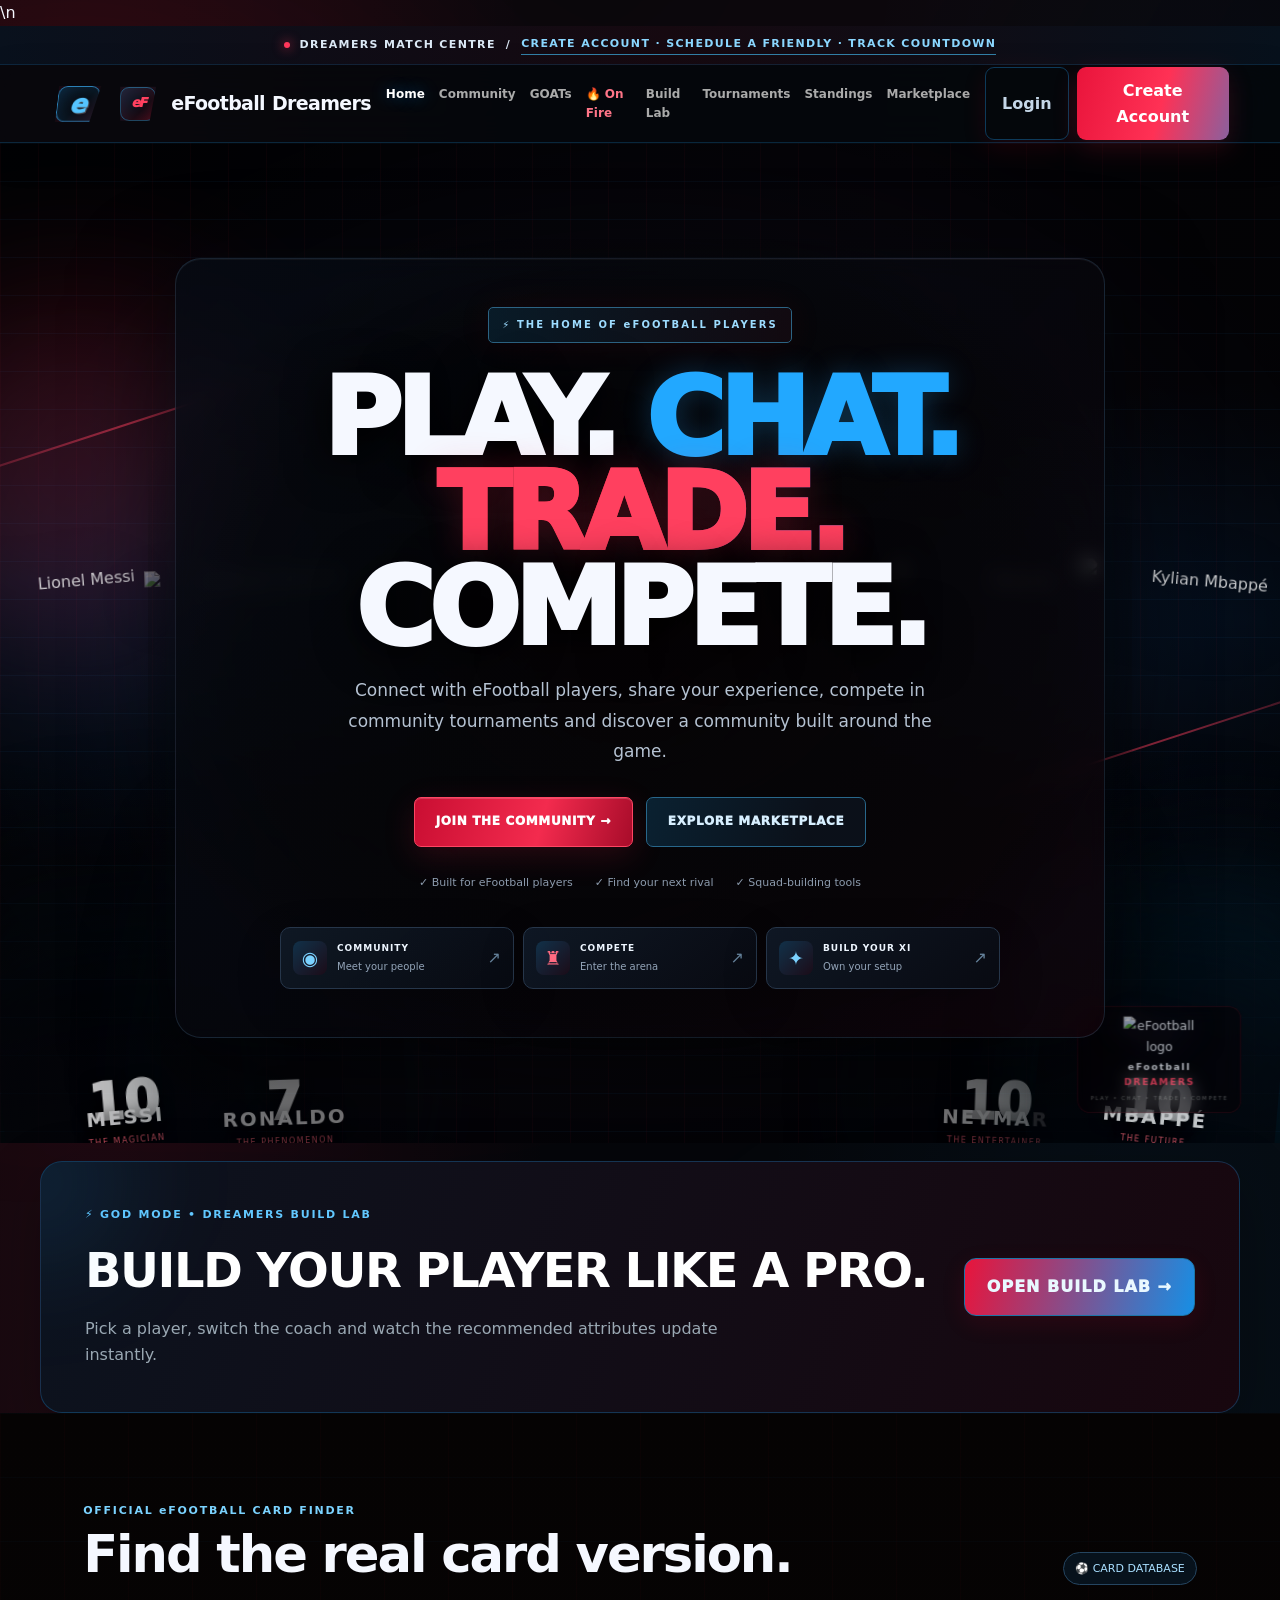
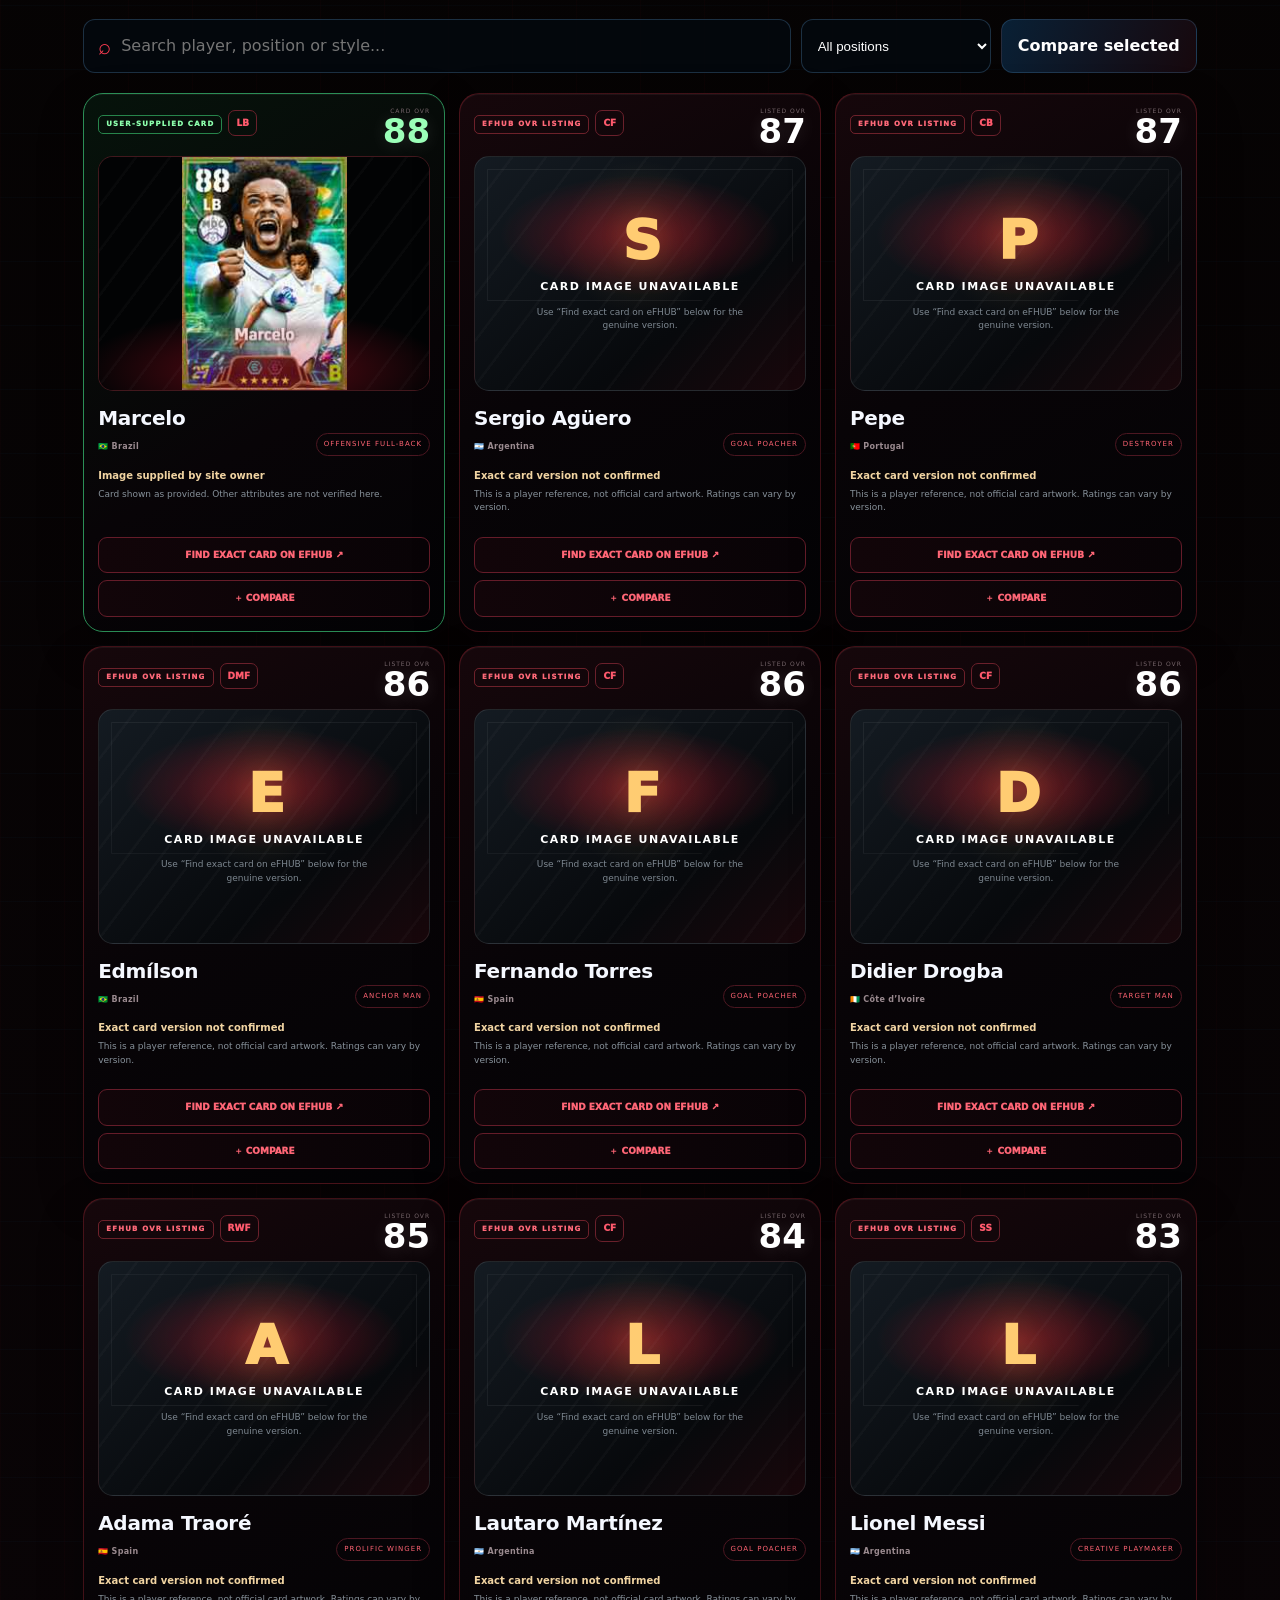
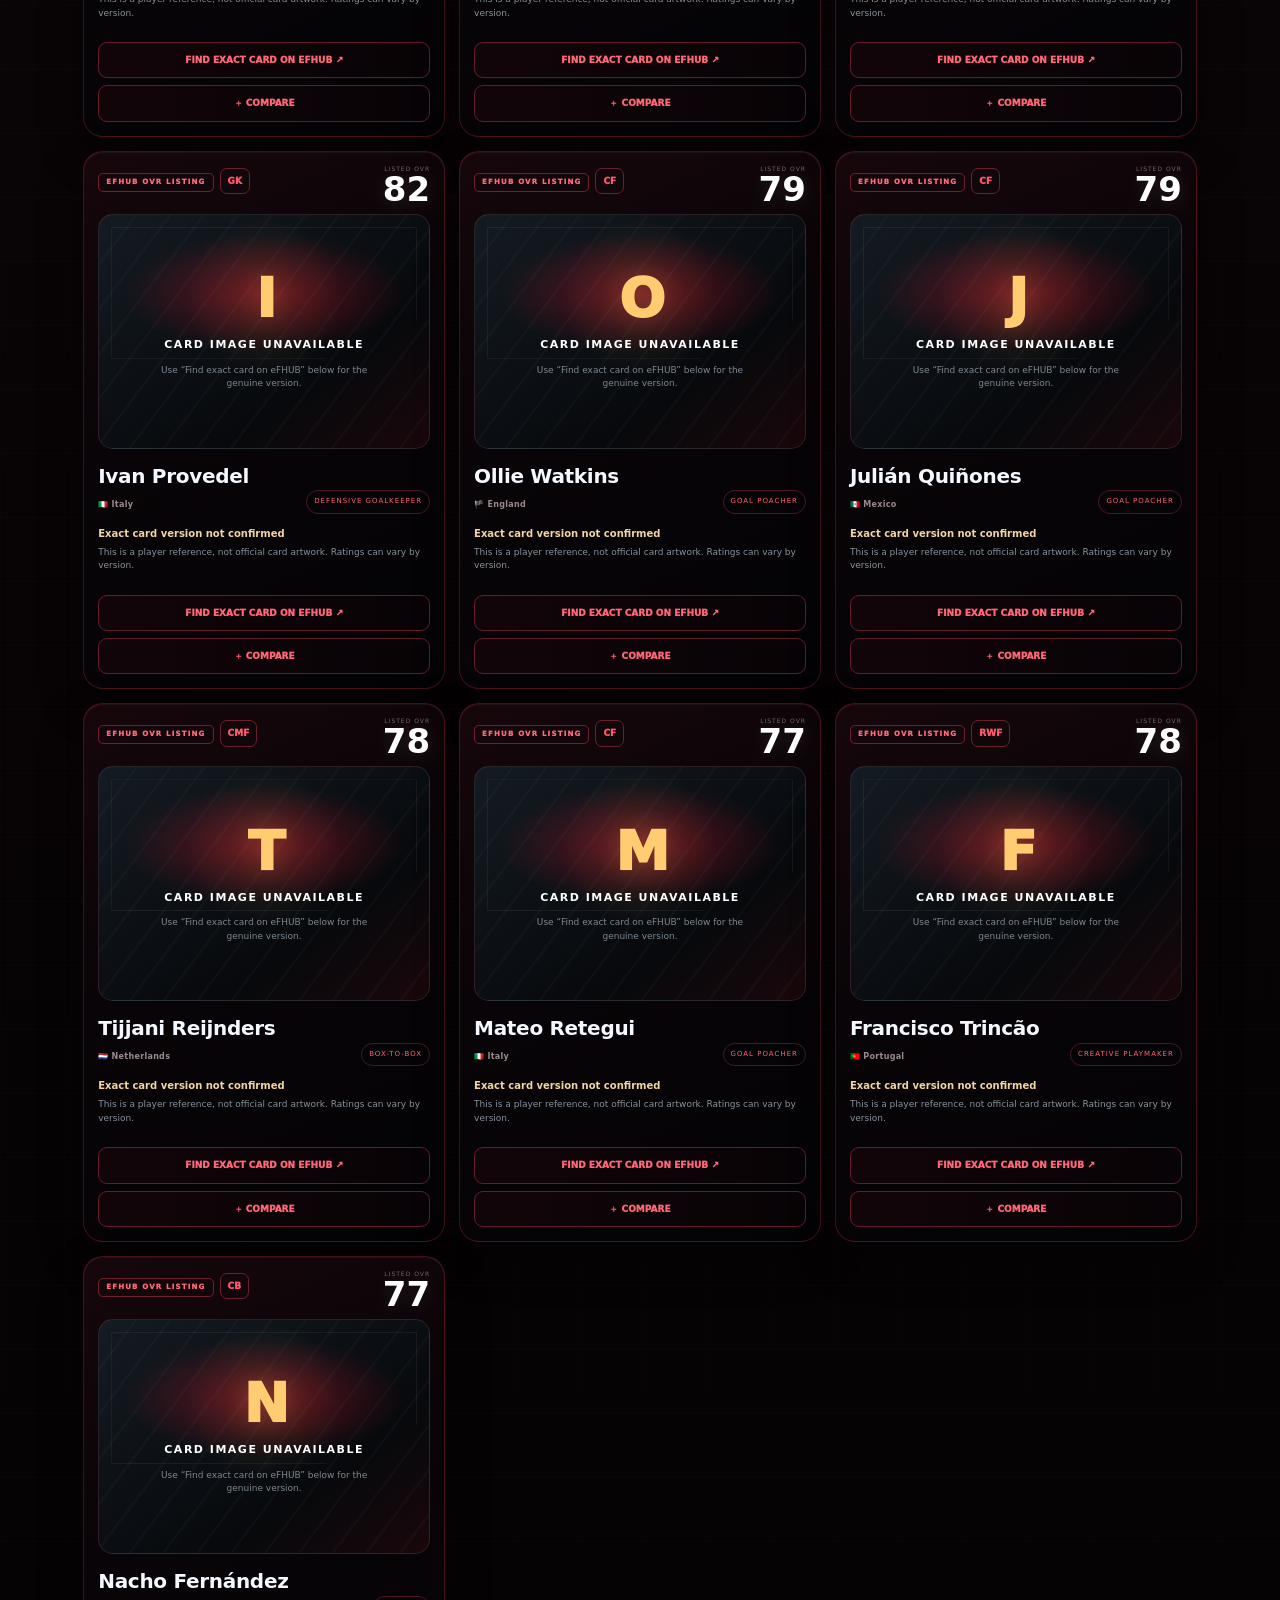
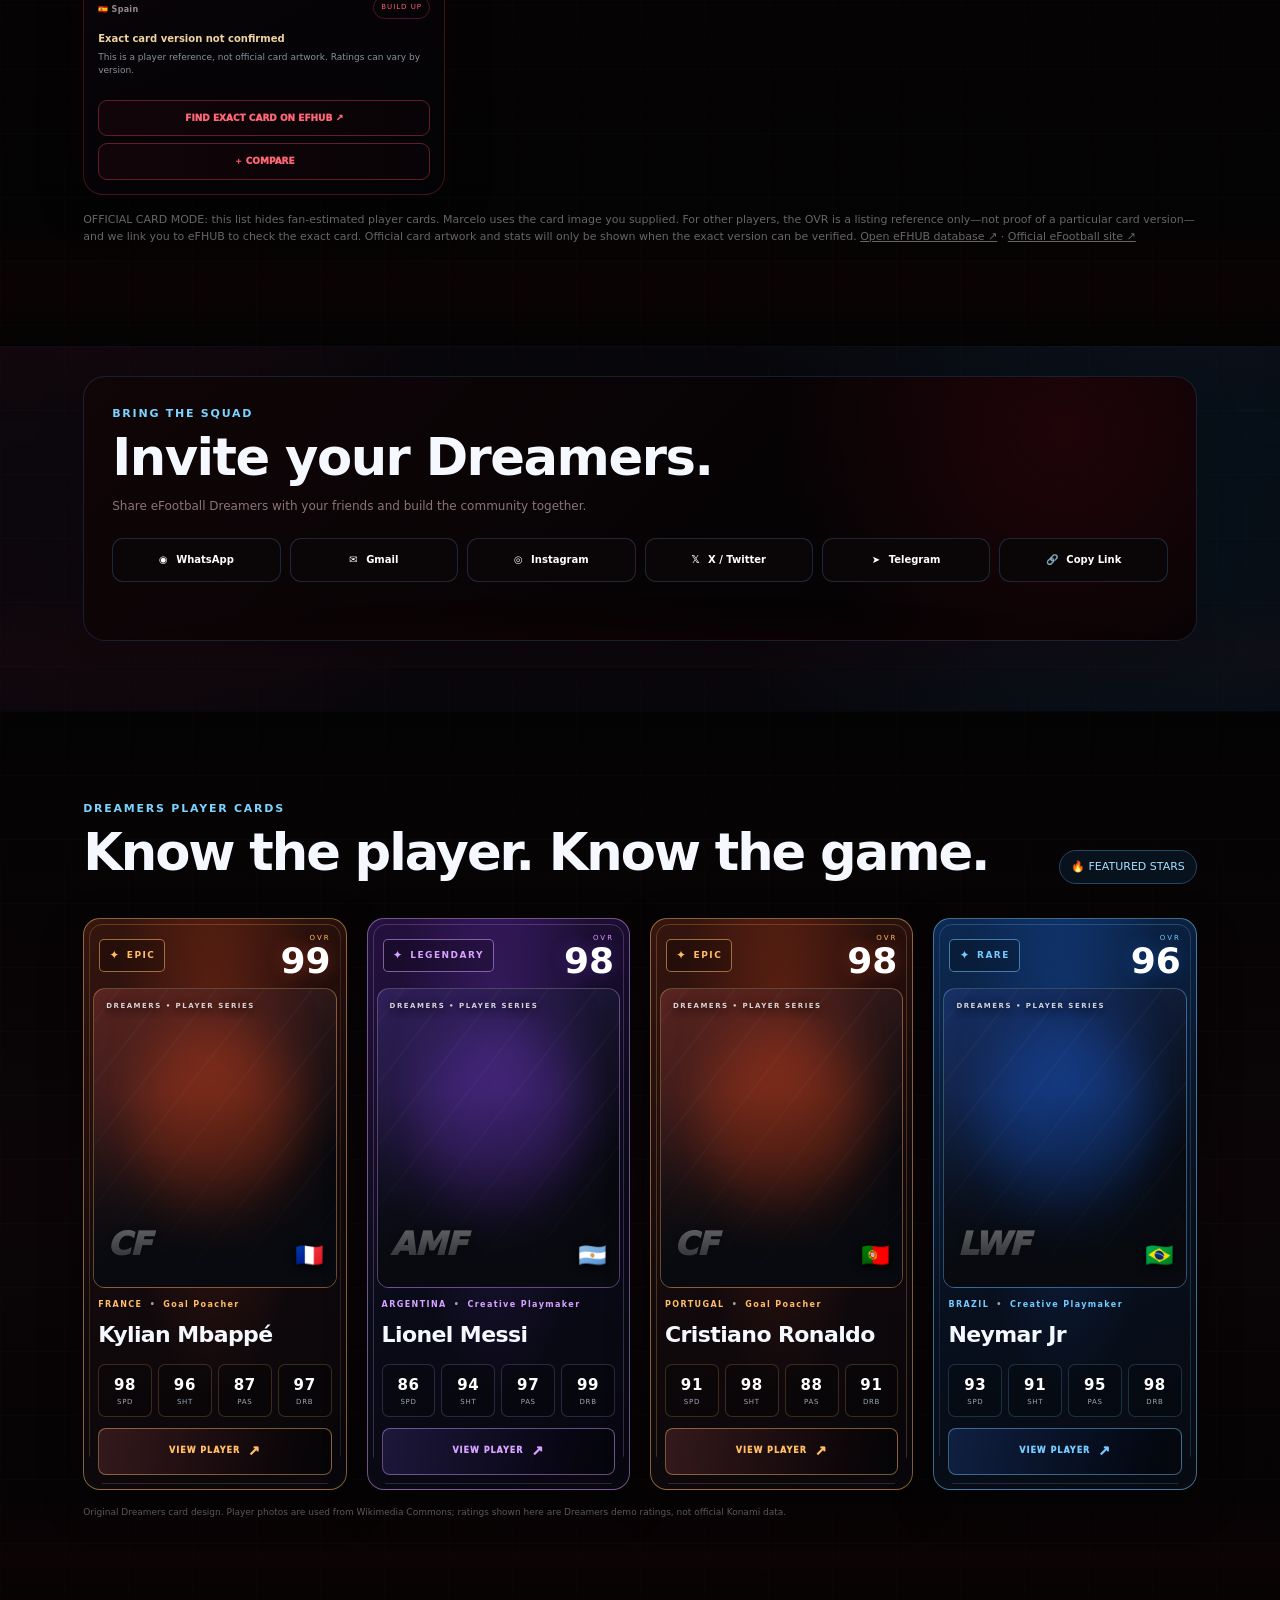
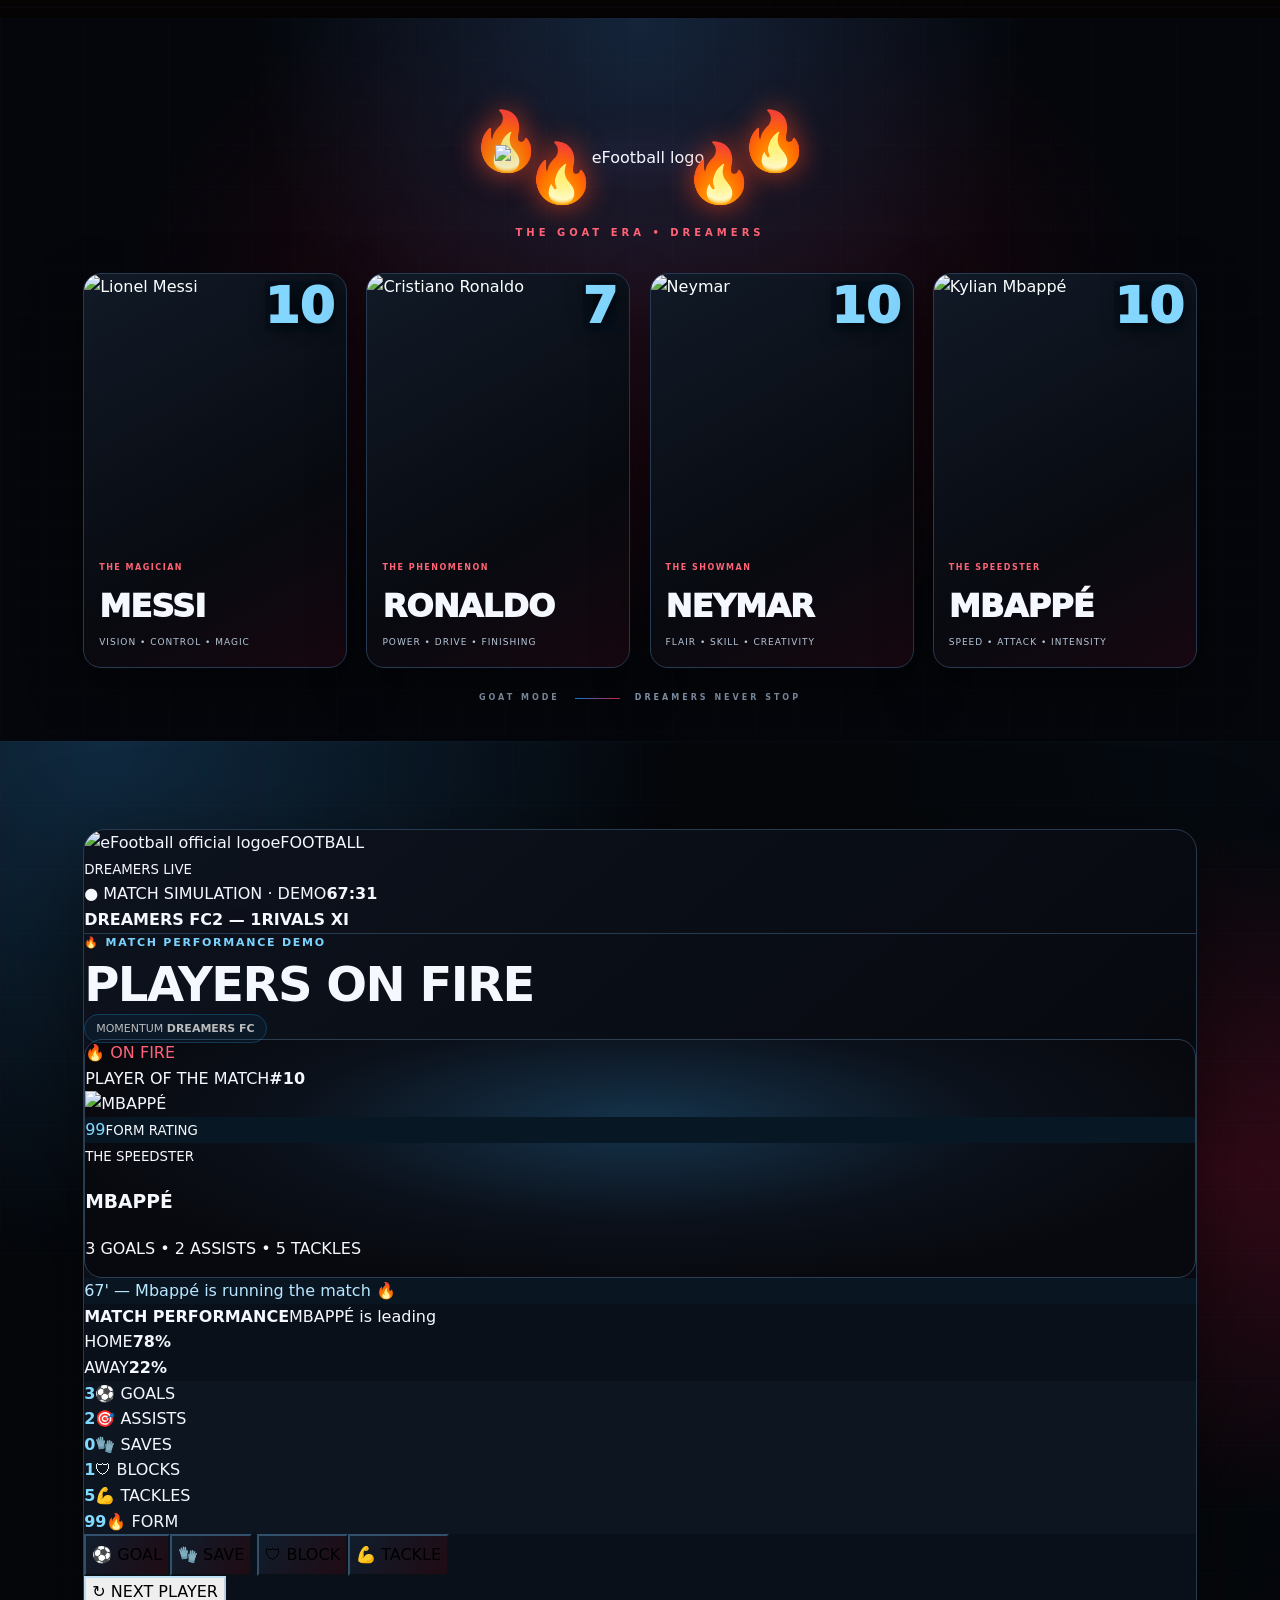
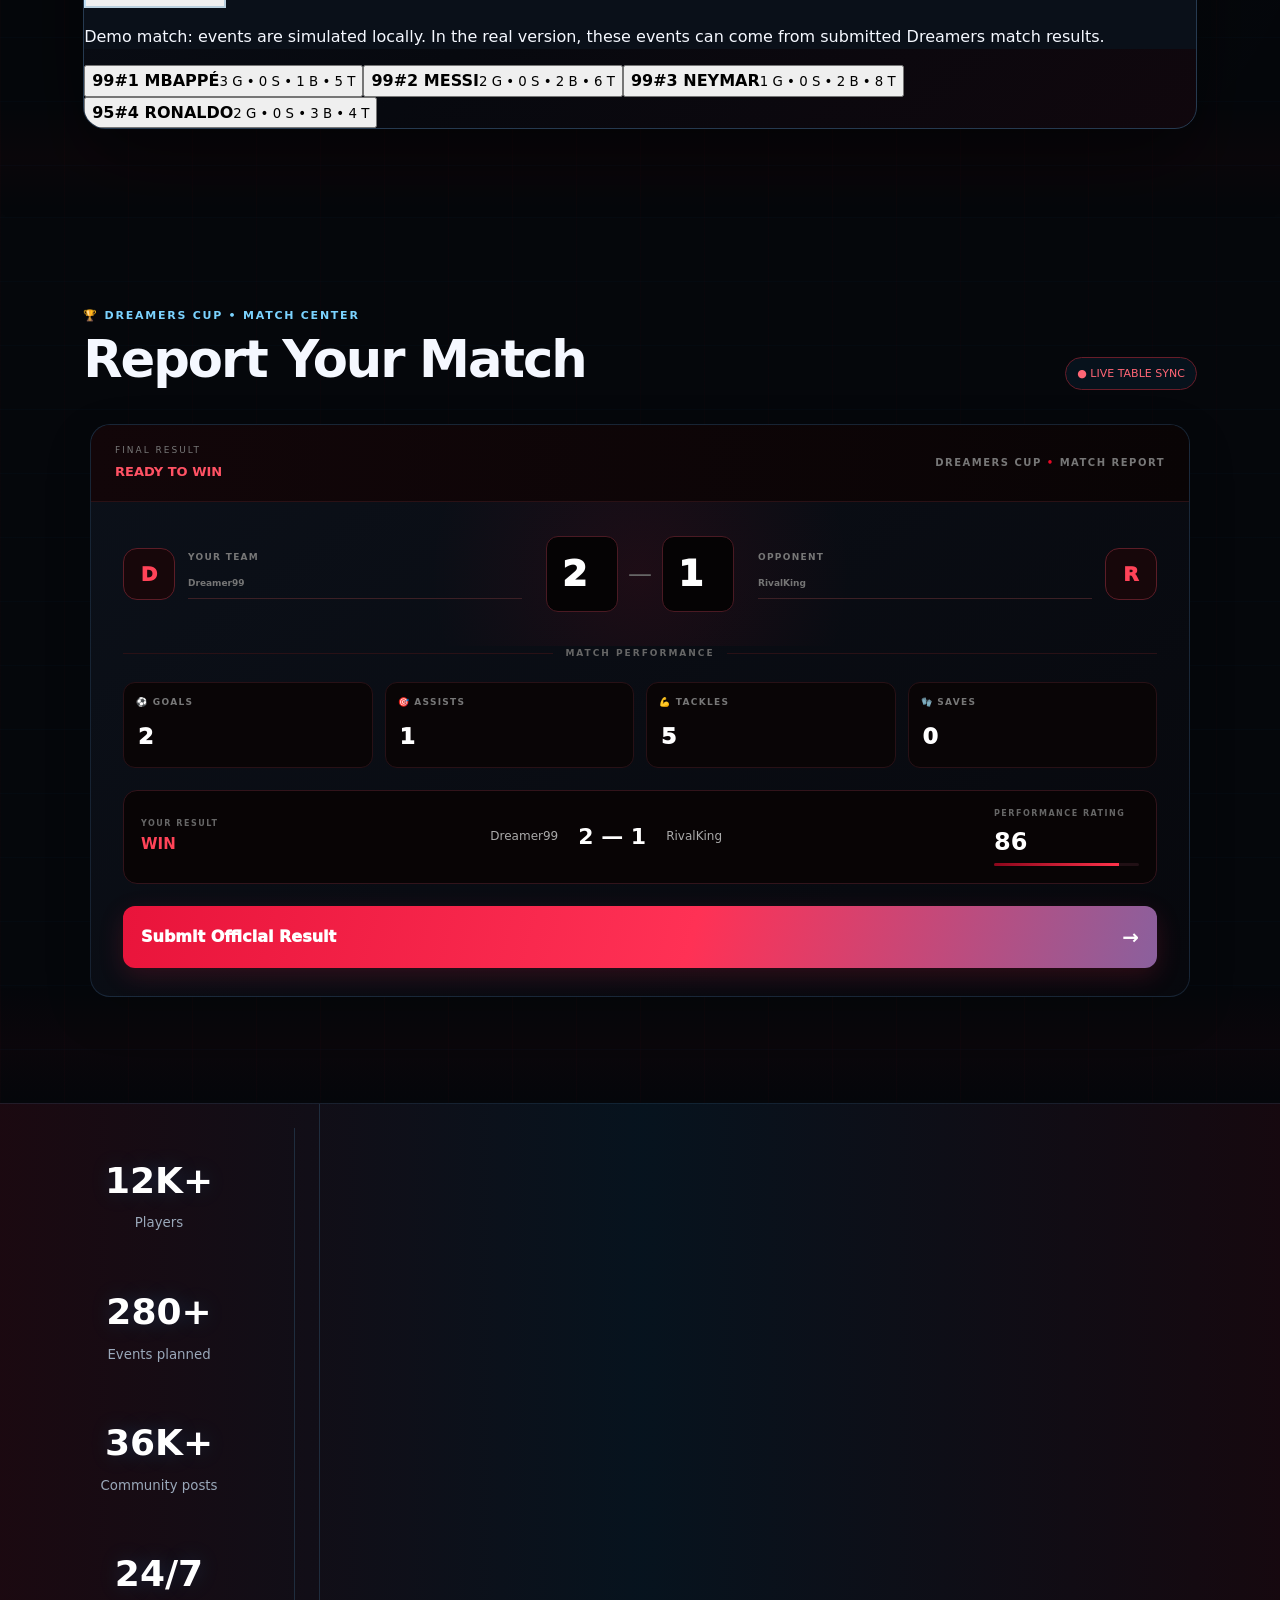
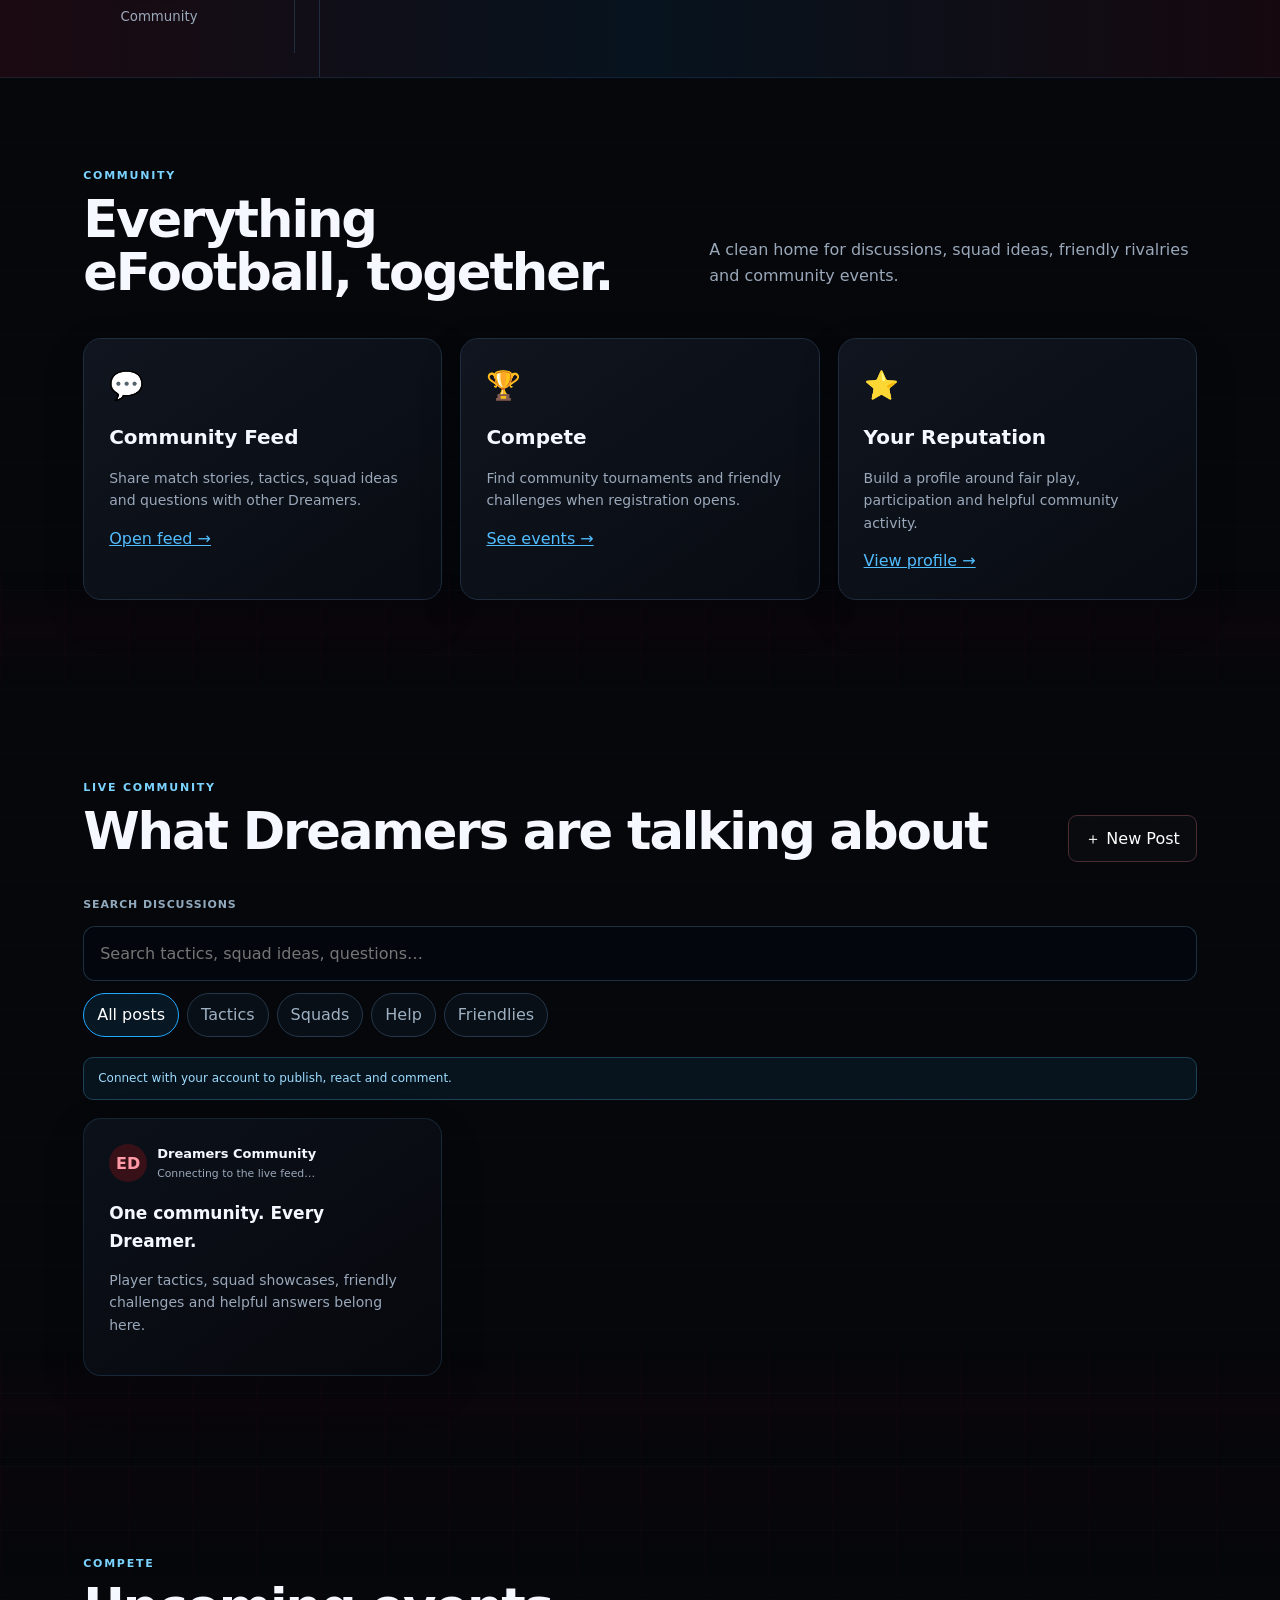
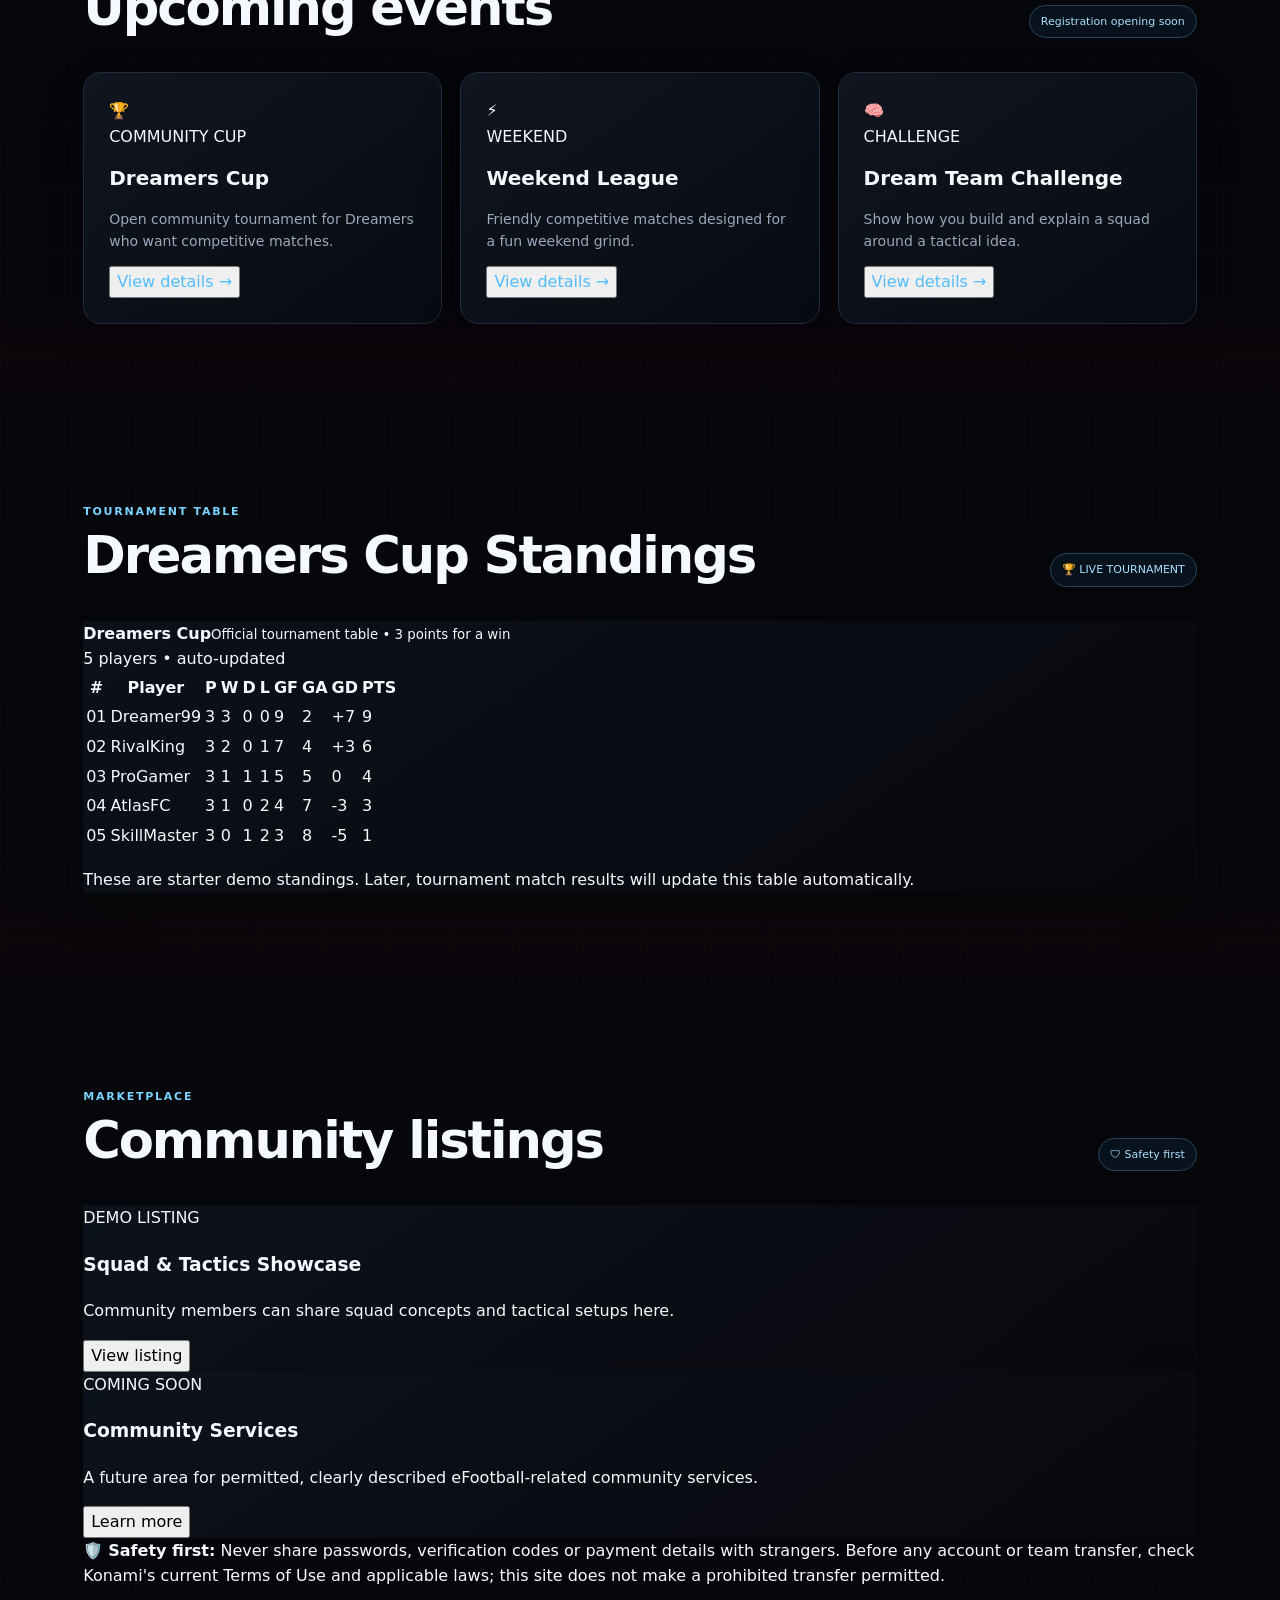
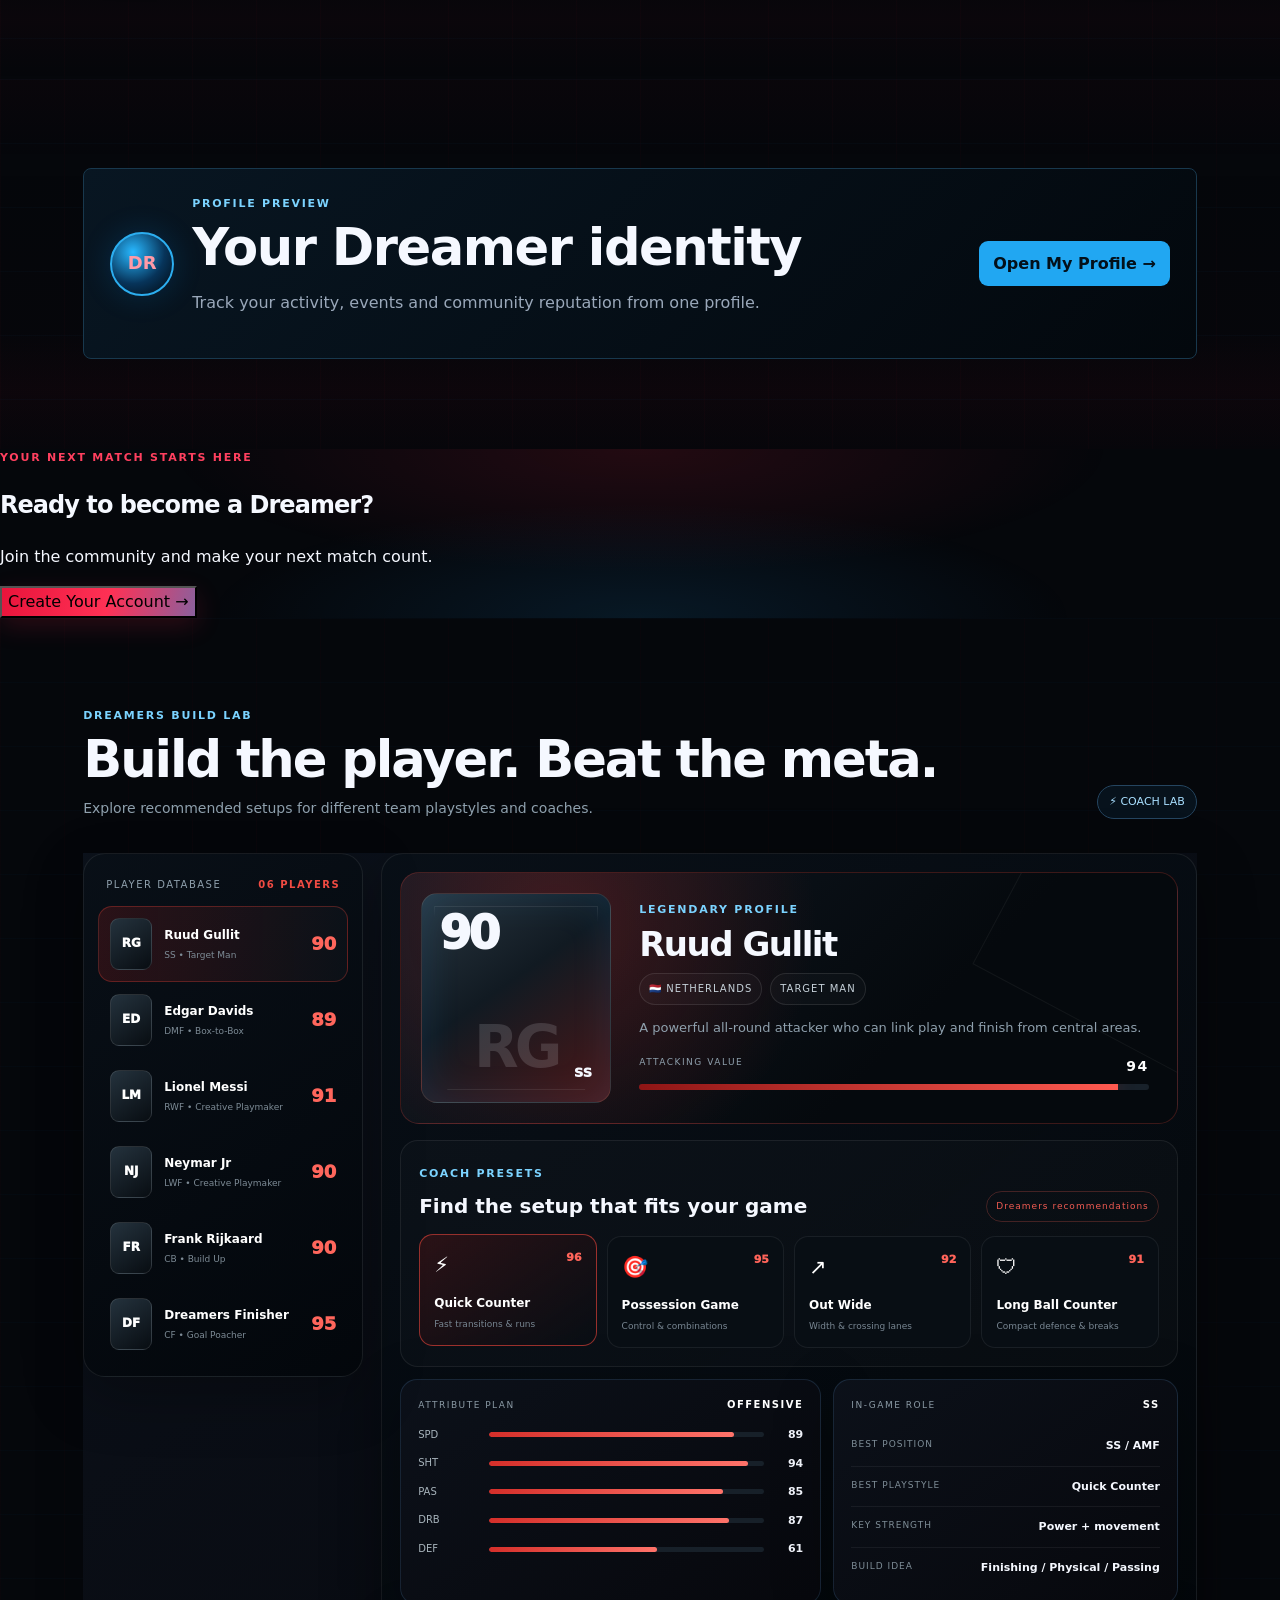
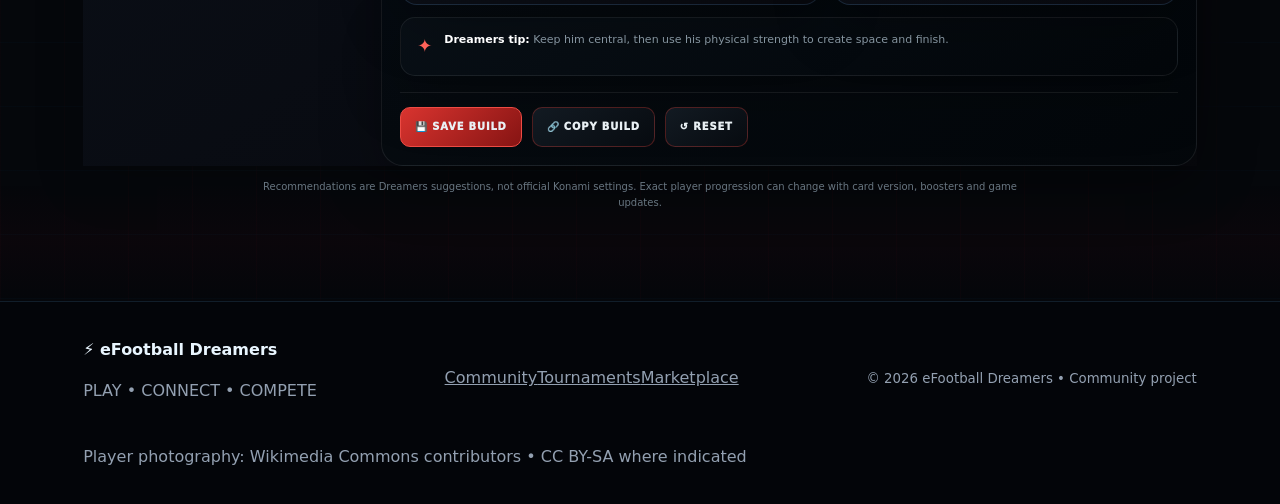
==== index.html @ 3c889025 "Load additive arena visual upgrade on homepage" ====
<!doctype html>
<html lang="en">
<head>
<meta charset="UTF-8"><meta name="viewport" content="width=device-width,initial-scale=1">
<meta name="description" content="eFootball Dreamers is the arena for eFootball players to connect, share squads, build players, challenge rivals and compete.">
<title>eFootball Dreamers | PLAY • CHAT • TRADE • COMPETE</title>
<link rel="stylesheet" href="style.css?v=community-live-20261016">\n<link rel="stylesheet" href="arena-upgrade.css?v=20261016">
</head>
<body>
<div class="launch-ribbon">Dreamers match centre <span aria-hidden="true">/</span> <a href="./accounts.html">Create account · Schedule a friendly · Track countdown</a></div>

<header class="nav"><div class="top-efootball-logo" aria-label="eFootball"><span class="efootball-mark" aria-hidden="true">e</span></div>
<a class="logo" href="#home"><span class="dreamers-logo-mark" aria-hidden="true">eF</span><span>eFootball</span> Dreamers<small>PLAY • CHAT • TRADE • COMPETE</small></a>
<nav id="navLinks"><a class="active" href="#home">Home</a><a href="#community">Community</a><a href="#goats">GOATs</a><a href="#on-fire">🔥 On Fire</a><a href="#build-lab">Build Lab</a><a href="#tournaments">Tournaments</a><a href="#standings">Standings</a><a href="#marketplace">Marketplace</a></nav>
<div class="nav-actions"><button class="ghost" onclick="login()">Login</button><button onclick="join()">Create Account</button><button class="menu" onclick="toggleMenu()">☰</button></div>
</header>
<main>
<section id="home" class="hero">
<div class="hero-backdrop"><span class="hero-orb orb-a"></span><span class="hero-orb orb-b"></span><span class="hero-streak streak-a"></span><span class="hero-streak streak-b"></span><span class="hero-streak streak-c"></span></div>
<div class="legend-figure figure-left"><img src="https://commons.wikimedia.org/wiki/Special:FilePath/Lionel_Messi_Argentina_v_Egypt_7_July_2026-112.jpg" alt="Lionel Messi"><span>10</span><b>MESSI</b><small>THE MAGICIAN</small></div>
<div class="legend-figure figure-mid-left"><img src="https://commons.wikimedia.org/wiki/Special:FilePath/Cristiano_Ronaldo_Croatia_v_Portugal_2_July_2026-087.jpg" alt="Cristiano Ronaldo"><span>7</span><b>RONALDO</b><small>THE PHENOMENON</small></div>
<div class="legend-figure figure-mid-right"><img src="https://commons.wikimedia.org/wiki/Special:FilePath/Neymar_Junior_Brazil_V_Morocco_13_June_2026-145.jpg" alt="Neymar"><span>10</span><b>NEYMAR</b><small>THE ENTERTAINER</small></div>
<div class="legend-figure figure-right"><img src="https://commons.wikimedia.org/wiki/Special:FilePath/Kylian_Mbappe_France_v_Paraguay_4_July_2026-124.jpg" alt="Kylian Mbappé"><span>10</span><b>MBAPPÉ</b><small>THE FUTURE</small></div>
<div class="hero-copy">
<p class="eyebrow">⚡ THE HOME OF eFOOTBALL PLAYERS</p>
<h1>PLAY. <em>CHAT.</em><br><span>TRADE.</span> COMPETE.</h1>
<p>Connect with eFootball players, share your experience, compete in community tournaments and discover a community built around the game.</p>
<div class="actions"><button onclick="join()">Join the Community <span>→</span></button><a class="outline" href="#marketplace">Explore Marketplace</a></div>
<div class="trust"><span>✓ Built for eFootball players</span><span>✓ Find your next rival</span><span>✓ Squad-building tools</span></div>
<div class="arena-pillars" aria-label="Explore eFootball Dreamers">
  <a href="#community"><span class="pillar-icon">◉</span><span><b>COMMUNITY</b><small>Meet your people</small></span><span class="pillar-arrow">↗</span></a>
  <a href="#tournaments"><span class="pillar-icon">♜</span><span><b>COMPETE</b><small>Enter the arena</small></span><span class="pillar-arrow">↗</span></a>
  <a href="#build-lab"><span class="pillar-icon">✦</span><span><b>BUILD YOUR XI</b><small>Own your setup</small></span><span class="pillar-arrow">↗</span></a>
</div>
</div>
<div class="hero-mark"><img src="https://commons.wikimedia.org/wiki/Special:FilePath/EFootball_logo.svg" alt="eFootball logo"><b>eFootball<br><span>DREAMERS</span></b><small>PLAY • CHAT • TRADE • COMPETE</small></div>
</section>

<section class="god-launcher" aria-label="Dreamers Build Lab">
  <div class="god-launcher-glow"></div>
  <div>
    <p class="eyebrow">⚡ GOD MODE • DREAMERS BUILD LAB</p>
    <h2>BUILD YOUR PLAYER LIKE A PRO.</h2>
    <p>Pick a player, switch the coach and watch the recommended attributes update instantly.</p>
  </div>
  <a href="#build-lab" class="god-launcher-btn">OPEN BUILD LAB <span>→</span></a>
</section>

<section id="player-hub" class="section player-hub-section"><div class="section-head"><div><p class="eyebrow">OFFICIAL eFOOTBALL CARD FINDER</p><h2>Find the real card version.</h2></div><span class="pill">⚽ CARD DATABASE</span></div><div class="hub-toolbar"><div class="hub-search"><span>⌕</span><input id="playerSearch" type="search" placeholder="Search player, position or style..." oninput="filterDreamersPlayers()"></div><select id="playerFilter" onchange="filterDreamersPlayers()" aria-label="Filter players"><option value="ALL">All positions</option><option value="CF">CF</option><option value="AMF">AMF</option><option value="CMF">CMF</option><option value="DMF">DMF</option><option value="CB">CB</option><option value="GK">GK</option></select><button class="hub-compare-btn" type="button" onclick="compareDreamersPlayers()">Compare selected</button></div><div id="dreamersPlayerGrid" class="dreamers-player-grid"></div><div id="playerCompare" class="player-compare" hidden></div><p class="hub-note">OFFICIAL CARD MODE: this list hides fan-estimated player cards. Marcelo uses the card image you supplied. For other players, the OVR is a listing reference only—not proof of a particular card version—and we link you to eFHUB to check the exact card. Official card artwork and stats will only be shown when the exact version can be verified. <a href="https://efhub.com/" target="_blank" rel="noopener noreferrer">Open eFHUB database ↗</a> · <a href="https://www.konami.com/efootball/en/" target="_blank" rel="noopener noreferrer">Official eFootball site ↗</a></p></section><section id="invite" class="section invite-section"><div class="invite-card"><div class="invite-copy"><p class="eyebrow">BRING THE SQUAD</p><h2>Invite your Dreamers.</h2><p>Share eFootball Dreamers with your friends and build the community together.</p></div><div class="invite-actions"><button type="button" class="invite-btn whatsapp" onclick="shareDreamers('whatsapp')"><span>◉</span> WhatsApp</button><button type="button" class="invite-btn gmail" onclick="shareDreamers('gmail')"><span>✉</span> Gmail</button><button type="button" class="invite-btn instagram" onclick="shareDreamers('instagram')"><span>◎</span> Instagram</button><button type="button" class="invite-btn twitter" onclick="shareDreamers('twitter')"><span>𝕏</span> X / Twitter</button><button type="button" class="invite-btn telegram" onclick="shareDreamers('telegram')"><span>➤</span> Telegram</button><button type="button" class="invite-btn copy" onclick="shareDreamers('copy')"><span>🔗</span> Copy Link</button></div><p id="inviteStatus" class="invite-status" aria-live="polite"></p></div></section>
<section id="featured-cards" class="section featured-cards-section"><div class="section-head"><div><p class="eyebrow">DREAMERS PLAYER CARDS</p><h2>Know the player. Know the game.</h2></div><span class="pill">🔥 FEATURED STARS</span></div><div id="featuredCardGrid" class="featured-card-grid"></div><p class="cards-disclaimer">Original Dreamers card design. Player photos are used from Wikimedia Commons; ratings shown here are Dreamers demo ratings, not official Konami data.</p></section>
<section id="goats" class="goat-wallpaper"><div class="section-orbit"></div><div class="wallpaper-noise"></div><div class="energy energy-one"></div><div class="energy energy-two"></div><div class="energy energy-three"></div><div class="goat-intro"><div class="flame-logo-wrap"><span class="flame flame-a">🔥</span><span class="flame flame-b">🔥</span><img class="giant-ef-logo" src="https://commons.wikimedia.org/wiki/Special:FilePath/EFootball_logo.svg" alt="eFootball logo"><span class="flame flame-c">🔥</span><span class="flame flame-d">🔥</span></div><p>THE GOAT ERA • DREAMERS</p></div><div class="goat-stage"><div class="goat-card goat-messi"><img src="https://commons.wikimedia.org/wiki/Special:FilePath/Lionel_Messi_Argentina_v_Egypt_7_July_2026-112.jpg" alt="Lionel Messi"><span class="goat-number">10</span><div><small>THE MAGICIAN</small><h3>MESSI</h3><p>VISION • CONTROL • MAGIC</p></div></div><div class="goat-card goat-ronaldo"><img src="https://commons.wikimedia.org/wiki/Special:FilePath/Cristiano_Ronaldo_Croatia_v_Portugal_2_July_2026-087.jpg" alt="Cristiano Ronaldo"><span class="goat-number">7</span><div><small>THE PHENOMENON</small><h3>RONALDO</h3><p>POWER • DRIVE • FINISHING</p></div></div><div class="goat-card goat-neymar"><img src="https://commons.wikimedia.org/wiki/Special:FilePath/Neymar_Junior_Brazil_V_Morocco_13_June_2026-145.jpg" alt="Neymar"><span class="goat-number">10</span><div><small>THE SHOWMAN</small><h3>NEYMAR</h3><p>FLAIR • SKILL • CREATIVITY</p></div></div><div class="goat-card goat-mbappe"><img src="https://commons.wikimedia.org/wiki/Special:FilePath/Kylian_Mbappe_France_v_Paraguay_4_July_2026-124.jpg" alt="Kylian Mbappé"><span class="goat-number">10</span><div><small>THE SPEEDSTER</small><h3>MBAPPÉ</h3><p>SPEED • ATTACK • INTENSITY</p></div></div></div><div class="wallpaper-caption"><span>GOAT MODE</span><i></i><span>DREAMERS NEVER STOP</span></div></section>
<section id="on-fire" class="section on-fire-section">
  <div class="match-shell">
    <div class="match-topbar">
      <div class="efb-brand"><img src="https://commons.wikimedia.org/wiki/Special:FilePath/EFootball_logo.svg" alt="eFootball official logo"><span>eFOOTBALL<br><small>DREAMERS LIVE</small></span></div>
      <div class="match-meta"><span>● MATCH SIMULATION · DEMO</span><b id="matchMinute">67:24</b></div>
      <div class="match-score"><b>DREAMERS FC</b><strong><span id="homeScore">2</span> — <span id="awayScore">1</span></strong><b>RIVALS XI</b></div>
    </div>
    <div class="match-grid">
      <div class="match-main">
        <div class="match-title"><div><p class="eyebrow">🔥 MATCH PERFORMANCE DEMO</p><h2>PLAYERS ON FIRE</h2></div><span class="pill fire-pill">MOMENTUM <b id="momentumText">DREAMERS FC</b></span></div>
        <div class="fire-stage">
          <div class="fire-burst"></div><div class="fire-label">🔥 ON FIRE</div>
          <div class="fire-position"><span>PLAYER OF THE MATCH</span><b id="firePosition">#10</b></div>
          <img id="firePlayerImage" src="https://commons.wikimedia.org/wiki/Special:FilePath/Kylian_Mbappe_France_v_Paraguay_4_July_2026-124.jpg" alt="Kylian Mbappé">
          <div class="fire-score"><span id="fireScore">94</span><small>FORM RATING</small></div>
          <div class="fire-player-info"><small id="fireRole">THE SPEEDSTER</small><h3 id="firePlayerName">MBAPPÉ</h3><p id="fireReason">3 GOALS • 2 ASSISTS • 5 TACKLES</p></div>
        </div>
        <div class="match-event" id="matchEvent" aria-live="polite">67' — Mbappé is running the match 🔥</div>
      </div>
      <aside class="fire-panel">
        <div class="fire-panel-top"><b>MATCH PERFORMANCE</b><span id="fireStatus">Mbappé is leading</span></div>
        <div class="momentum-box"><div><span>HOME</span><b id="homeMomentum">68%</b></div><div class="momentum-track"><i id="momentumFill"></i></div><div><span>AWAY</span><b id="awayMomentum">32%</b></div></div>
        <div id="fireStats" class="fire-stat-grid"></div>
        <div class="fire-actions">
          <button type="button" onclick="fireEvent('goal')">⚽ GOAL</button><button type="button" onclick="fireEvent('save')">🧤 SAVE</button>
          <button type="button" onclick="fireEvent('block')">🛡 BLOCK</button><button type="button" onclick="fireEvent('tackle')">💪 TACKLE</button>
        </div>
        <button type="button" class="fire-cycle" onclick="nextFirePlayer()">↻ NEXT PLAYER</button>
        <p class="fire-note">Demo match: events are simulated locally. In the real version, these events can come from submitted Dreamers match results.</p>
      </aside>
    </div>
    <div class="fire-leaderboard" id="fireLeaderboard"></div>
  </div>
</section>

<section id="submit-match" class="section match-submit-section">
<div class="section-head"><div><p class="eyebrow">🏆 DREAMERS CUP • MATCH CENTER</p><h2>Report Your Match</h2></div><span class="pill live-pill">● LIVE TABLE SYNC</span></div>
<div class="match-report">
<div class="match-report-head"><div><span class="report-label">FINAL RESULT</span><b id="resultBadge">READY TO REPORT</b></div><div class="report-code">DREAMERS CUP <span>•</span> MATCH REPORT</div></div>
<form id="matchForm" onsubmit="submitMatch(event)">
<div class="scoreboard">
<div class="team-side"><span class="team-icon">D</span><label>Your team<input id="playerName" required maxlength="30" placeholder="Dreamer99"></label></div>
<div class="score-box"><input id="yourScore" type="number" min="0" max="99" required value="2" aria-label="Your score"><span>—</span><input id="opponentScore" type="number" min="0" max="99" required value="1" aria-label="Opponent score"></div>
<div class="team-side away"><label>Opponent<input id="opponentName" required maxlength="30" placeholder="RivalKing"></label><span class="team-icon">R</span></div>
</div>
<div class="match-divider"><span>MATCH PERFORMANCE</span></div>
<div class="stat-entry-grid">
<label>⚽ Goals<input id="goals" type="number" min="0" max="20" required value="2"></label>
<label>🎯 Assists<input id="assists" type="number" min="0" max="20" required value="1"></label>
<label>💪 Tackles<input id="tackles" type="number" min="0" max="50" required value="5"></label>
<label>🧤 Saves<input id="saves" type="number" min="0" max="30" required value="0"></label>
</div>
<div class="match-preview"><div><small>YOUR RESULT</small><strong id="liveResult">WIN</strong></div><div class="preview-line"><span id="previewPlayer">Dreamer99</span><b id="previewScore">2 — 1</b><span id="previewOpponent">RivalKing</span></div><div class="rating-preview"><span>PERFORMANCE RATING</span><b id="performanceRating">87</b><i><em id="ratingBar"></em></i></div></div>
<button class="submit-match-btn" type="submit"><span>Submit Official Result</span><b>→</b></button>
<p id="matchSaved" class="match-saved" aria-live="polite"></p>
</form></div>
<div id="submittedMatches" class="submitted-matches"></div>
</section>

<section class="stats"><div class="stats-inner"><div><b>12K+</b><small>Players</small></div><div><b>280+</b><small>Events planned</small></div><div><b>36K+</b><small>Community posts</small></div><div><b>24/7</b><small>Community</small></div></div></section>

<section id="community" class="section">
<div class="section-head"><div><p class="eyebrow">COMMUNITY</p><h2>Everything eFootball, together.</h2></div><p class="muted">A clean home for discussions, squad ideas, friendly rivalries and community events.</p></div>
<div class="grid three">
<article class="feature"><i>💬</i><h3>Community Feed</h3><p>Share match stories, tactics, squad ideas and questions with other Dreamers.</p><a href="#feed">Open feed →</a></article>
<article class="feature"><i>🏆</i><h3>Compete</h3><p>Find community tournaments and friendly challenges when registration opens.</p><a href="#tournaments">See events →</a></article>
<article class="feature"><i>⭐</i><h3>Your Reputation</h3><p>Build a profile around fair play, participation and helpful community activity.</p><a href="#profile">View profile →</a></article>
</div>
</section>

<section id="feed" class="section dark">
<div class="section-head"><div><p class="eyebrow">LIVE COMMUNITY</p><h2>What Dreamers are talking about</h2></div><button class="outline-btn" onclick="newPost()">＋ New Post</button></div>
<div class="community-tools">
  <label class="community-search-label" for="communitySearch">Search discussions</label>
  <input id="communitySearch" class="community-search" type="search" placeholder="Search tactics, squad ideas, questions…" oninput="filterCommunityFeed(this.value)">
  <div class="community-filters" role="group" aria-label="Filter community posts">
    <button class="community-filter active" type="button" onclick="setCommunityFilter('ALL',this)">All posts</button>
    <button class="community-filter" type="button" onclick="setCommunityFilter('TACTICS',this)">Tactics</button>
    <button class="community-filter" type="button" onclick="setCommunityFilter('SQUAD SHOWCASE',this)">Squads</button>
    <button class="community-filter" type="button" onclick="setCommunityFilter('HELP',this)">Help</button>
    <button class="community-filter" type="button" onclick="setCommunityFilter('FRIENDLY',this)">Friendlies</button>
  </div>
</div>
<div id="communityNotice" class="community-notice" aria-live="polite">Connect with your account to publish, react and comment.</div>
<div id="communityFeed" class="feed-grid community-feed" aria-live="polite">
  <article class="post community-loading"><div class="post-top"><div class="avatar">ED</div><div><b>Dreamers Community</b><small>Connecting to the live feed…</small></div></div><h3>One community. Every Dreamer.</h3><p>Player tactics, squad showcases, friendly challenges and helpful answers belong here.</p></article>
</div>
</section>

<section id="tournaments" class="section">
<div class="section-head"><div><p class="eyebrow">COMPETE</p><h2>Upcoming events</h2></div><span class="pill">Registration opening soon</span></div>
<div class="grid three">
<article class="event"><div class="event-icon">🏆</div><span>COMMUNITY CUP</span><h3>Dreamers Cup</h3><p>Open community tournament for Dreamers who want competitive matches.</p><button onclick="eventInfo('Dreamers Cup')">View details →</button></article>
<article class="event"><div class="event-icon">⚡</div><span>WEEKEND</span><h3>Weekend League</h3><p>Friendly competitive matches designed for a fun weekend grind.</p><button onclick="eventInfo('Weekend League')">View details →</button></article>
<article class="event"><div class="event-icon">🧠</div><span>CHALLENGE</span><h3>Dream Team Challenge</h3><p>Show how you build and explain a squad around a tactical idea.</p><button onclick="eventInfo('Dream Team Challenge')">View details →</button></article>
</div>
</section>

<section id="standings" class="section standings-section">
<div class="section-head"><div><p class="eyebrow">TOURNAMENT TABLE</p><h2>Dreamers Cup Standings</h2></div><span class="pill">🏆 LIVE TOURNAMENT</span></div>
<div class="standings-card">
<div class="standings-top"><div><b>Dreamers Cup</b><small>Official tournament table • 3 points for a win</small></div><span id="standingsStatus">Demo standings</span></div>
<div class="standings-scroll"><table class="standings-table"><thead><tr><th>#</th><th>Player</th><th>P</th><th>W</th><th>D</th><th>L</th><th>GF</th><th>GA</th><th>GD</th><th>PTS</th></tr></thead><tbody id="standingsBody"></tbody></table></div>
<p class="standings-note">These are starter demo standings. Later, tournament match results will update this table automatically.</p>
</div>
</section>

<section id="marketplace" class="section dark">
<div class="section-head"><div><p class="eyebrow">MARKETPLACE</p><h2>Community listings</h2></div><span class="pill safe">🛡 Safety first</span></div>
<div class="market-grid">
<div class="market-card"><div class="listing-tag">DEMO LISTING</div><h3>Squad & Tactics Showcase</h3><p>Community members can share squad concepts and tactical setups here.</p><button onclick="alert('Marketplace listings are being built. No payments or account credentials should be shared here.')">View listing</button></div>
<div class="market-card"><div class="listing-tag">COMING SOON</div><h3>Community Services</h3><p>A future area for permitted, clearly described eFootball-related community services.</p><button onclick="alert('Listings are coming soon.')">Learn more</button></div>
</div>
<div class="notice">🛡️ <b>Safety first:</b> Never share passwords, verification codes or payment details with strangers. Before any account or team transfer, check Konami's current Terms of Use and applicable laws; this site does not make a prohibited transfer permitted.</div>
</section>

<section id="profile" class="section">
<div class="profile-preview"><div class="avatar big">DR</div><div><p class="eyebrow">PROFILE PREVIEW</p><h2>Your Dreamer identity</h2><p class="muted">Track your activity, events and community reputation from one profile.</p></div><button onclick="join()">Create Profile</button></div>
</section>

<section class="cta"><p class="eyebrow">YOUR NEXT MATCH STARTS HERE</p><h2>Ready to become a Dreamer?</h2><p>Join the community and make your next match count.</p><button onclick="join()">Create Your Account →</button></section>

<section id="build-lab" class="section build-lab-section build-lab-live">
  <div class="section-head build-lab-head">
    <div>
      <p class="eyebrow">DREAMERS BUILD LAB</p>
      <h2>Build the player. Beat the meta.</h2>
      <p class="build-sub">Explore recommended setups for different team playstyles and coaches.</p>
    </div>
    <span class="pill">⚡ COACH LAB</span>
  </div>

  <div class="build-lab-shell">
    <aside class="build-player-list">
      <div class="build-list-top"><span>PLAYER DATABASE</span><b id="buildPlayerCount">06 PLAYERS</b></div>
      <div id="buildPlayerList"></div>
    </aside>

    <div class="build-main">
      <div class="build-hero-card">
        <div class="build-player-art">
          <div class="build-rating" id="buildRating">90</div>
          <span id="buildPos">SS</span>
          <strong id="buildInitials">RG</strong>
        </div>
        <div class="build-player-copy">
          <p class="eyebrow" id="buildTier">LEGENDARY PROFILE</p>
          <h3 id="buildName">Ruud Gullit</h3>
          <div class="build-tags"><span id="buildNation">🇳🇱 Netherlands</span><span id="buildStyle">Target Man</span></div>
          <p id="buildSummary">A flexible attacker who can be tuned for control, transition or physical play.</p>
          <div class="build-meter-row"><span>ATTACKING VALUE</span><b id="buildAttack">94</b></div>
          <div class="build-meter"><i id="buildAttackBar"></i></div>
        </div>
      </div>

      <div class="coach-switcher">
        <div class="coach-switcher-head">
          <div><span class="eyebrow">COACH PRESETS</span><h3>Find the setup that fits your game</h3></div>
          <span class="coach-note">Dreamers recommendations</span>
        </div>
        <div id="coachPresetGrid" class="coach-preset-grid"></div>
      </div>

      <div class="build-detail-grid">
        <div class="build-panel">
          <div class="panel-title"><span>ATTRIBUTE PLAN</span><b id="buildPlanLabel">BALANCED</b></div>
          <div id="buildAttributes"></div>
        </div>
        <div class="build-panel">
          <div class="panel-title"><span>IN-GAME ROLE</span><b id="buildRoleLabel">SS</b></div>
          <div class="role-stack">
            <div><span>BEST POSITION</span><strong id="buildBestPosition">SS / AMF</strong></div>
            <div><span>BEST PLAYSTYLE</span><strong id="buildBestPlaystyle">Quick Counter</strong></div>
            <div><span>KEY STRENGTH</span><strong id="buildKeyStrength">Power + movement</strong></div>
            <div><span>BUILD IDEA</span><strong id="buildIdea">Finishing / Physical / Passing</strong></div>
          </div>
        </div>
      </div>

      <div class="build-tip">
        <span>✦</span>
        <p><b>Dreamers tip:</b> <span id="buildTip">Use this as a starting point, then adjust progression to your own squad and playstyle.</span></p>
      </div>
      <div class="god-build-actions">
        <button type="button" onclick="saveGodBuild()">💾 SAVE BUILD</button>
        <button type="button" onclick="copyGodBuild()">🔗 COPY BUILD</button>
        <button type="button" onclick="resetGodBuild()">↺ RESET</button>
        <span id="godBuildStatus" aria-live="polite"></span>
      </div>
    </div>
  </div>
  <p class="build-disclaimer">Recommendations are Dreamers suggestions, not official Konami settings. Exact player progression can change with card version, boosters and game updates.</p>
</section>
</main>
<footer><div><b>⚡ eFootball Dreamers</b><p>PLAY • CONNECT • COMPETE</p></div><div class="footer-links"><a href="#community">Community</a><a href="#tournaments">Tournaments</a><a href="#marketplace">Marketplace</a></div><small>© 2026 eFootball Dreamers • Community project</small><div class="photo-credits">Player photography: Wikimedia Commons contributors • CC BY-SA where indicated</div></footer>
<script src="script.js?v=community-live-20261016"></script>

<script src="marcelo-playerhub.js?v=arena-redesign-20261013"></script>
</body></html>
---- style.css ----
:root{--bg:#030303;--panel:#0b0708;--line:#32171d;--text:#f7f7f7;--muted:#92909a;--red:#e50925;--red2:#ff334b}*{box-sizing:border-box}html{scroll-behavior:smooth}body{margin:0;background:var(--bg);color:var(--text);font-family:Inter,system-ui,Arial,sans-serif;line-height:1.6;overflow-x:hidden}a{color:inherit}button,input{font:inherit}.nav{height:76px;padding:0 5%;display:flex;align-items:center;justify-content:space-between;gap:15px;position:sticky;top:0;z-index:50;background:rgba(5,3,4,.9);backdrop-filter:blur(18px);border-bottom:1px solid var(--line)}.top-efootball-logo img{width:54px;height:38px;object-fit:contain;filter:drop-shadow(0 0 12px rgba(229,9,37,.45))}.logo{font-size:20px;font-weight:900;text-decoration:none;display:flex;gap:5px;align-items:center;white-space:nowrap}.logo strong{display:grid;place-items:center;width:34px;height:34px;border:1px solid #54232b;border-radius:9px;background:#13080a}.logo span,.eyebrow,.feature a,.event button{color:var(--red2)}.logo small{display:none}.nav nav{display:flex;gap:16px}.nav nav a{font-size:12px;font-weight:750;color:#aaa;text-decoration:none}.nav nav a:hover,.nav nav .active{color:#fff}.nav-actions{display:flex;gap:8px}.nav button,.actions button{border:0;border-radius:9px;padding:11px 16px;background:linear-gradient(90deg,#b90622,var(--red2));color:#fff;font-weight:900;cursor:pointer}.nav .ghost{background:transparent;border:1px solid #4b2a30}.menu{display:none!important}.hero{min-height:760px;padding:110px 7%;display:flex;align-items:center;justify-content:center;text-align:center;gap:35px;position:relative;overflow:hidden;background:#010101}.hero:before{content:"";position:absolute;inset:-20%;z-index:0;background:radial-gradient(circle at 50% 42%,rgba(229,9,37,.18),transparent 22%),radial-gradient(circle at 20% 70%,rgba(90,0,15,.2),transparent 22%),radial-gradient(circle at 80% 30%,rgba(110,0,15,.18),transparent 25%),linear-gradient(125deg,#010101,#0a0305 52%,#010101);animation:drift 18s ease-in-out infinite alternate}.hero:after{content:"";position:absolute;inset:0;z-index:0;background-image:linear-gradient(rgba(255,20,45,.045) 1px,transparent 1px),linear-gradient(90deg,rgba(255,20,45,.045) 1px,transparent 1px),radial-gradient(circle at center,transparent 0 35%,rgba(0,0,0,.72) 78%);background-size:48px 48px,48px 48px,100% 100%;animation:gridPulse 10s ease-in-out infinite}.hero>*{position:relative;z-index:2}.hero-backdrop{position:absolute!important;inset:0!important;z-index:1!important;pointer-events:none}.hero-orb{position:absolute!important;border-radius:50%;filter:blur(75px)}.orb-a{width:350px;height:350px;left:-100px;top:15%;background:var(--red);opacity:.18;animation:float 9s infinite}.orb-b{width:300px;height:300px;right:-100px;bottom:-40px;background:#740016;opacity:.2;animation:float 12s infinite reverse}.hero-streak{position:absolute!important;width:40%;height:2px;background:linear-gradient(90deg,transparent,var(--red2),transparent);transform:rotate(-18deg);opacity:.55;animation:streak 6s linear infinite}.streak-a{top:28%;left:-10%}.streak-b{top:60%;right:-10%;animation-delay:-2s}.streak-c{top:78%;left:30%;opacity:.2;animation-delay:-4s}.hero-copy{max-width:900px}.eyebrow{font-size:11px;font-weight:900;letter-spacing:2px;margin:0 0 8px}.hero h1{font-size:clamp(48px,7vw,88px);line-height:.94;letter-spacing:-4px;margin:12px 0;font-weight:1000;text-transform:uppercase;text-shadow:0 0 40px rgba(229,9,37,.12)}.hero h1 em{font-style:normal;color:#aaa}.hero h1 span{color:var(--red2)}.hero-copy>p:not(.eyebrow){color:#b0adb4;font-size:17px;max-width:680px;margin-left:auto;margin-right:auto}.actions{display:flex;gap:12px;margin-top:28px;flex-wrap:wrap;justify-content:center}.outline,.outline-btn{border:1px solid #4a2b31;border-radius:9px;padding:10px 16px;color:#fff;text-decoration:none;background:#ffffff05;cursor:pointer}.trust{display:flex;gap:18px;flex-wrap:wrap;margin-top:18px;color:#77737b;font-size:12px;justify-content:center}.hero-mark{position:absolute;right:6%;bottom:7%;display:flex;flex-direction:column;align-items:center;gap:8px;text-align:center;opacity:.9;z-index:3}.hero-mark img{width:150px;max-height:90px;object-fit:contain;filter:drop-shadow(0 0 28px rgba(229,9,37,.3))}.hero-mark b{font-size:18px;letter-spacing:3px}.hero-mark b span{color:var(--red2)}.hero-mark small{color:#777;letter-spacing:2px;font-size:8px}.section{padding:78px 7%;background:#050505;position:relative}.section:before{content:"";position:absolute;inset:0;pointer-events:none;background-image:linear-gradient(rgba(255,20,45,.022) 1px,transparent 1px),linear-gradient(90deg,rgba(255,20,45,.022) 1px,transparent 1px);background-size:64px 64px}.section>*{position:relative;z-index:1}.section.dark{background:#070405}.section-head{display:flex;justify-content:space-between;align-items:end;gap:25px;margin-bottom:28px}.section h2{font-size:40px;line-height:1.05;margin:4px 0}.muted{color:var(--muted)}.grid{display:grid;gap:18px}.three{grid-template-columns:repeat(3,1fr)}.grid article,.feature,.event,.post{background:linear-gradient(145deg,#10090b,#090405);border:1px solid var(--line);border-radius:16px;padding:25px}.feature,.event{transition:.25s}.feature:hover,.event:hover{transform:translateY(-4px);border-color:#762735}.feature i{font-style:normal;font-size:28px}.feature h3,.event h3{font-size:20px;margin:12px 0 5px}.feature p,.event p,.post p{color:var(--muted);font-size:14px}.stats{display:grid;grid-template-columns:repeat(4,1fr);border-block:1px solid var(--line);background:#080405}.stats div{padding:24px;text-align:center;border-right:1px solid var(--line)}.stats b{display:block;font-size:28px;color:var(--red2)}.stats small{color:var(--muted)}.feed-grid{display:grid;grid-template-columns:repeat(3,1fr);gap:18px}.post-top{display:flex;align-items:center;gap:10px}.post-top>div:nth-child(2){display:flex;flex-direction:column;font-size:13px}.post-top small{color:#666}.post-top>span{margin-left:auto;font-size:9px;color:var(--red2);border:1px solid #5b202a;padding:4px 7px;border-radius:20px}.avatar{width:38px;height:38px;border-radius:50%;display:grid;place-items:center;background:#381018;color:#ff9aa7;font-weight:900}.post h3{font-size:17px;margin:18px 0 7px}.post-actions{display:flex;gap:10px;margin-top:18px}.post-actions button{background:transparent;border:1px solid #4a2b31;color:#bbb;border-radius:9px;padding:8px 12px}.pill{font-size:11px;color:#bbb;border:1px solid #4a2b31;border-radius:20px;padding:7px 11px}.profile-preview{display:flex;align-items:center;gap:18px;padding:26px;border:1px solid var(--line);border-radius:18px;background:#10090b}.avatar.big{width:64px;height:64px;font-size:18px}.profile-preview>div:nth-child(2){flex:1}.profile-preview button{border:1px solid #5b202a;background:#0d0507;color:#fff;border-radius:9px;padding:10px 14px}.ef-link-panel{display:none;margin-top:18px;padding:22px;border:1px solid rgba(229,9,37,.45);border-radius:16px;background:linear-gradient(120deg,rgba(229,9,37,.08),rgba(40,0,8,.08))}.ef-link-panel.open{display:block}.ef-link-fields{display:grid;grid-template-columns:1fr 1fr;gap:10px}.ef-link-fields button{grid-column:1/-1}.account-modal{display:none;position:fixed;inset:0;z-index:100}.account-modal[aria-hidden="false"]{display:block}.account-backdrop{position:absolute;inset:0;background:#000c;backdrop-filter:blur(8px)}.account-card{position:relative;width:min(440px,90vw);margin:10vh auto;background:#0c0708;border:1px solid #5b202a;border-radius:18px;padding:28px}.account-close{position:absolute;right:15px;top:10px;background:none;border:0;color:#fff;font-size:28px}.account-card label,.match-form label,.ef-link-fields label{display:block;color:#aaa;font-size:12px;font-weight:800;margin:14px 0}.account-card input,.match-form input,.ef-link-fields input{width:100%;margin-top:6px;padding:11px 12px;border:1px solid #3b2228;border-radius:8px;background:#050202;color:#fff}.account-card form button,.match-form>button,.ef-link-fields button{margin-top:12px;width:100%;padding:12px;border:0;border-radius:9px;background:linear-gradient(90deg,#b90622,var(--red2));color:#fff;font-weight:900}.account-message,.match-saved{color:#ff9aa7;font-size:12px}.goat-wallpaper,.legend-figure,#goats,.goat-card,#firePlayerImage,#on-fire,#navLinks a[href="#goats"]{display:none!important}.match-shell,.feature,.event,.post,.profile-preview,.submit-card{border-radius:8px}.match-shell{box-shadow:0 0 80px rgba(229,9,37,.08)}.feature,.event,.post{background:rgba(10,5,6,.72);backdrop-filter:blur(8px)}@keyframes drift{from{transform:scale(1)}to{transform:scale(1.08) translate3d(1%,-1%,0)}}@keyframes float{0%,100%{transform:translate3d(0,0,0)}50%{transform:translate3d(40px,-25px,0)}}@keyframes streak{0%{transform:translateX(-40vw) rotate(-18deg);opacity:0}20%,80%{opacity:.55}100%{transform:translateX(100vw) rotate(-18deg);opacity:0}}@keyframes gridPulse{0%,100%{opacity:.35}50%{opacity:.75}}@media(max-width:1000px){.nav nav{display:none}.menu{display:block!important}.hero{padding:70px 6%}.hero-mark{display:none}.three,.feed-grid{grid-template-columns:1fr}.match-grid{grid-template-columns:1fr}.fire-panel{border-left:0;border-top:1px solid #32171d}.match-form{grid-template-columns:1fr 1fr}}@media(max-width:600px){.nav{padding:0 4%}.top-efootball-logo{display:none}.hero{min-height:620px}.hero h1{font-size:52px}.section{padding:65px 6%}.section h2{font-size:32px}.match-topbar{grid-template-columns:1fr;gap:10px}.match-score{justify-content:center}.match-form{grid-template-columns:1fr}.ef-link-fields{grid-template-columns:1fr}.fire-stage img{right:-12%;max-width:70%}}@media(prefers-reduced-motion:reduce){*,*:before,*:after{animation:none!important;scroll-behavior:auto!important}}
/* DREAMERS CUP MATCH CENTER */
.match-submit-section{background:#040303!important}.match-report{max-width:1100px;margin:auto;border:1px solid #3a1118;background:linear-gradient(145deg,#100607,#050304);border-radius:20px;overflow:hidden;box-shadow:0 30px 90px rgba(0,0,0,.45),0 0 55px rgba(229,9,37,.06)}.match-report-head{display:flex;justify-content:space-between;align-items:center;padding:18px 24px;border-bottom:1px solid #2a1115;background:linear-gradient(90deg,#120609,#090405)}.report-label{display:block;font-size:9px;letter-spacing:2px;color:#777}.match-report-head b{font-size:13px;color:#ff5264}.report-code{font-size:10px;font-weight:900;letter-spacing:1.5px;color:#777}.report-code span{color:#e50925}.live-pill{color:#ff6675!important;border-color:#681d29!important}.scoreboard{display:grid;grid-template-columns:1fr auto 1fr;align-items:center;gap:24px;padding:34px 32px;background:radial-gradient(circle at center,rgba(229,9,37,.09),transparent 38%)}.team-side{display:grid;grid-template-columns:auto 1fr;align-items:center;gap:13px}.team-side.away{grid-template-columns:1fr auto}.team-icon{width:52px;height:52px;display:grid;place-items:center;border-radius:14px;border:1px solid #5c1d27;background:#17070a;color:#ff4358;font-weight:1000;font-size:20px}.team-side label,.stat-entry-grid label{font-size:9px;letter-spacing:1.3px;text-transform:uppercase;color:#777;font-weight:900}.team-side input{display:block;width:100%;margin-top:5px;border:0;border-bottom:1px solid #3c2025;background:transparent;color:#fff;padding:7px 0;font-weight:900;outline:none}.score-box{display:flex;align-items:center;gap:10px}.score-box input{width:72px;text-align:center;background:#050304;border:1px solid #4a1a23;border-radius:12px;color:#fff;font-size:36px;font-weight:1000;padding:8px}.score-box span{color:#666;font-size:24px}.match-divider{padding:0 32px;display:flex;align-items:center;gap:12px;color:#666;font-size:9px;font-weight:900;letter-spacing:2px}.match-divider:before,.match-divider:after{content:"";height:1px;background:#291116;flex:1}.stat-entry-grid{display:grid;grid-template-columns:repeat(4,1fr);gap:12px;padding:22px 32px}.stat-entry-grid label{background:#090506;border:1px solid #281116;border-radius:12px;padding:12px}.stat-entry-grid input{display:block;width:100%;margin-top:8px;background:transparent;border:0;color:#fff;font-size:22px;font-weight:1000;outline:none}.match-preview{margin:0 32px 22px;padding:17px;border:1px solid #32141b;border-radius:14px;background:#080405;display:grid;grid-template-columns:auto 1fr auto;align-items:center;gap:20px}.match-preview small,.rating-preview span{display:block;color:#666;font-size:8px;letter-spacing:1.5px;font-weight:900}.match-preview strong{font-size:15px;color:#ff4358}.preview-line{display:flex;justify-content:center;gap:20px;align-items:center;font-size:12px;color:#aaa}.preview-line b{font-size:22px;color:#fff}.rating-preview{min-width:145px}.rating-preview b{display:block;font-size:24px;color:#fff;margin:2px 0}.rating-preview i{display:block;height:3px;background:#211015;border-radius:9px;overflow:hidden}.rating-preview em{display:block;height:100%;width:87%;background:linear-gradient(90deg,#8c061b,#ff334b)}.submit-match-btn{margin:0 32px 28px;width:calc(100% - 64px);border:0;border-radius:12px;padding:15px 18px;background:linear-gradient(90deg,#b90622,#ff334b);color:#fff;display:flex;justify-content:space-between;align-items:center;font-weight:1000;cursor:pointer}.submit-match-btn b{font-size:20px}.submitted-matches{max-width:1100px;margin:16px auto 0;display:grid;gap:8px}.submitted-match{display:grid;grid-template-columns:1fr auto auto;gap:16px;align-items:center;padding:13px 16px;border:1px solid #281116;border-radius:10px;background:#090405;color:#aaa;font-size:12px}.submitted-match b{color:#fff;font-size:15px}.submitted-match small{color:#666}.match-saved{max-width:1100px;margin:0 32px 24px;color:#ff8190;font-weight:800}@media(max-width:760px){.scoreboard{grid-template-columns:1fr;gap:15px}.team-side.away{grid-template-columns:auto 1fr}.score-box{justify-content:center;order:-1}.stat-entry-grid{grid-template-columns:1fr 1fr;padding:20px}.match-preview{grid-template-columns:1fr;margin-inline:20px}.preview-line{justify-content:flex-start}.submit-match-btn{width:calc(100% - 40px);margin-inline:20px}.match-saved{margin-inline:20px}.match-report-head{align-items:flex-start;gap:10px;flex-direction:column}.report-code{display:none}.submitted-match{grid-template-columns:1fr auto}.submitted-match span:last-child{grid-column:1/-1}.score-box input{width:66px}}
/* SMOOTH FLOW GRADIENT */
body{
  background:
    radial-gradient(circle at 8% 18%,rgba(229,9,37,.09),transparent 24%),
    radial-gradient(circle at 92% 42%,rgba(130,0,25,.08),transparent 26%),
    radial-gradient(circle at 45% 82%,rgba(229,9,37,.06),transparent 30%),
    #030303;
  background-attachment:fixed;
}
body:before{
  content:"";
  position:fixed;
  inset:-25%;
  z-index:-1;
  pointer-events:none;
  background:
    radial-gradient(ellipse at 20% 25%,rgba(229,9,37,.12),transparent 24%),
    radial-gradient(ellipse at 80% 65%,rgba(110,0,22,.10),transparent 25%),
    linear-gradient(120deg,transparent 20%,rgba(255,25,55,.035) 48%,transparent 72%);
  filter:blur(55px);
  animation:pageFlow 22s ease-in-out infinite alternate;
}
.hero,.section,.stats,.match-submit-section{
  background-color:transparent!important;
}
.section:after{
  content:"";
  position:absolute;
  left:0;
  right:0;
  bottom:-1px;
  height:120px;
  pointer-events:none;
  background:linear-gradient(to bottom,transparent,rgba(229,9,37,.035),transparent);
  opacity:.8;
}
.section + .section{
  background:
    linear-gradient(180deg,rgba(229,9,37,.025),transparent 22%,rgba(80,0,15,.035));
}
@keyframes pageFlow{
  0%{transform:translate3d(-3%,-2%,0) scale(1);opacity:.65}
  50%{transform:translate3d(4%,3%,0) scale(1.08);opacity:.9}
  100%{transform:translate3d(-1%,5%,0) scale(1.03);opacity:.72}
}
/* DREAMERS PLAYER HUB */.player-hub-section{background:linear-gradient(180deg,#050303,#090406 50%,#040303)!important}.hub-toolbar{display:grid;grid-template-columns:1fr 190px auto;gap:10px;margin-bottom:20px}.hub-search{display:flex;align-items:center;gap:10px;border:1px solid #32171d;border-radius:12px;background:#090506;padding:0 14px}.hub-search span{color:#ff3d53;font-size:22px}.hub-search input{width:100%;border:0;outline:0;background:transparent;color:#fff;padding:13px 0}.hub-toolbar select{border:1px solid #32171d;border-radius:12px;background:#090506;color:#fff;padding:0 12px}.hub-compare-btn{border:1px solid #5b202a;border-radius:12px;background:#110609;color:#fff;font-weight:900;padding:0 16px;cursor:pointer}.dreamers-player-grid{display:grid;grid-template-columns:repeat(3,1fr);gap:14px}.dreamer-player-card{position:relative;overflow:hidden;border:1px solid #32171d;border-radius:16px;padding:18px;background:linear-gradient(145deg,#120709,#070405);transition:.25s}.dreamer-player-card:hover,.dreamer-player-card.selected{transform:translateY(-3px);border-color:#8b2534;box-shadow:0 15px 45px rgba(229,9,37,.09)}.player-card-top{display:flex;justify-content:space-between;position:relative;z-index:2}.player-position{font-size:10px;font-weight:1000;color:#ff5a6d;border:1px solid #6a202b;padding:5px 8px;border-radius:7px}.player-card-top b{font-size:28px}.player-glow{position:absolute;right:-12px;top:18px;font-size:74px;font-weight:1000;color:rgba(229,9,37,.055);line-height:1}.dreamer-player-card h3{margin:28px 0 2px;font-size:21px}.player-style{color:#777;font-size:10px;text-transform:uppercase;letter-spacing:1px}.player-mini-stats{display:grid;grid-template-columns:repeat(5,1fr);gap:6px;margin:17px 0}.player-mini-stats span{padding:8px 3px;text-align:center;border:1px solid #211015;border-radius:8px;color:#666;font-size:7px}.player-mini-stats b{display:block;color:#fff;font-size:12px;margin-bottom:2px}.select-player{width:100%;border:1px solid #4b1b25;border-radius:9px;background:#0c0507;color:#ff6676;padding:9px;font-size:9px;font-weight:1000;cursor:pointer}.player-compare{margin-top:18px;border:1px solid #5a1d28;border-radius:16px;padding:20px;background:linear-gradient(120deg,#110608,#070405);box-shadow:0 0 50px rgba(229,9,37,.06)}.player-compare>div:first-child small{color:#777;letter-spacing:2px;font-size:8px}.player-compare h3{margin:4px 0 18px}.player-compare h3 span{color:#ff334b;margin:0 8px}.compare-grid{display:grid;grid-template-columns:70px 45px 1fr 45px;gap:8px;align-items:center}.compare-grid span{font-size:8px;color:#777}.compare-grid b{font-size:12px;text-align:center}.compare-grid i{height:5px;background:#211015;border-radius:9px;overflow:hidden}.compare-grid em{display:block;height:100%;background:linear-gradient(90deg,#8c061b,#ff334b)}.hub-note,.hub-empty{color:#666;font-size:11px;margin-top:16px}.hub-empty{padding:30px;border:1px dashed #32171d;text-align:center;border-radius:12px}@media(max-width:800px){.dreamers-player-grid{grid-template-columns:1fr 1fr}.hub-toolbar{grid-template-columns:1fr 1fr}.hub-search{grid-column:1/-1}.hub-compare-btn{padding:12px}}@media(max-width:520px){.dreamers-player-grid{grid-template-columns:1fr}.hub-toolbar{grid-template-columns:1fr}.hub-search{grid-column:auto}.hub-compare-btn{padding:12px}}
/* DREAMERS INVITE & SHARE */
.invite-section{padding-top:30px!important;padding-bottom:70px!important}.invite-card{position:relative;overflow:hidden;border:1px solid #3d151e;border-radius:22px;padding:28px;background:radial-gradient(circle at 88% 20%,rgba(229,9,37,.12),transparent 28%),linear-gradient(135deg,#100507,#050304 65%);box-shadow:0 20px 70px rgba(0,0,0,.28)}.invite-card:before{content:"";position:absolute;inset:auto -15% -70%;height:220px;background:radial-gradient(ellipse,rgba(229,9,37,.11),transparent 65%);filter:blur(20px);pointer-events:none}.invite-copy{position:relative;z-index:1}.invite-copy h2{margin:4px 0 7px;font-size:clamp(26px,4vw,42px)}.invite-copy p:not(.eyebrow){max-width:620px;color:#8a7479;font-size:12px;line-height:1.6}.invite-actions{position:relative;z-index:1;display:grid;grid-template-columns:repeat(6,1fr);gap:9px;margin-top:22px}.invite-btn{border:1px solid #3b1820;border-radius:11px;background:#0a0506;color:#fff;padding:13px 8px;font-size:10px;font-weight:900;cursor:pointer;transition:.2s}.invite-btn span{margin-right:5px}.invite-btn:hover{transform:translateY(-2px);border-color:#a62b3e;background:#130709;box-shadow:0 10px 28px rgba(229,9,37,.09)}.invite-status{min-height:16px;margin:14px 0 0;color:#ff5268;font-size:10px;font-weight:800}.invite-btn.whatsapp:hover{border-color:#35c96f}.invite-btn.gmail:hover{border-color:#ea4335}.invite-btn.instagram:hover{border-color:#d946ef}.invite-btn.twitter:hover{border-color:#fff}.invite-btn.telegram:hover{border-color:#2aa8e8}@media(max-width:900px){.invite-actions{grid-template-columns:repeat(3,1fr)}}@media(max-width:520px){.invite-card{padding:22px 17px}.invite-actions{grid-template-columns:repeat(2,1fr)}}
/* FEATURED PLAYER CARDS */
.featured-cards-section{background:linear-gradient(180deg,#040303,#0b0507 52%,#040303)!important}.featured-card-grid{display:grid;grid-template-columns:repeat(4,1fr);gap:15px}.featured-player-card{position:relative;min-height:440px;overflow:hidden;border:1px solid #5c1b27;border-radius:18px;background:linear-gradient(160deg,#18070b,#070405 62%,#120508);box-shadow:0 18px 55px rgba(0,0,0,.4);transition:transform .25s,border-color .25s}.featured-player-card:hover{transform:translateY(-6px);border-color:#d52d48;box-shadow:0 22px 65px rgba(229,9,37,.13)}.card-shine{position:absolute;inset:-40% -60% auto;height:230px;background:radial-gradient(ellipse,rgba(255,46,73,.18),transparent 65%);pointer-events:none}.fc-top{display:flex;justify-content:space-between;align-items:center;padding:15px 15px 4px;position:relative;z-index:2}.fc-top span{font-size:8px;letter-spacing:2px;color:#ff6a7a;border:1px solid #7b2433;border-radius:5px;padding:5px 7px}.fc-top b{font-size:29px;line-height:1}.fc-image-wrap{height:235px;position:relative;overflow:hidden;margin:0 10px;border-radius:13px;background:linear-gradient(180deg,#260b12,#090406)}.fc-image-wrap img{width:100%;height:100%;object-fit:cover;object-position:center 20%;filter:saturate(.9) contrast(1.05);display:block}.fc-image-wrap:after{content:"";position:absolute;inset:0;background:linear-gradient(180deg,transparent 50%,#090406 100%)}.fc-position{position:absolute;left:11px;bottom:8px;z-index:2;font-size:27px;font-weight:1000;color:#fff;text-shadow:0 3px 12px #000}.fc-info{padding:0 15px 15px;position:relative;z-index:3}.fc-info small{color:#8c7076;font-size:7px;letter-spacing:1px}.fc-info h3{margin:5px 0 11px;font-size:18px}.fc-stats{display:grid;grid-template-columns:repeat(4,1fr);gap:5px}.fc-stats span{text-align:center;padding:6px 2px;border:1px solid #2d1117;border-radius:7px;color:#716167;font-size:6px}.fc-stats b{display:block;color:#fff;font-size:11px}.fc-info button{width:100%;margin-top:11px;border:1px solid #66202c;border-radius:8px;background:#0d0507;color:#ff6475;padding:8px;font-size:8px;font-weight:1000;cursor:pointer}.cards-disclaimer{margin-top:15px;color:#5f5558;font-size:9px}@media(max-width:950px){.featured-card-grid{grid-template-columns:repeat(2,1fr)}}@media(max-width:520px){.featured-card-grid{grid-template-columns:1fr}.featured-player-card{min-height:430px}}

/* PLAYER HUB NATIONS */
.player-nation{display:block;margin:7px 0 2px;color:#d7c4c8;font-size:10px;font-weight:800;letter-spacing:.3px}.player-style{display:block}.dreamer-player-card h3{margin-bottom:0}

.logo .dreamers-logo-img{width:46px;height:46px;object-fit:cover;border-radius:10px;border:1px solid #6a202b;box-shadow:0 0 18px rgba(229,9,37,.25);display:block}.logo{gap:7px}.logo .dreamers-logo-img+span{margin-left:1px}

/* Dreamers Build Lab */
.build-lab-section{position:relative;overflow:hidden}
.build-lab-head{align-items:end}
.build-sub{max-width:620px;color:#8fa0ad;margin:10px 0 0;font-size:14px}
.build-lab-shell{display:grid;grid-template-columns:280px 1fr;gap:18px;margin-top:24px}
.build-player-list,.build-main,.build-panel,.build-tip{background:linear-gradient(145deg,rgba(9,16,23,.96),rgba(3,7,11,.94));border:1px solid rgba(255,255,255,.08);box-shadow:0 18px 60px rgba(0,0,0,.28)}
.build-player-list{border-radius:22px;padding:14px;height:max-content;position:sticky;top:88px}
.build-list-top{display:flex;justify-content:space-between;align-items:center;padding:9px 8px 13px;color:#8fa0ad;font-size:10px;letter-spacing:1.5px}
.build-list-top b{color:#f04b43}
.build-player-row{width:100%;display:grid;grid-template-columns:44px 1fr auto;gap:10px;align-items:center;text-align:left;padding:11px;border:1px solid transparent;background:transparent;color:#fff;border-radius:14px;cursor:pointer;transition:.2s}
.build-player-row:hover,.build-player-row.active{background:linear-gradient(90deg,rgba(201,35,31,.18),rgba(255,255,255,.025));border-color:rgba(255,73,63,.28)}
.build-avatar{width:42px;height:52px;border-radius:9px;background:linear-gradient(145deg,#24323d,#080d12);display:grid;place-items:center;font-weight:1000;color:#fff;border:1px solid rgba(255,255,255,.12);font-size:12px}
.build-player-row b{font-size:12px;display:block}.build-player-row small{display:block;color:#7d8b96;font-size:9px;margin-top:3px}
.build-mini-rating{font-size:18px;font-weight:1000;color:#ff665c}
.build-main{border-radius:22px;padding:18px}
.build-hero-card{display:grid;grid-template-columns:190px 1fr;gap:20px;padding:20px;border-radius:19px;background:radial-gradient(circle at 20% 20%,rgba(219,43,37,.25),transparent 40%),linear-gradient(135deg,#101923,#05090d 65%);border:1px solid rgba(255,78,67,.22);position:relative;overflow:hidden}
.build-hero-card:after{content:"";position:absolute;right:-80px;top:-80px;width:240px;height:240px;border:1px solid rgba(255,255,255,.05);transform:rotate(28deg)}
.build-player-art{min-height:210px;border-radius:16px;position:relative;overflow:hidden;background:linear-gradient(145deg,#293640 0%,#111a22 44%,#4c1717 100%);border:1px solid rgba(255,255,255,.12);display:flex;align-items:center;justify-content:center}
.build-player-art:before{content:"";position:absolute;inset:12px;border:1px solid rgba(255,255,255,.08);clip-path:polygon(0 0,100% 0,92% 100%,8% 100%)}
.build-player-art strong{font-size:58px;letter-spacing:-4px;opacity:.14;position:absolute;bottom:8px}
.build-player-art span{position:absolute;bottom:18px;right:18px;font-size:13px;font-weight:1000}
.build-rating{position:absolute;top:16px;left:17px;font-size:46px;line-height:1;font-weight:1000;letter-spacing:-3px}
.build-player-copy{padding:8px 8px 5px;position:relative;z-index:2}.build-player-copy h3{font-size:34px;line-height:1;margin:5px 0 12px;letter-spacing:-1.5px}
.build-tags{display:flex;gap:8px;flex-wrap:wrap}.build-tags span{font-size:10px;letter-spacing:1px;text-transform:uppercase;border:1px solid rgba(255,255,255,.1);padding:7px 9px;border-radius:999px;color:#c5d0d8;background:rgba(255,255,255,.025)}
.build-player-copy>p:not(.eyebrow){color:#8fa0ad;max-width:600px;line-height:1.55;font-size:13px}
.build-meter-row{display:flex;justify-content:space-between;margin-top:17px;font-size:9px;letter-spacing:1.5px;color:#8fa0ad}.build-meter-row b{font-size:14px;color:#fff}.build-meter{height:6px;background:#18212a;border-radius:99px;overflow:hidden;margin-top:7px}.build-meter i{display:block;height:100%;width:94%;background:linear-gradient(90deg,#8f1515,#ff5a50);box-shadow:0 0 18px rgba(255,55,45,.35)}
.coach-switcher{margin-top:16px;padding:18px;border:1px solid rgba(255,255,255,.07);border-radius:18px;background:rgba(255,255,255,.018)}
.coach-switcher-head{display:flex;justify-content:space-between;gap:20px;align-items:end;margin-bottom:14px}.coach-switcher-head h3{margin:5px 0 0;font-size:20px}.coach-note{font-size:9px;letter-spacing:1px;color:#f05b52;border:1px solid rgba(240,91,82,.25);padding:7px 9px;border-radius:999px}
.coach-preset-grid{display:grid;grid-template-columns:repeat(4,1fr);gap:10px}
.coach-preset{padding:14px;border-radius:14px;background:#080e14;border:1px solid rgba(255,255,255,.07);cursor:pointer;color:#fff;text-align:left;transition:.22s;position:relative;overflow:hidden}
.coach-preset:hover,.coach-preset.active{transform:translateY(-2px);border-color:rgba(255,76,65,.55);background:linear-gradient(145deg,rgba(125,22,20,.28),#080e14)}
.coach-preset .coach-icon{font-size:21px;margin-bottom:12px}.coach-preset b{display:block;font-size:12px}.coach-preset small{display:block;color:#788692;font-size:9px;line-height:1.4;margin-top:5px}.coach-score{float:right;color:#ff645a;font-weight:1000;font-size:11px}
.build-detail-grid{display:grid;grid-template-columns:1.1fr .9fr;gap:12px;margin-top:12px}.build-panel{border-radius:17px;padding:17px}
.panel-title{display:flex;justify-content:space-between;align-items:center;color:#8b9aa5;font-size:9px;letter-spacing:1.5px;margin-bottom:13px}.panel-title b{color:#fff;font-size:10px}
.attr-line{display:grid;grid-template-columns:62px 1fr 30px;gap:9px;align-items:center;margin:11px 0}.attr-line span{font-size:10px;color:#a7b3bb}.attr-line b{font-size:11px;text-align:right}.attr-track{height:5px;border-radius:99px;background:#172029;overflow:hidden}.attr-track i{display:block;height:100%;background:linear-gradient(90deg,#d52f2a,#ff736a);border-radius:99px}
.role-stack>div{display:flex;justify-content:space-between;gap:15px;padding:11px 0;border-bottom:1px solid rgba(255,255,255,.06)}.role-stack>div:last-child{border-bottom:0}.role-stack span{font-size:9px;color:#7f8e98;letter-spacing:1px}.role-stack strong{text-align:right;font-size:11px}
.build-tip{display:flex;gap:12px;align-items:flex-start;margin-top:12px;padding:14px 16px;border-radius:15px}.build-tip>span{font-size:18px;color:#ff6259}.build-tip p{margin:0;color:#85949f;font-size:11px;line-height:1.5}.build-tip b{color:#fff}.build-disclaimer{font-size:10px;color:#687681;text-align:center;margin:13px auto 0;max-width:760px}
@media(max-width:1000px){.build-lab-shell{grid-template-columns:1fr}.build-player-list{position:static}.build-player-list>div:last-child{display:grid;grid-template-columns:repeat(2,1fr);gap:5px}.coach-preset-grid{grid-template-columns:repeat(2,1fr)}}
@media(max-width:680px){.build-hero-card,.build-detail-grid{grid-template-columns:1fr}.build-player-art{min-height:170px}.build-player-copy h3{font-size:27px}.coach-preset-grid{grid-template-columns:1fr 1fr}.build-main{padding:11px}.build-lab-shell{gap:10px}.build-player-list>div:last-child{grid-template-columns:1fr}.coach-switcher-head{align-items:flex-start;flex-direction:column;gap:8px}}

/* GOD MODE BUILD LAB LAUNCHER */
.god-launcher{position:relative;overflow:hidden;display:flex;align-items:center;justify-content:space-between;gap:28px;margin:18px auto 0;padding:30px 34px;max-width:1200px;border:1px solid rgba(255,64,55,.35);border-radius:24px;background:radial-gradient(circle at 12% 50%,rgba(210,28,28,.26),transparent 34%),linear-gradient(135deg,#0b1118,#030507 72%);box-shadow:0 0 0 1px rgba(255,255,255,.03),0 22px 80px rgba(0,0,0,.45),0 0 55px rgba(180,20,20,.12)}
.god-launcher:before{content:"";position:absolute;inset:0;background:linear-gradient(90deg,transparent,rgba(255,60,50,.08),transparent);transform:translateX(-100%);animation:godSweep 4s linear infinite}
.god-launcher-glow{position:absolute;width:260px;height:260px;left:-130px;top:-110px;border-radius:50%;background:rgba(230,35,30,.25);filter:blur(50px)}
.god-launcher h2{margin:4px 0 8px;font-size:clamp(25px,4vw,44px);letter-spacing:-1.5px;color:#fff}
.god-launcher p:not(.eyebrow){margin:0;color:#9aa8b3;max-width:650px;line-height:1.6}
.god-launcher-btn{position:relative;z-index:2;flex:none;padding:15px 22px;border-radius:12px;border:1px solid rgba(255,90,80,.6);background:linear-gradient(135deg,#ed4038,#9d1615);color:#fff;text-decoration:none;font-weight:1000;letter-spacing:1px;box-shadow:0 10px 35px rgba(200,25,25,.25);transition:.2s}
.god-launcher-btn:hover{transform:translateY(-3px);box-shadow:0 16px 45px rgba(220,30,30,.4);filter:brightness(1.08)}
@keyframes godSweep{to{transform:translateX(100%)}}
@media(max-width:760px){.god-launcher{margin:14px 14px 0;padding:24px;display:block}.god-launcher-btn{display:inline-block;margin-top:18px}}

/* GOD MODE BUILD ACTIONS */
.god-build-actions{display:flex;align-items:center;gap:10px;flex-wrap:wrap;margin-top:16px;padding:14px 0 0;border-top:1px solid rgba(255,255,255,.07)}
.god-build-actions button{border:1px solid rgba(255,70,60,.28);background:linear-gradient(145deg,#121a22,#070b10);color:#e9f0f4;border-radius:10px;padding:11px 14px;font-size:10px;font-weight:1000;letter-spacing:.8px;cursor:pointer;transition:.2s}
.god-build-actions button:hover{transform:translateY(-2px);border-color:rgba(255,78,68,.7);box-shadow:0 8px 24px rgba(190,25,25,.18)}
.god-build-actions button:first-child{background:linear-gradient(135deg,#d9342f,#861413);border-color:#ed4b44}
#godBuildStatus{min-height:20px;color:#ff655d;font-size:10px;font-weight:900;letter-spacing:.6px}
@media(max-width:600px){.god-build-actions button{flex:1;min-width:100px}}

/* FINAL PLAYER HUB CARD REBUILD */
.player-hub-section{position:relative}
.dreamers-player-grid{align-items:stretch}
.dreamer-player-card.efootball-inspired{min-height:420px;padding:14px;border-radius:20px;background:linear-gradient(155deg,#16070b 0%,#080407 48%,#030305 100%);border:1px solid rgba(255,58,76,.24);box-shadow:inset 0 1px rgba(255,255,255,.05),0 18px 45px rgba(0,0,0,.32);transition:transform .22s,border-color .22s,box-shadow .22s}
.dreamer-player-card.efootball-inspired:hover,.dreamer-player-card.efootball-inspired.selected{transform:translateY(-5px);border-color:#e22f47;box-shadow:inset 0 1px rgba(255,255,255,.08),0 22px 60px rgba(194,21,39,.16)}
.efootball-inspired .card-scan{position:absolute;inset:0;pointer-events:none;background:linear-gradient(110deg,transparent 25%,rgba(255,255,255,.045) 42%,transparent 58%);transform:translateX(-120%);transition:.7s}
.efootball-inspired:hover .card-scan{transform:translateX(120%)}
.efootball-inspired .player-card-top{align-items:flex-start}
.efootball-inspired .player-rarity{display:inline-block;margin-right:6px;padding:4px 7px;border:1px solid rgba(255,78,96,.38);border-radius:5px;color:#ff6979;font-size:7px;font-weight:1000;letter-spacing:1.2px}
.efootball-inspired .player-position{display:inline-block;padding:5px 7px;font-size:9px}
.efootball-inspired .player-rating{display:flex;flex-direction:column;align-items:flex-end;line-height:1}
.efootball-inspired .player-rating small{font-size:6px;letter-spacing:1.4px;color:#75656a}
.efootball-inspired .player-rating b{font-size:34px;color:#fff;text-shadow:0 2px 18px rgba(255,255,255,.12)}
.efootball-inspired .card-art{height:205px;margin:8px 0 11px;position:relative;overflow:hidden;border-radius:15px;background:radial-gradient(circle at 50% 30%,rgba(229,35,53,.28),transparent 28%),linear-gradient(145deg,#2b0a11,#0c0608 55%,#040406);border:1px solid rgba(255,72,89,.16)}
.efootball-inspired .card-art:before{content:"";position:absolute;inset:-20%;background:repeating-linear-gradient(135deg,transparent 0 24px,rgba(255,255,255,.025) 25px 27px);transform:rotate(-8deg)}
.efootball-inspired .card-art:after{content:"";position:absolute;left:-10%;right:-10%;bottom:-45px;height:130px;background:radial-gradient(ellipse,rgba(229,20,45,.4),transparent 65%)}
.efootball-inspired .card-watermark{position:absolute;right:-4px;top:-13px;font-size:72px;font-weight:1000;color:rgba(255,39,59,.075);letter-spacing:-5px}
.efootball-inspired .player-silhouette{position:absolute;z-index:2;left:50%;top:46%;transform:translate(-50%,-50%);width:125px;height:125px;border-radius:50%;display:grid;place-items:center;font-size:42px;font-weight:1000;letter-spacing:-2px;color:#fff;background:radial-gradient(circle at 35% 28%,#ff5c66,#8e111d 48%,#19050a 75%);border:2px solid rgba(255,125,135,.42);box-shadow:0 0 55px rgba(238,31,50,.3),inset 0 -25px 35px rgba(0,0,0,.45)}
.efootball-inspired .card-art-label{position:absolute;z-index:3;left:12px;bottom:10px;color:#ff6977;font-size:7px;letter-spacing:2px;font-weight:900}
.efootball-inspired .card-player-info{display:flex;justify-content:space-between;align-items:flex-end;gap:8px}
.efootball-inspired .card-player-info h3{margin:0 0 3px;font-size:20px;letter-spacing:-.3px}
.efootball-inspired .player-nation{font-size:8px;color:#9a8a8f}
.efootball-inspired .player-style{font-size:7px;color:#ff6473;border:1px solid #4c1721;border-radius:999px;padding:5px 7px;white-space:nowrap}
.efootball-inspired .player-mini-stats{margin:13px 0 12px;gap:5px}
.efootball-inspired .player-mini-stats span{padding:8px 2px;background:rgba(255,255,255,.015);border-color:#2d1218}
.efootball-inspired .player-mini-stats b{font-size:13px}
.efootball-inspired .player-mini-stats small{display:block;font-size:6px;color:#75656a;margin-top:2px}
.efootball-inspired .select-player{padding:10px;background:linear-gradient(90deg,#120509,#080306);border-color:#651c29}
.efootball-inspired.selected .select-player{background:linear-gradient(90deg,#9d1828,#e23649);color:#fff;border-color:#ff5668}
@media(max-width:800px){.dreamer-player-card.efootball-inspired{min-height:400px}}
@media(max-width:520px){.dreamer-player-card.efootball-inspired{min-height:385px}.efootball-inspired .card-art{height:185px}.efootball-inspired .player-silhouette{width:108px;height:108px;font-size:34px}}

/* Dreamers visual fixes: reliable navbar mark and compact card-art lookup panel */
.top-efootball-logo{width:54px;height:38px;display:grid;place-items:center;flex:0 0 auto}
.efootball-mark{display:grid;place-items:center;width:43px;height:32px;clip-path:polygon(0 0,100% 0,82% 100%,0 100%);background:linear-gradient(115deg,#f1f4f7 0 38%,#168bff 39% 60%,#ee2444 61% 100%);color:#08090c;font-weight:1000;font-size:29px;font-style:italic;line-height:1;text-shadow:1px 1px 0 rgba(255,255,255,.25);filter:drop-shadow(0 0 9px rgba(229,9,37,.25))}
.official-card-entry .official-card-missing{height:235px;display:grid;place-items:center;overflow:hidden;background:radial-gradient(ellipse at 50% 25%,rgba(255,54,81,.19),transparent 38%),linear-gradient(145deg,#171015,#090b10 62%,#141016);border:1px solid rgba(255,78,96,.2);position:relative}
.official-card-entry .official-card-missing:after{content:"";position:absolute;inset:12px;border:1px solid rgba(255,255,255,.06);clip-path:polygon(0 0,100% 0,100% 70%,70% 100%,0 100%);pointer-events:none}
.official-card-placeholder{height:100%;width:100%;display:flex;flex-direction:column;align-items:center;justify-content:center;gap:9px;text-align:center;color:#aab3bd;position:relative;z-index:2;padding:16px;box-sizing:border-box}
.official-card-symbol{font-size:64px;font-weight:1000;letter-spacing:-4px;color:#f4f4f4;line-height:1;text-shadow:2px 2px 0 #ed2446,5px 5px 0 rgba(20,125,255,.7)}
.official-card-placeholder b{font-size:11px;line-height:1.6;letter-spacing:2px;color:#fff}
.official-card-placeholder small{max-width:210px;font-size:10px;line-height:1.5;color:#a7afb9}
@media(max-width:520px){.official-card-entry .official-card-missing{height:220px}.top-efootball-logo{width:39px}.efootball-mark{width:34px;height:27px;font-size:24px}}

/* Player Hub card panel polish */
.official-card-entry .official-card-missing{height:210px;background:radial-gradient(ellipse at 50% 35%,rgba(231,35,64,.22),transparent 45%),linear-gradient(145deg,#111820,#08090d 65%,#1a0c11);border:1px solid rgba(230,35,64,.25)}
.official-card-placeholder{padding:16px;gap:10px}
.official-card-symbol{font-size:58px;text-shadow:2px 2px 0 #ed2446,5px 5px 0 rgba(20,125,255,.7)}
.official-card-placeholder b{font-size:10px;letter-spacing:1.5px}
.official-card-placeholder small{max-width:210px;font-size:10px;line-height:1.5}

/* Robust wordmark replacing the broken embedded image */
.dreamers-logo-mark{display:inline-grid;place-items:center;width:38px;height:32px;margin-right:8px;clip-path:polygon(0 0,100% 0,82% 100%,0 100%);background:linear-gradient(115deg,#f4f6fb 0 36%,#168bff 37% 61%,#ed2446 62% 100%);color:#08090c;font-size:18px;font-weight:1000;font-style:italic;letter-spacing:-2px;vertical-align:middle;filter:drop-shadow(0 0 8px rgba(230,20,50,.28))}


/* HOMEPAGE DESIGN UPGRADE — restore the intended football visuals and polish the hero */
:root{--dream-blue:#168bff;--dream-red:#ed2446}
.nav{box-shadow:0 10px 35px rgba(0,0,0,.28)}
.nav nav a{transition:color .2s ease}
.nav nav a:hover,.nav nav .active{color:#fff;text-shadow:0 0 14px rgba(237,36,70,.55)}
.nav-actions button,.actions button,.outline,.outline-btn{transition:transform .2s ease,box-shadow .2s ease,border-color .2s ease}
.nav-actions button:hover,.actions button:hover{transform:translateY(-2px);box-shadow:0 8px 28px rgba(229,9,37,.25)}
.hero{isolation:isolate;min-height:790px;padding:110px 6% 125px}
.hero:before{background:radial-gradient(ellipse at 50% 55%,rgba(229,9,37,.2),transparent 32%),radial-gradient(ellipse at 50% 95%,rgba(22,139,255,.11),transparent 34%),linear-gradient(125deg,#020305,#0b0307 52%,#020305)}
.hero-copy{z-index:5;max-width:850px;padding:30px 24px}
.hero-copy>p:not(.eyebrow){max-width:620px}
.hero h1{font-size:clamp(48px,6.8vw,88px);text-wrap:balance}
.hero h1 em{color:#f2f2f2;text-shadow:0 0 22px rgba(255,255,255,.12)}
.hero h1 span{background:linear-gradient(100deg,#ff5269,#ed2446 50%,#168bff);-webkit-background-clip:text;background-clip:text;color:transparent}
.hero .eyebrow{display:inline-flex;align-items:center;gap:8px;padding:8px 12px;border:1px solid rgba(237,36,70,.35);border-radius:999px;background:rgba(15,5,9,.72);box-shadow:0 0 35px rgba(229,9,37,.08)}
.hero-mark{right:4%;bottom:4%;padding:12px 16px;border:1px solid rgba(237,36,70,.22);border-radius:16px;background:rgba(5,3,5,.64);backdrop-filter:blur(12px)}
.hero-mark img{width:125px;filter:drop-shadow(0 0 18px rgba(22,139,255,.28)) drop-shadow(0 0 24px rgba(229,9,37,.28))}
.legend-figure{display:flex!important;flex-direction:column;align-items:center;position:absolute!important;z-index:2!important;bottom:-16px;gap:0;width:clamp(125px,17vw,225px);opacity:.72;pointer-events:none;filter:drop-shadow(0 12px 35px rgba(0,0,0,.7));transition:opacity .3s ease}
.legend-figure img{display:block;width:100%;height:clamp(260px,36vw,440px);object-fit:cover;object-position:center top;mask-image:linear-gradient(to bottom,#000 0%,#000 65%,transparent 100%);-webkit-mask-image:linear-gradient(to bottom,#000 0%,#000 65%,transparent 100%);filter:saturate(.82) contrast(1.08)}
.legend-figure:after{content:"";position:absolute;inset:0;background:linear-gradient(180deg,transparent 45%,rgba(3,3,3,.85) 78%,#030303 100%)}
.legend-figure span,.legend-figure b,.legend-figure small{position:relative;z-index:1;margin-top:-25px;text-shadow:0 2px 14px #000}
.legend-figure span{font-size:clamp(24px,4vw,52px);font-weight:1000;line-height:1;color:rgba(255,255,255,.75)}
.legend-figure b{font-size:clamp(12px,1.5vw,19px);letter-spacing:2px;color:#fff}
.legend-figure small{font-size:8px;letter-spacing:1.5px;color:#ff6677;margin-top:1px}
.figure-left{left:0;transform:rotate(-5deg)}
.figure-mid-left{left:17%;transform:rotate(-2deg);opacity:.58}
.figure-mid-right{right:17%;transform:rotate(2deg);opacity:.58}
.figure-right{right:0;transform:rotate(5deg)}
.hero-copy{position:relative}
.hero-copy:before{content:"";position:absolute;z-index:-1;inset:-20px -28px;border-radius:28px;background:radial-gradient(ellipse,rgba(3,3,3,.82),rgba(3,3,3,.45) 58%,transparent 78%)}
.goat-wallpaper{display:block!important;position:relative;isolation:isolate;overflow:hidden;padding:90px 7% 38px;background:radial-gradient(ellipse at 50% 10%,rgba(229,9,37,.18),transparent 40%),linear-gradient(180deg,#030303,#100408 48%,#030303)!important}
.goat-wallpaper:before{content:"";position:absolute;inset:0;z-index:-1;opacity:.28;background-image:linear-gradient(rgba(255,255,255,.035) 1px,transparent 1px),linear-gradient(90deg,rgba(255,255,255,.035) 1px,transparent 1px);background-size:42px 42px}
.goat-intro{position:relative;z-index:2;text-align:center;margin-bottom:35px}
.goat-intro>p{margin:18px 0 0;font-size:10px;font-weight:900;letter-spacing:4px;color:#ff6375}
.flame-logo-wrap{position:relative;display:flex;justify-content:center;align-items:center;min-height:100px}
.giant-ef-logo{display:block!important;width:clamp(170px,25vw,290px);max-height:130px;object-fit:contain;filter:drop-shadow(0 0 14px rgba(22,139,255,.5)) drop-shadow(0 0 24px rgba(229,9,37,.48))}
.flame{position:absolute;font-size:clamp(30px,5vw,58px);filter:drop-shadow(0 0 14px rgba(255,67,25,.7));animation:flamePulse 2.2s ease-in-out infinite alternate}
.flame-a{left:calc(50% - 170px);top:-12px}.flame-b{left:calc(50% - 115px);bottom:-12px;animation-delay:-.7s}.flame-c{right:calc(50% - 170px);top:-12px;animation-delay:-1.1s}.flame-d{right:calc(50% - 115px);bottom:-12px;animation-delay:-1.5s}
.goat-stage{display:grid;grid-template-columns:repeat(4,minmax(0,1fr));gap:14px;max-width:1250px;margin:0 auto}
.goat-card{display:block!important;position:relative;min-height:330px;overflow:hidden;border:1px solid rgba(237,36,70,.25);border-radius:16px;background:linear-gradient(150deg,#17070b,#050507 72%);box-shadow:0 18px 55px rgba(0,0,0,.35);transition:transform .25s ease,border-color .25s ease,box-shadow .25s ease}
.goat-card:hover{transform:translateY(-7px);border-color:rgba(237,36,70,.75);box-shadow:0 25px 65px rgba(229,9,37,.15)}
.goat-card img{display:block;width:100%;height:260px;object-fit:cover;object-position:center top;filter:saturate(.88) contrast(1.06);mask-image:linear-gradient(#000 65%,transparent 100%);-webkit-mask-image:linear-gradient(#000 65%,transparent 100%)}
.goat-card>div{position:relative;margin-top:-42px;padding:0 15px 18px;z-index:2}
.goat-card small{font-size:8px;letter-spacing:1.5px;color:#ff6375;font-weight:900}
.goat-card h3{margin:3px 0;font-size:clamp(20px,2vw,30px);font-weight:1000;letter-spacing:1px}
.goat-card p{margin:0;color:#93858a;font-size:8px;letter-spacing:1px}
.goat-number{position:absolute;right:12px;top:7px;font-size:50px;line-height:1;font-weight:1000;color:rgba(255,255,255,.82);text-shadow:0 3px 20px #000}
.wallpaper-caption{display:flex;justify-content:center;align-items:center;gap:15px;margin:30px 0 0;color:#77666b;font-size:8px;font-weight:900;letter-spacing:3px}
.wallpaper-caption i{width:45px;height:1px;background:linear-gradient(90deg,#168bff,#ed2446)}
@keyframes flamePulse{from{transform:translateY(3px) scale(.95);opacity:.75}to{transform:translateY(-4px) scale(1.06);opacity:1}}
#on-fire{display:block!important}
#firePlayerImage{display:block!important}
@media(max-width:1000px){.legend-figure{opacity:.35}.figure-mid-left{left:7%}.figure-mid-right{right:7%}.goat-stage{grid-template-columns:repeat(2,minmax(0,1fr))}.goat-card{min-height:300px}.goat-card img{height:245px}}
@media(max-width:650px){.hero{min-height:650px;padding:76px 5% 95px}.hero-copy{padding:18px 8px}.hero h1{font-size:clamp(42px,11vw,64px);letter-spacing:-2px}.hero-copy>p:not(.eyebrow){font-size:14px}.legend-figure{width:120px;opacity:.22;bottom:-5px}.legend-figure img{height:270px}.figure-mid-left,.figure-mid-right{display:none!important}.hero-mark{display:none}.trust{gap:9px;font-size:10px}.goat-wallpaper{padding:60px 5% 28px}.goat-stage{gap:10px}.goat-card{min-height:255px;border-radius:12px}.goat-card img{height:195px}.goat-card>div{padding:0 10px 13px;margin-top:-32px}.goat-card h3{font-size:19px}.goat-card p{font-size:7px}.goat-number{font-size:38px}.flame-a{left:calc(50% - 125px)}.flame-b{left:calc(50% - 85px)}.flame-c{right:calc(50% - 125px)}.flame-d{right:calc(50% - 85px)}.giant-ef-logo{width:180px}}
@media(prefers-reduced-motion:reduce){.legend-figure,.goat-card,.flame{animation:none!important;transition:none!important}}


/* DREAMERS PLAYER CARDS — rarity-inspired, photo-first design */
.featured-card-grid{align-items:stretch;gap:20px}
.featured-player-card{--tier-a:#ff9b36;--tier-b:#ed3b27;--tier-glow:rgba(255,89,35,.24);isolation:isolate;min-height:0;padding:0 0 14px;border-radius:17px;background:linear-gradient(155deg,#111923 0%,#081018 42%,#07090e 100%);border:1px solid color-mix(in srgb,var(--tier-a) 50%,transparent);box-shadow:0 15px 40px rgba(0,0,0,.4),inset 0 0 25px rgba(255,255,255,.015)}
.featured-player-card.rarity-legendary{--tier-a:#d6a2ff;--tier-b:#7237da;--tier-glow:rgba(145,69,255,.28);background:linear-gradient(150deg,#25103f,#0a0b18 54%,#080710)}
.featured-player-card.rarity-epic{--tier-a:#ffbd65;--tier-b:#f0442e;--tier-glow:rgba(255,79,32,.3);background:linear-gradient(150deg,#36150e,#11090c 56%,#08070b)}
.featured-player-card.rarity-rare{--tier-a:#75caff;--tier-b:#2869ff;--tier-glow:rgba(31,111,255,.3);background:linear-gradient(150deg,#0d2a53,#08101e 56%,#070a11)}
.featured-player-card.rarity-uncommon{--tier-a:#8dffb0;--tier-b:#13884b;--tier-glow:rgba(20,210,102,.24);background:linear-gradient(150deg,#0b3828,#07140f 56%,#070b0b)}
.featured-player-card:hover{transform:translateY(-7px) scale(1.008);border-color:var(--tier-a);box-shadow:0 25px 60px var(--tier-glow),0 16px 40px rgba(0,0,0,.4)}
.fc-card-frame{position:absolute;inset:5px;z-index:-1;pointer-events:none;border:1px solid color-mix(in srgb,var(--tier-a) 24%,transparent);border-radius:13px;clip-path:polygon(0 0,100% 0,100% 95%,95% 100%,5% 100%,0 95%)}
.card-shine{z-index:0;inset:0;height:100%;opacity:.85;background:radial-gradient(ellipse at 50% 24%,var(--tier-glow),transparent 55%);pointer-events:none}
.fc-top{padding:14px 15px 10px}
.fc-top .fc-rarity{display:flex;align-items:center;gap:6px;padding:6px 9px;color:var(--tier-a);border-color:color-mix(in srgb,var(--tier-a) 55%,transparent);background:rgba(0,0,0,.24);font-size:9px;font-weight:900;letter-spacing:1.5px}
.fc-rarity i{font-style:normal;font-size:12px}
.fc-rating{display:flex;flex-direction:column;align-items:flex-end;color:#fff}
.fc-rating small{font-size:7px;letter-spacing:2px;color:var(--tier-a)}
.fc-top .fc-rating b{font-size:36px;line-height:.95;text-shadow:0 0 18px var(--tier-glow)}
.fc-image-wrap{height:300px;margin:0 9px;border-radius:12px;background:linear-gradient(145deg,color-mix(in srgb,var(--tier-b) 34%,#10151c),#080a0f 70%);border:1px solid color-mix(in srgb,var(--tier-a) 36%,transparent);overflow:hidden;isolation:isolate}
.fc-image-wrap:before{content:"";position:absolute;inset:0;z-index:0;opacity:.34;background:repeating-linear-gradient(128deg,transparent 0 19px,rgba(255,255,255,.11) 20px,transparent 22px 38px),radial-gradient(ellipse at 50% 30%,var(--tier-glow),transparent 66%)}
.fc-image-wrap img{position:relative;z-index:1;width:100%;height:100%;object-fit:cover;object-position:center 18%;filter:saturate(1.12) contrast(1.08);mix-blend-mode:normal;mask-image:linear-gradient(#000 0%,#000 68%,transparent 100%);-webkit-mask-image:linear-gradient(#000 0%,#000 68%,transparent 100%)}
.fc-image-wrap:after{z-index:2;background:linear-gradient(180deg,rgba(0,0,0,.02) 35%,rgba(3,5,9,.2) 55%,#080a0f 100%)}
.fc-player-aura{position:absolute;z-index:0;left:15%;right:15%;top:10%;height:70%;border-radius:50%;background:var(--tier-glow);filter:blur(28px)}
.fc-fallback-mark{display:none;position:absolute;z-index:1;inset:0;align-items:center;justify-content:center;font-size:100px;font-weight:1000;letter-spacing:-8px;color:var(--tier-a);opacity:.75;text-shadow:0 0 30px var(--tier-glow)}
.fc-image-fallback .fc-fallback-mark{display:flex}
.fc-image-fallback:before{content:"";position:absolute;inset:14px;z-index:1;border:1px solid color-mix(in srgb,var(--tier-a) 40%,transparent);clip-path:polygon(50% 0,100% 22%,85% 100%,15% 100%,0 22%)}
.fc-position{left:13px;bottom:17px;font-size:32px;font-style:italic;letter-spacing:-1px;color:#fff}
.fc-flag{position:absolute;right:12px;bottom:13px;z-index:3;font-size:23px;filter:drop-shadow(0 2px 4px #000)}
.fc-card-series{position:absolute;top:12px;left:12px;z-index:3;font-size:7px;font-weight:900;letter-spacing:1.5px;color:rgba(255,255,255,.8);text-shadow:0 2px 8px #000}
.fc-info{padding:11px 14px 0}
.fc-info .fc-team{display:block;color:var(--tier-a);font-size:8px;font-weight:900;letter-spacing:1.4px}
.fc-info .fc-team span{color:#fff;opacity:.6;padding:0 3px}
.fc-info h3{font-size:22px;letter-spacing:-.6px;margin:5px 0 12px}
.fc-stats{gap:6px}
.fc-stats span{background:rgba(0,0,0,.2);border-color:color-mix(in srgb,var(--tier-a) 20%,transparent);padding:8px 2px;color:#9ba7b4;font-size:7px;letter-spacing:.7px}
.fc-stats b{font-size:15px;color:#fff}
.fc-info button{display:flex;align-items:center;justify-content:center;gap:8px;padding:11px;background:linear-gradient(100deg,color-mix(in srgb,var(--tier-b) 18%,#0b1018),rgba(0,0,0,.22));border-color:color-mix(in srgb,var(--tier-a) 45%,transparent);color:var(--tier-a);letter-spacing:1px}
.fc-info button span{font-size:14px}
.cards-disclaimer{line-height:1.6}
@media(max-width:950px){.fc-image-wrap{height:270px}}
@media(max-width:520px){.fc-image-wrap{height:340px}.fc-info h3{font-size:24px}}
@media(prefers-reduced-motion:reduce){.featured-player-card{transition:none}}

/* DREAMERS ELITE REFRESH — responsive polish, blue/red energy, and accessible controls */
:root{--bg:#05070b;--panel:#0b1018;--line:#202b3b;--text:#f5f8ff;--muted:#9aa8ba;--red:#ed2344;--red2:#ff3e5d;--blue:#1ea7ff;--blue2:#62c8ff}
body{background:radial-gradient(ellipse at 78% -10%,rgba(17,105,177,.13),transparent 34%),radial-gradient(ellipse at 10% 15%,rgba(229,9,37,.10),transparent 30%),var(--bg)}
:focus-visible{outline:2px solid var(--blue2);outline-offset:3px}
.nav{background:rgba(4,7,12,.93);border-bottom-color:#1c2b3c;box-shadow:0 8px 32px #0004}
.top-efootball-logo{width:54px;height:42px;display:grid;place-items:center;flex:0 0 auto}
.efootball-mark{display:grid;place-items:center;width:42px;height:36px;border:1px solid #2b80b7;border-radius:9px;background:linear-gradient(135deg,#0b1b2b,#080b11 55%,#280b15);color:#55c4ff;font-size:25px;font-weight:1000;font-style:italic;line-height:1;box-shadow:inset 0 0 18px #148bd52a,0 0 20px #0788d31b;transform:skew(-7deg)}
.logo{gap:7px;font-size:19px;letter-spacing:-.5px}
.dreamers-logo-mark{display:grid;place-items:center;width:36px;height:34px;border:1px solid #285a7d;border-radius:9px;background:linear-gradient(135deg,#10263a,#100b13 65%,#3a0c19);color:#66caff;font-size:13px;font-weight:1000;font-style:italic;box-shadow:inset 0 0 14px #0b9be62a}
.logo>span:not(.dreamers-logo-mark){color:#f3f7ff}
.logo small{display:none}
.nav nav{gap:clamp(8px,1.1vw,16px)}
.nav nav a{transition:color .18s ease,text-shadow .18s ease}
.nav nav a:hover,.nav nav .active{color:#fff;text-shadow:0 0 16px #1ea7ff55}
.nav nav a[href="#on-fire"]{color:#ff7588}
.nav-actions button,.actions button,.god-launcher-btn{box-shadow:0 7px 24px #e509251c;transition:transform .18s ease,box-shadow .18s ease,border-color .18s ease}
.nav-actions button:hover,.actions button:hover,.god-launcher-btn:hover{transform:translateY(-2px);box-shadow:0 10px 30px #e5092533}
.nav-actions .ghost{border-color:#27405a;color:#c5d7e8}
.nav-actions .ghost:hover{border-color:var(--blue);background:#0b1824}
.hero{background:#03060a}
.hero:before{background:radial-gradient(circle at 50% 42%,rgba(229,9,37,.19),transparent 22%),radial-gradient(circle at 18% 35%,rgba(0,135,255,.13),transparent 25%),radial-gradient(circle at 82% 65%,rgba(0,135,255,.12),transparent 23%),linear-gradient(125deg,#030508,#0a0710 52%,#030508)}
.hero:after{background-image:linear-gradient(rgba(30,167,255,.045) 1px,transparent 1px),linear-gradient(90deg,rgba(255,35,70,.04) 1px,transparent 1px),radial-gradient(circle at center,transparent 0 35%,rgba(0,0,0,.72) 78%)}
.orb-a{background:#ed2344}.orb-b{background:#087ec4}
.hero h1{text-shadow:0 0 45px #1688d510}
.hero h1 em{color:#a8bfd1}
.hero-copy>p:not(.eyebrow){max-width:640px}
.hero .outline{border-color:#235071;background:linear-gradient(110deg,#07121d99,#10080b99)}
.hero .outline:hover{border-color:var(--blue);background:#0b1b29}
.trust span{color:#8c9bad}
.section{background:#05070b}
.section:before{background-image:linear-gradient(rgba(30,167,255,.025) 1px,transparent 1px),linear-gradient(90deg,rgba(255,20,45,.02) 1px,transparent 1px)}
.section.dark{background:#07090e}
.section-head .pill{border-color:#254560;background:#07121c;color:#a9dfff}
.feature,.event,.post,.grid article{border-color:#1f2d3e;background:linear-gradient(145deg,#10151f,#080b11);box-shadow:0 16px 45px #0002}
.feature:hover,.event:hover{border-color:#276b98;box-shadow:0 18px 48px #007fc51c}
.stats{border-color:#1f2d3e;background:#080c12}
.stats div{border-color:#1f2d3e}
.stats b{color:#ff536e}
.post-actions button:hover,.profile-preview button:hover{border-color:var(--blue);color:#fff}
.god-launcher{border:1px solid #263f56;background:radial-gradient(ellipse at 90% 0%,#0d416044,transparent 45%),linear-gradient(115deg,#10141d,#09090e 65%,#16070d);box-shadow:0 20px 60px #0004}
.god-launcher .eyebrow{color:var(--blue2)}
.god-launcher-btn{border:1px solid #1c75a7;background:linear-gradient(100deg,#0a3551,#112033 55%,#370d1a);color:#e9f8ff}
.hub-toolbar input:focus,.hub-toolbar select:focus{border-color:var(--blue);box-shadow:0 0 0 3px #1ea7ff20}
.hub-compare-btn{border:1px solid #275577;background:linear-gradient(110deg,#092035,#17080d)}
.dreamers-player-grid{gap:14px}
.dreamers-player-card{border-color:#24364a!important;background:linear-gradient(145deg,#101720,#080a10)!important}
.dreamers-player-card:hover{border-color:#2d8fc4!important;box-shadow:0 18px 40px #007fc51c}
footer{background:#030509;border-top:1px solid #1c2b3c;color:#93a0b1}
footer b{color:#e9f6ff}
.footer-links a:hover{color:var(--blue2)}
.menu{border:1px solid #25445c!important;background:#0a1520!important;color:#dff5ff!important}
@media(max-width:1200px){.nav{padding-inline:3%;gap:10px}.nav nav{gap:9px}.nav nav a{font-size:11px}.nav-actions button{padding:9px 11px;font-size:12px}}
@media(max-width:1000px){.nav nav{display:none;position:absolute;top:calc(100% + 1px);left:0;right:0;padding:18px 5%;background:rgba(4,7,12,.98);border-bottom:1px solid #23435c;box-shadow:0 18px 32px #0008;flex-direction:column;gap:0}.nav nav.open{display:flex}.nav nav a{padding:12px 8px;font-size:13px;border-bottom:1px solid #172331}.nav nav a:last-child{border-bottom:0}.nav .menu{display:block!important}.nav{height:68px}.logo{margin-right:auto}}
@media(max-width:600px){.nav{padding-inline:14px;gap:8px}.logo{font-size:15px}.dreamers-logo-mark{width:30px;height:30px}.nav-actions{gap:6px}.nav-actions button{padding:9px 10px;font-size:11px}.nav-actions .ghost{display:none}.nav .menu{padding:8px 10px!important}.hero{min-height:600px}.hero h1{font-size:clamp(42px,12vw,56px);letter-spacing:-2px}.hero-copy>p:not(.eyebrow){font-size:15px}.trust{gap:9px;justify-content:center}.section-head{align-items:flex-start;flex-direction:column;gap:12px}.section h2{font-size:clamp(28px,8vw,34px)}.stats{grid-template-columns:repeat(2,1fr)}.stats div:nth-child(2){border-right:0}.stats div:nth-child(-n+2){border-bottom:1px solid #1f2d3e}.hub-toolbar{grid-template-columns:1fr!important}.hub-compare-btn{width:100%}}
@media(prefers-reduced-motion:reduce){.nav-actions button,.actions button,.god-launcher-btn{transition:none}}


/* DREAMERS ARENA REDESIGN — visible flagship sections and stronger visual hierarchy */
:root{--arena-black:#05070c;--arena-red:#f12b4b;--arena-blue:#24b6ff;--arena-line:#233246}
body{background:#05070c;color:#f4f7fc}
.launch-ribbon{display:flex;justify-content:center;align-items:center;gap:10px;flex-wrap:wrap;padding:9px 16px;background:linear-gradient(90deg,#080d15,#15101a 48%,#080d15);border-bottom:1px solid #26364b;color:#dce9f6;font-size:11px;font-weight:850;letter-spacing:1.35px;text-transform:uppercase}
.launch-ribbon:before{content:"";width:7px;height:7px;border-radius:50%;background:#ff3d5c;box-shadow:0 0 12px #ff3d5c}
.launch-ribbon a{color:#7bd3ff;text-decoration:none;border-bottom:1px solid #2a83b3;padding-bottom:2px}
.launch-ribbon a:hover{color:#fff;border-color:#fff}
.nav{height:78px;padding-inline:clamp(16px,4vw,64px);background:rgba(4,7,12,.96);border-bottom:1px solid #24354a}
.hero{min-height:min(830px,calc(100svh - 110px));padding:105px 6% 100px;isolation:isolate;background:#03050a}
.hero:before{inset:-10%;background:radial-gradient(ellipse at 50% 40%,rgba(237,35,68,.21),transparent 28%),radial-gradient(ellipse at 13% 65%,rgba(18,135,220,.2),transparent 31%),radial-gradient(ellipse at 90% 35%,rgba(18,135,220,.16),transparent 27%),linear-gradient(120deg,#03050a 0%,#0c0a12 52%,#03050a 100%);animation:arenaGlow 12s ease-in-out infinite alternate}
.hero:after{background-image:linear-gradient(rgba(41,174,255,.04) 1px,transparent 1px),linear-gradient(90deg,rgba(241,43,75,.04) 1px,transparent 1px),linear-gradient(180deg,transparent 60%,#03050a 100%);background-size:44px 44px,44px 44px,100% 100%}
.hero-copy{max-width:900px;padding:clamp(20px,3vw,38px);border:1px solid rgba(99,153,195,.16);border-radius:24px;background:linear-gradient(145deg,rgba(7,13,22,.74),rgba(5,6,12,.38));box-shadow:0 30px 100px #0008;backdrop-filter:blur(7px)}
.hero .eyebrow{display:inline-flex;align-items:center;gap:8px;padding:8px 12px;border:1px solid #31516c;border-radius:999px;background:#091522;color:#79d5ff;font-size:10px;letter-spacing:2px}
.hero h1{font-size:clamp(54px,8.4vw,112px);line-height:.88;letter-spacing:-.065em;margin:20px 0;text-shadow:0 8px 45px #000}
.hero h1 em{color:#e5edf8}
.hero h1 span{color:#ff3d5c;text-shadow:0 0 35px #f12b4b3b}
.hero-copy>p:not(.eyebrow){font-size:clamp(15px,1.5vw,18px);line-height:1.75;color:#b6c4d5;max-width:640px}
.hero .actions{gap:14px}
.hero .actions button,.hero .actions .outline{min-height:48px;padding:13px 20px;border-radius:10px;font-weight:850}
.hero .actions button{background:linear-gradient(105deg,#ed2344,#b80f30 70%,#176fa5);box-shadow:0 12px 32px #e5092535}
.hero .actions .outline{border-color:#315b78}
.trust{color:#9aaabd}
.trust span{padding:6px 0}
.legend-figure{display:flex!important;width:clamp(145px,19vw,270px);bottom:-6px;opacity:.7;filter:drop-shadow(0 20px 45px #000c)}
.legend-figure img{height:clamp(300px,43vw,535px);object-position:center top;filter:saturate(.98) contrast(1.12)}
.legend-figure:after{background:linear-gradient(180deg,transparent 30%,rgba(3,5,10,.12) 52%,rgba(3,5,10,.88) 82%,#03050a 100%)}
.legend-figure span{font-size:clamp(30px,4vw,58px);color:#fff}
.legend-figure b{font-size:clamp(13px,1.55vw,20px)}
.figure-left{left:0;transform:rotate(-5deg)}
.figure-mid-left{left:14%;transform:rotate(-2deg);opacity:.54}
.figure-mid-right{right:14%;transform:rotate(2deg);opacity:.54}
.figure-right{right:0;transform:rotate(5deg)}
.hero-mark{right:clamp(18px,4vw,58px);bottom:22px;display:flex;gap:5px;opacity:.78}
.hero-mark img{width:92px;max-height:56px}
.hero-mark b{font-size:12px;letter-spacing:2px}
.hero-mark small{font-size:7px}
.section{padding:clamp(56px,7vw,92px) clamp(18px,6.5vw,94px)}
.section-head{margin-bottom:34px}
.section h2{font-size:clamp(32px,4vw,52px);letter-spacing:-1.5px}
.section-head .eyebrow,.section .eyebrow{color:#7bd3ff}
.feature,.event,.post,.grid article{border-radius:18px}
.stats{position:relative}
.stats b{font-size:clamp(24px,3vw,36px)}
/* Restore the two signature experiences that were accidentally hidden */
#goats.goat-wallpaper{display:block!important;position:relative;isolation:isolate;padding:clamp(58px,7vw,92px) clamp(18px,6.5vw,94px) 36px;background:radial-gradient(ellipse at 50% 0%,#14243a 0%,transparent 43%),radial-gradient(ellipse at 50% 40%,#2a0712 0%,transparent 58%),#04060b!important}
#goats .goat-intro{margin-bottom:32px}
#goats .giant-ef-logo{width:clamp(170px,25vw,290px);max-height:130px}
#goats .goat-stage{grid-template-columns:repeat(4,minmax(0,1fr));gap:clamp(10px,1.5vw,20px);max-width:1360px}
#goats .goat-card{display:block!important;min-height:360px;border-color:#263b52;border-radius:18px;background:linear-gradient(150deg,#111a27,#080a10 65%,#170710);box-shadow:0 20px 55px #0007}
#goats .goat-card:hover{border-color:#2aa9ed;box-shadow:0 22px 60px #168ed52a}
#goats .goat-card img{width:100%;height:clamp(230px,25vw,330px);object-fit:cover;object-position:center top}
#goats .goat-card h3{font-size:clamp(21px,2.5vw,34px);letter-spacing:-.8px}
#goats .goat-card p{font-size:9px;letter-spacing:1px;color:#b6c7d8}
#goats .goat-number{border-color:#31516d;background:#07111d;color:#83d7ff}
#goats .wallpaper-caption{max-width:1360px;margin:24px auto 0;color:#8ea1b7}
#navLinks a[href="#goats"]{display:inline-flex!important}
#on-fire.on-fire-section{display:block!important;position:relative;overflow:hidden;background:radial-gradient(ellipse at 8% 0%,#102a40 0%,transparent 35%),radial-gradient(ellipse at 95% 40%,#330a17 0%,transparent 38%),#05070c;padding:clamp(55px,7vw,88px) clamp(18px,6.5vw,94px)}
#on-fire .match-shell{max-width:1380px;margin:0 auto;border:1px solid #263a50;border-radius:22px;overflow:hidden;background:linear-gradient(140deg,#0d131e,#07090f 62%,#10070d);box-shadow:0 25px 90px #0008}
#on-fire .match-topbar{border-bottom:1px solid #263a50}
#on-fire .match-title h2{font-size:clamp(30px,4vw,48px);letter-spacing:-1.5px}
#on-fire .fire-stage{border:1px solid #2c3e52;border-radius:18px;background:radial-gradient(ellipse at 50% 35%,#15334b 0%,#0b111b 45%,#08090e 75%);overflow:hidden}
#on-fire .fire-label{color:#ff627a}
#on-fire .fire-score{border-color:#2878a3;background:#081724}
#on-fire .fire-score span{color:#82d9ff}
#on-fire .fire-panel{background:#0a1019;border-color:#24364b}
#on-fire .fire-actions button{border-color:#31506b;background:linear-gradient(120deg,#101d2c,#200b13);min-height:42px}
#on-fire .fire-actions button:hover{border-color:#37baff}
#on-fire .match-event{border-color:#2b4d67;background:#091622;color:#b9e7ff}
#on-fire .fire-stat-grid>div{border-color:#24364b;background:#0d1520}
#on-fire .fire-stat-grid b{color:#82d9ff}
#navLinks a[href="#on-fire"]{display:inline-flex!important;color:#ff7588}
.god-launcher{border-radius:22px;border-color:#2c435a;padding:clamp(24px,4vw,44px)}
.god-launcher h2{font-size:clamp(30px,4vw,48px)}
footer{padding:35px clamp(18px,6.5vw,94px);display:flex;align-items:center;justify-content:space-between;gap:24px;flex-wrap:wrap}
@keyframes arenaGlow{from{transform:scale(1);opacity:.88}to{transform:scale(1.05);opacity:1}}
@media(max-width:1000px){
 .hero{min-height:680px;padding:75px 5% 95px}
 .hero-copy{max-width:760px}
 .legend-figure{opacity:.32;width:145px}
 #goats .goat-stage{grid-template-columns:repeat(2,minmax(0,1fr))}
 #goats .goat-card{min-height:310px}
 #goats .goat-card img{height:250px}
}
@media(max-width:600px){
 .launch-ribbon{font-size:9px;letter-spacing:.65px;gap:6px;padding:8px 10px}
 .nav{height:68px}
 .hero{min-height:660px;padding:60px 14px 88px}
 .hero-copy{padding:23px 15px;border-radius:18px}
 .hero h1{font-size:clamp(42px,12vw,62px);letter-spacing:-.055em}
 .legend-figure{width:108px;opacity:.22;bottom:-4px}
 .legend-figure img{height:250px}
 .figure-mid-left,.figure-mid-right{display:none!important}
 .hero-mark{display:none}
 #goats .goat-stage{grid-template-columns:repeat(2,minmax(0,1fr));gap:10px}
 #goats .goat-card{min-height:280px;border-radius:13px}
 #goats .goat-card img{height:205px}
 #goats .goat-card>div{padding-inline:10px}
 #goats .goat-card p{font-size:8px}
 #on-fire .match-topbar{gap:14px}
 #on-fire .match-score{font-size:11px}
}
@media(prefers-reduced-motion:reduce){.hero:before{animation:none}.legend-figure,.goat-card,.feature,.event{transition:none!important}}


/* ARENA POWER HOMEPAGE — stronger esports identity, depth and clear entry points */
#home.hero{
  min-height:min(850px,calc(100vh - 104px));
  padding:clamp(78px,9vw,132px) 5% 105px;
  isolation:isolate;
  background:
    radial-gradient(ellipse at 50% 46%,rgba(14,29,48,.68),transparent 42%),
    linear-gradient(115deg,#030509 0%,#08060c 46%,#030509 100%);
}
#home.hero:before{
  inset:-12%;
  background:
    radial-gradient(ellipse at 50% 48%,rgba(230,20,54,.18),transparent 24%),
    radial-gradient(ellipse at 12% 45%,rgba(20,142,255,.22),transparent 29%),
    radial-gradient(ellipse at 88% 48%,rgba(18,111,205,.17),transparent 26%),
    linear-gradient(120deg,#03050a,#0b0911 50%,#03050a);
}
#home.hero:after{
  opacity:.78;
  background-image:
    linear-gradient(rgba(39,160,255,.06) 1px,transparent 1px),
    linear-gradient(90deg,rgba(255,45,76,.045) 1px,transparent 1px),
    radial-gradient(ellipse at center,transparent 0 30%,rgba(0,0,0,.78) 82%);
  background-size:38px 38px,38px 38px,100% 100%;
}
#home .hero-copy{
  width:min(100%,930px);
  max-width:930px;
  padding:clamp(24px,4vw,48px) clamp(18px,4vw,46px);
  border:1px solid rgba(105,157,199,.19);
  border-radius:26px;
  background:linear-gradient(135deg,rgba(6,12,21,.78),rgba(8,7,13,.66) 58%,rgba(25,5,12,.54));
  box-shadow:0 30px 100px #0009,inset 0 1px 0 #ffffff0c,0 0 70px #0b7dbe0a;
  backdrop-filter:blur(10px);
}
#home .hero-copy .eyebrow{
  display:inline-flex;align-items:center;gap:9px;
  padding:9px 13px;border:1px solid #2c6383;border-radius:5px;
  background:linear-gradient(100deg,#0a2333b8,#170b13b8);
  color:#9ddcff;font-size:10px;letter-spacing:2.1px;
}
#home .hero h1{
  margin:20px 0 18px;
  font-size:clamp(54px,8.3vw,112px);
  line-height:.88;
  letter-spacing:-.075em;
  text-shadow:0 8px 35px #000c,0 0 50px #167dcc14;
}
#home .hero h1 em{
  color:transparent;
  -webkit-text-stroke:1px rgba(225,238,250,.72);
  text-shadow:none;
}
#home .hero h1 span{
  color:#fff;
  background:linear-gradient(95deg,#ff3f60 0%,#f11d48 46%,#45b9ff 100%);
  -webkit-background-clip:text;background-clip:text;
  -webkit-text-fill-color:transparent;
  filter:drop-shadow(0 0 23px #e91b3b22);
}
#home .hero-copy>p:not(.eyebrow){
  max-width:620px;color:#b5c2d2;font-size:clamp(14px,1.35vw,17px);line-height:1.8;
}
#home .actions{gap:13px;margin-top:30px}
#home .actions button,#home .actions .outline{
  min-height:50px;padding:14px 21px;border-radius:7px;
  font-size:12px;font-weight:950;letter-spacing:.65px;text-transform:uppercase;
}
#home .actions button{
  border:1px solid #ff4563;
  background:linear-gradient(105deg,#c90e32,#f32b4e 58%,#a80c2a);
  box-shadow:0 9px 32px #ed234429,inset 0 1px #ffffff2b;
}
#home .actions button:hover{box-shadow:0 12px 38px #ed23445c;transform:translateY(-3px)}
#home .actions .outline{
  display:inline-flex;align-items:center;justify-content:center;
  border:1px solid #28678b;color:#d7efff;
  background:linear-gradient(105deg,#0a2131,#0b1019 75%);
}
#home .actions .outline:hover{border-color:#4bbcff;color:#fff;transform:translateY(-3px)}
#home .trust{gap:16px 22px;margin-top:21px;color:#a3b1c1;font-size:11px}
#home .trust span:before{color:#56c4ff}
#home .arena-pillars{
  display:grid;grid-template-columns:repeat(3,minmax(0,1fr));gap:9px;
  width:min(100%,720px);margin:29px auto 0;text-align:left;
}
#home .arena-pillars>a{
  display:flex;align-items:center;gap:10px;min-width:0;padding:13px 12px;
  border:1px solid #26364a;border-radius:10px;text-decoration:none;color:#eef6ff;
  background:linear-gradient(140deg,#101b29d9,#080b12e8);
  transition:transform .2s,border-color .2s,background .2s;
}
#home .arena-pillars>a:hover{transform:translateY(-3px);border-color:#238ac2;background:linear-gradient(140deg,#102b40,#100a12)}
#home .pillar-icon{
  display:grid;place-items:center;flex:0 0 34px;height:34px;border-radius:8px;
  color:#7bd2ff;background:linear-gradient(135deg,#113149,#1b0c18);font-size:19px;
}
#home .arena-pillars>a:nth-child(2) .pillar-icon{color:#ff6b81}
#home .arena-pillars>a>span:nth-child(2){display:flex;flex-direction:column;gap:4px;min-width:0}
#home .arena-pillars b{font-size:9px;letter-spacing:1px;white-space:nowrap}
#home .arena-pillars small{font-size:10px;color:#93a4b8;white-space:nowrap}
#home .pillar-arrow{margin-left:auto;color:#65829b;font-size:16px}
#home .legend-figure{
  opacity:.76;filter:drop-shadow(0 20px 45px #000e) drop-shadow(0 0 28px #167fba1c);
}
#home .legend-figure img{
  filter:saturate(.78) contrast(1.12);
  mask-image:linear-gradient(to bottom,#000 0%,#000 58%,transparent 100%);
  -webkit-mask-image:linear-gradient(to bottom,#000 0%,#000 58%,transparent 100%);
}
#home .figure-left{left:-1.5%;transform:rotate(-5deg)}
#home .figure-right{right:-1.5%;transform:rotate(5deg)}
#home .figure-mid-left{left:12%;opacity:.48}
#home .figure-mid-right{right:12%;opacity:.48}
#home .hero-mark{right:3%;bottom:3%;opacity:.75;transform:scale(.78);transform-origin:bottom right}
.launch-ribbon{
  position:relative;overflow:hidden;
  background:linear-gradient(90deg,#080d15,#0c1927 38%,#160913 72%,#080d15);
  border-bottom-color:#28415a;
}
.launch-ribbon:before{content:"";display:inline-block;width:6px;height:6px;border-radius:50%;background:#ff385b;box-shadow:0 0 12px #ff385b;animation:arenaPulse 1.8s ease-in-out infinite}
.launch-ribbon a{color:#8bd7ff;text-decoration:none;border-bottom:1px solid #3280a8;padding-bottom:2px}
.launch-ribbon a:hover{color:#fff;border-color:#fff}
@keyframes arenaPulse{0%,100%{opacity:1;box-shadow:0 0 12px #ff385b}50%{opacity:.5;box-shadow:0 0 4px #ff385b}}
@media(max-width:1000px){
  #home.hero{min-height:710px;padding:75px 4% 100px}
  #home .legend-figure{opacity:.29}
  #home .figure-mid-left{left:2%}
  #home .figure-mid-right{right:2%}
  #home .hero-mark{display:none}
}
@media(max-width:600px){
  #home.hero{min-height:690px;padding:48px 12px 82px}
  #home .hero-copy{padding:23px 14px 20px;border-radius:17px;background:linear-gradient(145deg,#070d16ee,#0a070cee);backdrop-filter:blur(7px)}
  #home .hero-copy .eyebrow{font-size:8px;letter-spacing:1.25px;padding:8px 9px}
  #home .hero h1{font-size:clamp(43px,12.5vw,64px);letter-spacing:-.07em}
  #home .hero-copy>p:not(.eyebrow){font-size:13px;line-height:1.7}
  #home .actions{gap:9px}
  #home .actions button,#home .actions .outline{width:100%;min-height:47px}
  #home .trust{gap:8px 12px;font-size:9px}
  #home .arena-pillars{grid-template-columns:1fr;gap:7px;margin-top:21px}
  #home .arena-pillars>a{padding:9px 11px}
  #home .pillar-icon{height:30px;flex-basis:30px}
  #home .legend-figure{opacity:.15;width:96px;bottom:-3px}
  #home .legend-figure img{height:220px}
  #home .figure-left{left:-16px}
  #home .figure-right{right:-16px}
  #home .figure-mid-left,#home .figure-mid-right{display:none!important}
  .launch-ribbon{font-size:8px;letter-spacing:.45px;padding:8px 7px}
}
@media(prefers-reduced-motion:reduce){
  .launch-ribbon:before{animation:none}
  #home .arena-pillars>a,#home .actions button,#home .actions .outline{transition:none}
}


/* Live community feed */
.community-tools{display:grid;gap:12px;margin:0 0 20px}.community-search-label{font-size:11px;font-weight:800;letter-spacing:.08em;color:#91a9bc;text-transform:uppercase}.community-search{width:100%;box-sizing:border-box;padding:14px 16px;border:1px solid #203d54;border-radius:12px;background:#070d14;color:#f2f8ff;font:inherit}.community-search:focus{outline:2px solid #168fe0;outline-offset:2px}.community-filters{display:flex;gap:8px;flex-wrap:wrap}.community-filter{border:1px solid #25384b;border-radius:999px;padding:8px 13px;background:#090f17;color:#9eb1c2;font:800 11px/1.2 inherit;cursor:pointer}.community-filter.active,.community-filter:hover{border-color:#168fce;background:linear-gradient(110deg,#09263a,#170a12);color:#eaf8ff}.community-notice{margin:0 0 18px;padding:11px 14px;border:1px solid #1d4156;border-radius:10px;background:#07131d;color:#9ddcff;font-size:12px}.community-notice.error{border-color:#65303d;color:#ff9cae;background:#1a0a10}.community-feed{align-items:start}.community-post{min-width:0;overflow-wrap:anywhere}.community-post .post-top{gap:10px}.community-post .post-top>span{margin-left:auto;max-width:42%;text-align:right;overflow-wrap:anywhere}.community-author{min-width:0}.community-author small{display:block;color:#8796a8;margin-top:3px}.community-post-body{white-space:normal;line-height:1.7}.community-post .post-actions{display:flex;gap:8px;flex-wrap:wrap}.community-post .post-actions button{border:1px solid #26394b;border-radius:9px;background:#080d13;color:#aab9c8;padding:9px 11px;cursor:pointer}.community-post .post-actions button:hover,.community-post .post-actions button.liked{border-color:#d82d4b;color:#ff7b91;background:#200b12}.community-empty{grid-column:1/-1;text-align:center;padding:32px}.community-composer{display:none;position:fixed;inset:0;z-index:999999;align-items:center;justify-content:center;padding:18px}.community-composer.open{display:flex}.community-composer-backdrop{position:absolute;inset:0;background:#000c;backdrop-filter:blur(8px)}.community-composer-card{position:relative;width:min(560px,100%);max-height:90vh;overflow:auto;padding:26px;border:1px solid #20577a;border-radius:20px;background:linear-gradient(145deg,#0c1a28,#080a10 70%,#1b0810);box-shadow:0 24px 90px #000a;color:#f4f8ff}.community-composer-card h2{margin:0 0 16px}.community-composer-card label{display:block;margin:14px 0 6px;color:#a6bacb;font-size:11px;font-weight:800;letter-spacing:.06em;text-transform:uppercase}.community-composer-card input,.community-composer-card select,.community-composer-card textarea{box-sizing:border-box;width:100%;padding:12px 13px;border:1px solid #244258;border-radius:10px;background:#050b12;color:#f3f8ff;font:inherit}.community-composer-card textarea{resize:vertical}.community-composer-card input:focus,.community-composer-card select:focus,.community-composer-card textarea:focus{outline:2px solid #168fce;outline-offset:1px}.community-composer-close{position:absolute;right:15px;top:10px;border:0;background:none;color:#a8c0d0;font-size:29px;cursor:pointer}.community-composer-help{color:#8da0b1;font-size:11px;line-height:1.5}.community-publish{width:100%;padding:13px;border:1px solid #167db3;border-radius:10px;background:linear-gradient(100deg,#0b4263,#172039 60%,#571022);color:white;font-weight:900;cursor:pointer}.community-publish:disabled{opacity:.6;cursor:wait}#communityComposerMessage{color:#ff9cac;font-size:12px;overflow-wrap:anywhere}
@media(max-width:640px){.community-composer-card{padding:21px 17px}.community-filters{gap:6px}.community-filter{padding:8px 10px}.community-post .post-actions button{font-size:11px;padding:8px 9px}}
---- arena-upgrade.css ----
/* eFootball Dreamers — Arena visual upgrade
   Additive overrides: preserve existing components and interactions. */
:root{
  --bg:#05070b;
  --panel:#0b1019;
  --line:rgba(74,137,190,.22);
  --text:#f5f8ff;
  --muted:#9aa8ba;
  --red:#ff2448;
  --red2:#ff405f;
  --dreamers-blue:#22a8ff;
  --dreamers-blue-soft:rgba(34,168,255,.14);
}
html{scroll-padding-top:92px}
body{
  background:
    radial-gradient(ellipse at 8% 12%,rgba(255,36,72,.105),transparent 27%),
    radial-gradient(ellipse at 92% 24%,rgba(34,168,255,.085),transparent 29%),
    #05070b;
  color:var(--text);
}
::selection{background:rgba(34,168,255,.35);color:#fff}
:focus-visible{outline:2px solid var(--dreamers-blue);outline-offset:3px}
a{transition:color .2s ease,opacity .2s ease}
button,.outline,.outline-btn,.god-launcher-btn{transition:transform .2s ease,border-color .2s ease,box-shadow .2s ease,filter .2s ease}
button:hover,.god-launcher-btn:hover{filter:brightness(1.12);transform:translateY(-1px)}
.nav{
  background:rgba(4,7,12,.88);
  border-bottom:1px solid rgba(34,168,255,.2);
  box-shadow:0 12px 35px rgba(0,0,0,.18);
}
.logo{letter-spacing:-.035em}
.logo .dreamers-logo-mark{box-shadow:0 0 22px rgba(34,168,255,.18),inset 0 0 18px rgba(255,36,72,.12)}
.nav nav a{transition:color .2s ease}
.nav nav a:hover,.nav nav .active{color:#fff;text-shadow:0 0 16px rgba(34,168,255,.42)}
.nav-actions button:not(.ghost),.actions button,.cta button,.submit-match-btn{
  background:linear-gradient(105deg,#e9143b 0%,#ff3155 55%,#168fe5 145%);
  box-shadow:0 8px 26px rgba(255,36,72,.16);
}
.nav .ghost{border-color:rgba(34,168,255,.32)}
.launch-ribbon{background:linear-gradient(90deg,#09111d,#160910 52%,#07111c);border-bottom:1px solid rgba(34,168,255,.15)}
.hero{
  background:
    radial-gradient(ellipse at 50% 44%,rgba(34,168,255,.08),transparent 32%),
    #030509;
}
.hero:before{
  background:
    radial-gradient(circle at 50% 42%,rgba(255,36,72,.18),transparent 22%),
    radial-gradient(circle at 18% 70%,rgba(34,168,255,.14),transparent 25%),
    radial-gradient(circle at 82% 30%,rgba(110,0,15,.18),transparent 25%),
    linear-gradient(125deg,#020408,#0a0710 52%,#020408);
}
.hero:after{
  background-image:linear-gradient(rgba(34,168,255,.045) 1px,transparent 1px),linear-gradient(90deg,rgba(255,20,45,.04) 1px,transparent 1px),radial-gradient(circle at center,transparent 0 35%,rgba(0,0,0,.72) 78%);
}
.hero-copy h1{letter-spacing:-.055em;text-wrap:balance}
.hero-copy h1 em{color:var(--dreamers-blue);text-shadow:0 0 28px rgba(34,168,255,.25)}
.hero-copy h1 span{color:var(--red2)}
.hero-copy>p:not(.eyebrow){color:#b9c5d5}
.eyebrow{letter-spacing:.16em}
.arena-pillars a,.feature,.event,.market-card,.standings-card,.invite-card,.match-report,.build-lab-shell{
  border-color:rgba(87,142,192,.2);
  box-shadow:0 16px 48px rgba(0,0,0,.16);
}
.arena-pillars a{background:linear-gradient(135deg,rgba(12,20,32,.94),rgba(14,8,13,.9))}
.arena-pillars a:hover{border-color:rgba(34,168,255,.5);box-shadow:0 12px 35px rgba(34,168,255,.09)}
.section{position:relative}
.section-head{gap:20px}
.section-head h2,.goat-intro h2,.cta h2{letter-spacing:-.04em;text-wrap:balance}
.pill{border-color:rgba(34,168,255,.25);background:rgba(34,168,255,.055)}
.feature,.event,.market-card{
  background:linear-gradient(145deg,rgba(13,19,29,.96),rgba(9,8,13,.98));
  transition:transform .22s ease,border-color .22s ease,box-shadow .22s ease;
}
.feature:hover,.event:hover,.market-card:hover{
  transform:translateY(-3px);
  border-color:rgba(34,168,255,.38);
  box-shadow:0 18px 45px rgba(0,0,0,.28),0 0 26px rgba(34,168,255,.045);
}
.feature a,.event button{color:#51bdff}
.dark{background:linear-gradient(180deg,rgba(8,12,19,.72),rgba(4,6,10,.96))}
.community-search,.hub-search,.hub-toolbar select{
  border-color:rgba(87,142,192,.3);
  background:rgba(4,8,14,.88);
}
.community-search:focus,.hub-search:focus-within,.hub-toolbar select:focus{
  border-color:var(--dreamers-blue);
  box-shadow:0 0 0 3px rgba(34,168,255,.1);
}
.community-filter.active,.community-filter:hover{border-color:var(--dreamers-blue);color:#fff;background:rgba(34,168,255,.1)}
.post,.standings-card,.match-shell,.match-report,.build-panel{
  background:linear-gradient(145deg,rgba(12,17,26,.98),rgba(7,8,13,.98));
}
.post,.submitted-match{border-color:rgba(87,142,192,.18)}
.post-top small,.muted{color:var(--muted)}
.match-shell{border-color:rgba(34,168,255,.22);box-shadow:0 22px 70px rgba(0,0,0,.3)}
.match-topbar{border-bottom-color:rgba(34,168,255,.2)}
.match-event{border-color:rgba(34,168,255,.18)}
.match-score strong,.fire-score span{ text-shadow:0 0 24px rgba(255,36,72,.18)}
.fire-actions button,.fire-cycle{border-color:rgba(34,168,255,.24)}
.fire-actions button:hover,.fire-cycle:hover{border-color:var(--dreamers-blue)}
.god-launcher{border-color:rgba(34,168,255,.26);background:linear-gradient(110deg,rgba(12,19,31,.98),rgba(25,7,15,.96))}
.god-launcher-glow{background:radial-gradient(circle,rgba(34,168,255,.16),transparent 68%)}
.god-launcher-btn{background:linear-gradient(105deg,#e9143b,#168fe5)}
.build-lab-shell{background:linear-gradient(145deg,rgba(12,18,28,.98),rgba(7,8,13,.98))}
.build-panel{border-color:rgba(87,142,192,.2)}
.build-player-art{box-shadow:inset 0 0 40px rgba(34,168,255,.12)}
.coach-preset-grid button:focus-visible,.build-player-list button:focus-visible{outline-color:var(--dreamers-blue)}
.invite-btn,.hub-compare-btn{border-color:rgba(87,142,192,.25)}
.stats{background:linear-gradient(90deg,rgba(255,36,72,.09),rgba(34,168,255,.08),rgba(255,36,72,.07));border-block:1px solid rgba(87,142,192,.14)}
.stats-inner b{color:#fff;text-shadow:0 0 22px rgba(34,168,255,.2)}
.cta{background:radial-gradient(ellipse at 50% 100%,rgba(34,168,255,.11),transparent 48%),radial-gradient(ellipse at 50% 0%,rgba(255,36,72,.12),transparent 52%)}
footer{border-top:1px solid rgba(87,142,192,.18)}
.footer-links a:hover{color:var(--dreamers-blue)}
@media(max-width:1050px){
  .nav{padding-inline:3%;gap:10px}
  .nav nav{gap:10px}
  .nav nav a{font-size:11px}
  .nav-actions button{padding:10px 12px}
}
@media(max-width:760px){
  html{scroll-padding-top:72px}
  .nav{min-height:68px;height:auto;padding:12px 4%;flex-wrap:wrap}
  .nav nav{order:3;width:100%;overflow-x:auto;gap:18px;padding:8px 0 2px;scrollbar-width:thin}
  .nav nav a{white-space:nowrap;font-size:12px}
  .nav-actions{margin-left:auto}
  .nav-actions button{padding:9px 11px;font-size:12px}
  .hero{padding:76px 5% 58px;min-height:680px}
  .hero-copy{max-width:100%}
  .hero-copy h1{font-size:clamp(2.6rem,11vw,4.8rem)}
  .hero-mark{opacity:.72}
  .section{padding-inline:5%}
  .section-head{align-items:flex-start;flex-wrap:wrap}
  .arena-pillars{grid-template-columns:1fr}
  .stats-inner{grid-template-columns:repeat(2,minmax(0,1fr));gap:22px}
}
@media(prefers-reduced-motion:reduce){
  *,*::before,*::after{scroll-behavior:auto!important;animation-duration:.01ms!important;animation-iteration-count:1!important;transition-duration:.01ms!important}
}
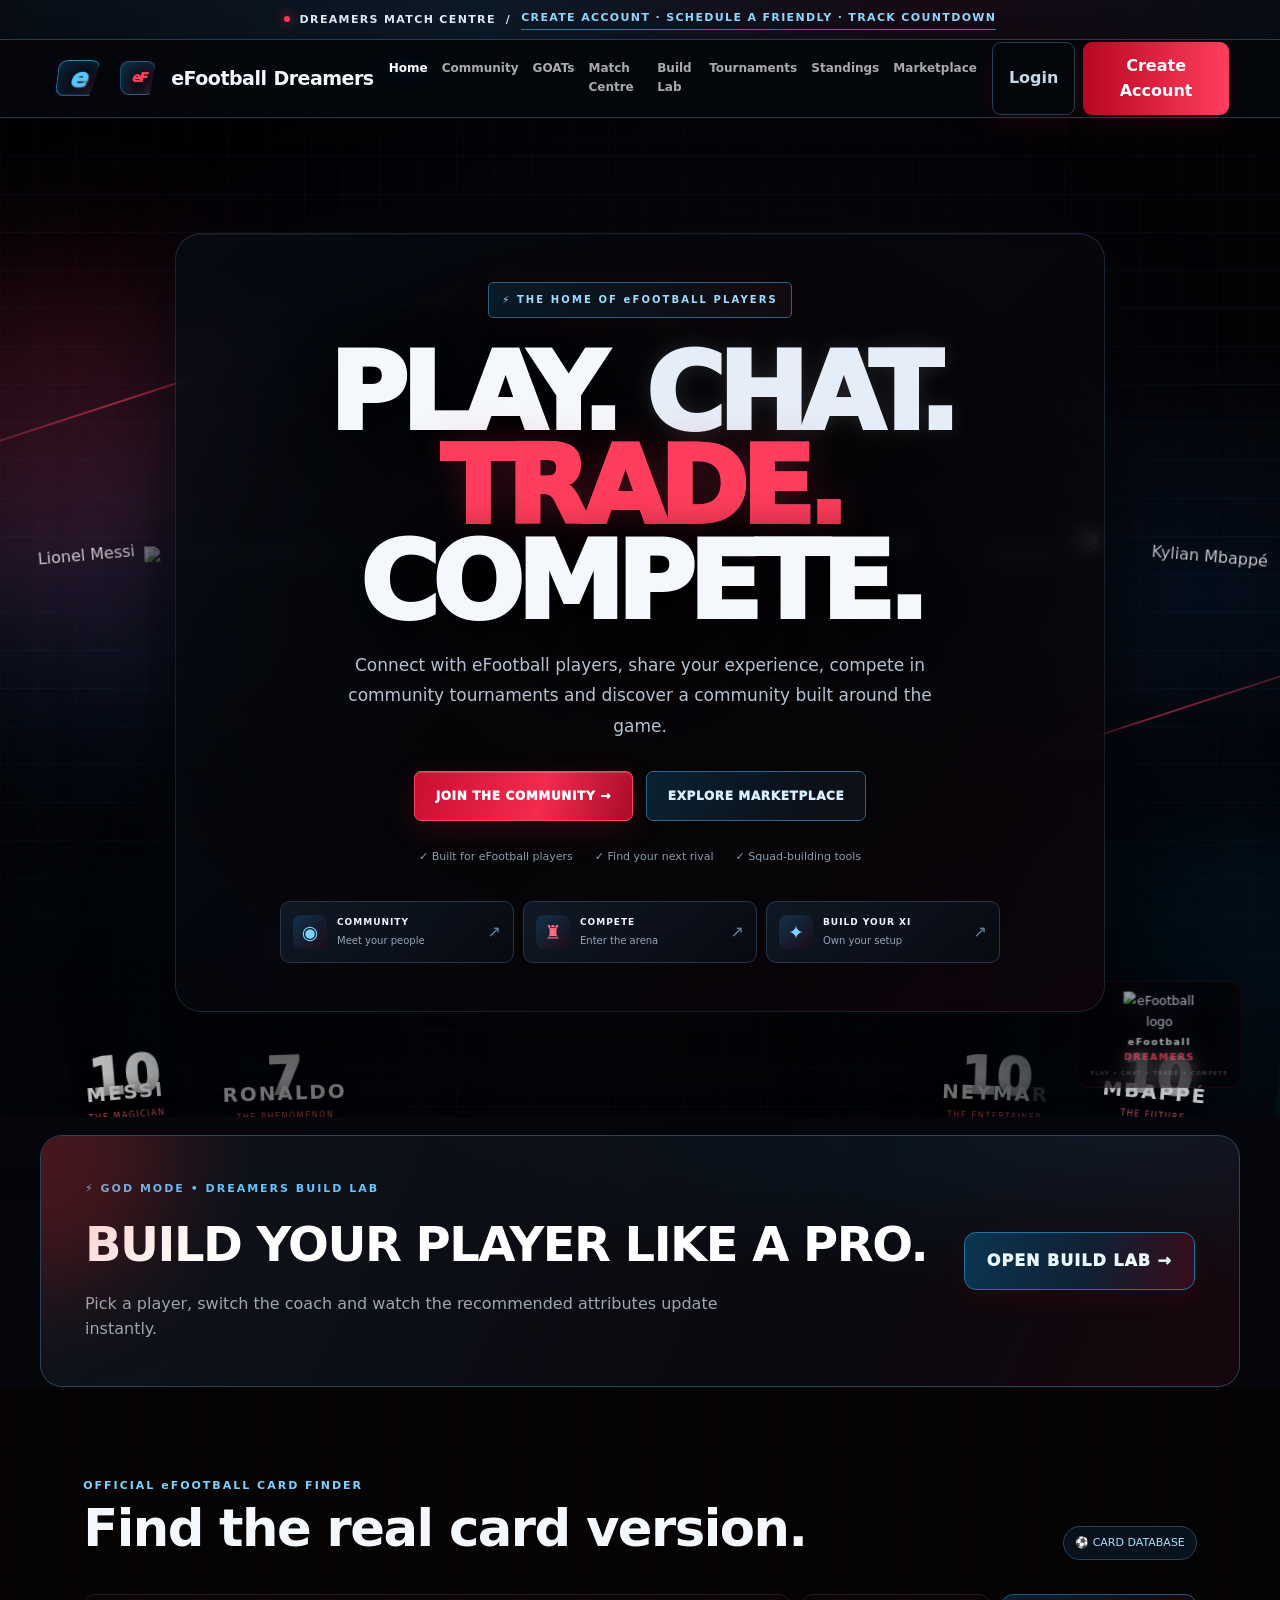
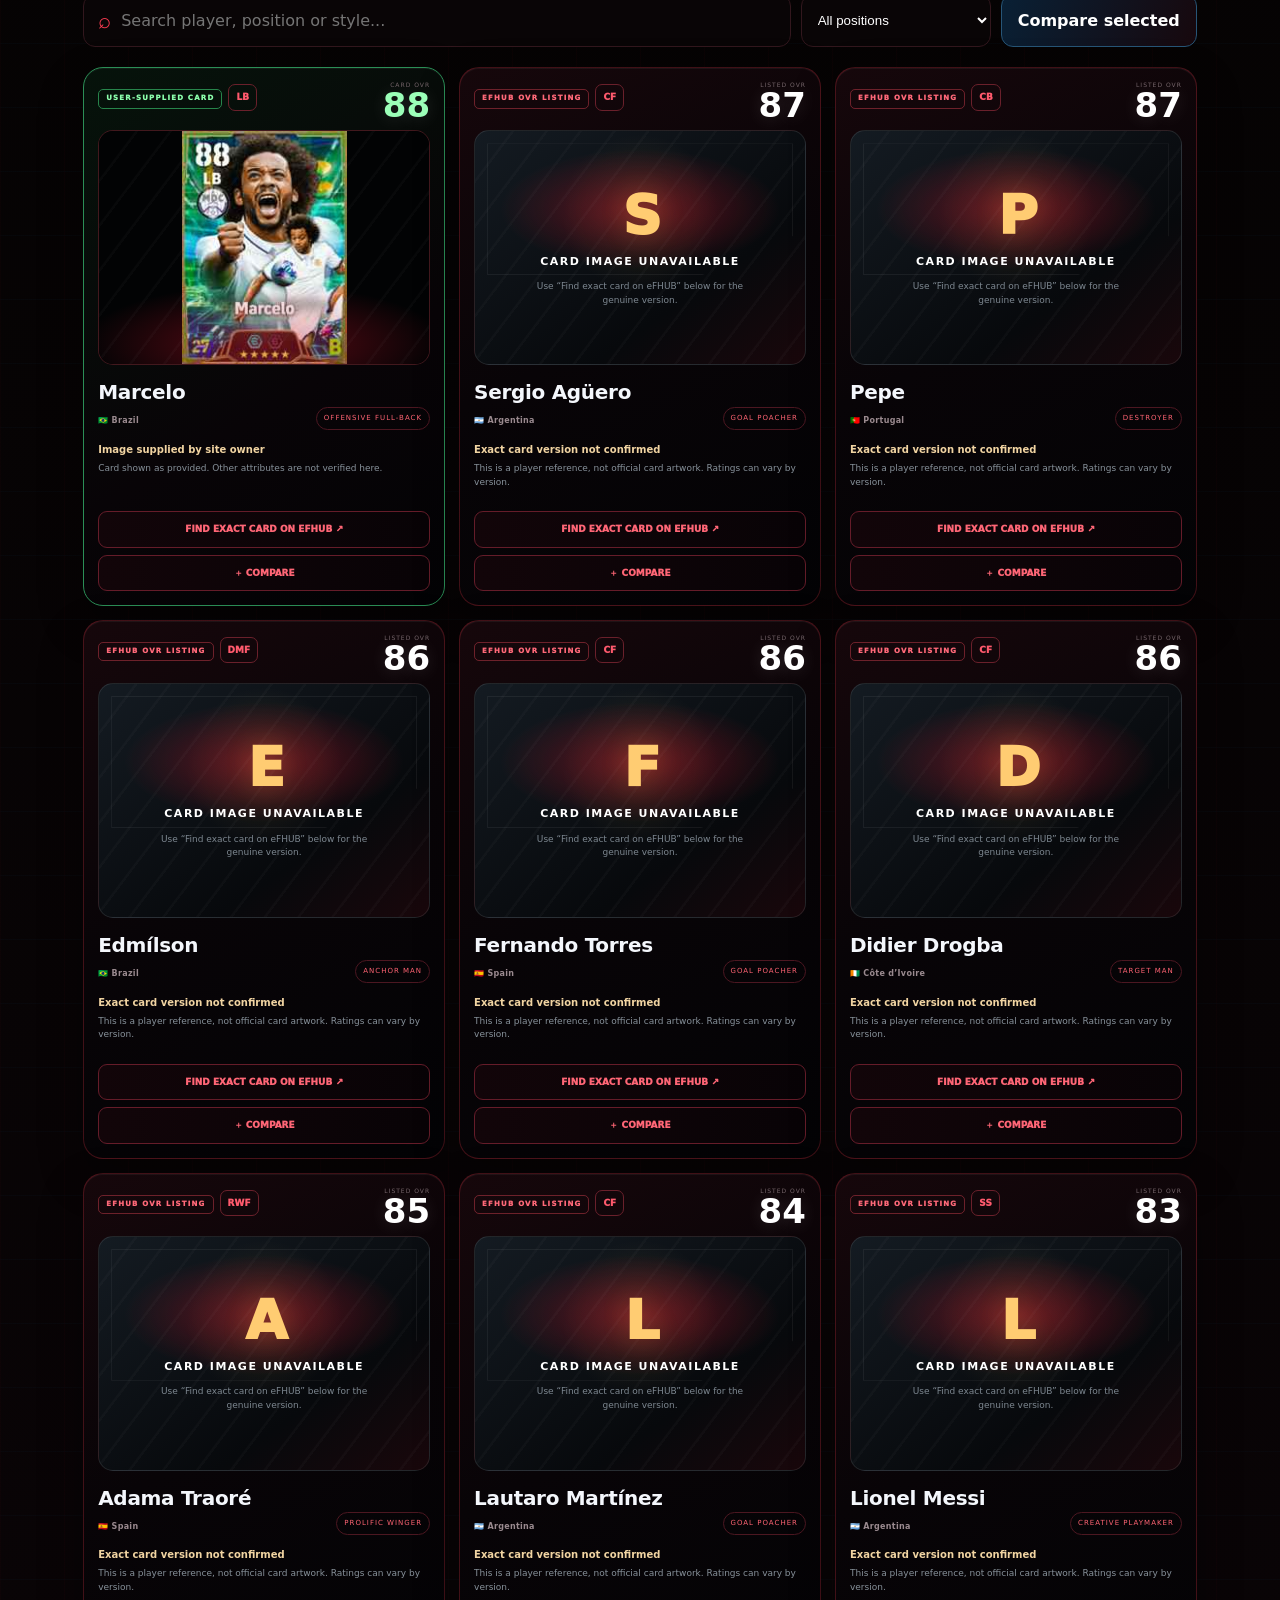
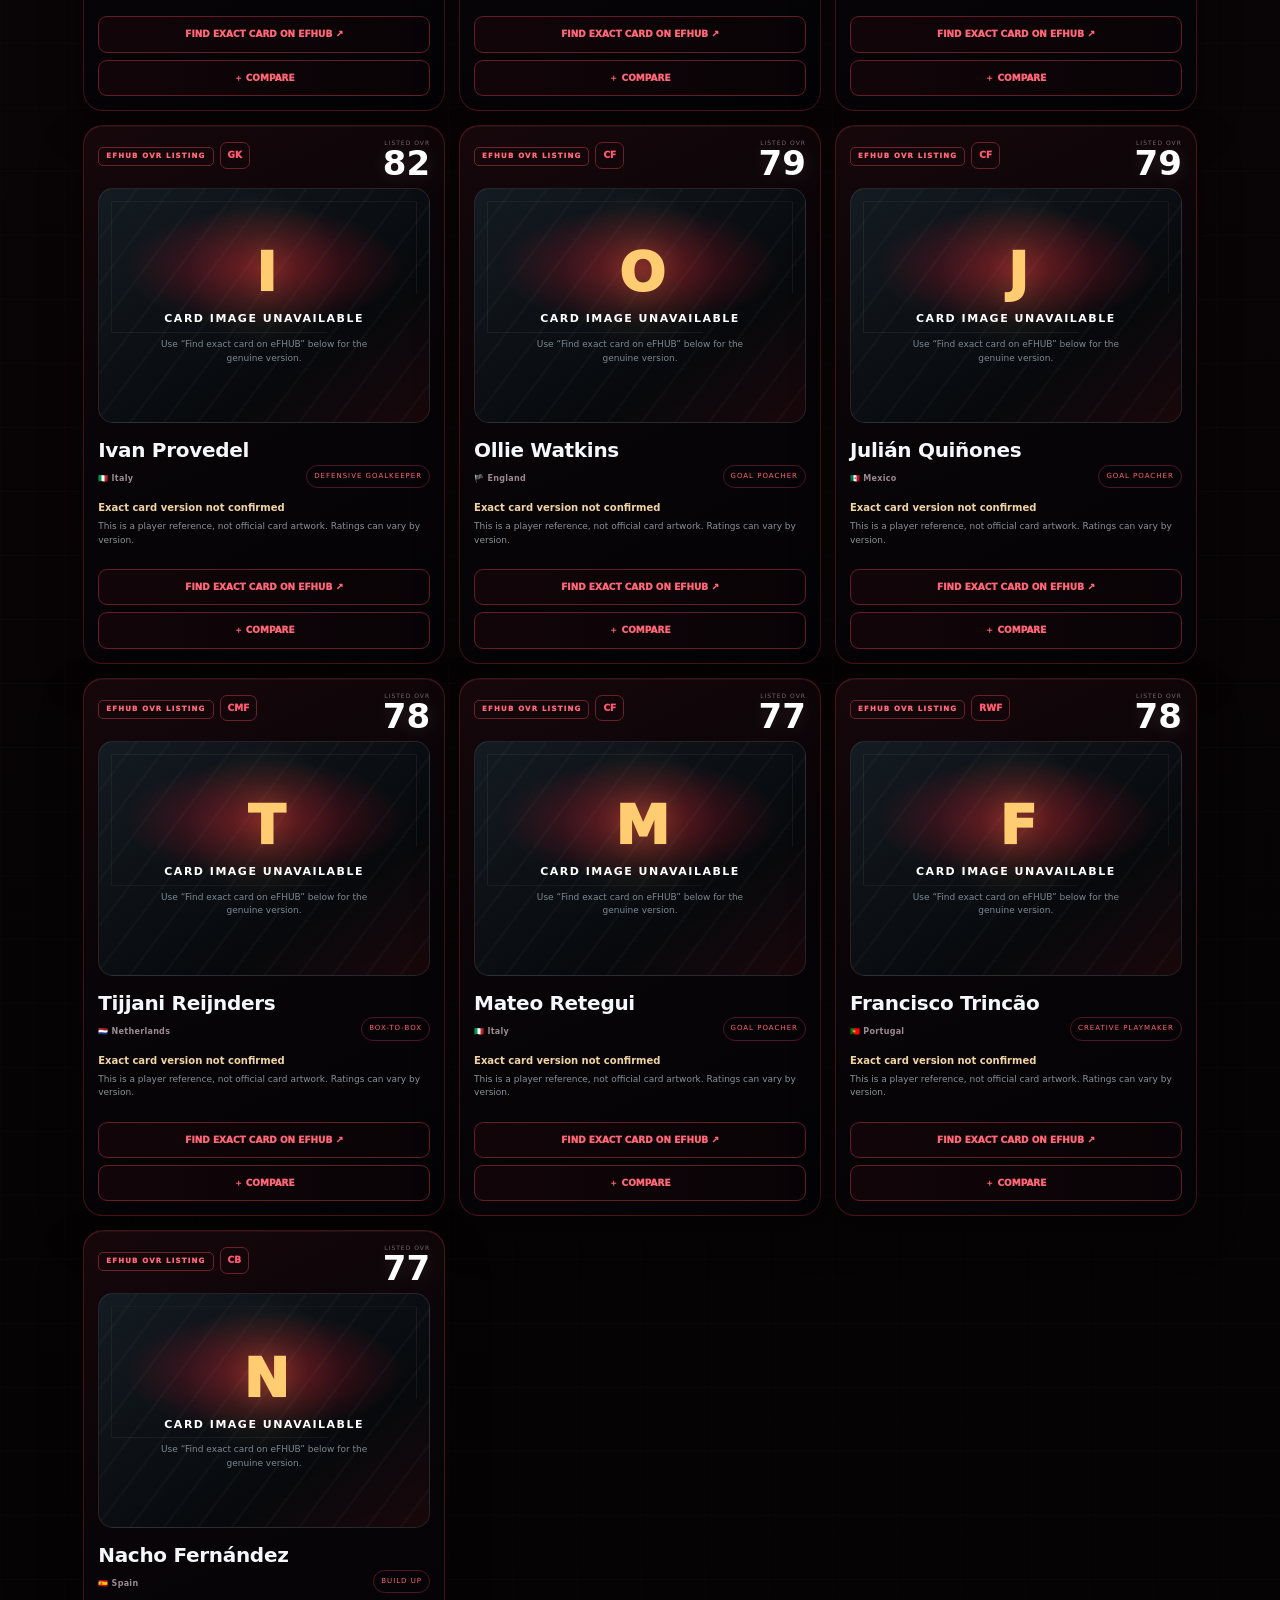
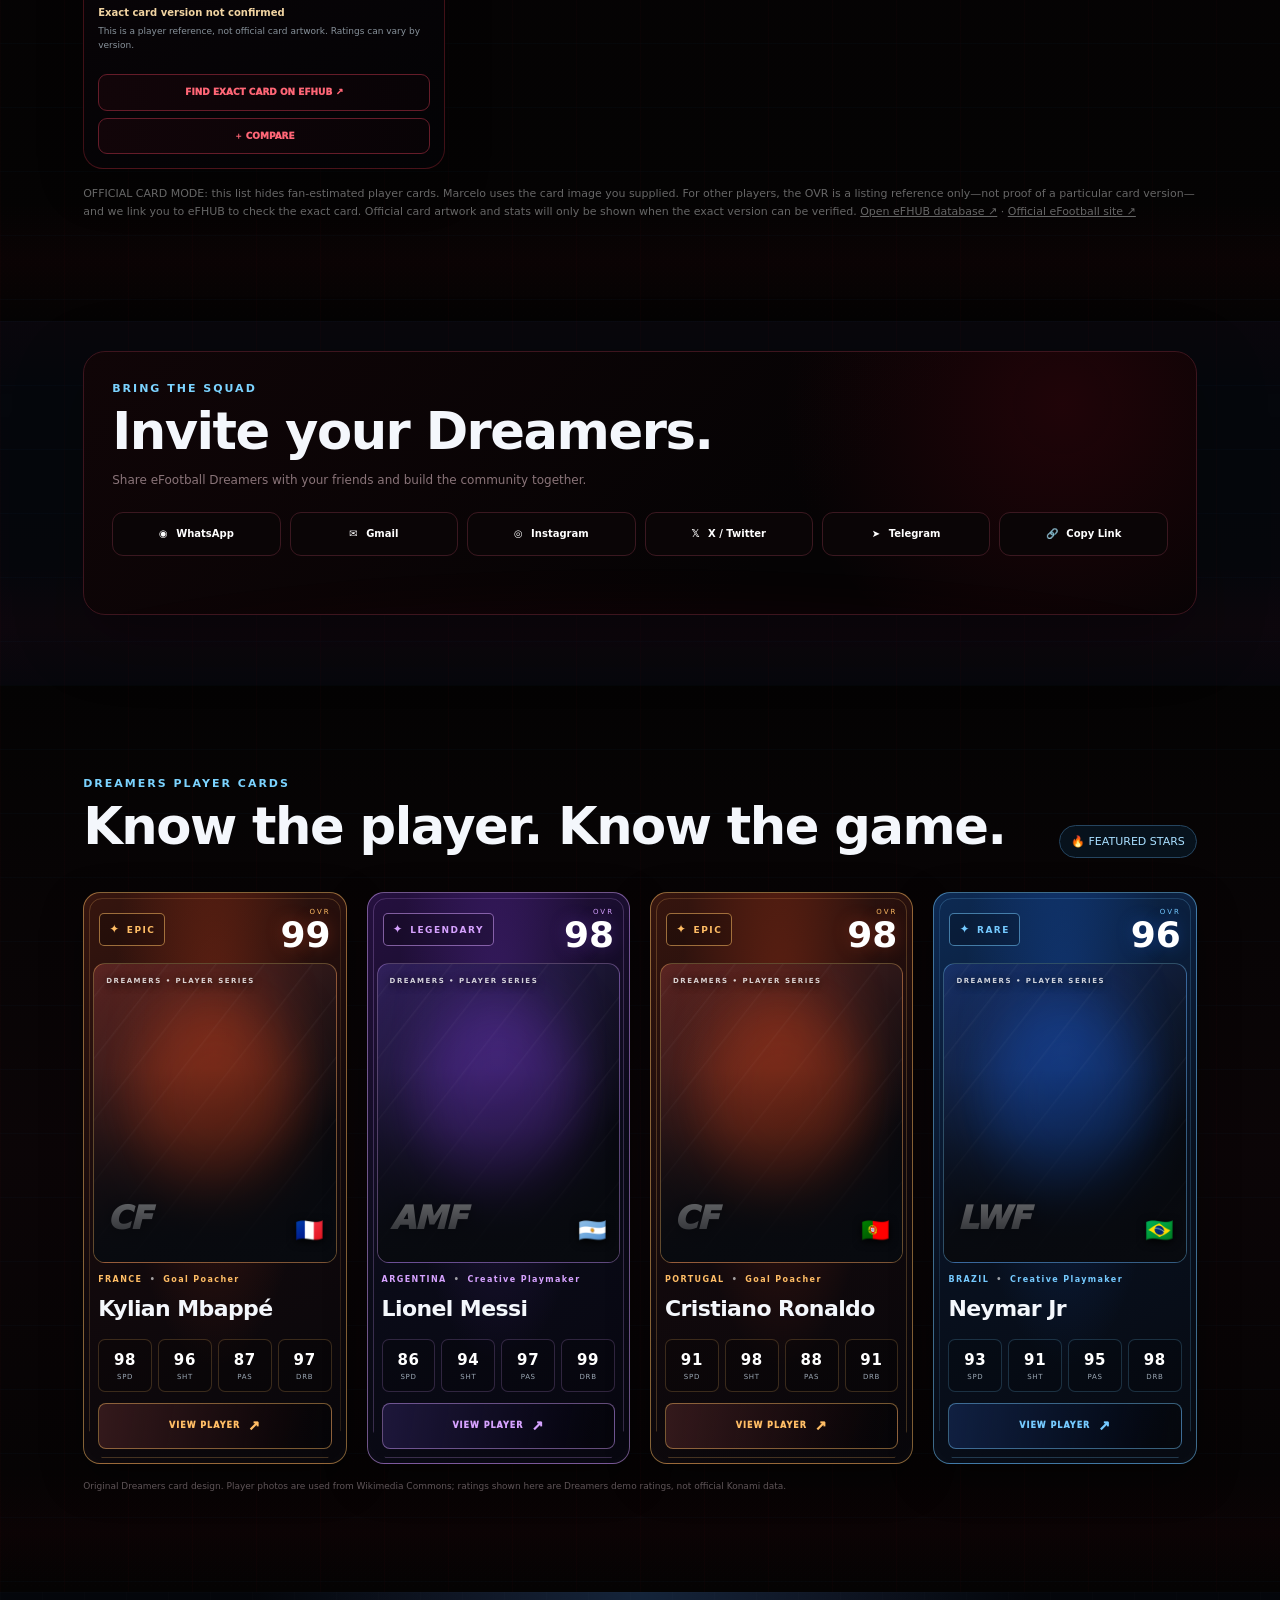
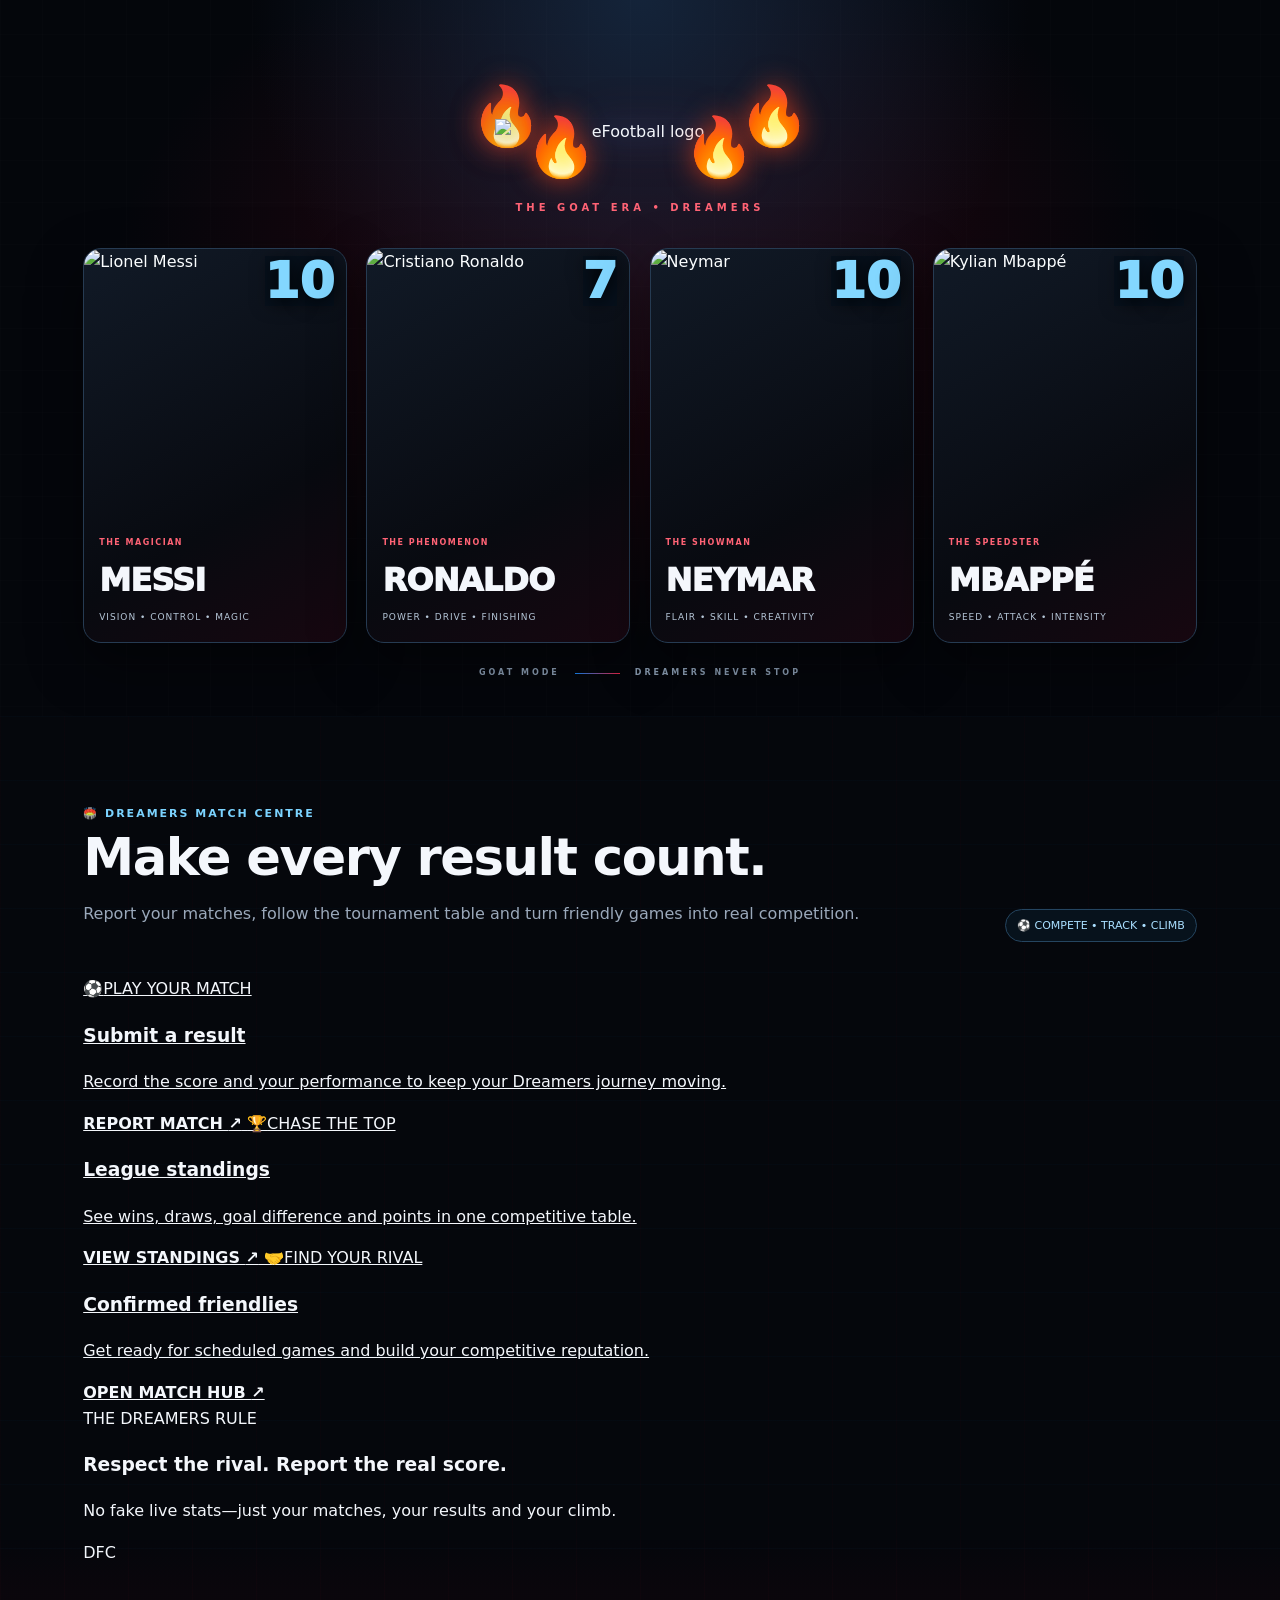
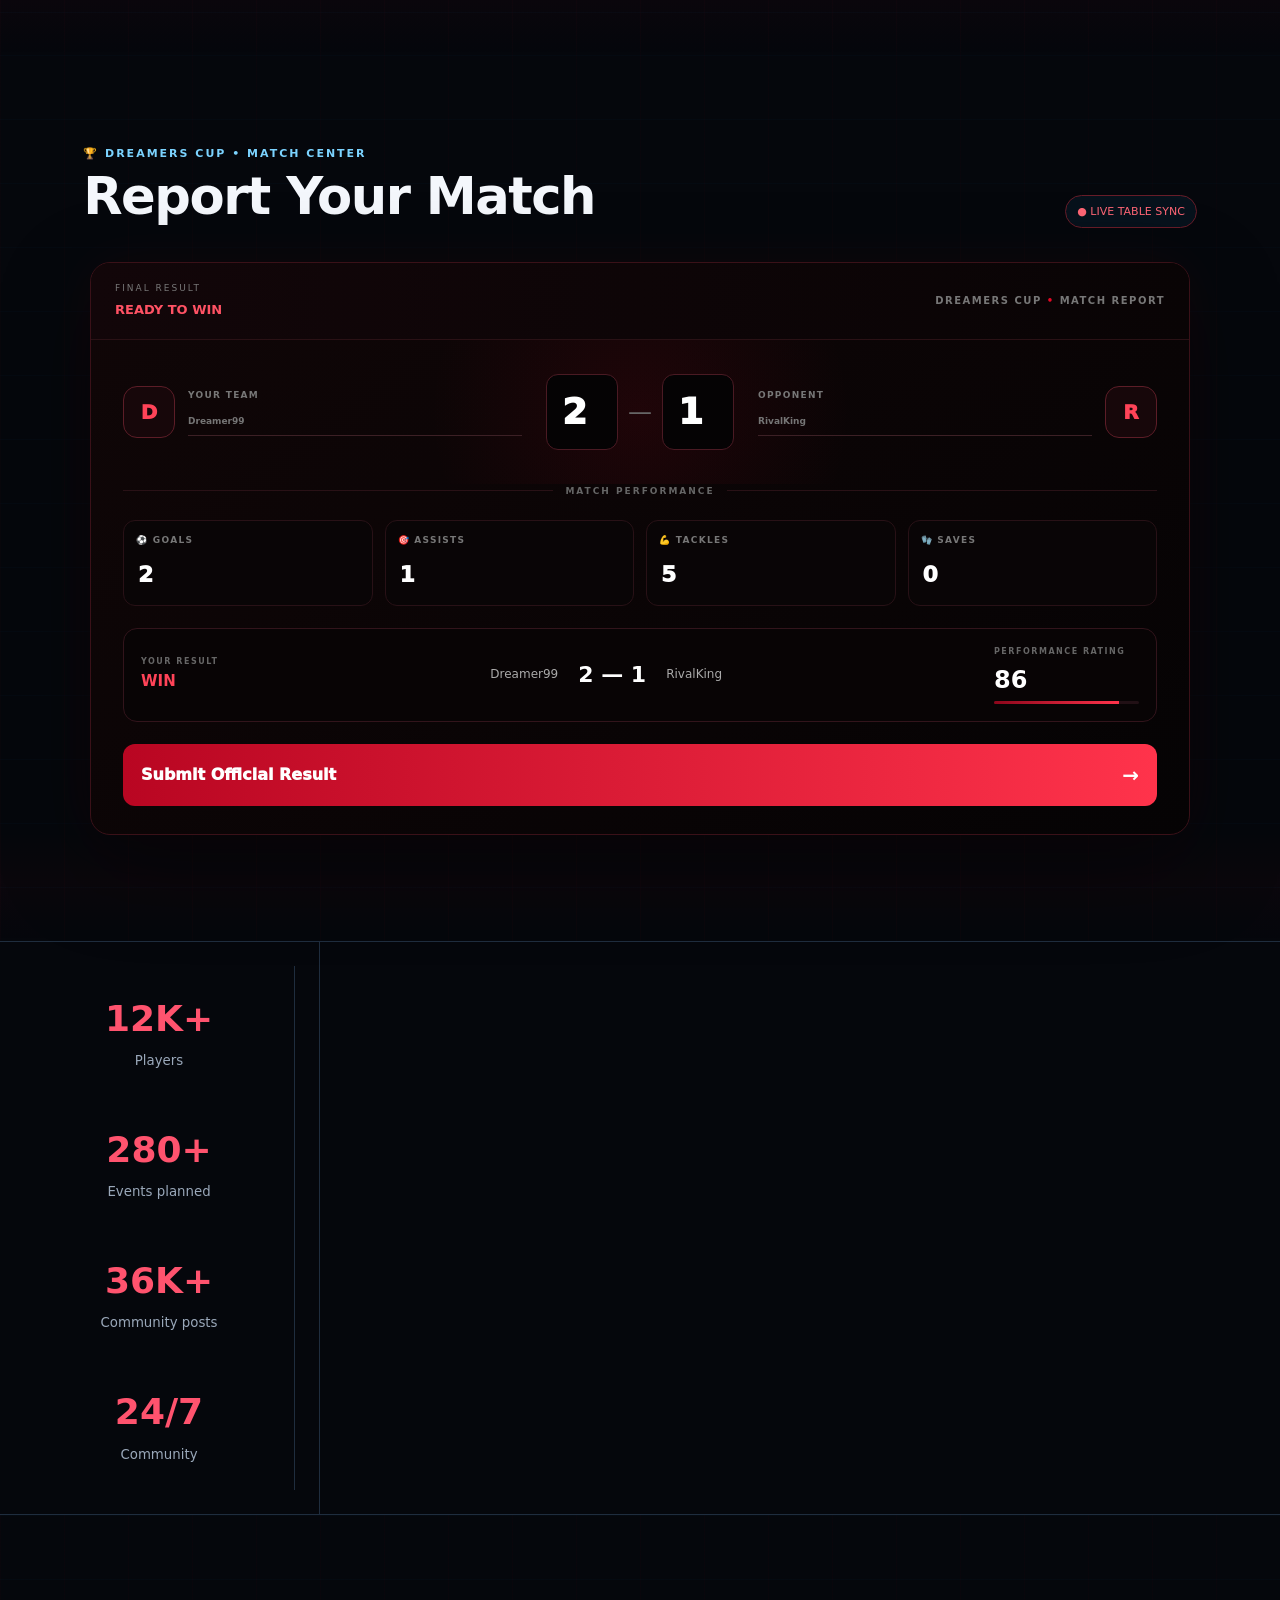
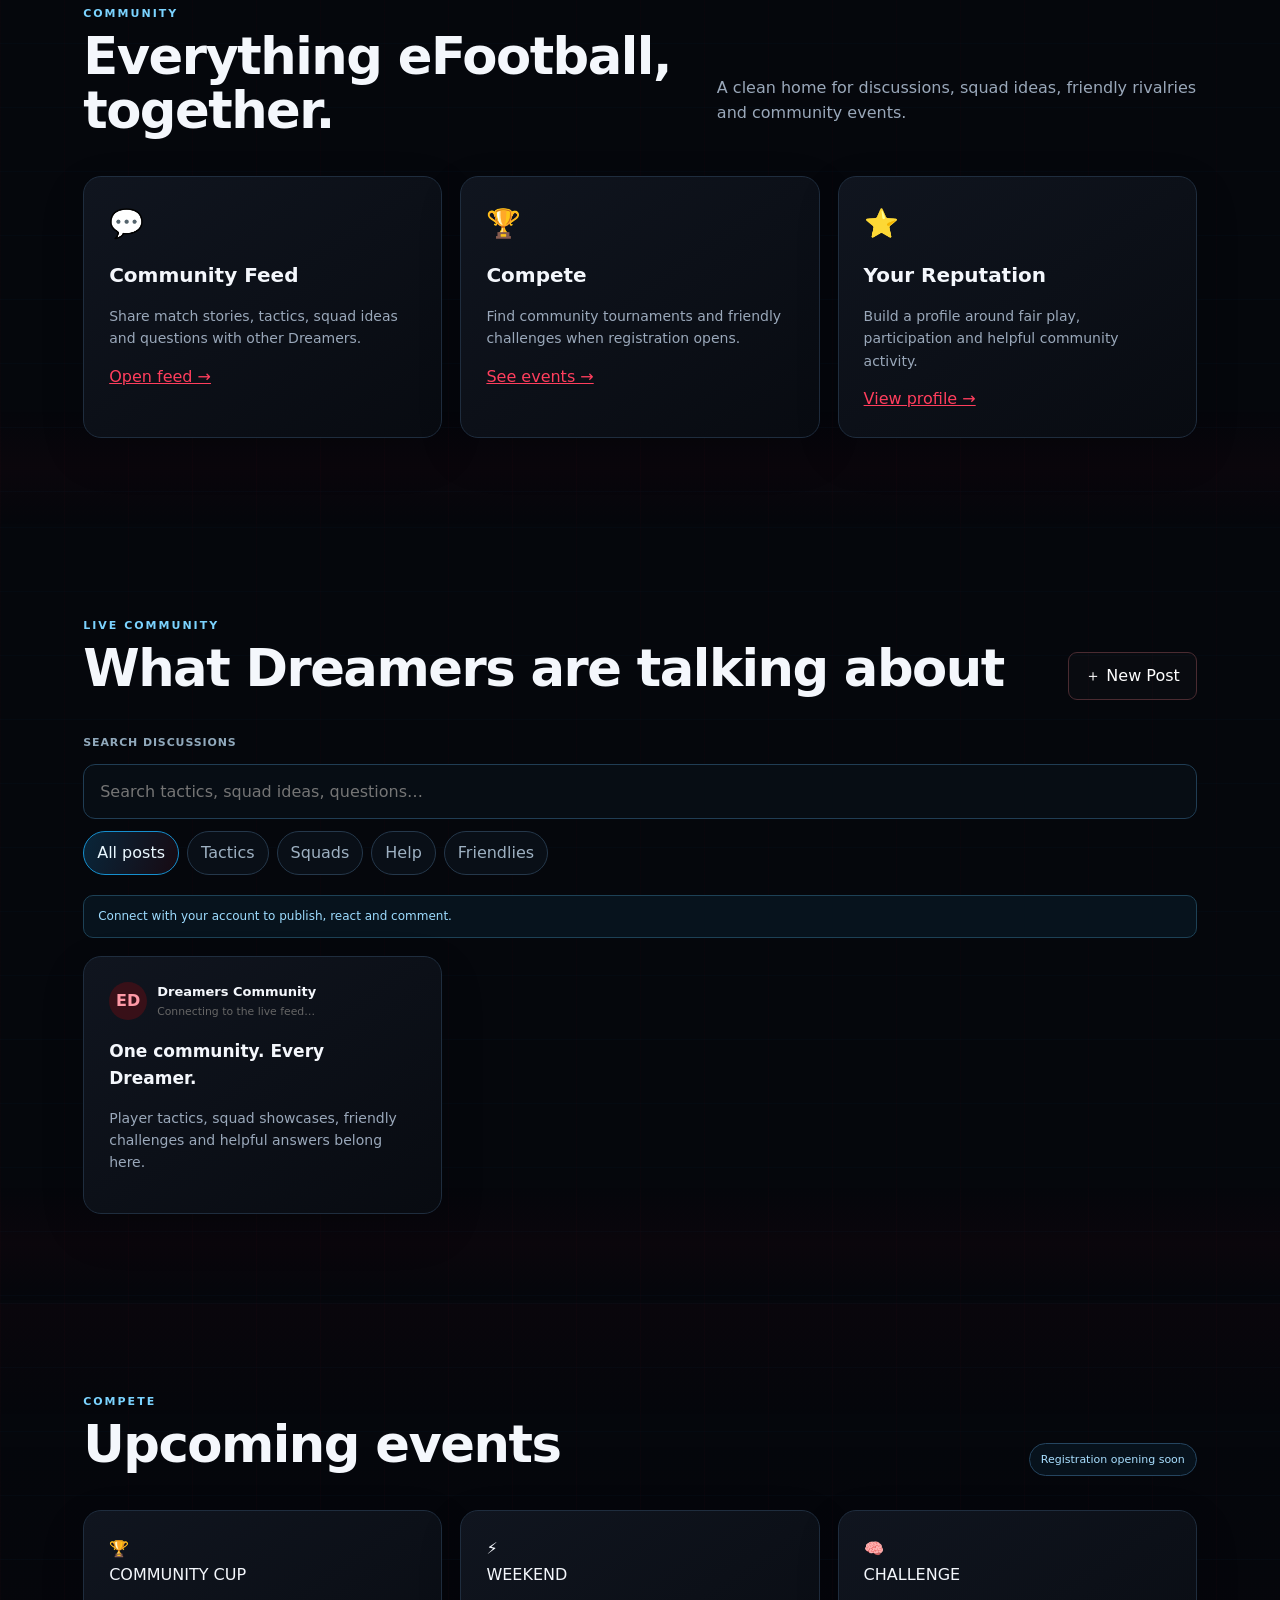
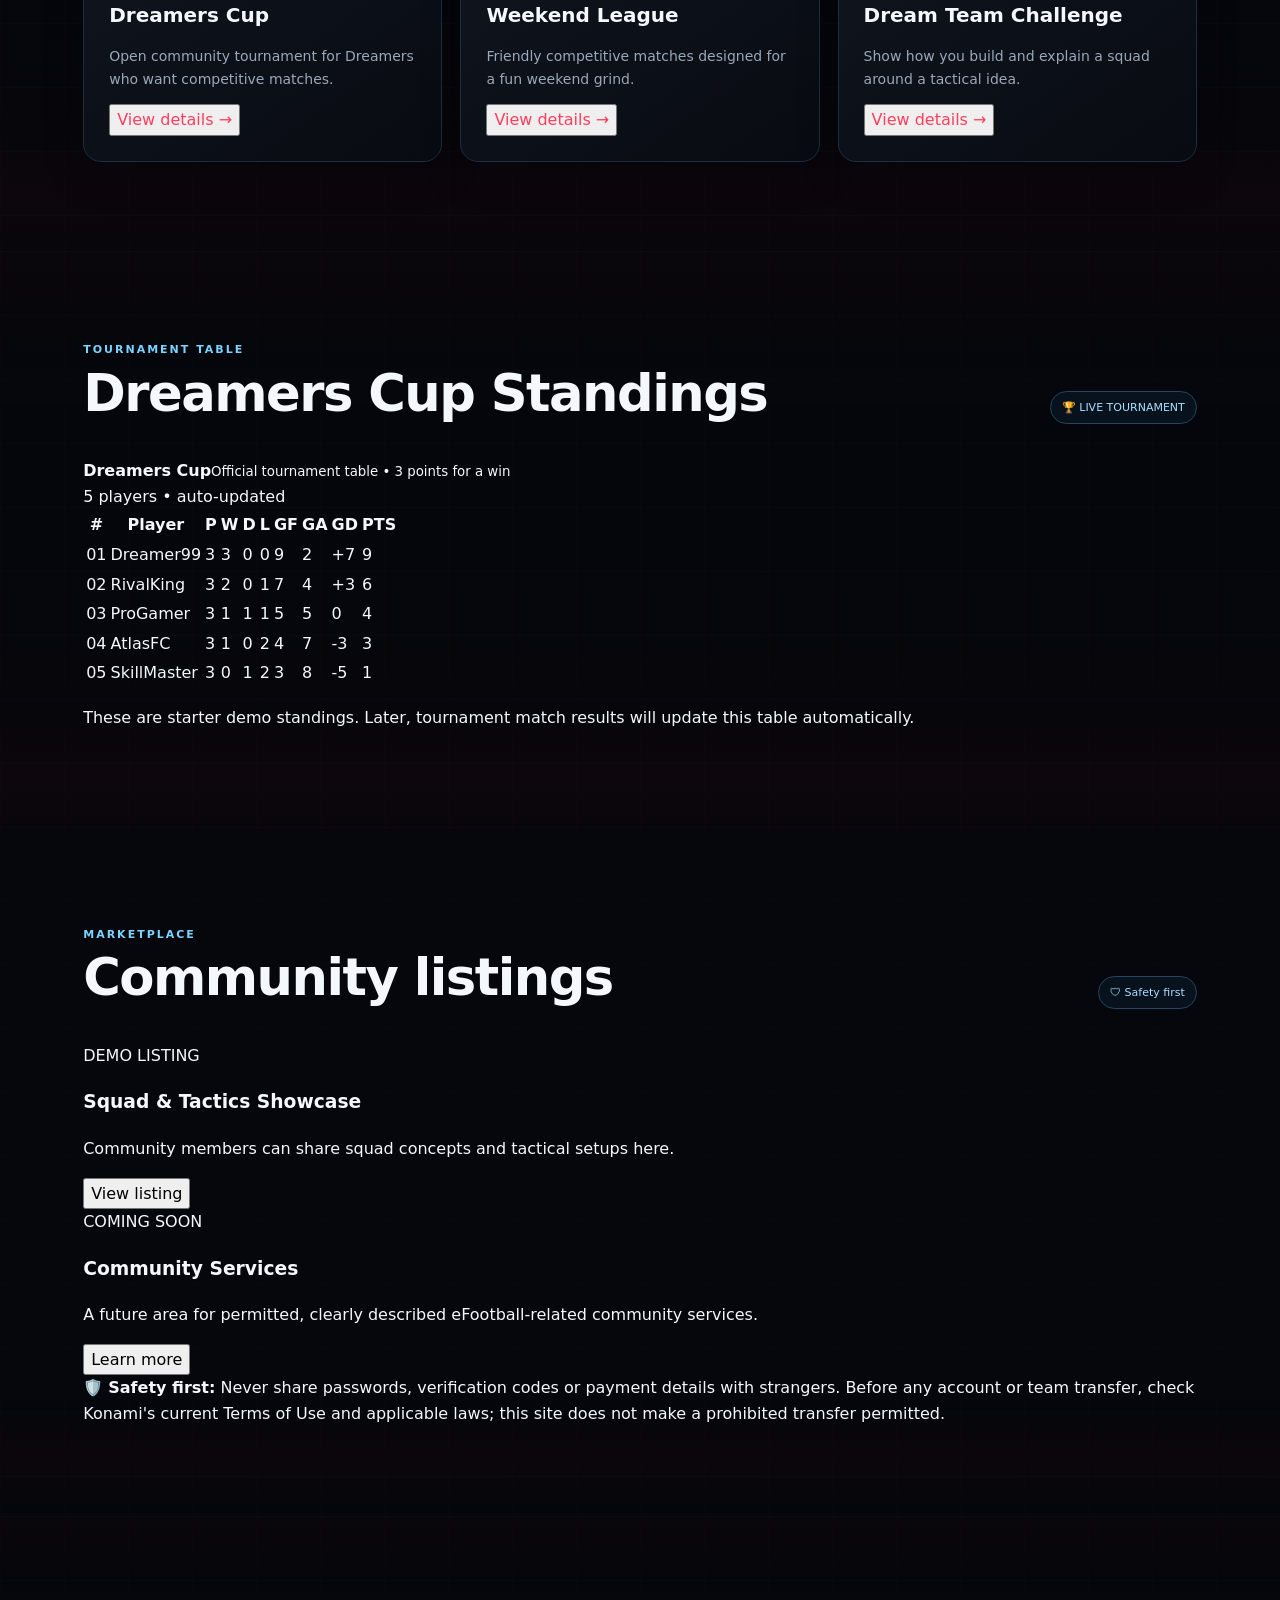
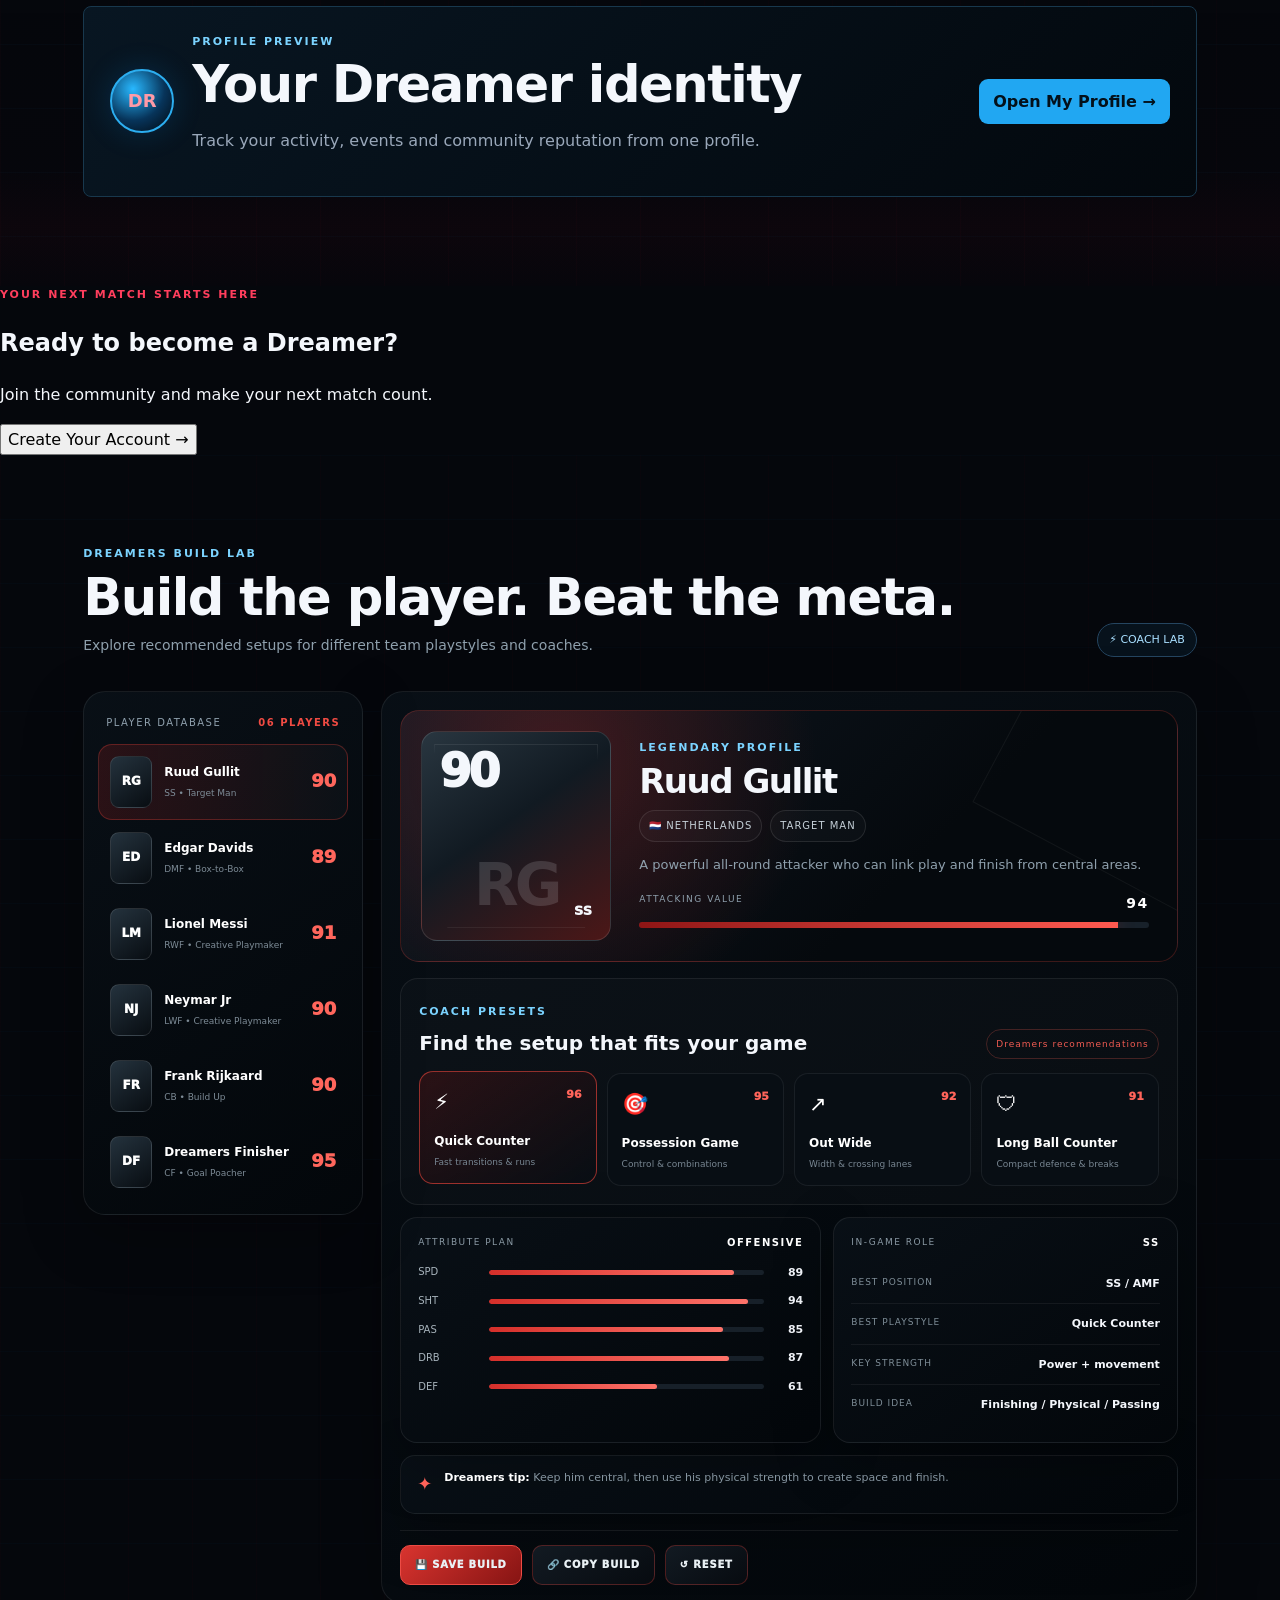
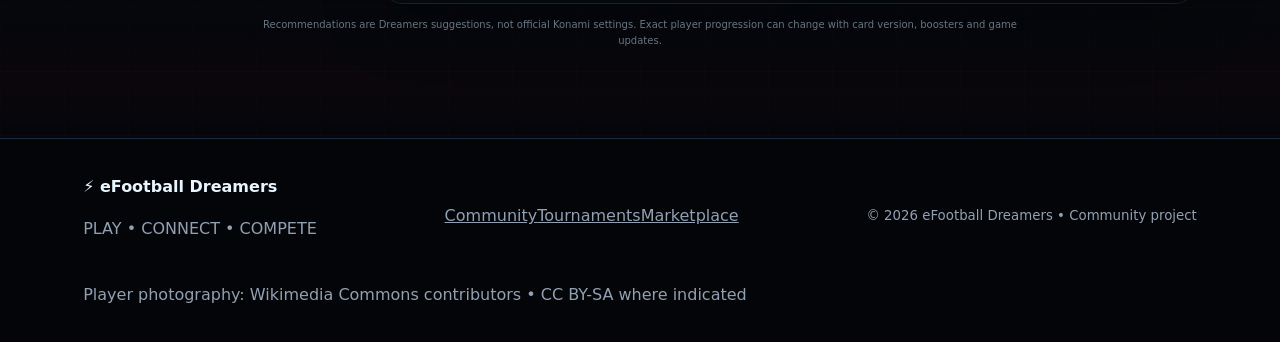
==== commit c2af33dc: "Replace fake Players on Fire with Dreamers Match Centre" ====
--- a/index.html
+++ b/index.html
@@ -4,14 +4,14 @@
 <meta charset="UTF-8"><meta name="viewport" content="width=device-width,initial-scale=1">
 <meta name="description" content="eFootball Dreamers is the arena for eFootball players to connect, share squads, build players, challenge rivals and compete.">
 <title>eFootball Dreamers | PLAY • CHAT • TRADE • COMPETE</title>
-<link rel="stylesheet" href="style.css?v=community-live-20261016">\n<link rel="stylesheet" href="arena-upgrade.css?v=20261016">
+<link rel="stylesheet" href="style.css?v=community-live-20261016">
 </head>
 <body>
 <div class="launch-ribbon">Dreamers match centre <span aria-hidden="true">/</span> <a href="./accounts.html">Create account · Schedule a friendly · Track countdown</a></div>
 
 <header class="nav"><div class="top-efootball-logo" aria-label="eFootball"><span class="efootball-mark" aria-hidden="true">e</span></div>
 <a class="logo" href="#home"><span class="dreamers-logo-mark" aria-hidden="true">eF</span><span>eFootball</span> Dreamers<small>PLAY • CHAT • TRADE • COMPETE</small></a>
-<nav id="navLinks"><a class="active" href="#home">Home</a><a href="#community">Community</a><a href="#goats">GOATs</a><a href="#on-fire">🔥 On Fire</a><a href="#build-lab">Build Lab</a><a href="#tournaments">Tournaments</a><a href="#standings">Standings</a><a href="#marketplace">Marketplace</a></nav>
+<nav id="navLinks"><a class="active" href="#home">Home</a><a href="#community">Community</a><a href="#goats">GOATs</a><a href="#match-center">Match Centre</a><a href="#build-lab">Build Lab</a><a href="#tournaments">Tournaments</a><a href="#standings">Standings</a><a href="#marketplace">Marketplace</a></nav>
 <div class="nav-actions"><button class="ghost" onclick="login()">Login</button><button onclick="join()">Create Account</button><button class="menu" onclick="toggleMenu()">☰</button></div>
 </header>
 <main>
@@ -49,39 +49,23 @@
 <section id="player-hub" class="section player-hub-section"><div class="section-head"><div><p class="eyebrow">OFFICIAL eFOOTBALL CARD FINDER</p><h2>Find the real card version.</h2></div><span class="pill">⚽ CARD DATABASE</span></div><div class="hub-toolbar"><div class="hub-search"><span>⌕</span><input id="playerSearch" type="search" placeholder="Search player, position or style..." oninput="filterDreamersPlayers()"></div><select id="playerFilter" onchange="filterDreamersPlayers()" aria-label="Filter players"><option value="ALL">All positions</option><option value="CF">CF</option><option value="AMF">AMF</option><option value="CMF">CMF</option><option value="DMF">DMF</option><option value="CB">CB</option><option value="GK">GK</option></select><button class="hub-compare-btn" type="button" onclick="compareDreamersPlayers()">Compare selected</button></div><div id="dreamersPlayerGrid" class="dreamers-player-grid"></div><div id="playerCompare" class="player-compare" hidden></div><p class="hub-note">OFFICIAL CARD MODE: this list hides fan-estimated player cards. Marcelo uses the card image you supplied. For other players, the OVR is a listing reference only—not proof of a particular card version—and we link you to eFHUB to check the exact card. Official card artwork and stats will only be shown when the exact version can be verified. <a href="https://efhub.com/" target="_blank" rel="noopener noreferrer">Open eFHUB database ↗</a> · <a href="https://www.konami.com/efootball/en/" target="_blank" rel="noopener noreferrer">Official eFootball site ↗</a></p></section><section id="invite" class="section invite-section"><div class="invite-card"><div class="invite-copy"><p class="eyebrow">BRING THE SQUAD</p><h2>Invite your Dreamers.</h2><p>Share eFootball Dreamers with your friends and build the community together.</p></div><div class="invite-actions"><button type="button" class="invite-btn whatsapp" onclick="shareDreamers('whatsapp')"><span>◉</span> WhatsApp</button><button type="button" class="invite-btn gmail" onclick="shareDreamers('gmail')"><span>✉</span> Gmail</button><button type="button" class="invite-btn instagram" onclick="shareDreamers('instagram')"><span>◎</span> Instagram</button><button type="button" class="invite-btn twitter" onclick="shareDreamers('twitter')"><span>𝕏</span> X / Twitter</button><button type="button" class="invite-btn telegram" onclick="shareDreamers('telegram')"><span>➤</span> Telegram</button><button type="button" class="invite-btn copy" onclick="shareDreamers('copy')"><span>🔗</span> Copy Link</button></div><p id="inviteStatus" class="invite-status" aria-live="polite"></p></div></section>
 <section id="featured-cards" class="section featured-cards-section"><div class="section-head"><div><p class="eyebrow">DREAMERS PLAYER CARDS</p><h2>Know the player. Know the game.</h2></div><span class="pill">🔥 FEATURED STARS</span></div><div id="featuredCardGrid" class="featured-card-grid"></div><p class="cards-disclaimer">Original Dreamers card design. Player photos are used from Wikimedia Commons; ratings shown here are Dreamers demo ratings, not official Konami data.</p></section>
 <section id="goats" class="goat-wallpaper"><div class="section-orbit"></div><div class="wallpaper-noise"></div><div class="energy energy-one"></div><div class="energy energy-two"></div><div class="energy energy-three"></div><div class="goat-intro"><div class="flame-logo-wrap"><span class="flame flame-a">🔥</span><span class="flame flame-b">🔥</span><img class="giant-ef-logo" src="https://commons.wikimedia.org/wiki/Special:FilePath/EFootball_logo.svg" alt="eFootball logo"><span class="flame flame-c">🔥</span><span class="flame flame-d">🔥</span></div><p>THE GOAT ERA • DREAMERS</p></div><div class="goat-stage"><div class="goat-card goat-messi"><img src="https://commons.wikimedia.org/wiki/Special:FilePath/Lionel_Messi_Argentina_v_Egypt_7_July_2026-112.jpg" alt="Lionel Messi"><span class="goat-number">10</span><div><small>THE MAGICIAN</small><h3>MESSI</h3><p>VISION • CONTROL • MAGIC</p></div></div><div class="goat-card goat-ronaldo"><img src="https://commons.wikimedia.org/wiki/Special:FilePath/Cristiano_Ronaldo_Croatia_v_Portugal_2_July_2026-087.jpg" alt="Cristiano Ronaldo"><span class="goat-number">7</span><div><small>THE PHENOMENON</small><h3>RONALDO</h3><p>POWER • DRIVE • FINISHING</p></div></div><div class="goat-card goat-neymar"><img src="https://commons.wikimedia.org/wiki/Special:FilePath/Neymar_Junior_Brazil_V_Morocco_13_June_2026-145.jpg" alt="Neymar"><span class="goat-number">10</span><div><small>THE SHOWMAN</small><h3>NEYMAR</h3><p>FLAIR • SKILL • CREATIVITY</p></div></div><div class="goat-card goat-mbappe"><img src="https://commons.wikimedia.org/wiki/Special:FilePath/Kylian_Mbappe_France_v_Paraguay_4_July_2026-124.jpg" alt="Kylian Mbappé"><span class="goat-number">10</span><div><small>THE SPEEDSTER</small><h3>MBAPPÉ</h3><p>SPEED • ATTACK • INTENSITY</p></div></div></div><div class="wallpaper-caption"><span>GOAT MODE</span><i></i><span>DREAMERS NEVER STOP</span></div></section>
-<section id="on-fire" class="section on-fire-section">
-  <div class="match-shell">
-    <div class="match-topbar">
-      <div class="efb-brand"><img src="https://commons.wikimedia.org/wiki/Special:FilePath/EFootball_logo.svg" alt="eFootball official logo"><span>eFOOTBALL<br><small>DREAMERS LIVE</small></span></div>
-      <div class="match-meta"><span>● MATCH SIMULATION · DEMO</span><b id="matchMinute">67:24</b></div>
-      <div class="match-score"><b>DREAMERS FC</b><strong><span id="homeScore">2</span> — <span id="awayScore">1</span></strong><b>RIVALS XI</b></div>
-    </div>
-    <div class="match-grid">
-      <div class="match-main">
-        <div class="match-title"><div><p class="eyebrow">🔥 MATCH PERFORMANCE DEMO</p><h2>PLAYERS ON FIRE</h2></div><span class="pill fire-pill">MOMENTUM <b id="momentumText">DREAMERS FC</b></span></div>
-        <div class="fire-stage">
-          <div class="fire-burst"></div><div class="fire-label">🔥 ON FIRE</div>
-          <div class="fire-position"><span>PLAYER OF THE MATCH</span><b id="firePosition">#10</b></div>
-          <img id="firePlayerImage" src="https://commons.wikimedia.org/wiki/Special:FilePath/Kylian_Mbappe_France_v_Paraguay_4_July_2026-124.jpg" alt="Kylian Mbappé">
-          <div class="fire-score"><span id="fireScore">94</span><small>FORM RATING</small></div>
-          <div class="fire-player-info"><small id="fireRole">THE SPEEDSTER</small><h3 id="firePlayerName">MBAPPÉ</h3><p id="fireReason">3 GOALS • 2 ASSISTS • 5 TACKLES</p></div>
-        </div>
-        <div class="match-event" id="matchEvent" aria-live="polite">67' — Mbappé is running the match 🔥</div>
-      </div>
-      <aside class="fire-panel">
-        <div class="fire-panel-top"><b>MATCH PERFORMANCE</b><span id="fireStatus">Mbappé is leading</span></div>
-        <div class="momentum-box"><div><span>HOME</span><b id="homeMomentum">68%</b></div><div class="momentum-track"><i id="momentumFill"></i></div><div><span>AWAY</span><b id="awayMomentum">32%</b></div></div>
-        <div id="fireStats" class="fire-stat-grid"></div>
-        <div class="fire-actions">
-          <button type="button" onclick="fireEvent('goal')">⚽ GOAL</button><button type="button" onclick="fireEvent('save')">🧤 SAVE</button>
-          <button type="button" onclick="fireEvent('block')">🛡 BLOCK</button><button type="button" onclick="fireEvent('tackle')">💪 TACKLE</button>
-        </div>
-        <button type="button" class="fire-cycle" onclick="nextFirePlayer()">↻ NEXT PLAYER</button>
-        <p class="fire-note">Demo match: events are simulated locally. In the real version, these events can come from submitted Dreamers match results.</p>
-      </aside>
-    </div>
-    <div class="fire-leaderboard" id="fireLeaderboard"></div>
-  </div>
+<section id="match-center" class="section match-center-section">
+  <div class="section-head">
+    <div><p class="eyebrow">🏟️ DREAMERS MATCH CENTRE</p><h2>Make every result count.</h2><p class="muted">Report your matches, follow the tournament table and turn friendly games into real competition.</p></div>
+    <span class="pill">⚽ COMPETE • TRACK • CLIMB</span>
+  </div>
+  <div class="match-center-grid">
+    <a class="match-center-card match-center-primary" href="#submit-match">
+      <span class="match-center-icon">⚽</span><span class="match-center-kicker">PLAY YOUR MATCH</span><h3>Submit a result</h3><p>Record the score and your performance to keep your Dreamers journey moving.</p><b>REPORT MATCH <span>↗</span></b>
+    </a>
+    <a class="match-center-card" href="#standings">
+      <span class="match-center-icon">🏆</span><span class="match-center-kicker">CHASE THE TOP</span><h3>League standings</h3><p>See wins, draws, goal difference and points in one competitive table.</p><b>VIEW STANDINGS <span>↗</span></b>
+    </a>
+    <a class="match-center-card" href="./accounts.html">
+      <span class="match-center-icon">🤝</span><span class="match-center-kicker">FIND YOUR RIVAL</span><h3>Confirmed friendlies</h3><p>Get ready for scheduled games and build your competitive reputation.</p><b>OPEN MATCH HUB <span>↗</span></b>
+    </a>
+  </div>
+  <div class="match-center-banner"><div><span class="match-center-kicker">THE DREAMERS RULE</span><h3>Respect the rival. Report the real score.</h3><p>No fake live stats—just your matches, your results and your climb.</p></div><div class="match-center-emblem">D<span>FC</span></div></div>
 </section>
 
 <section id="submit-match" class="section match-submit-section">
--- a/style.css
+++ b/style.css
@@ -588,3 +588,20 @@
 /* Live community feed */
 .community-tools{display:grid;gap:12px;margin:0 0 20px}.community-search-label{font-size:11px;font-weight:800;letter-spacing:.08em;color:#91a9bc;text-transform:uppercase}.community-search{width:100%;box-sizing:border-box;padding:14px 16px;border:1px solid #203d54;border-radius:12px;background:#070d14;color:#f2f8ff;font:inherit}.community-search:focus{outline:2px solid #168fe0;outline-offset:2px}.community-filters{display:flex;gap:8px;flex-wrap:wrap}.community-filter{border:1px solid #25384b;border-radius:999px;padding:8px 13px;background:#090f17;color:#9eb1c2;font:800 11px/1.2 inherit;cursor:pointer}.community-filter.active,.community-filter:hover{border-color:#168fce;background:linear-gradient(110deg,#09263a,#170a12);color:#eaf8ff}.community-notice{margin:0 0 18px;padding:11px 14px;border:1px solid #1d4156;border-radius:10px;background:#07131d;color:#9ddcff;font-size:12px}.community-notice.error{border-color:#65303d;color:#ff9cae;background:#1a0a10}.community-feed{align-items:start}.community-post{min-width:0;overflow-wrap:anywhere}.community-post .post-top{gap:10px}.community-post .post-top>span{margin-left:auto;max-width:42%;text-align:right;overflow-wrap:anywhere}.community-author{min-width:0}.community-author small{display:block;color:#8796a8;margin-top:3px}.community-post-body{white-space:normal;line-height:1.7}.community-post .post-actions{display:flex;gap:8px;flex-wrap:wrap}.community-post .post-actions button{border:1px solid #26394b;border-radius:9px;background:#080d13;color:#aab9c8;padding:9px 11px;cursor:pointer}.community-post .post-actions button:hover,.community-post .post-actions button.liked{border-color:#d82d4b;color:#ff7b91;background:#200b12}.community-empty{grid-column:1/-1;text-align:center;padding:32px}.community-composer{display:none;position:fixed;inset:0;z-index:999999;align-items:center;justify-content:center;padding:18px}.community-composer.open{display:flex}.community-composer-backdrop{position:absolute;inset:0;background:#000c;backdrop-filter:blur(8px)}.community-composer-card{position:relative;width:min(560px,100%);max-height:90vh;overflow:auto;padding:26px;border:1px solid #20577a;border-radius:20px;background:linear-gradient(145deg,#0c1a28,#080a10 70%,#1b0810);box-shadow:0 24px 90px #000a;color:#f4f8ff}.community-composer-card h2{margin:0 0 16px}.community-composer-card label{display:block;margin:14px 0 6px;color:#a6bacb;font-size:11px;font-weight:800;letter-spacing:.06em;text-transform:uppercase}.community-composer-card input,.community-composer-card select,.community-composer-card textarea{box-sizing:border-box;width:100%;padding:12px 13px;border:1px solid #244258;border-radius:10px;background:#050b12;color:#f3f8ff;font:inherit}.community-composer-card textarea{resize:vertical}.community-composer-card input:focus,.community-composer-card select:focus,.community-composer-card textarea:focus{outline:2px solid #168fce;outline-offset:1px}.community-composer-close{position:absolute;right:15px;top:10px;border:0;background:none;color:#a8c0d0;font-size:29px;cursor:pointer}.community-composer-help{color:#8da0b1;font-size:11px;line-height:1.5}.community-publish{width:100%;padding:13px;border:1px solid #167db3;border-radius:10px;background:linear-gradient(100deg,#0b4263,#172039 60%,#571022);color:white;font-weight:900;cursor:pointer}.community-publish:disabled{opacity:.6;cursor:wait}#communityComposerMessage{color:#ff9cac;font-size:12px;overflow-wrap:anywhere}
 @media(max-width:640px){.community-composer-card{padding:21px 17px}.community-filters{gap:6px}.community-filter{padding:8px 10px}.community-post .post-actions button{font-size:11px;padding:8px 9px}}
+
+
+/* Community comments modal — proper readable discussion, not browser prompts */
+.community-comments-card{width:min(680px,calc(100vw - 28px));max-height:min(86vh,820px);overflow:auto}
+.community-comments-list{display:grid;gap:12px;max-height:42vh;overflow:auto;padding:4px 2px 16px}
+.community-comment{padding:13px 15px;border:1px solid rgba(255,255,255,.1);border-radius:12px;background:rgba(255,255,255,.035)}
+.community-comment-head{display:flex;align-items:center;justify-content:space-between;gap:12px;margin-bottom:7px}
+.community-comment-head b{color:#fff;font-size:.92rem}
+.community-comment-head small{color:#9ba5b8;font-size:.76rem}
+.community-comment p,.community-comments-empty{margin:0;color:#d8deea;line-height:1.55;overflow-wrap:anywhere}
+.community-comments-empty{padding:18px;border:1px dashed rgba(255,255,255,.18);border-radius:12px;text-align:center}
+.community-comments-card form{display:grid;gap:10px;border-top:1px solid rgba(255,255,255,.1);padding-top:18px}
+.community-comments-card textarea{width:100%;resize:vertical;min-height:82px;border:1px solid rgba(255,255,255,.16);border-radius:10px;padding:12px;background:#101522;color:#fff;font:inherit}
+.community-comments-card textarea:focus,.community-comments-card input:focus,.community-comments-card select:focus{outline:2px solid #e83b52;outline-offset:2px}
+.community-comments-card #communityCommentMessage{min-height:1em;color:#aab5c7;font-size:.85rem}
+.community-comments-card #communityCommentMessage:empty{display:none}
+@media(max-width:560px){.community-comments-card{padding:22px 16px}.community-comments-list{max-height:36vh}.community-comment{padding:11px}}
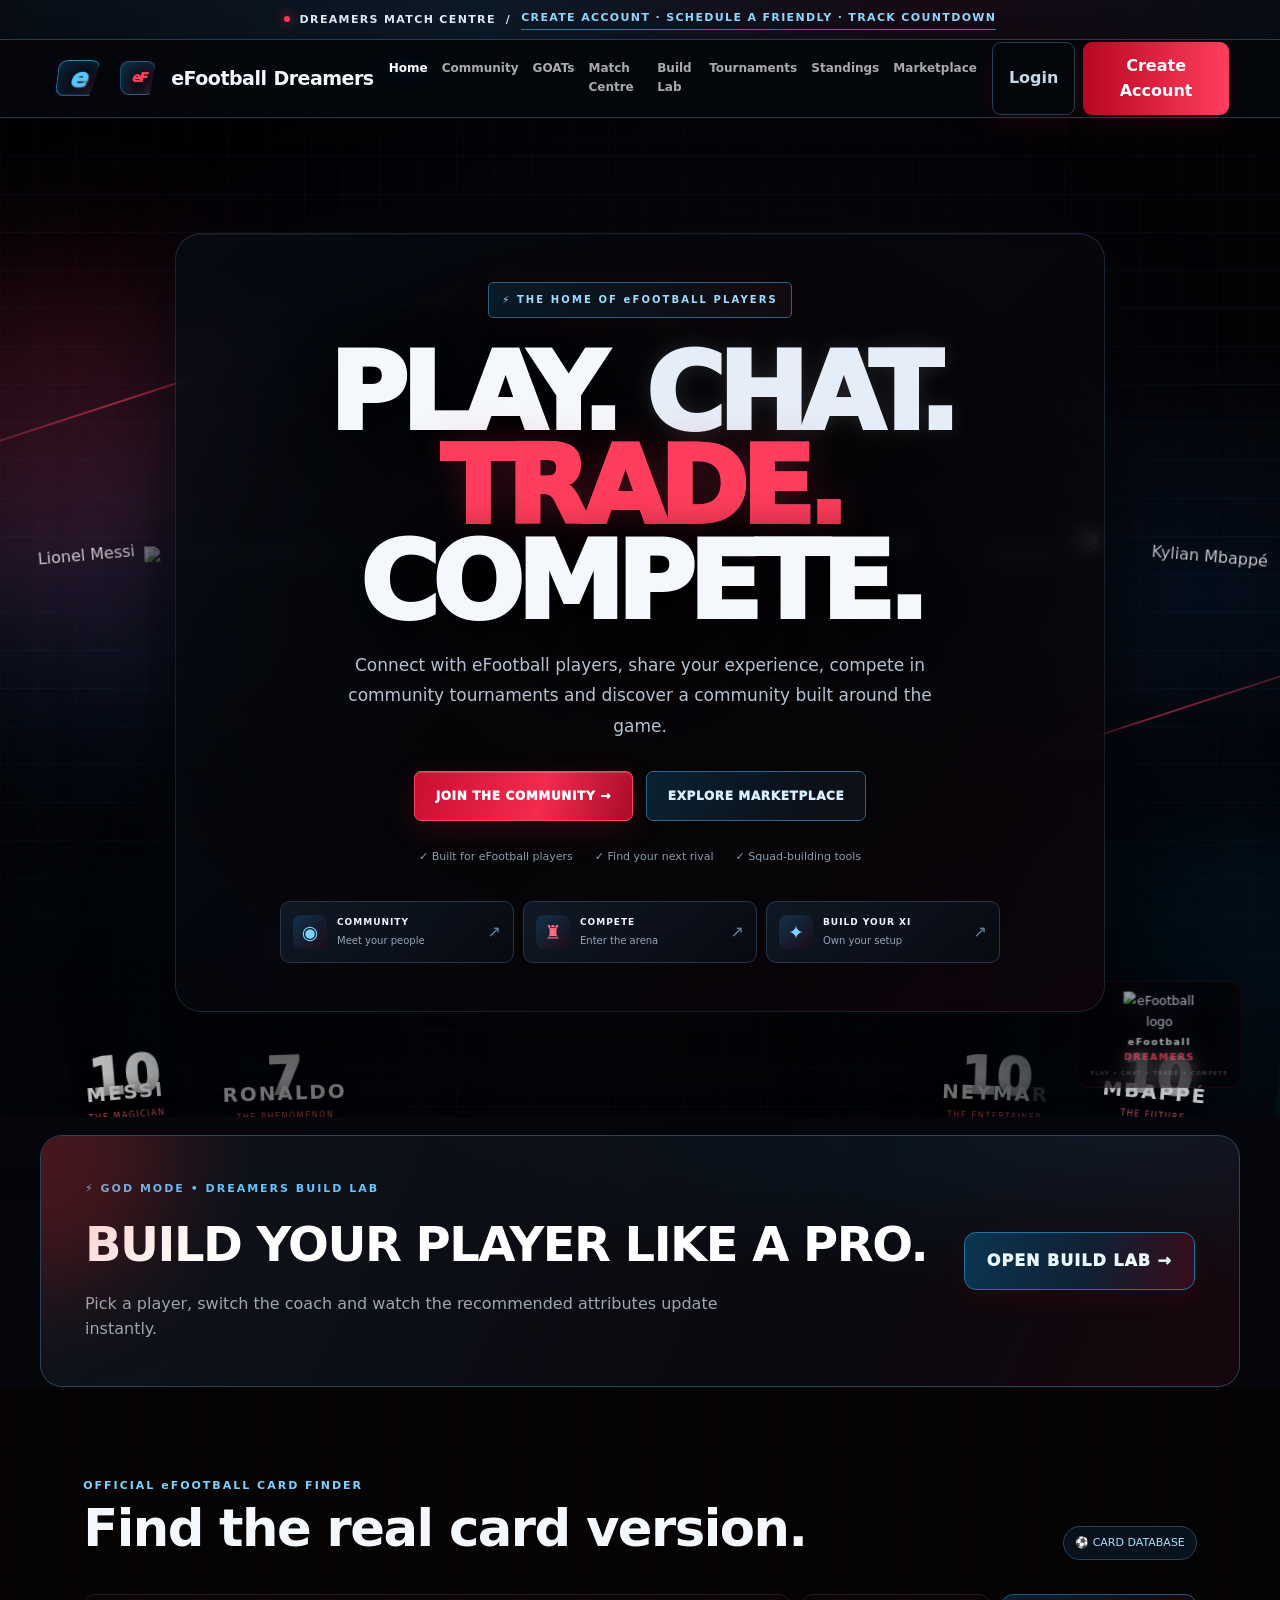
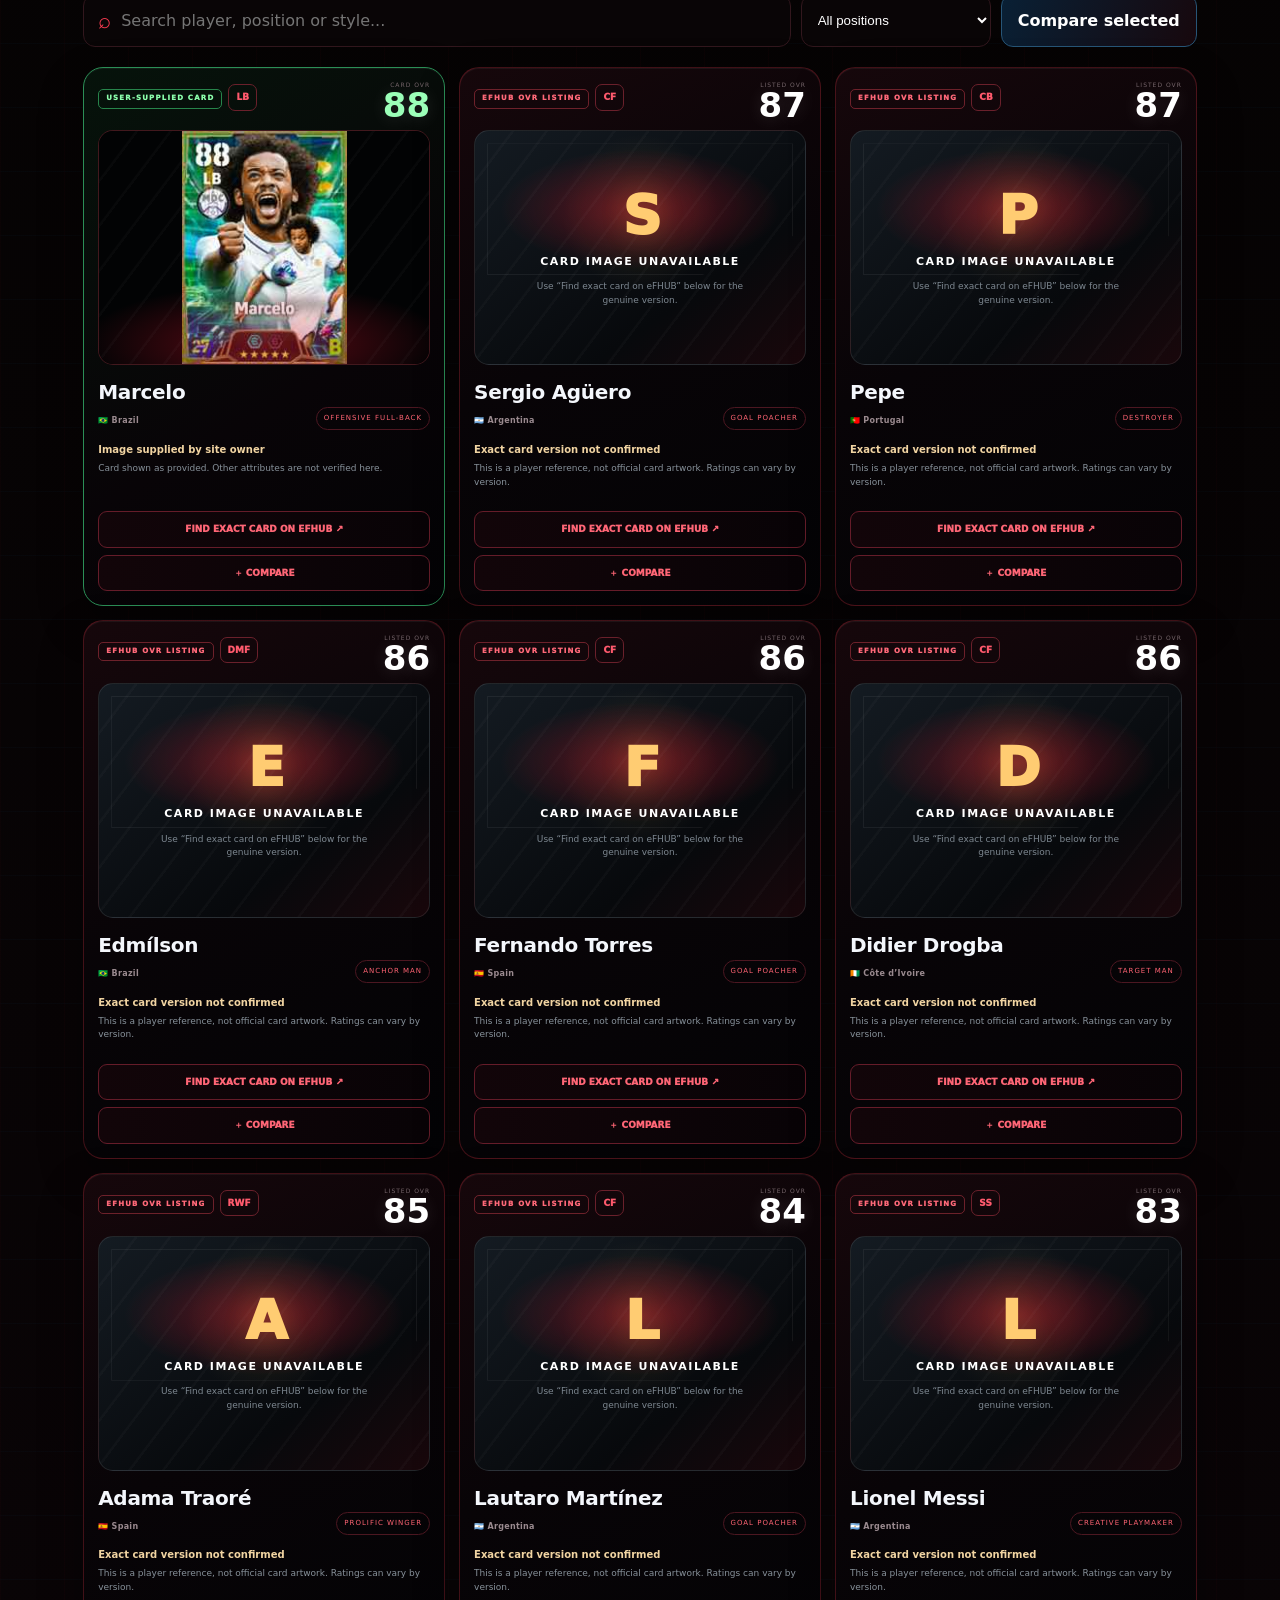
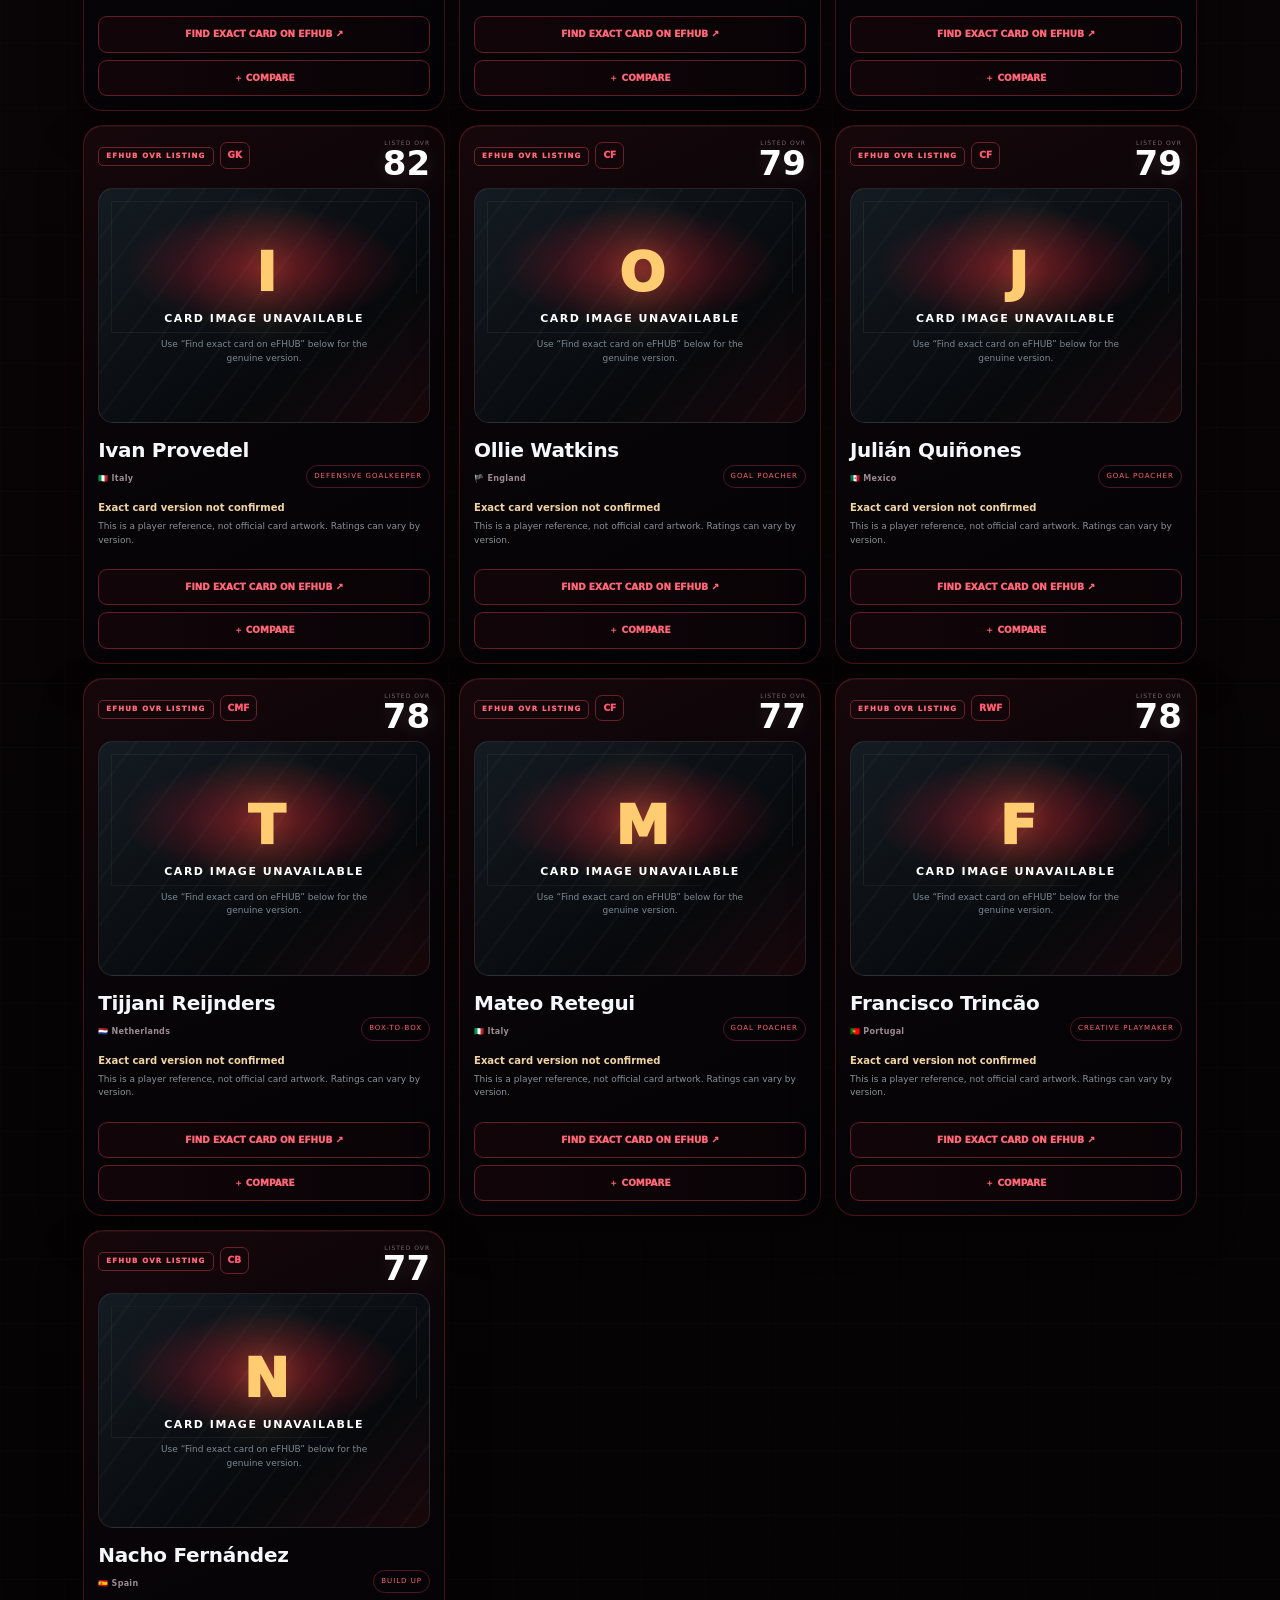
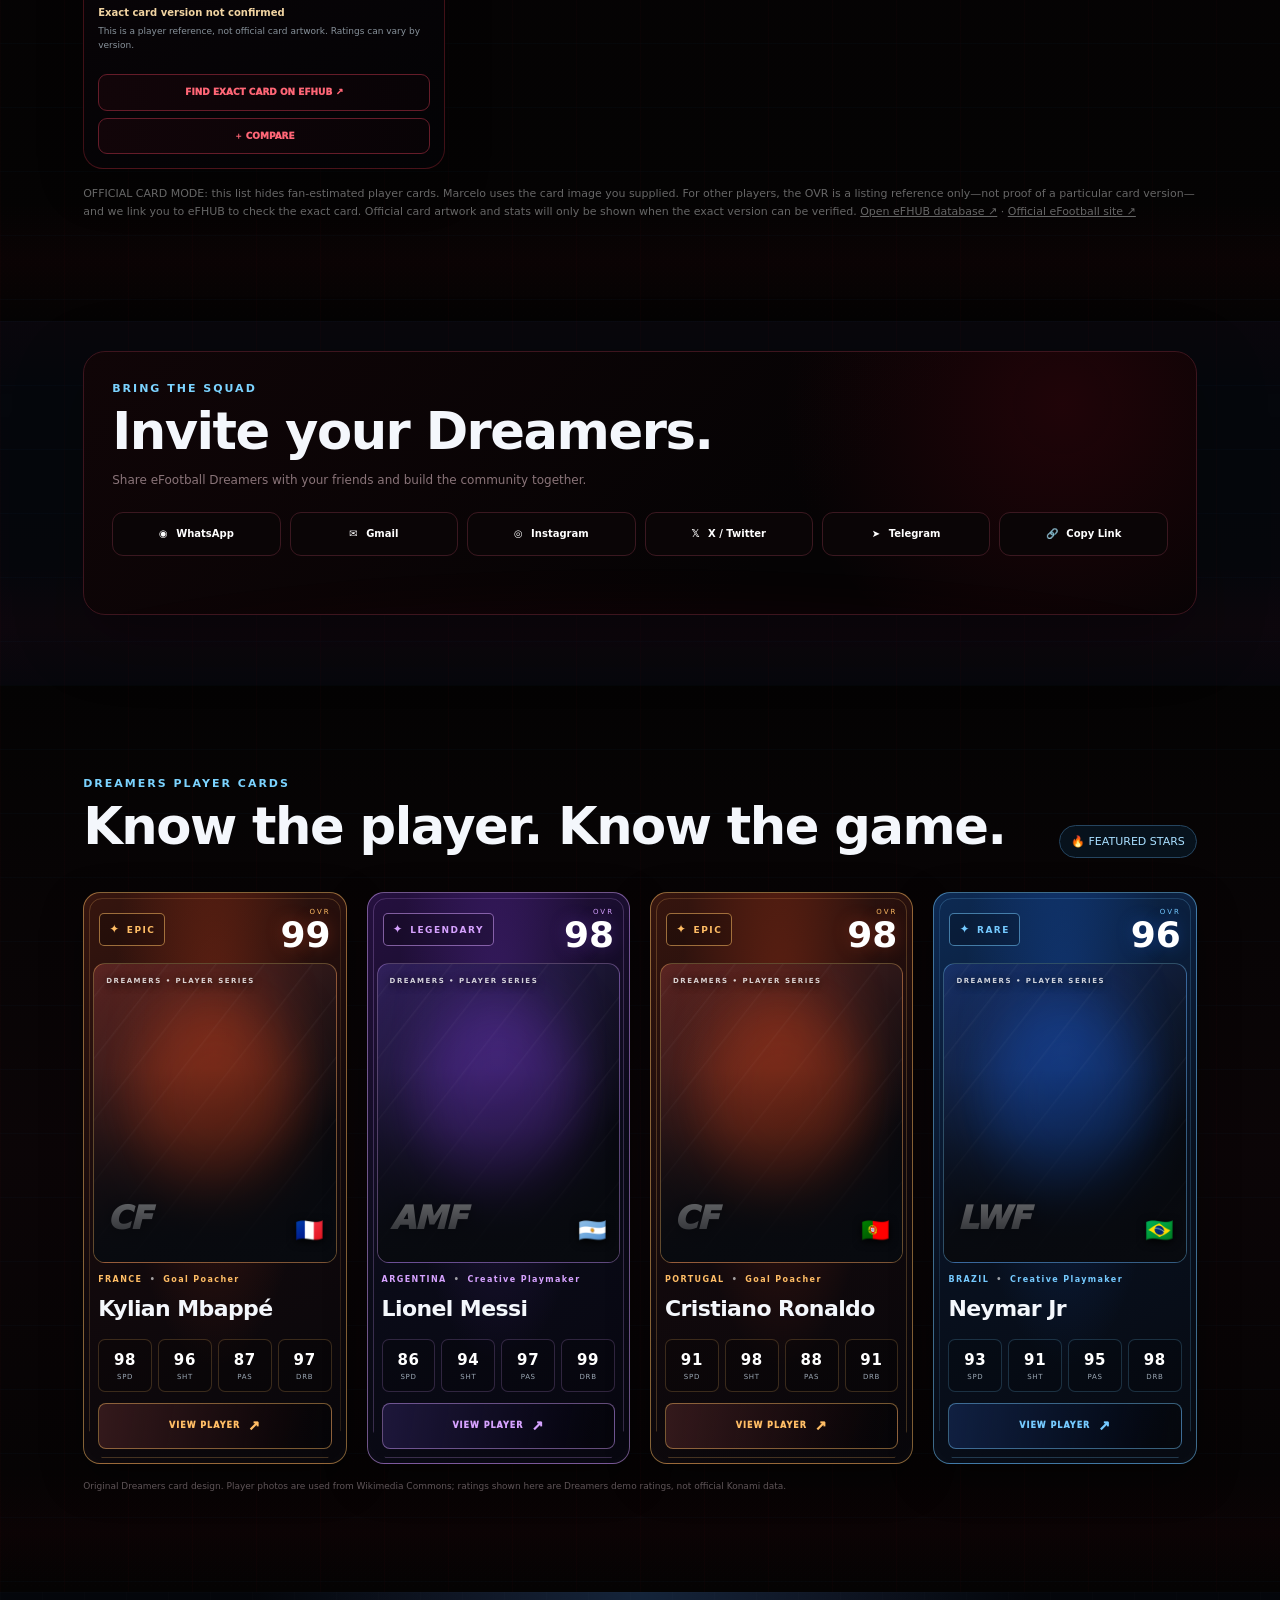
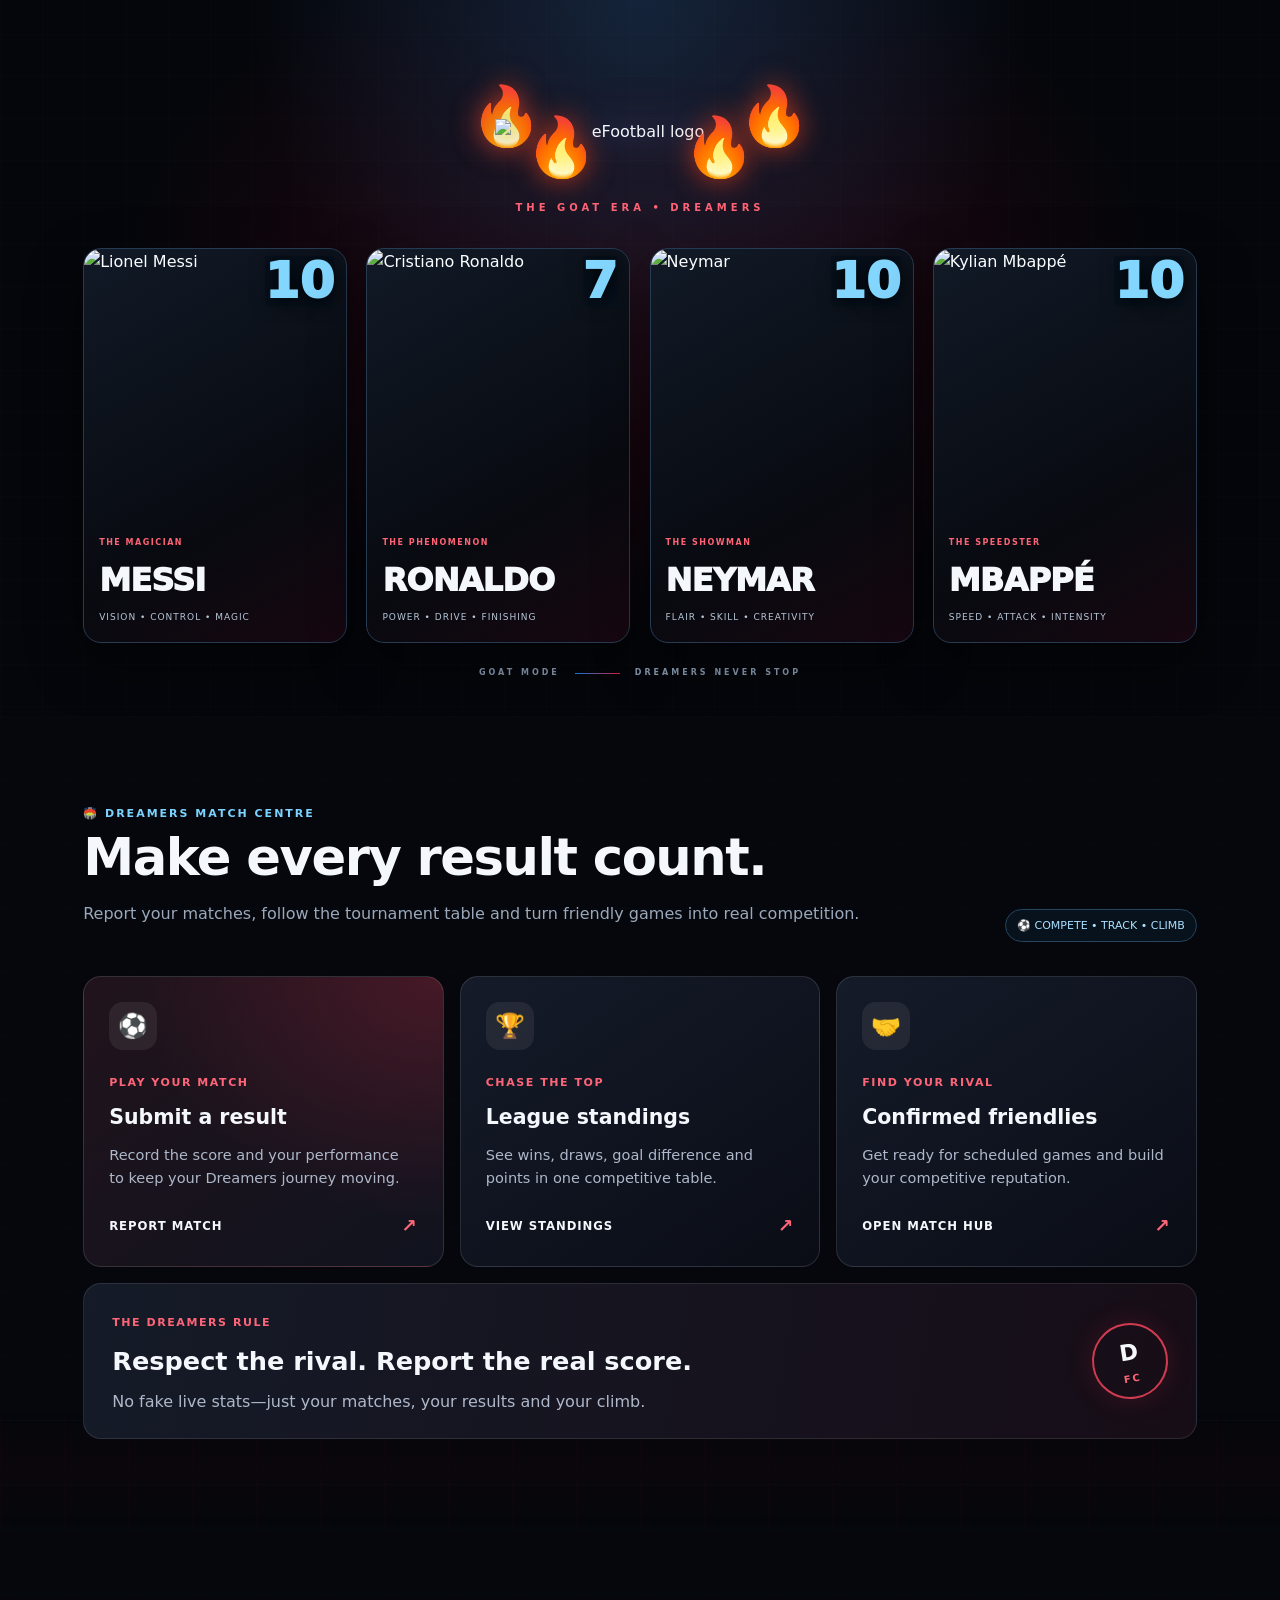
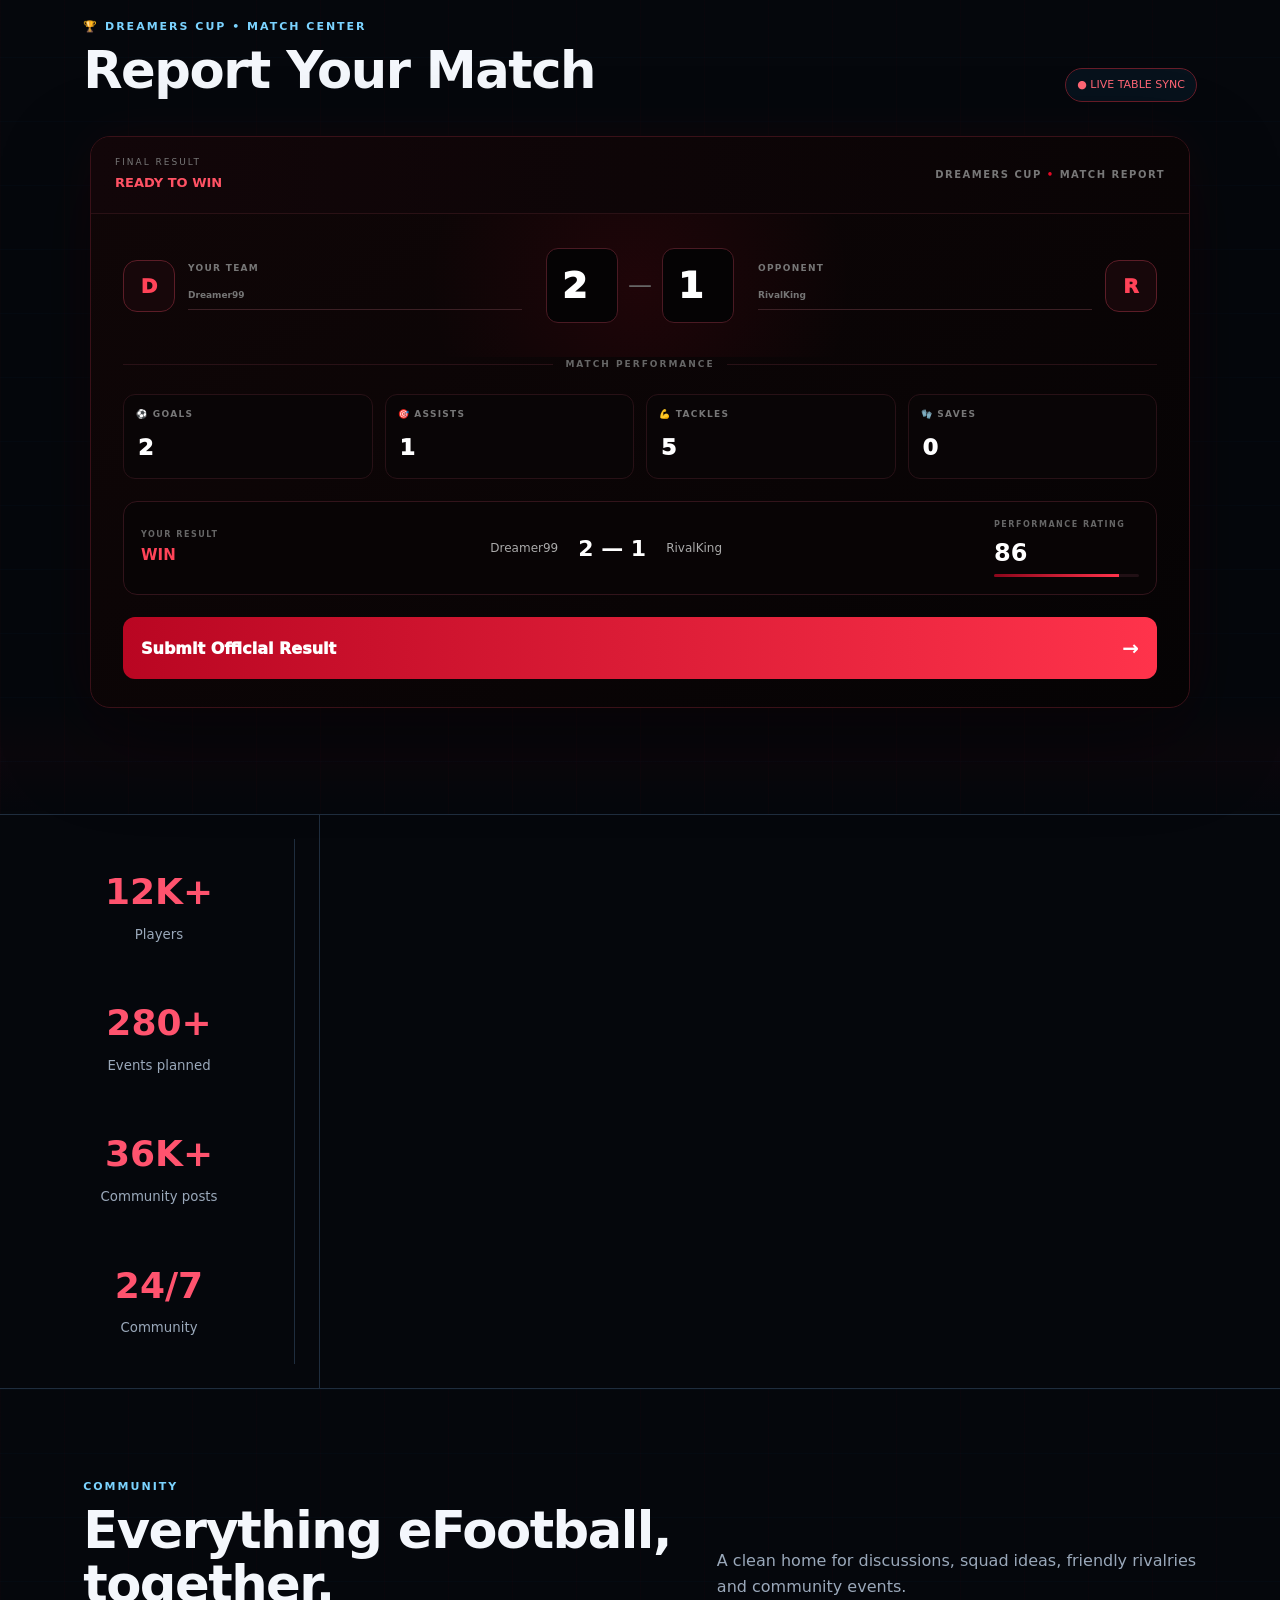
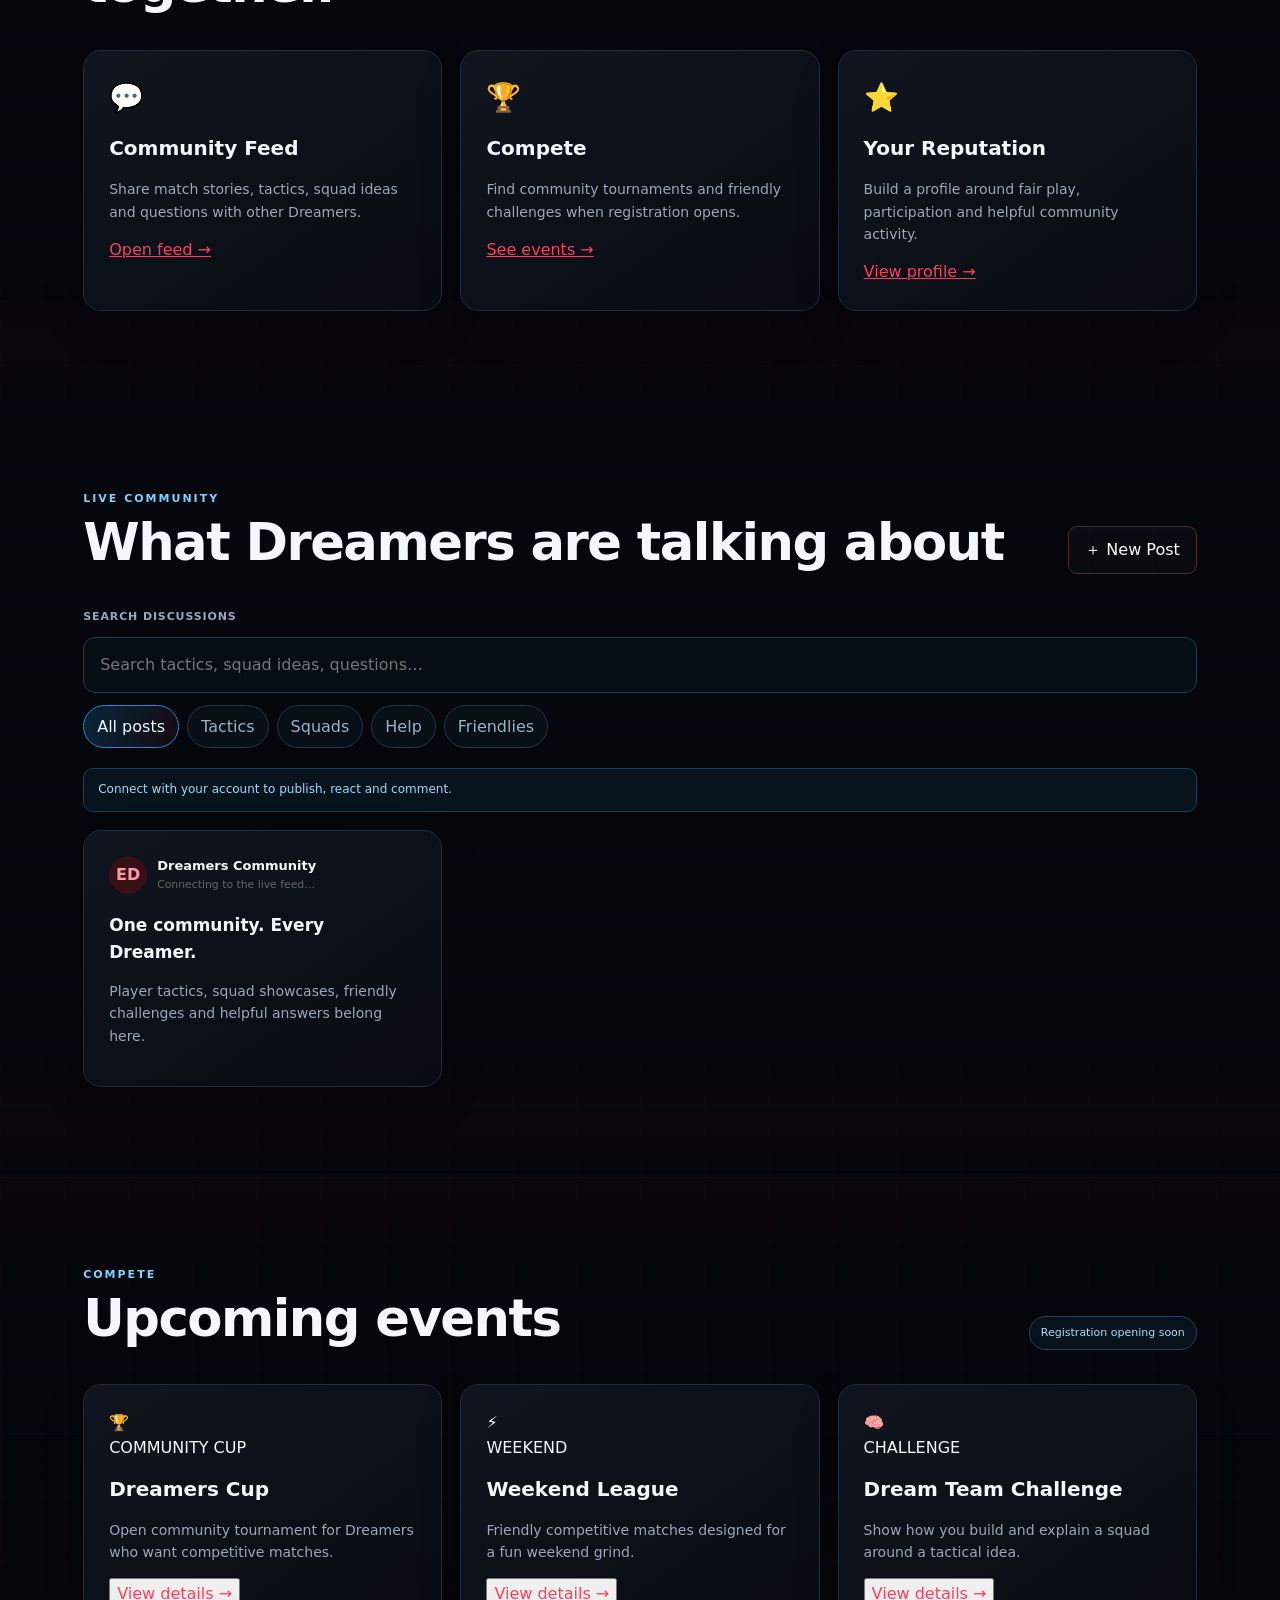
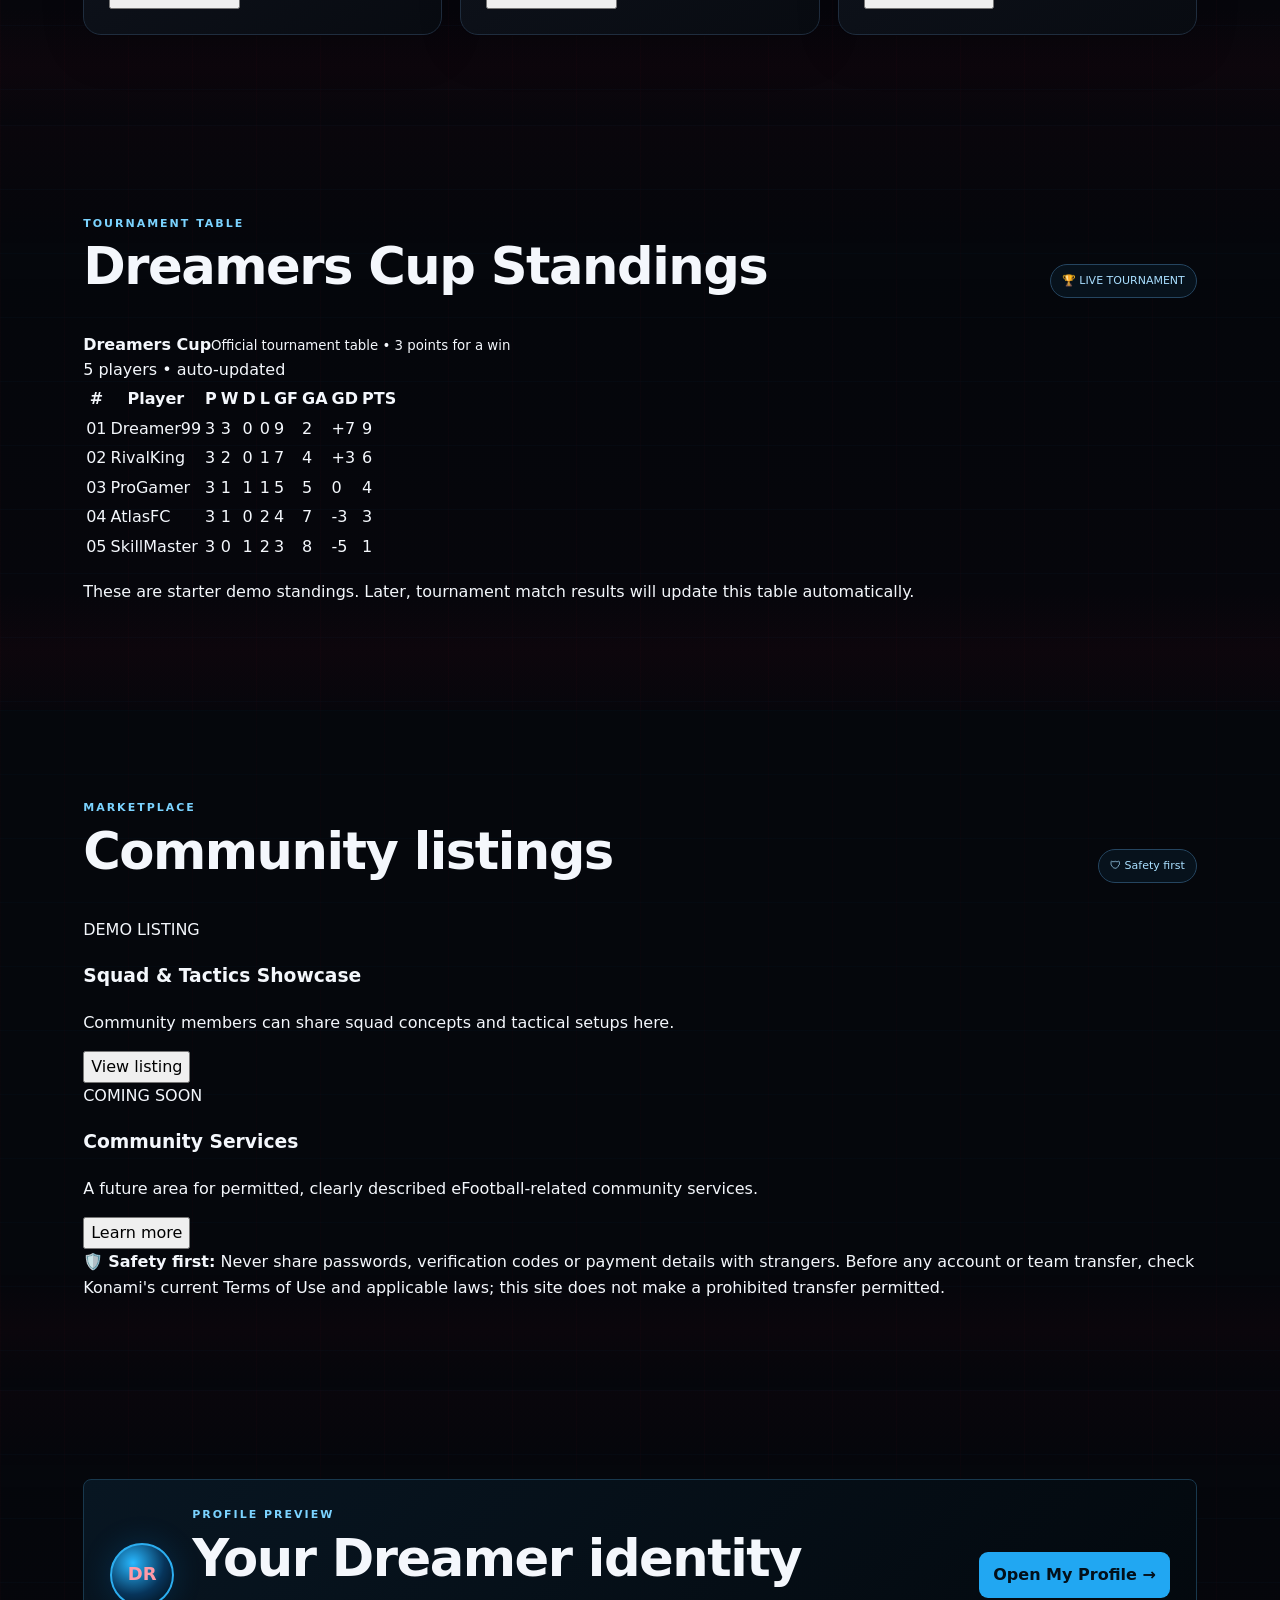
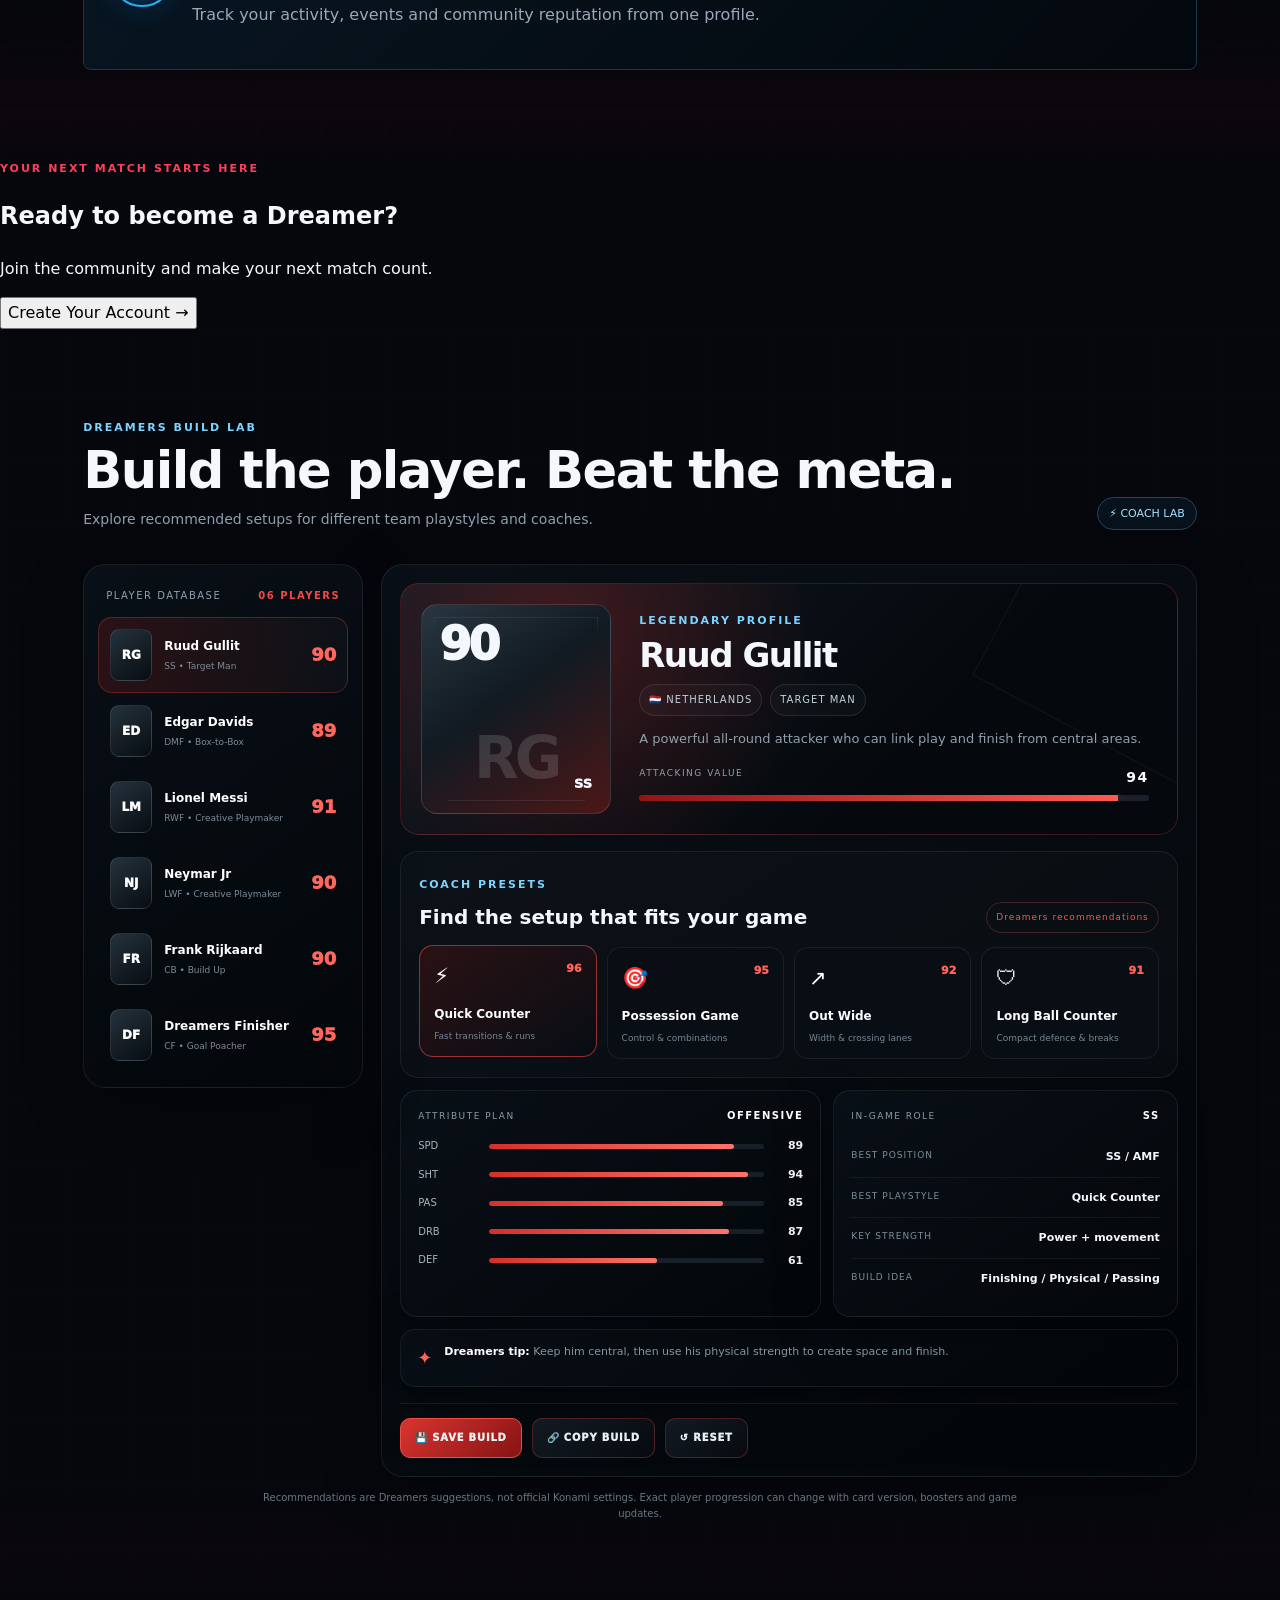
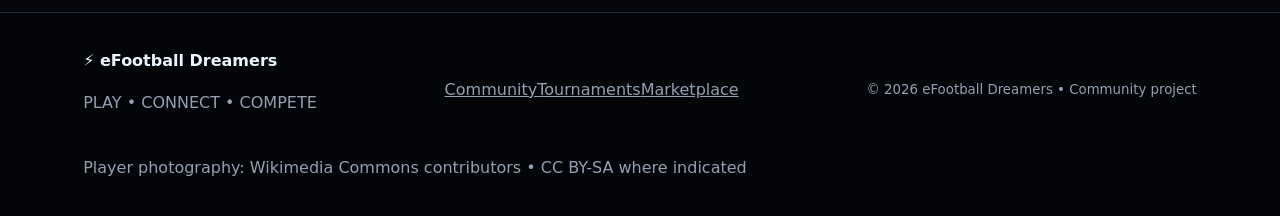
==== commit df619107: "Refresh asset versions for Match Centre redesign" ====
--- a/index.html
+++ b/index.html
@@ -4,7 +4,7 @@
 <meta charset="UTF-8"><meta name="viewport" content="width=device-width,initial-scale=1">
 <meta name="description" content="eFootball Dreamers is the arena for eFootball players to connect, share squads, build players, challenge rivals and compete.">
 <title>eFootball Dreamers | PLAY • CHAT • TRADE • COMPETE</title>
-<link rel="stylesheet" href="style.css?v=community-live-20261016">
+<link rel="stylesheet" href="style.css?v=match-centre-20261019">
 </head>
 <body>
 <div class="launch-ribbon">Dreamers match centre <span aria-hidden="true">/</span> <a href="./accounts.html">Create account · Schedule a friendly · Track countdown</a></div>
@@ -228,7 +228,7 @@
 </section>
 </main>
 <footer><div><b>⚡ eFootball Dreamers</b><p>PLAY • CONNECT • COMPETE</p></div><div class="footer-links"><a href="#community">Community</a><a href="#tournaments">Tournaments</a><a href="#marketplace">Marketplace</a></div><small>© 2026 eFootball Dreamers • Community project</small><div class="photo-credits">Player photography: Wikimedia Commons contributors • CC BY-SA where indicated</div></footer>
-<script src="script.js?v=community-live-20261016"></script>
+<script src="script.js?v=match-centre-20261019"></script>
 
 <script src="marcelo-playerhub.js?v=arena-redesign-20261013"></script>
 </body></html>
--- a/style.css
+++ b/style.css
@@ -605,3 +605,24 @@
 .community-comments-card #communityCommentMessage{min-height:1em;color:#aab5c7;font-size:.85rem}
 .community-comments-card #communityCommentMessage:empty{display:none}
 @media(max-width:560px){.community-comments-card{padding:22px 16px}.community-comments-list{max-height:36vh}.community-comment{padding:11px}}
+
+
+/* Dreamers Match Centre — replaces the simulated "Players on Fire" widget */
+.match-center-section{position:relative}
+.match-center-grid{display:grid;grid-template-columns:repeat(3,minmax(0,1fr));gap:16px;margin-top:26px}
+.match-center-card{position:relative;display:flex;flex-direction:column;align-items:flex-start;min-height:245px;padding:25px;border:1px solid rgba(255,255,255,.12);border-radius:18px;overflow:hidden;text-decoration:none;color:inherit;background:linear-gradient(145deg,rgba(22,28,43,.96),rgba(10,13,22,.98));transition:transform .2s ease,border-color .2s ease}
+.match-center-card:hover{transform:translateY(-4px);border-color:rgba(255,64,91,.65)}
+.match-center-primary{background:radial-gradient(ellipse at top right,rgba(232,45,73,.22),transparent 60%),linear-gradient(145deg,#21131c,#10131e)}
+.match-center-icon{display:grid;place-items:center;width:48px;height:48px;border-radius:14px;background:rgba(255,255,255,.07);font-size:24px;margin-bottom:24px}
+.match-center-kicker{font-size:.69rem;font-weight:800;letter-spacing:.14em;color:#ff6578}
+.match-center-card h3{font-size:1.28rem;margin:9px 0}
+.match-center-card p{font-size:.91rem;line-height:1.6;color:#aeb8ca;margin:0 0 22px}
+.match-center-card>b{display:flex;justify-content:space-between;align-items:center;width:100%;margin-top:auto;font-size:.73rem;letter-spacing:.08em}
+.match-center-card>b span{font-size:1.15rem;color:#ff6578}
+.match-center-banner{display:flex;align-items:center;justify-content:space-between;gap:20px;margin-top:16px;padding:24px 28px;border:1px solid rgba(255,255,255,.1);border-radius:18px;background:linear-gradient(100deg,rgba(22,28,42,.95),rgba(24,14,24,.94))}
+.match-center-banner h3{margin:8px 0;font-size:clamp(1.15rem,2vw,1.65rem)}
+.match-center-banner p{margin:0;color:#aeb8ca;line-height:1.5}
+.match-center-emblem{flex-shrink:0;display:flex;flex-direction:column;align-items:center;justify-content:center;width:76px;height:76px;border:2px solid rgba(255,71,95,.8);border-radius:50%;font-size:1.4rem;font-weight:900;transform:rotate(-9deg);box-shadow:0 0 28px rgba(255,50,75,.15)}
+.match-center-emblem span{font-size:.62rem;letter-spacing:.2em;color:#ff6578}
+@media(max-width:820px){.match-center-grid{grid-template-columns:1fr 1fr}.match-center-card:first-child{grid-column:span 2}}
+@media(max-width:560px){.match-center-grid{grid-template-columns:1fr}.match-center-card:first-child{grid-column:auto}.match-center-card{min-height:210px;padding:21px}.match-center-banner{padding:20px}.match-center-emblem{width:60px;height:60px;font-size:1.1rem}}
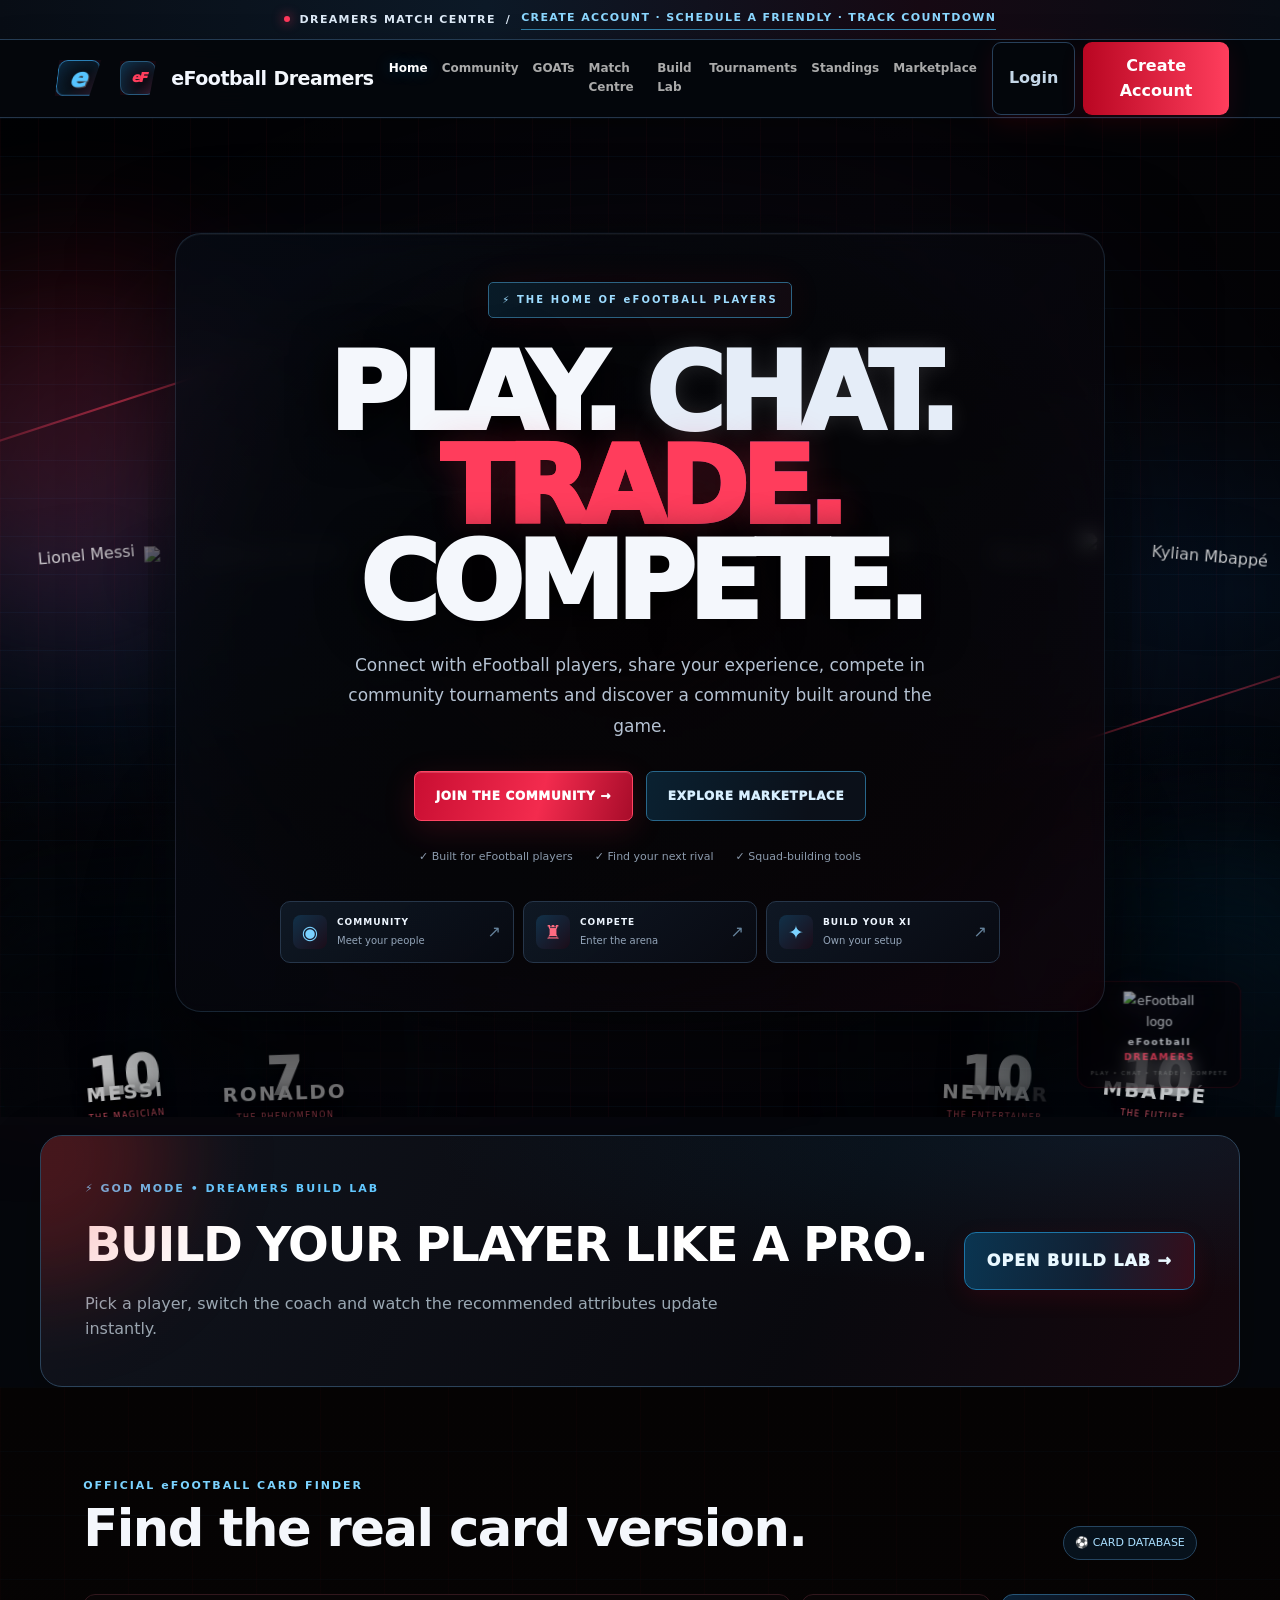
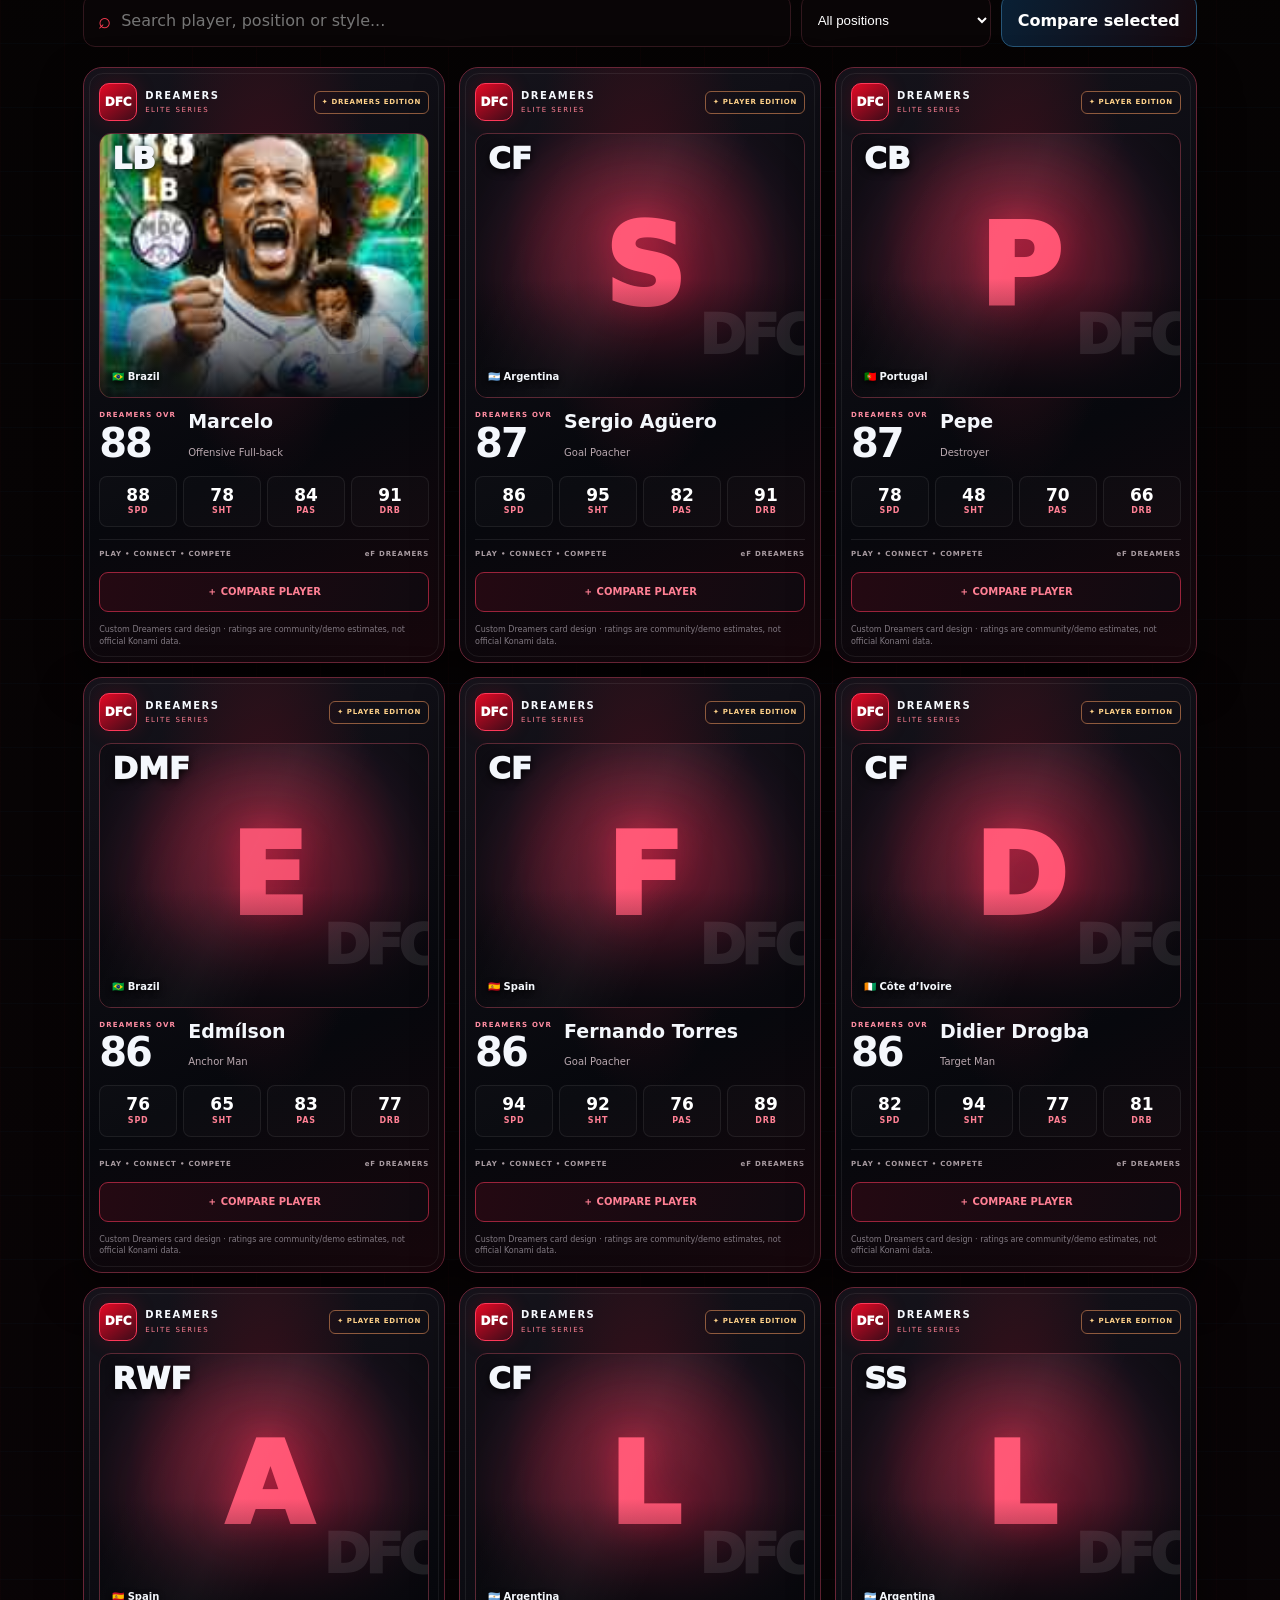
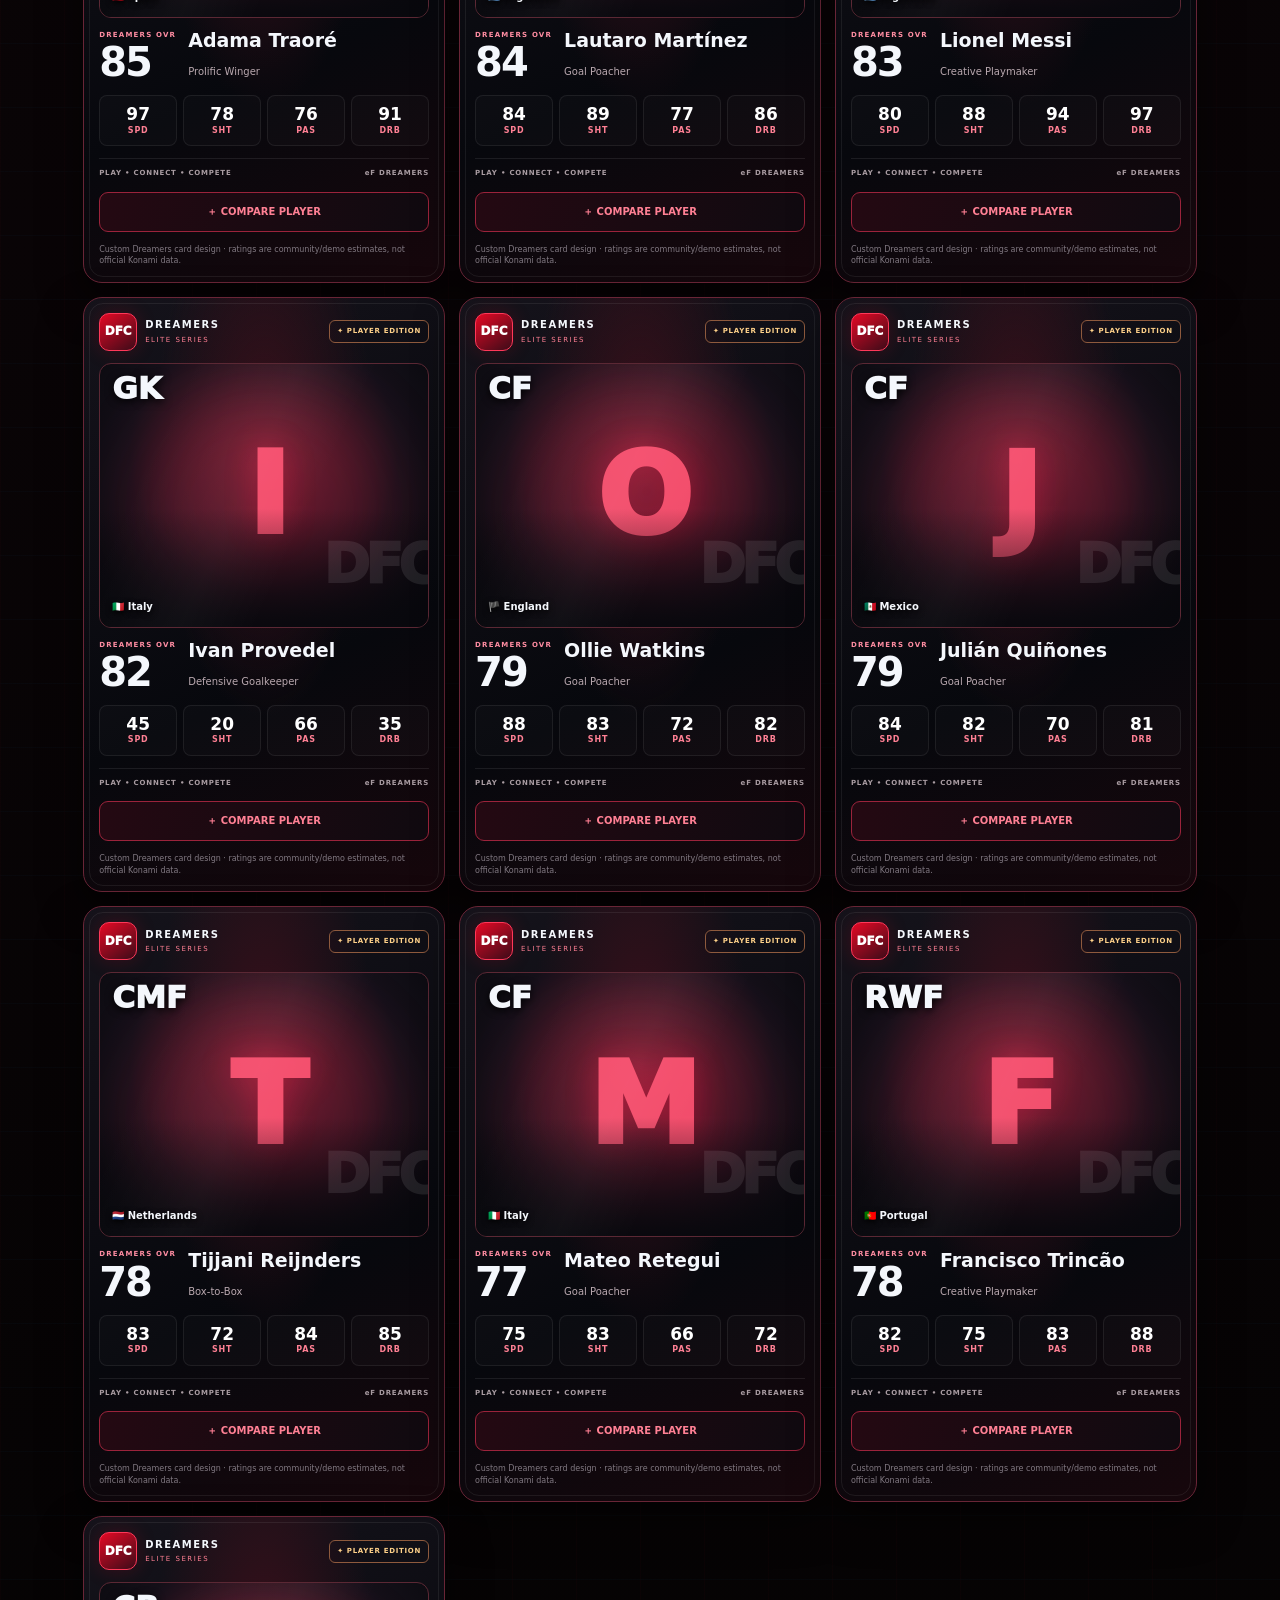
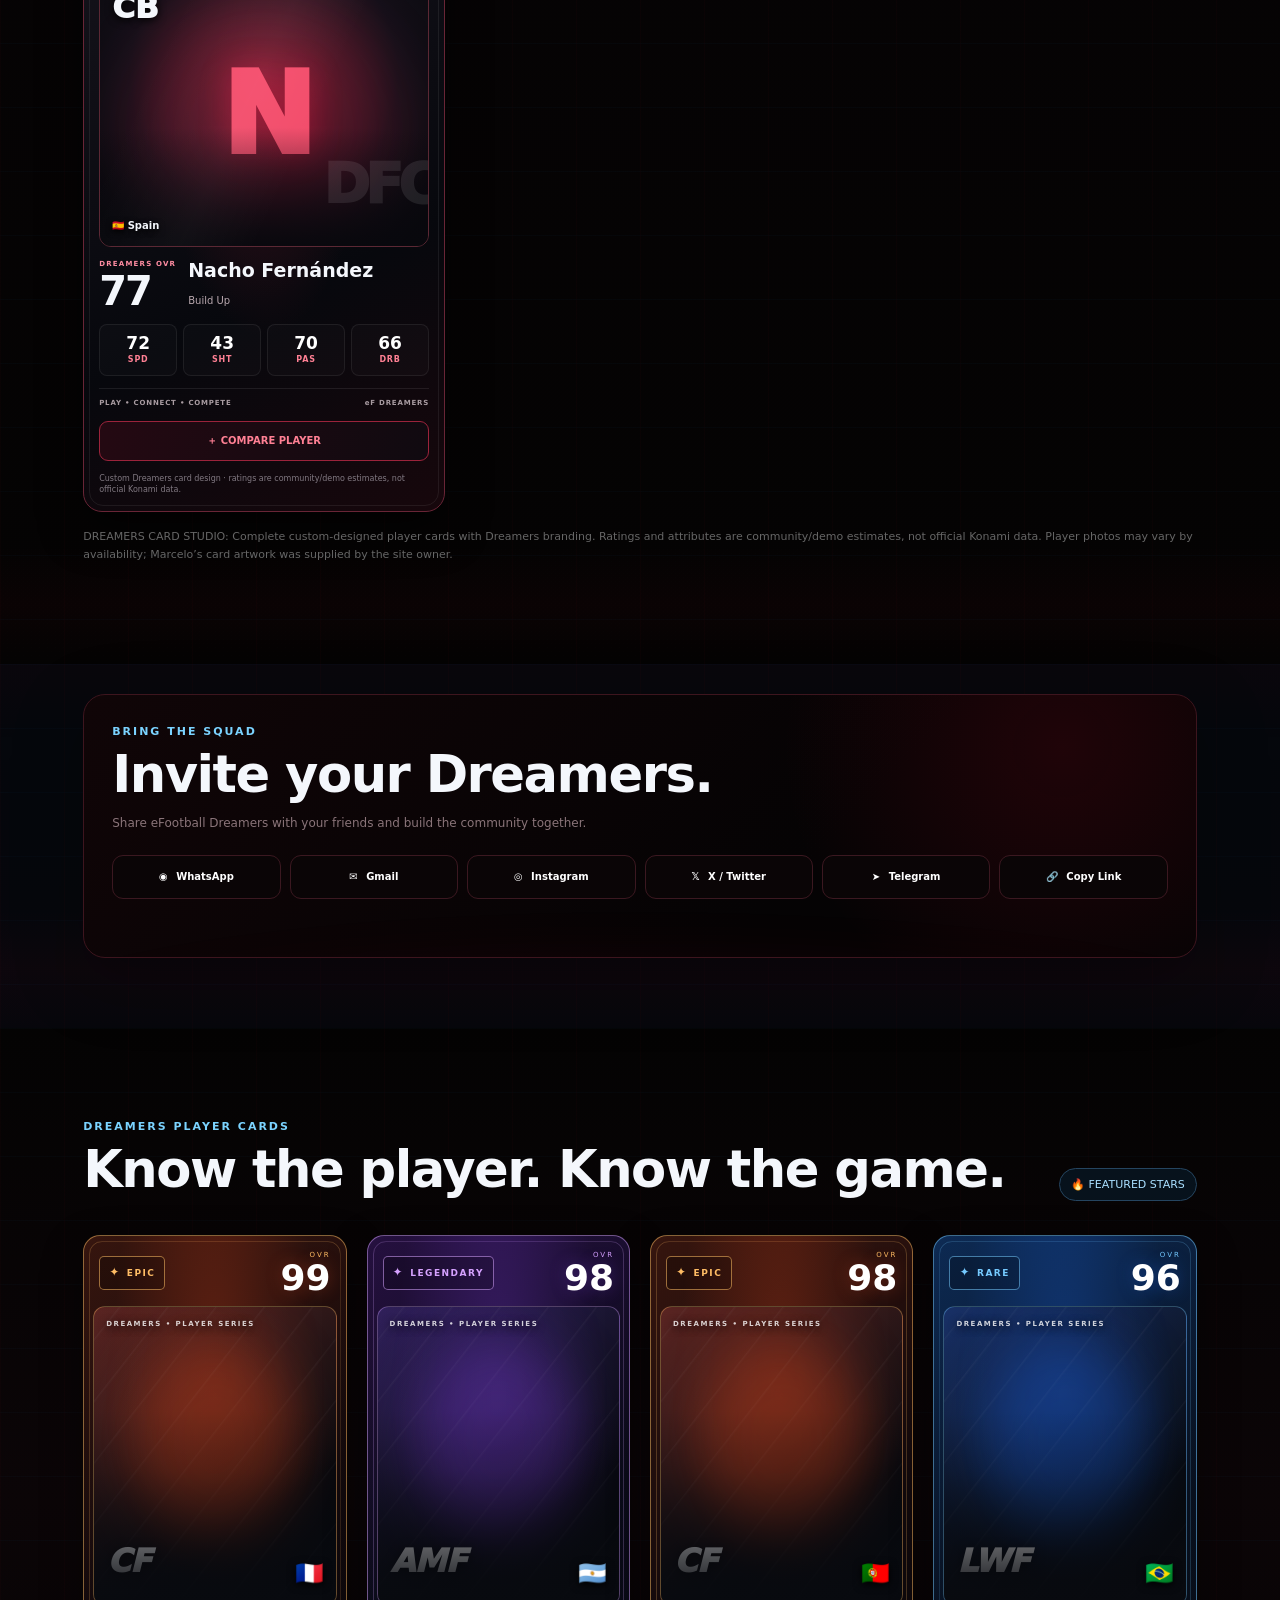
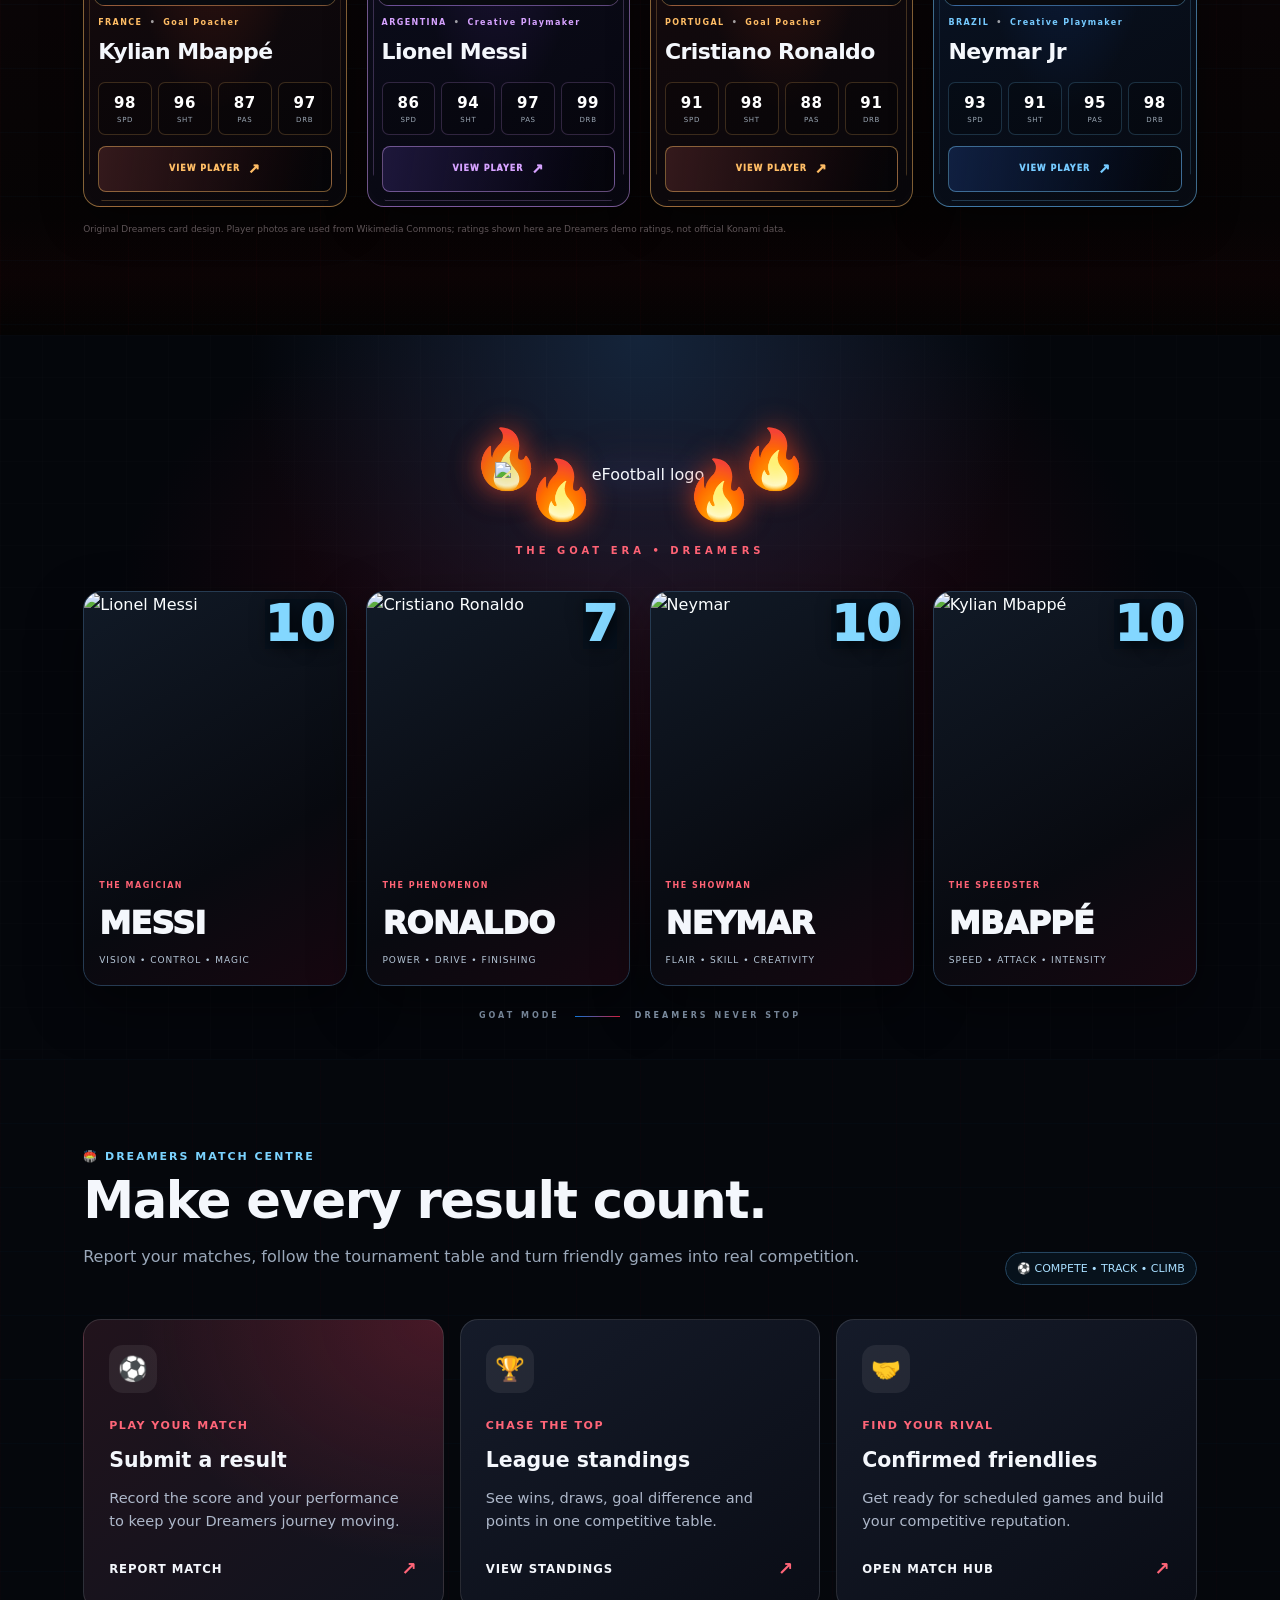
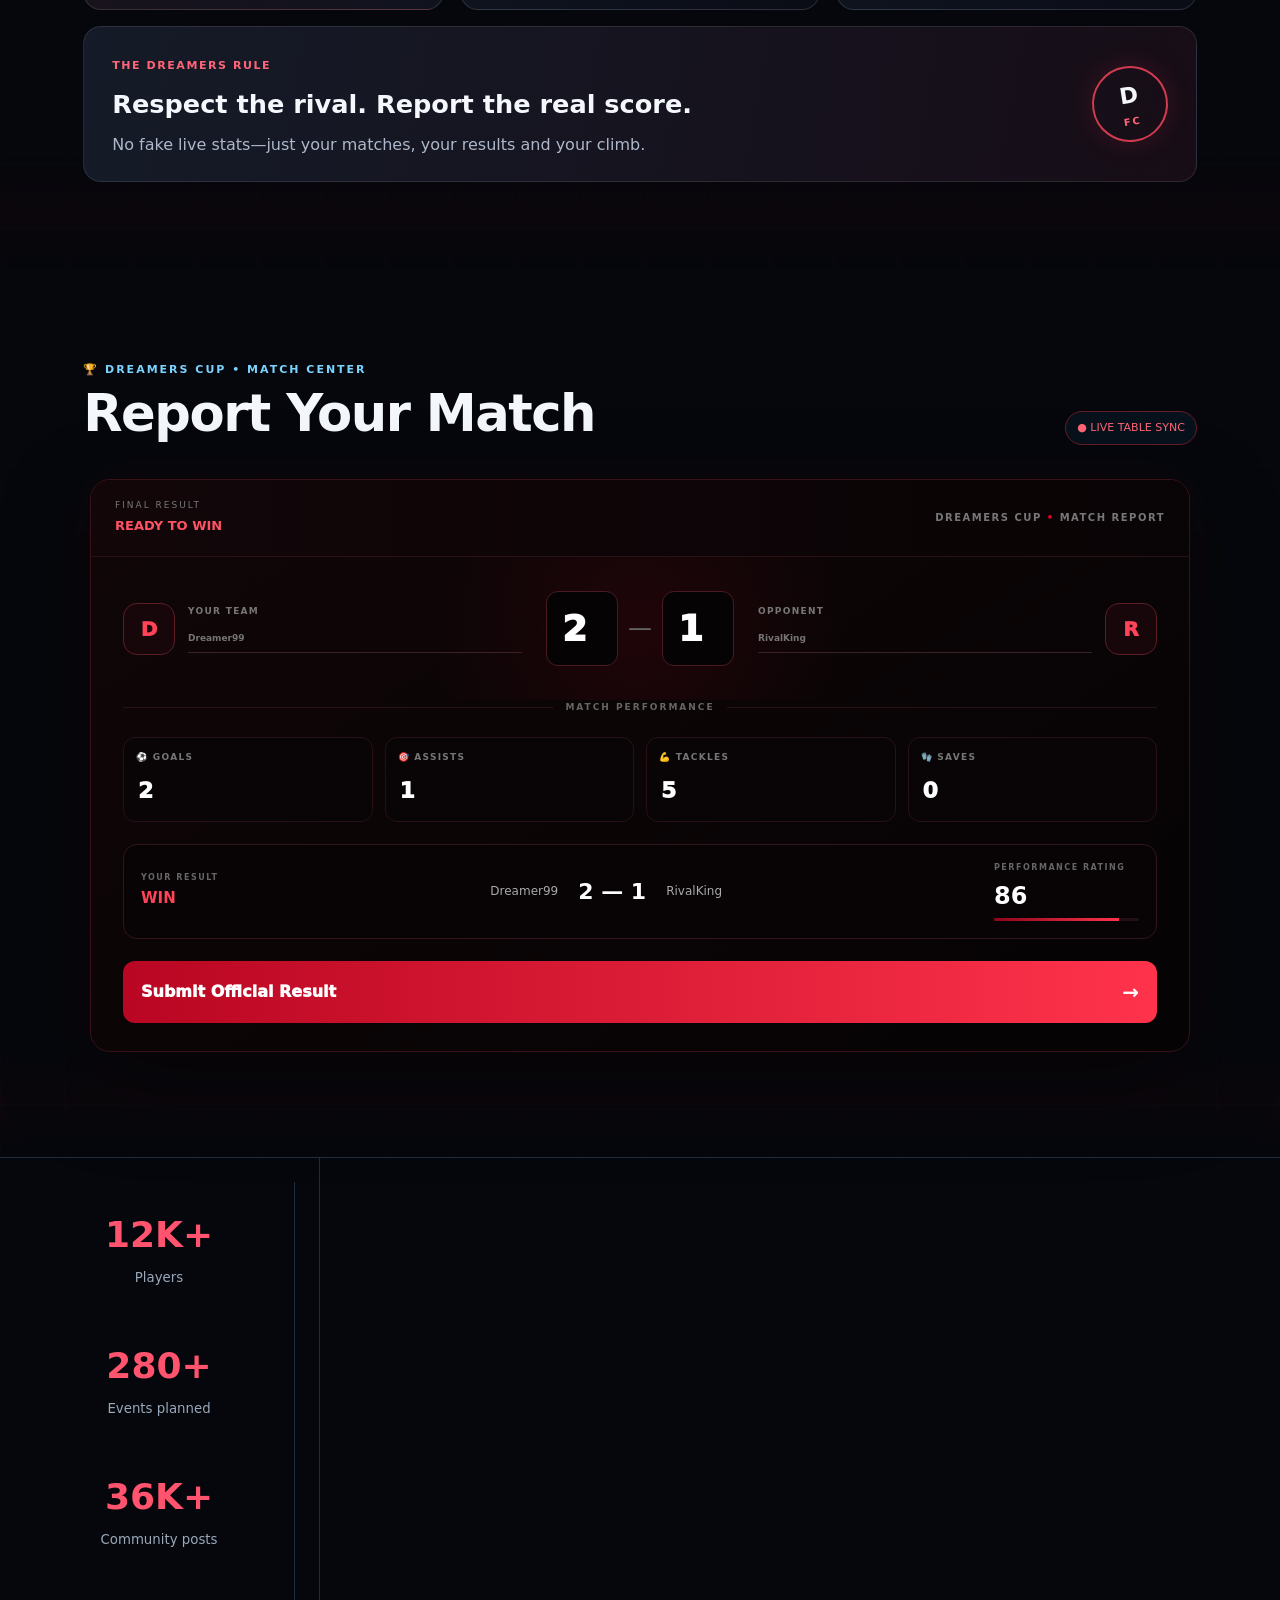
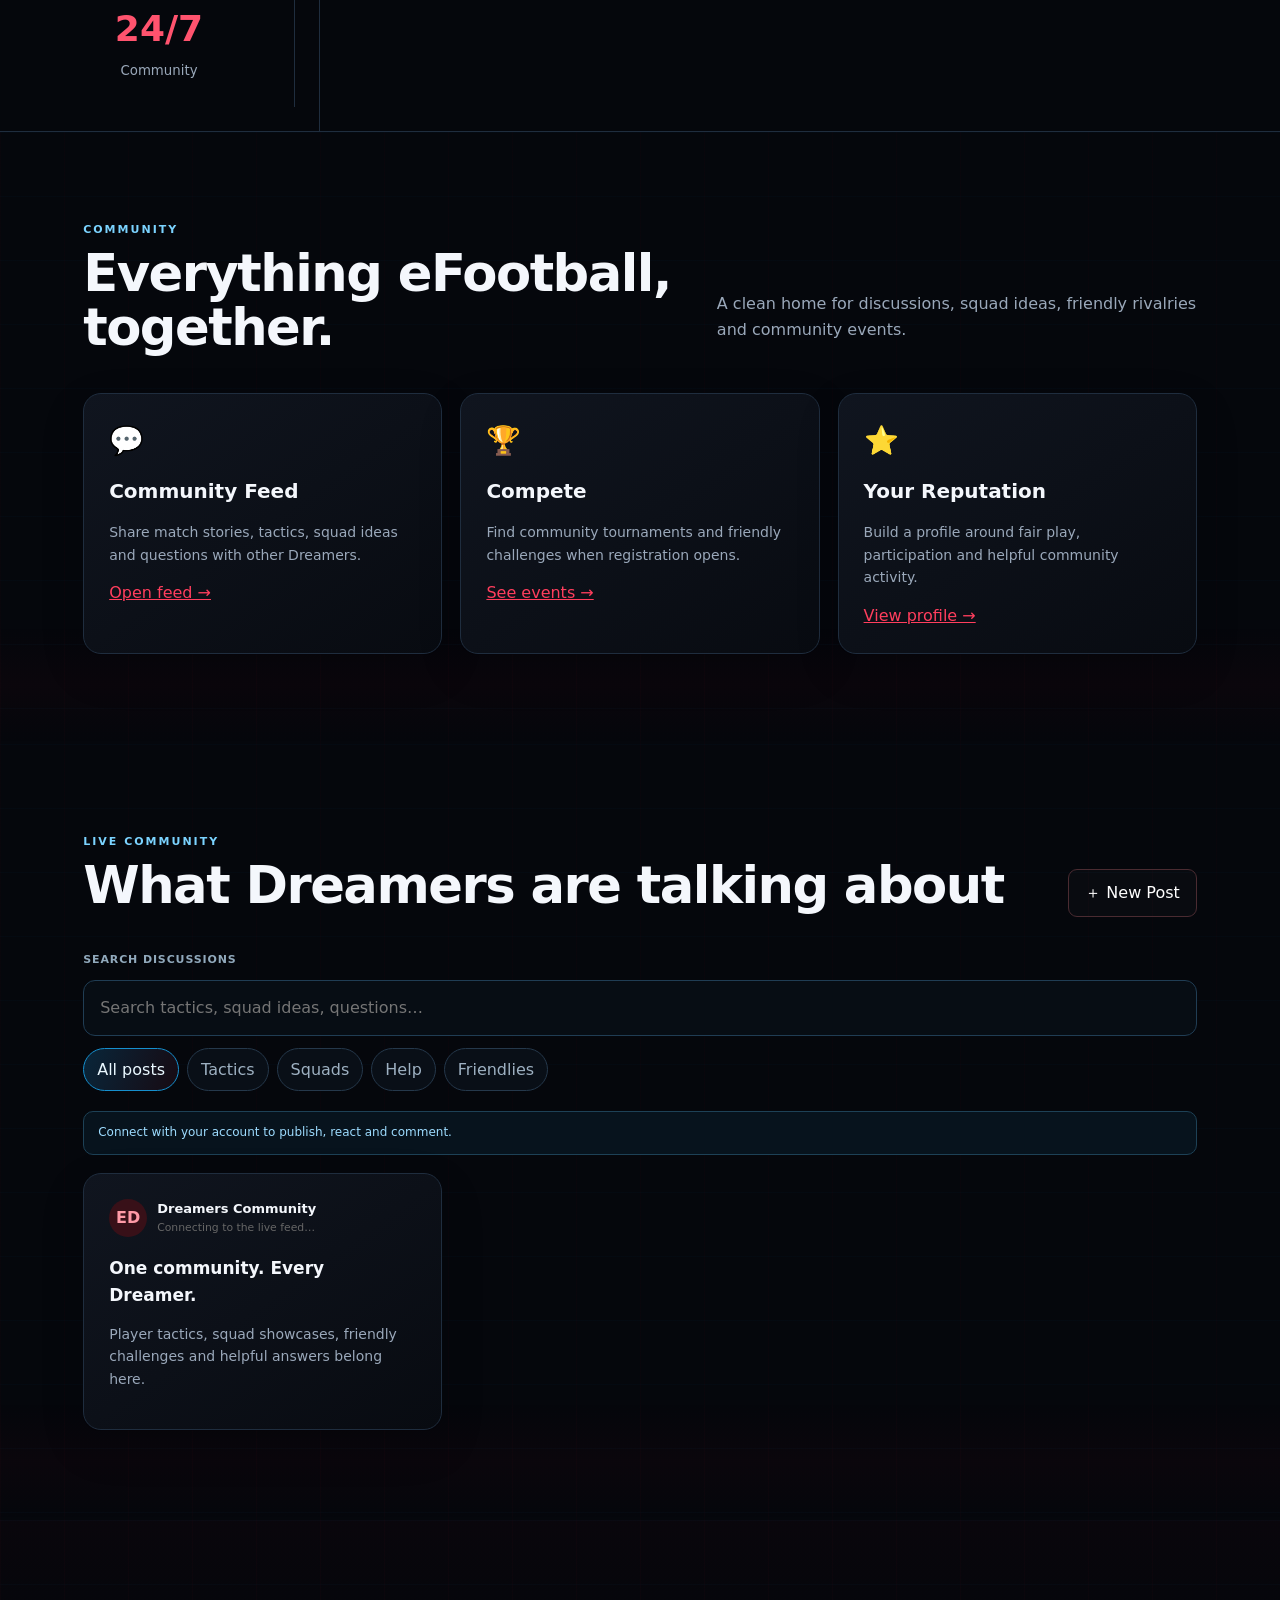
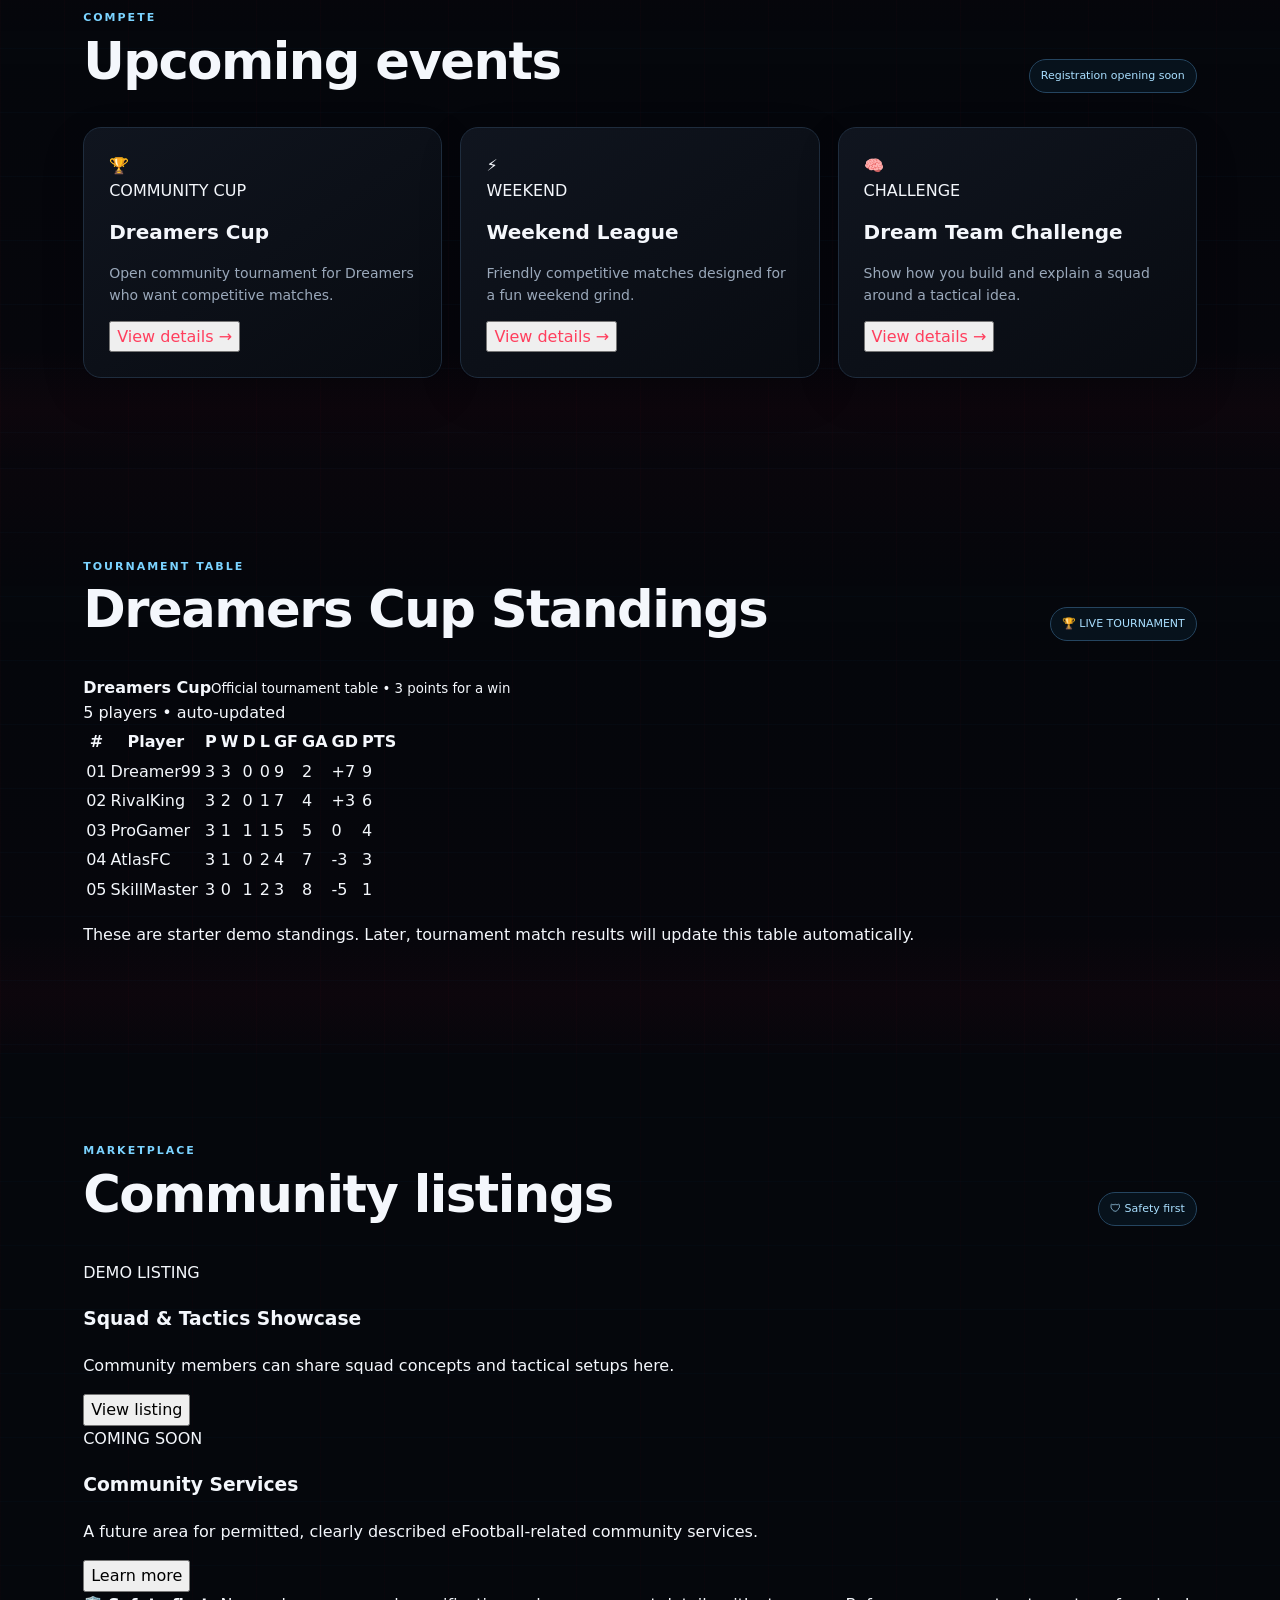
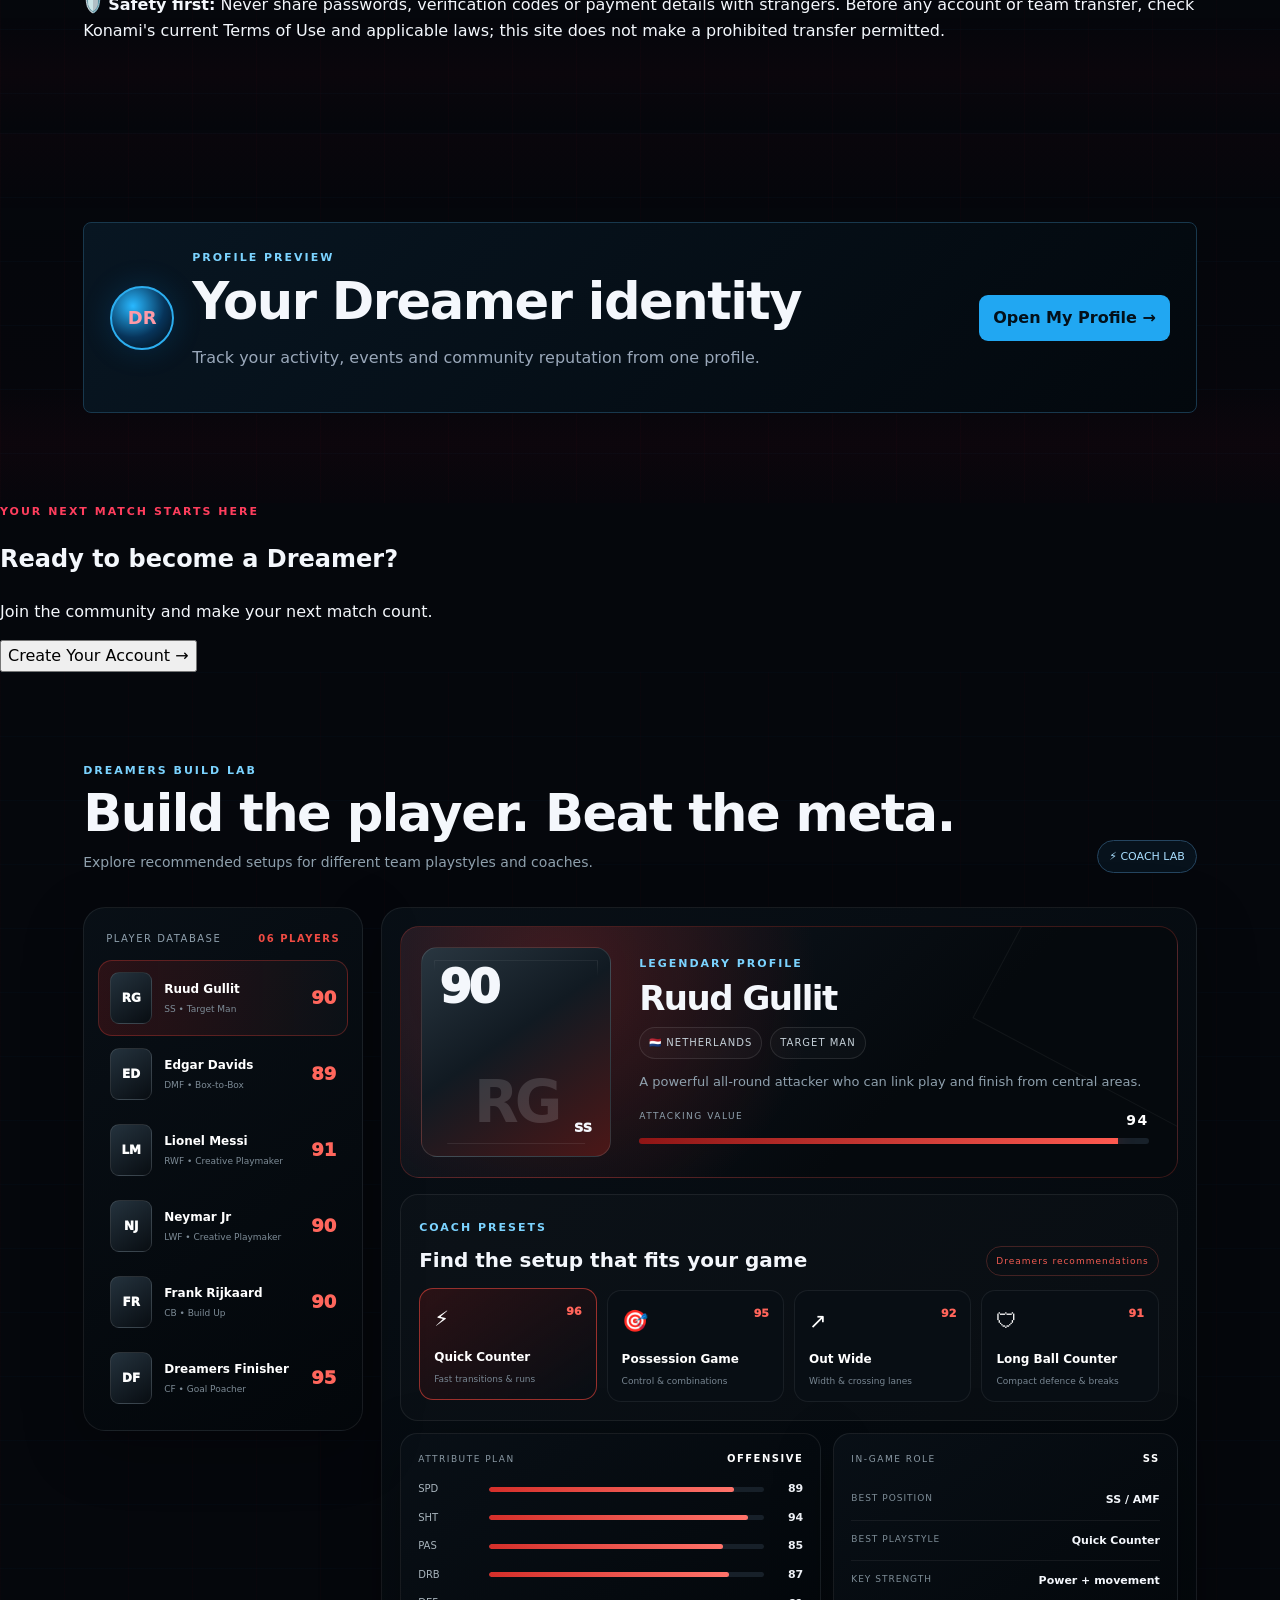
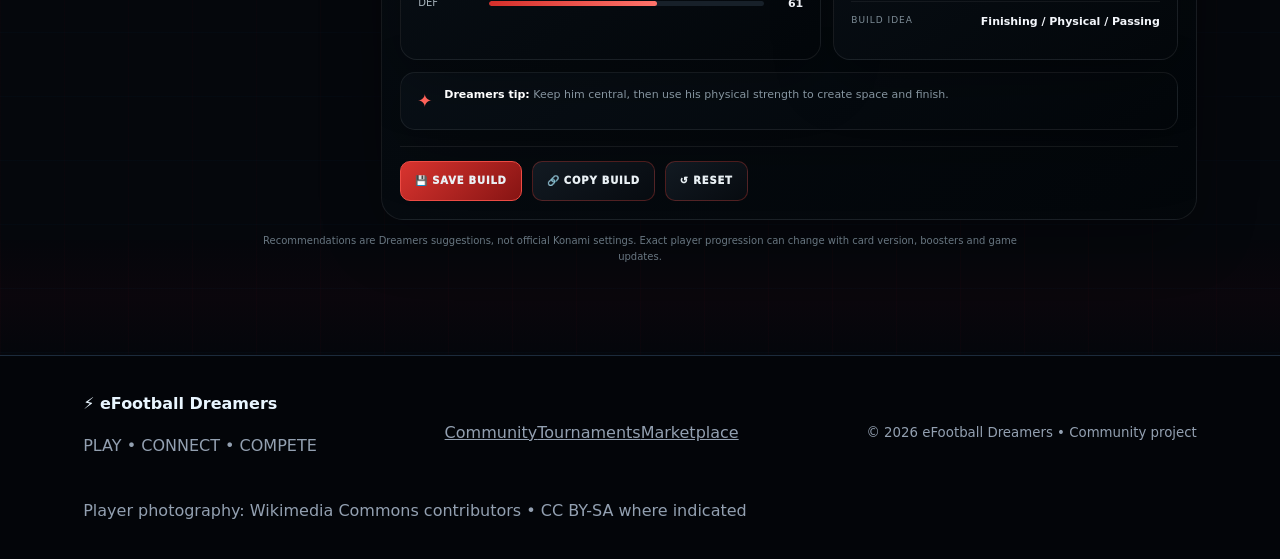
==== commit 3224a225: "Update player card studio copy and refresh redesigned script" ====
--- a/index.html
+++ b/index.html
@@ -4,7 +4,7 @@
 <meta charset="UTF-8"><meta name="viewport" content="width=device-width,initial-scale=1">
 <meta name="description" content="eFootball Dreamers is the arena for eFootball players to connect, share squads, build players, challenge rivals and compete.">
 <title>eFootball Dreamers | PLAY • CHAT • TRADE • COMPETE</title>
-<link rel="stylesheet" href="style.css?v=match-centre-20261019">
+<link rel="stylesheet" href="style.css?v=player-cards-fix-20261028">
 </head>
 <body>
 <div class="launch-ribbon">Dreamers match centre <span aria-hidden="true">/</span> <a href="./accounts.html">Create account · Schedule a friendly · Track countdown</a></div>
@@ -46,7 +46,7 @@
   <a href="#build-lab" class="god-launcher-btn">OPEN BUILD LAB <span>→</span></a>
 </section>
 
-<section id="player-hub" class="section player-hub-section"><div class="section-head"><div><p class="eyebrow">OFFICIAL eFOOTBALL CARD FINDER</p><h2>Find the real card version.</h2></div><span class="pill">⚽ CARD DATABASE</span></div><div class="hub-toolbar"><div class="hub-search"><span>⌕</span><input id="playerSearch" type="search" placeholder="Search player, position or style..." oninput="filterDreamersPlayers()"></div><select id="playerFilter" onchange="filterDreamersPlayers()" aria-label="Filter players"><option value="ALL">All positions</option><option value="CF">CF</option><option value="AMF">AMF</option><option value="CMF">CMF</option><option value="DMF">DMF</option><option value="CB">CB</option><option value="GK">GK</option></select><button class="hub-compare-btn" type="button" onclick="compareDreamersPlayers()">Compare selected</button></div><div id="dreamersPlayerGrid" class="dreamers-player-grid"></div><div id="playerCompare" class="player-compare" hidden></div><p class="hub-note">OFFICIAL CARD MODE: this list hides fan-estimated player cards. Marcelo uses the card image you supplied. For other players, the OVR is a listing reference only—not proof of a particular card version—and we link you to eFHUB to check the exact card. Official card artwork and stats will only be shown when the exact version can be verified. <a href="https://efhub.com/" target="_blank" rel="noopener noreferrer">Open eFHUB database ↗</a> · <a href="https://www.konami.com/efootball/en/" target="_blank" rel="noopener noreferrer">Official eFootball site ↗</a></p></section><section id="invite" class="section invite-section"><div class="invite-card"><div class="invite-copy"><p class="eyebrow">BRING THE SQUAD</p><h2>Invite your Dreamers.</h2><p>Share eFootball Dreamers with your friends and build the community together.</p></div><div class="invite-actions"><button type="button" class="invite-btn whatsapp" onclick="shareDreamers('whatsapp')"><span>◉</span> WhatsApp</button><button type="button" class="invite-btn gmail" onclick="shareDreamers('gmail')"><span>✉</span> Gmail</button><button type="button" class="invite-btn instagram" onclick="shareDreamers('instagram')"><span>◎</span> Instagram</button><button type="button" class="invite-btn twitter" onclick="shareDreamers('twitter')"><span>𝕏</span> X / Twitter</button><button type="button" class="invite-btn telegram" onclick="shareDreamers('telegram')"><span>➤</span> Telegram</button><button type="button" class="invite-btn copy" onclick="shareDreamers('copy')"><span>🔗</span> Copy Link</button></div><p id="inviteStatus" class="invite-status" aria-live="polite"></p></div></section>
+<section id="player-hub" class="section player-hub-section"><div class="section-head"><div><p class="eyebrow">OFFICIAL eFOOTBALL CARD FINDER</p><h2>Find the real card version.</h2></div><span class="pill">⚽ CARD DATABASE</span></div><div class="hub-toolbar"><div class="hub-search"><span>⌕</span><input id="playerSearch" type="search" placeholder="Search player, position or style..." oninput="filterDreamersPlayers()"></div><select id="playerFilter" onchange="filterDreamersPlayers()" aria-label="Filter players"><option value="ALL">All positions</option><option value="CF">CF</option><option value="AMF">AMF</option><option value="CMF">CMF</option><option value="DMF">DMF</option><option value="CB">CB</option><option value="GK">GK</option></select><button class="hub-compare-btn" type="button" onclick="compareDreamersPlayers()">Compare selected</button></div><div id="dreamersPlayerGrid" class="dreamers-player-grid"></div><div id="playerCompare" class="player-compare" hidden></div><p class="hub-note">DREAMERS CARD STUDIO: Complete custom-designed player cards with Dreamers branding. Ratings and attributes are community/demo estimates, not official Konami data. Player photos may vary by availability; Marcelo’s card artwork was supplied by the site owner.</p></section><section id="invite" class="section invite-section"><div class="invite-card"><div class="invite-copy"><p class="eyebrow">BRING THE SQUAD</p><h2>Invite your Dreamers.</h2><p>Share eFootball Dreamers with your friends and build the community together.</p></div><div class="invite-actions"><button type="button" class="invite-btn whatsapp" onclick="shareDreamers('whatsapp')"><span>◉</span> WhatsApp</button><button type="button" class="invite-btn gmail" onclick="shareDreamers('gmail')"><span>✉</span> Gmail</button><button type="button" class="invite-btn instagram" onclick="shareDreamers('instagram')"><span>◎</span> Instagram</button><button type="button" class="invite-btn twitter" onclick="shareDreamers('twitter')"><span>𝕏</span> X / Twitter</button><button type="button" class="invite-btn telegram" onclick="shareDreamers('telegram')"><span>➤</span> Telegram</button><button type="button" class="invite-btn copy" onclick="shareDreamers('copy')"><span>🔗</span> Copy Link</button></div><p id="inviteStatus" class="invite-status" aria-live="polite"></p></div></section>
 <section id="featured-cards" class="section featured-cards-section"><div class="section-head"><div><p class="eyebrow">DREAMERS PLAYER CARDS</p><h2>Know the player. Know the game.</h2></div><span class="pill">🔥 FEATURED STARS</span></div><div id="featuredCardGrid" class="featured-card-grid"></div><p class="cards-disclaimer">Original Dreamers card design. Player photos are used from Wikimedia Commons; ratings shown here are Dreamers demo ratings, not official Konami data.</p></section>
 <section id="goats" class="goat-wallpaper"><div class="section-orbit"></div><div class="wallpaper-noise"></div><div class="energy energy-one"></div><div class="energy energy-two"></div><div class="energy energy-three"></div><div class="goat-intro"><div class="flame-logo-wrap"><span class="flame flame-a">🔥</span><span class="flame flame-b">🔥</span><img class="giant-ef-logo" src="https://commons.wikimedia.org/wiki/Special:FilePath/EFootball_logo.svg" alt="eFootball logo"><span class="flame flame-c">🔥</span><span class="flame flame-d">🔥</span></div><p>THE GOAT ERA • DREAMERS</p></div><div class="goat-stage"><div class="goat-card goat-messi"><img src="https://commons.wikimedia.org/wiki/Special:FilePath/Lionel_Messi_Argentina_v_Egypt_7_July_2026-112.jpg" alt="Lionel Messi"><span class="goat-number">10</span><div><small>THE MAGICIAN</small><h3>MESSI</h3><p>VISION • CONTROL • MAGIC</p></div></div><div class="goat-card goat-ronaldo"><img src="https://commons.wikimedia.org/wiki/Special:FilePath/Cristiano_Ronaldo_Croatia_v_Portugal_2_July_2026-087.jpg" alt="Cristiano Ronaldo"><span class="goat-number">7</span><div><small>THE PHENOMENON</small><h3>RONALDO</h3><p>POWER • DRIVE • FINISHING</p></div></div><div class="goat-card goat-neymar"><img src="https://commons.wikimedia.org/wiki/Special:FilePath/Neymar_Junior_Brazil_V_Morocco_13_June_2026-145.jpg" alt="Neymar"><span class="goat-number">10</span><div><small>THE SHOWMAN</small><h3>NEYMAR</h3><p>FLAIR • SKILL • CREATIVITY</p></div></div><div class="goat-card goat-mbappe"><img src="https://commons.wikimedia.org/wiki/Special:FilePath/Kylian_Mbappe_France_v_Paraguay_4_July_2026-124.jpg" alt="Kylian Mbappé"><span class="goat-number">10</span><div><small>THE SPEEDSTER</small><h3>MBAPPÉ</h3><p>SPEED • ATTACK • INTENSITY</p></div></div></div><div class="wallpaper-caption"><span>GOAT MODE</span><i></i><span>DREAMERS NEVER STOP</span></div></section>
 <section id="match-center" class="section match-center-section">
@@ -228,7 +228,7 @@
 </section>
 </main>
 <footer><div><b>⚡ eFootball Dreamers</b><p>PLAY • CONNECT • COMPETE</p></div><div class="footer-links"><a href="#community">Community</a><a href="#tournaments">Tournaments</a><a href="#marketplace">Marketplace</a></div><small>© 2026 eFootball Dreamers • Community project</small><div class="photo-credits">Player photography: Wikimedia Commons contributors • CC BY-SA where indicated</div></footer>
-<script src="script.js?v=match-centre-20261019"></script>
-
-<script src="marcelo-playerhub.js?v=arena-redesign-20261013"></script>
+<script src="script.js?v=player-cards-fix-20261028"></script>
+
+<script src="marcelo-playerhub.js?v=dreamers-card-redesign-20261028"></script>
 </body></html>
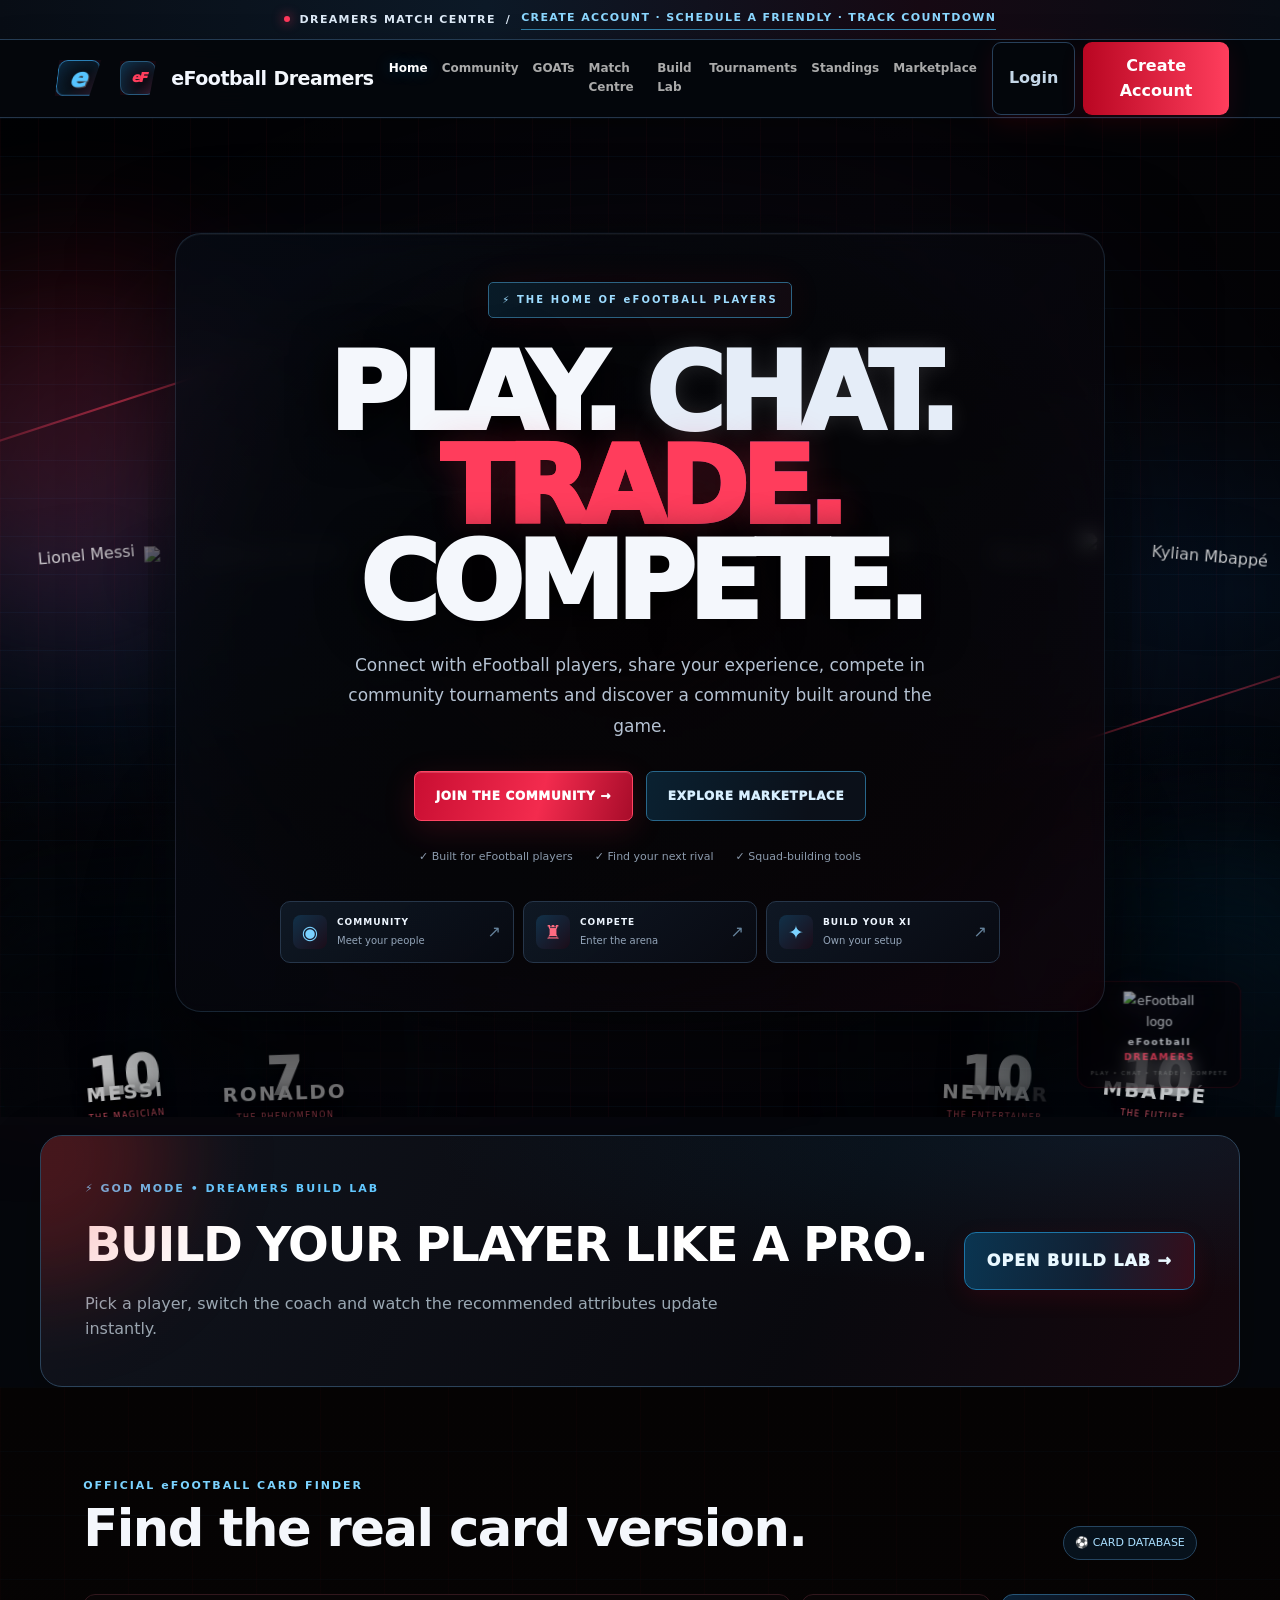
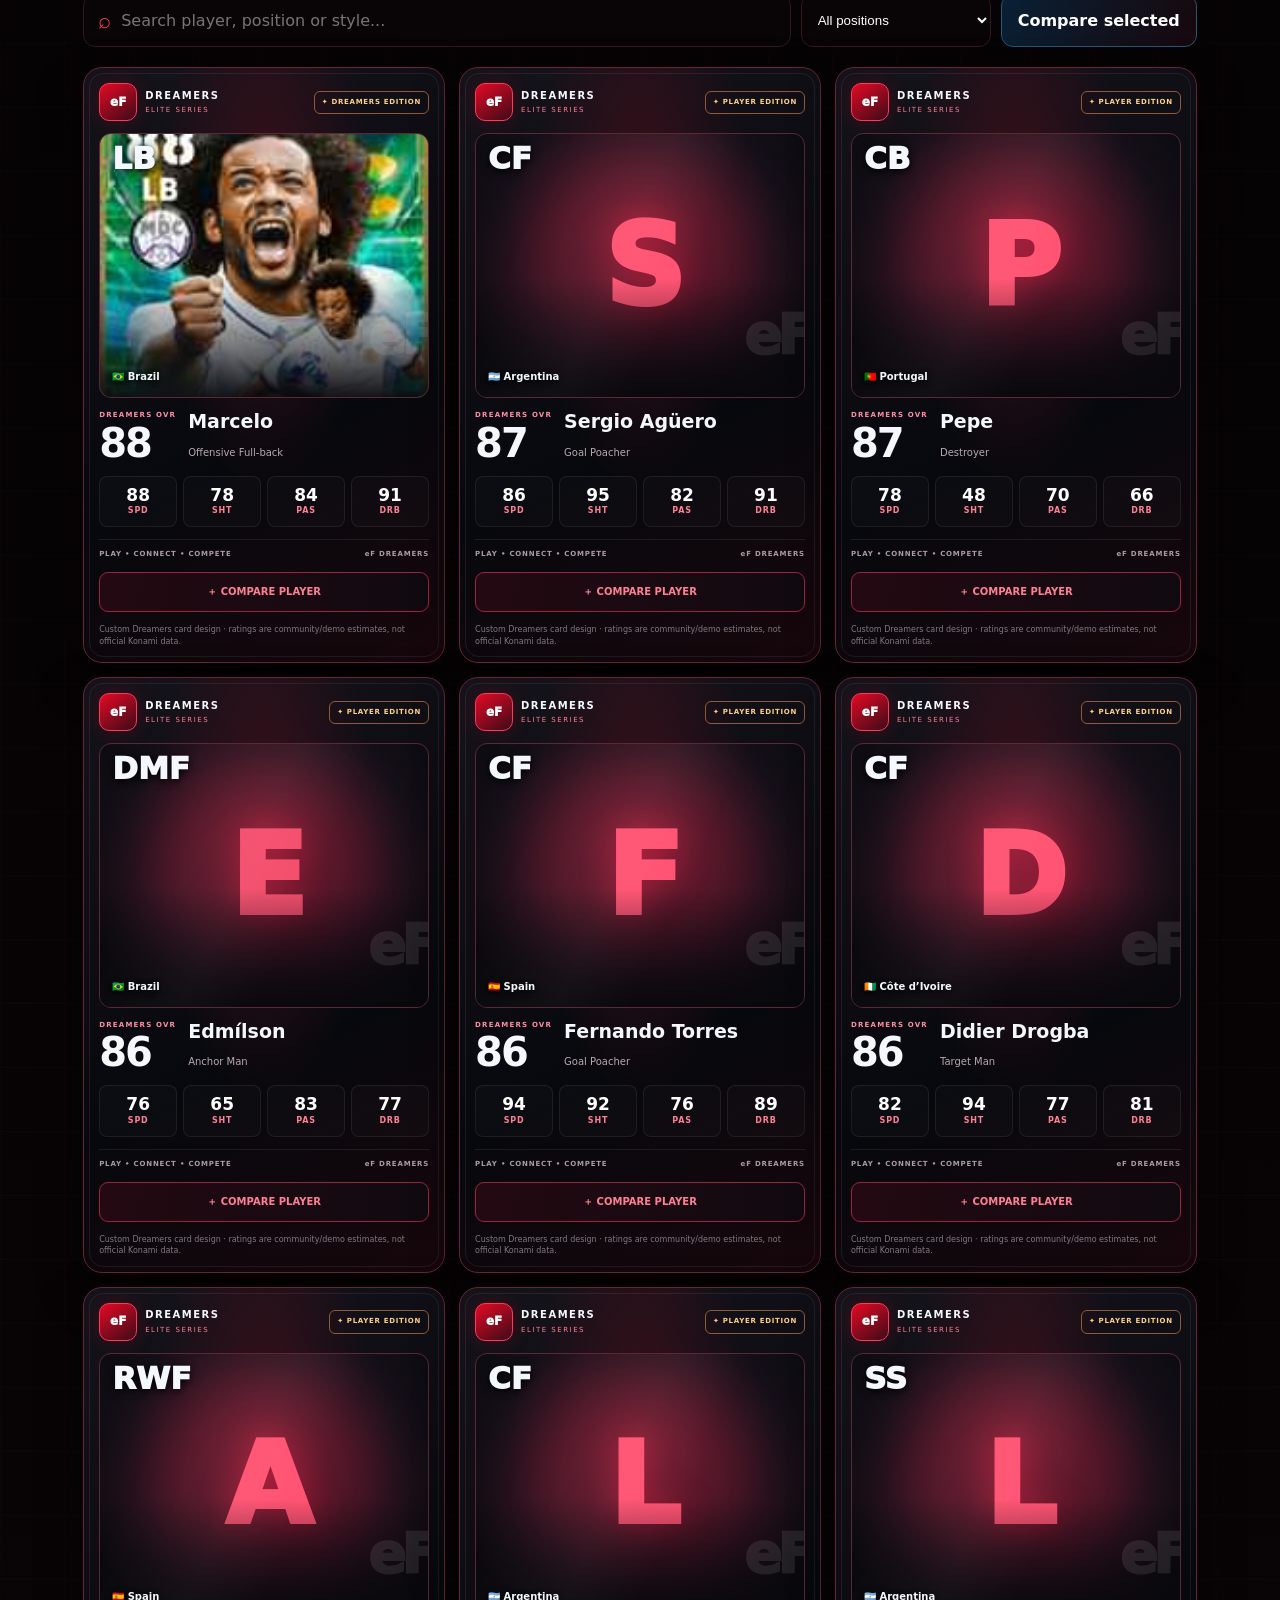
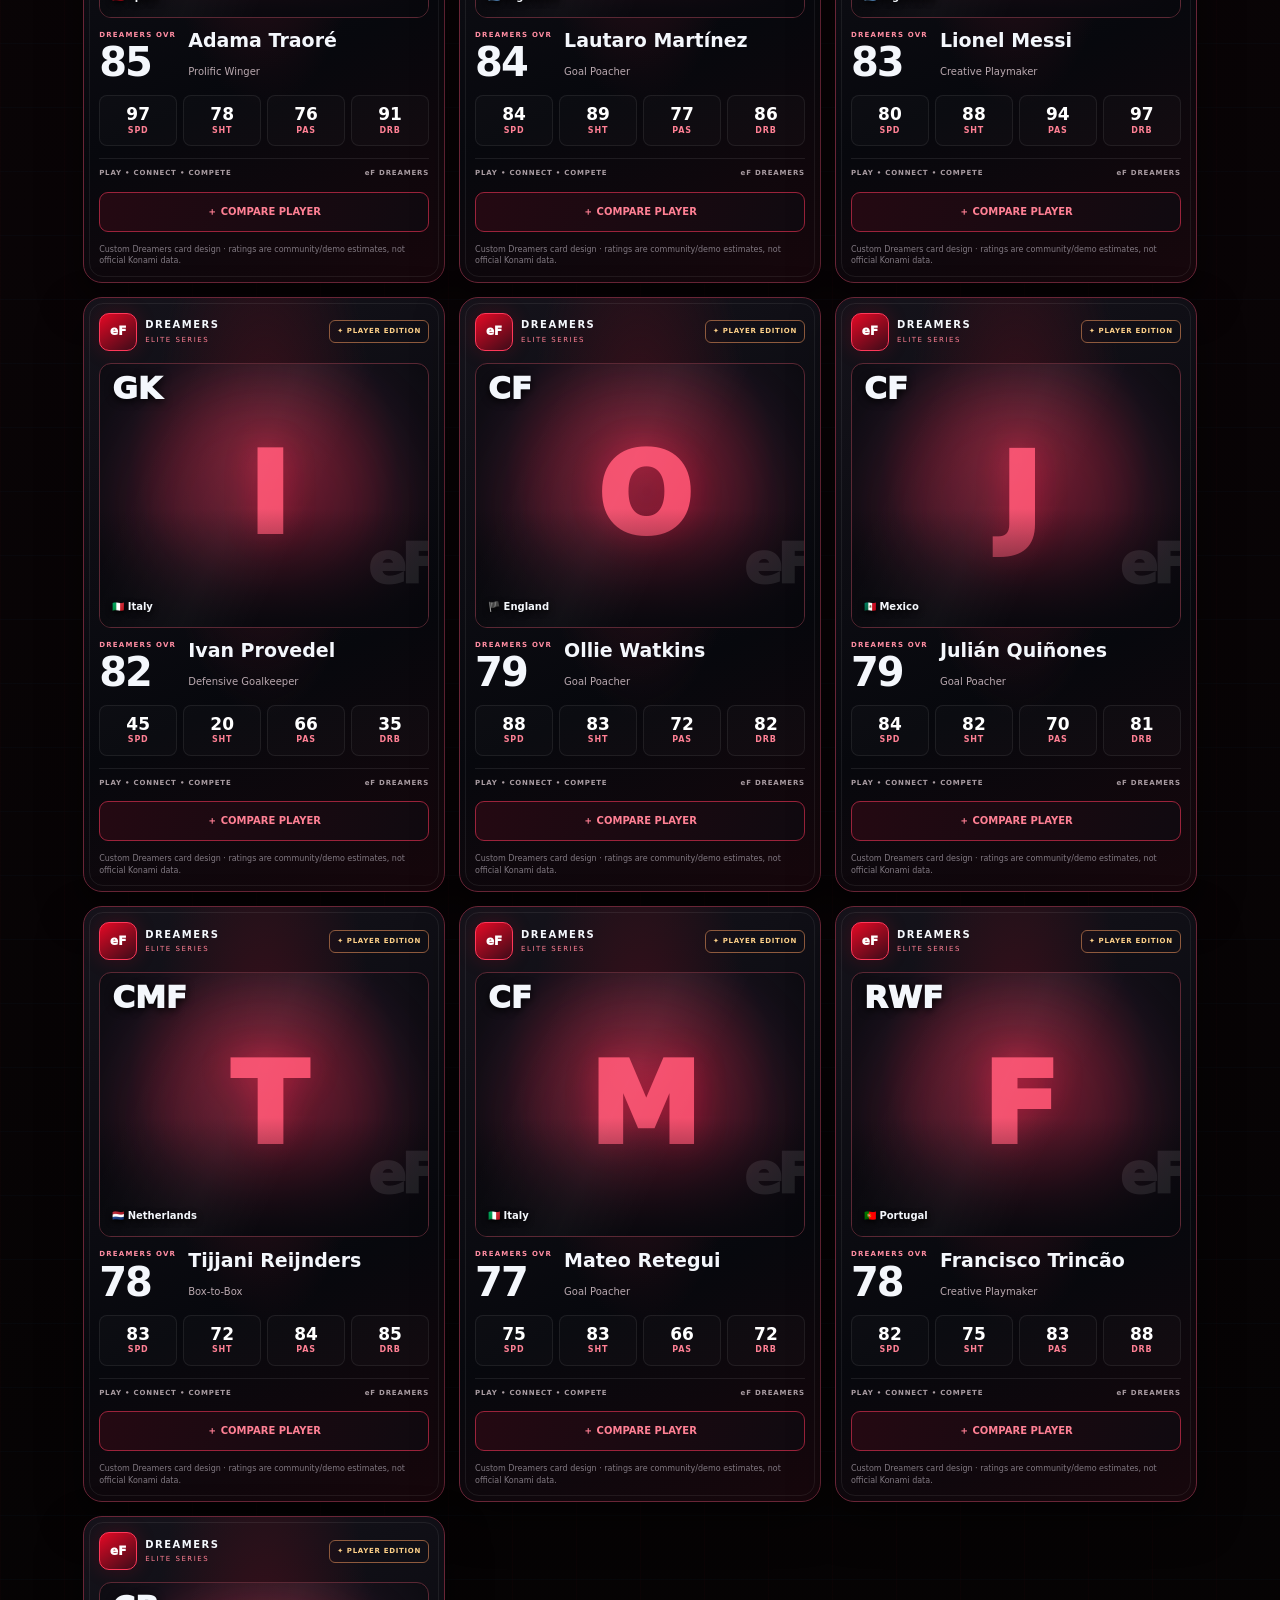
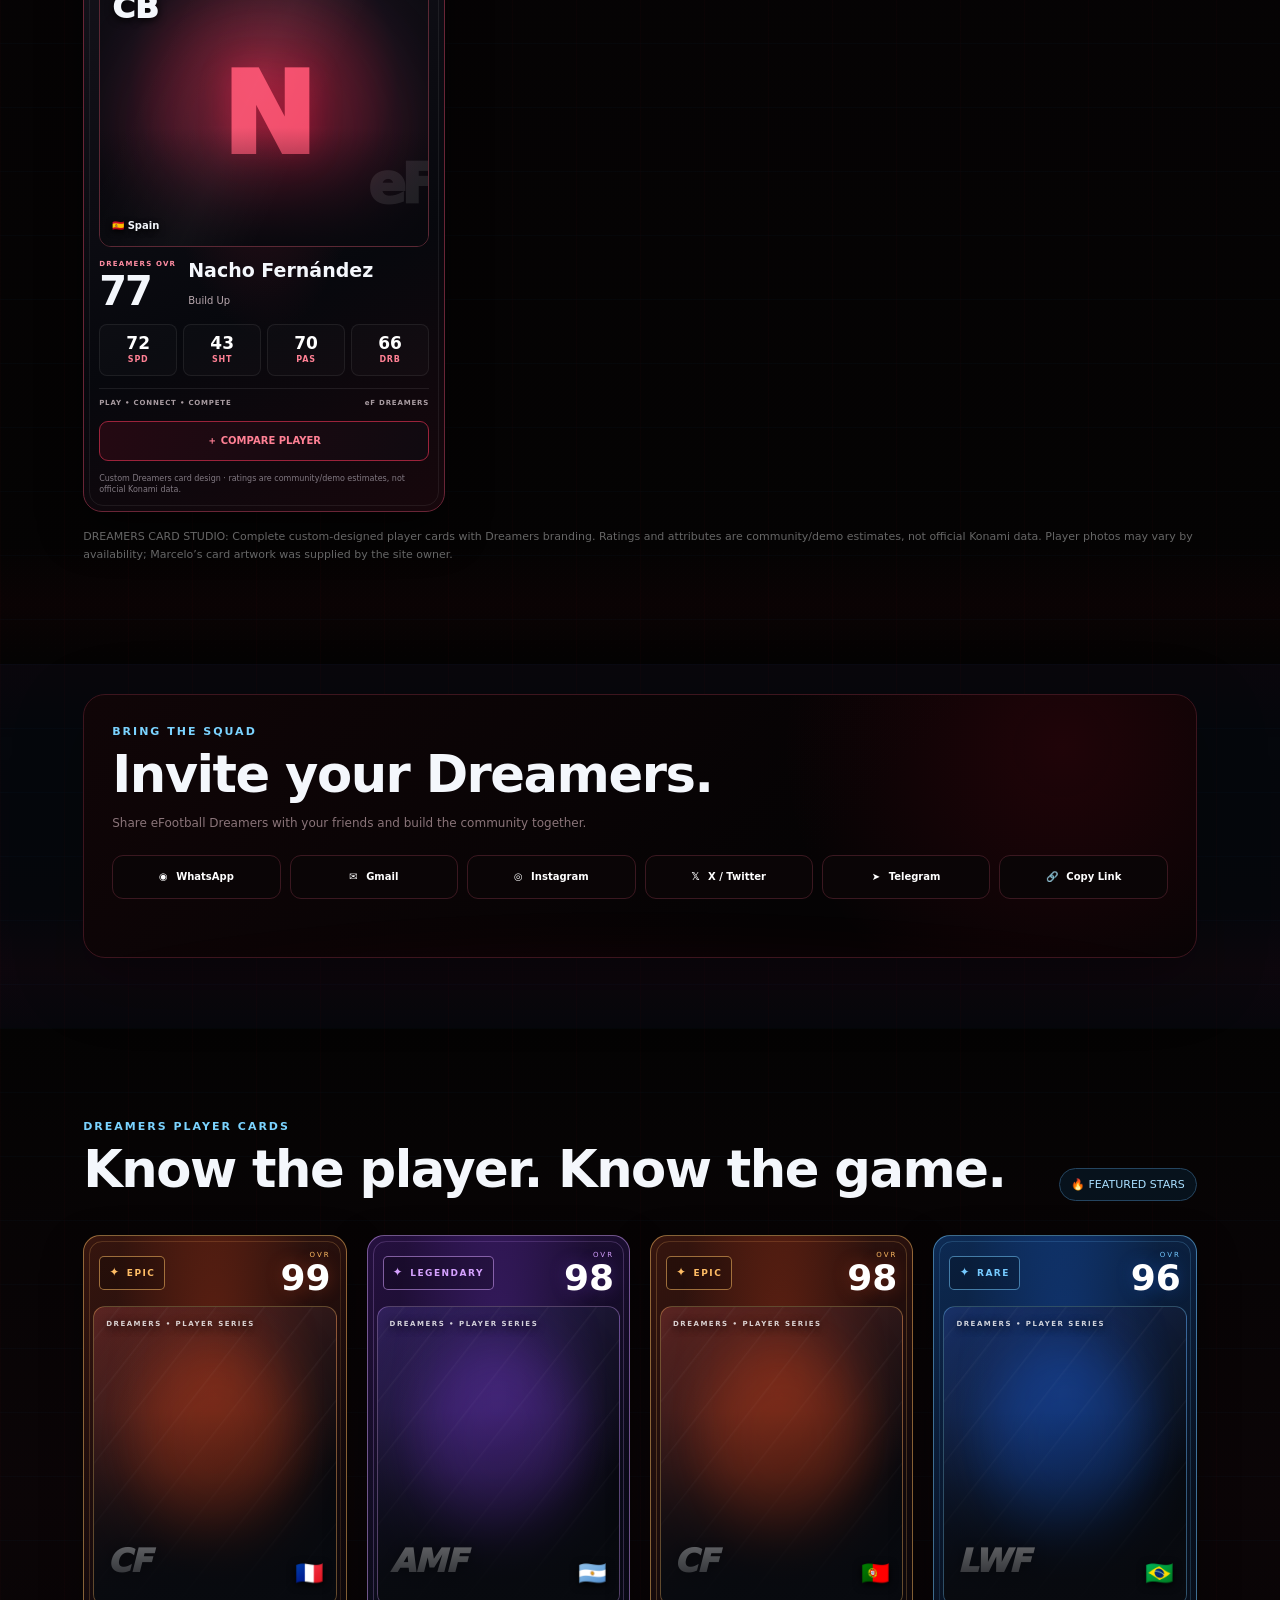
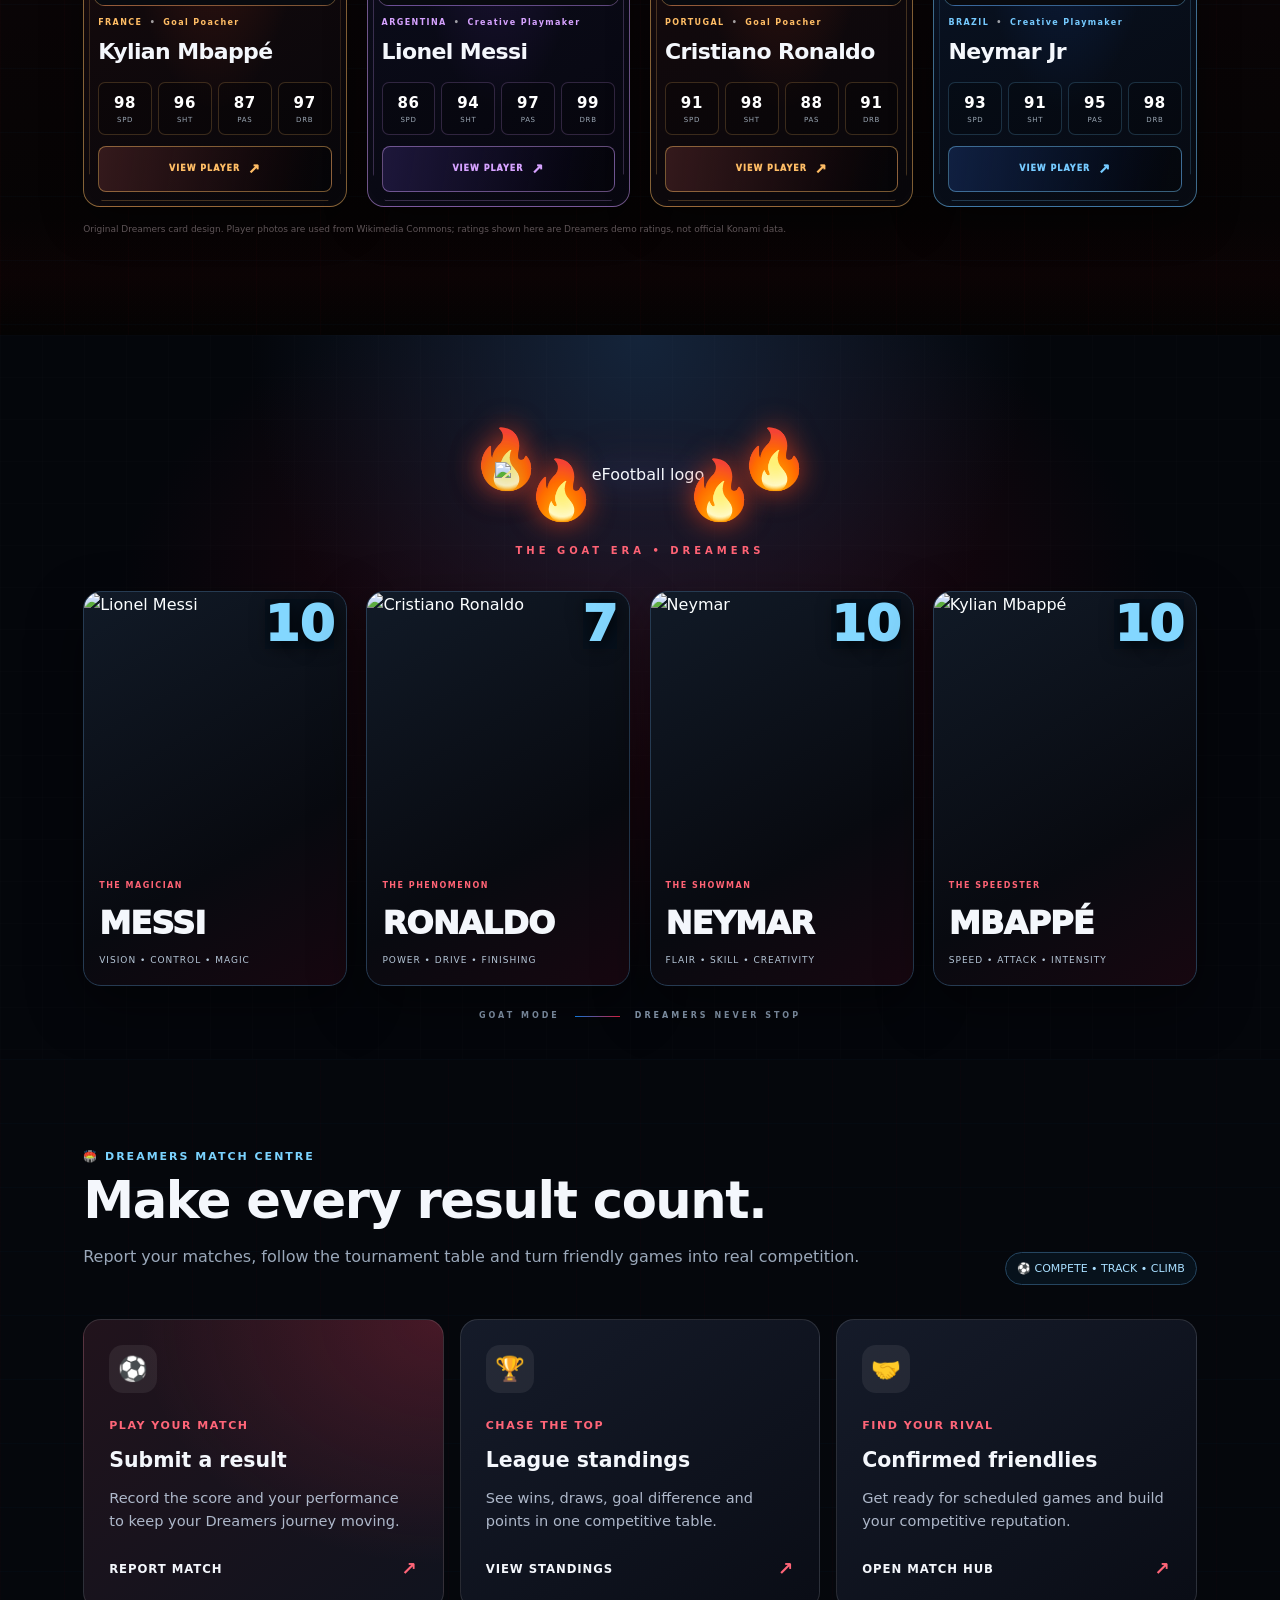
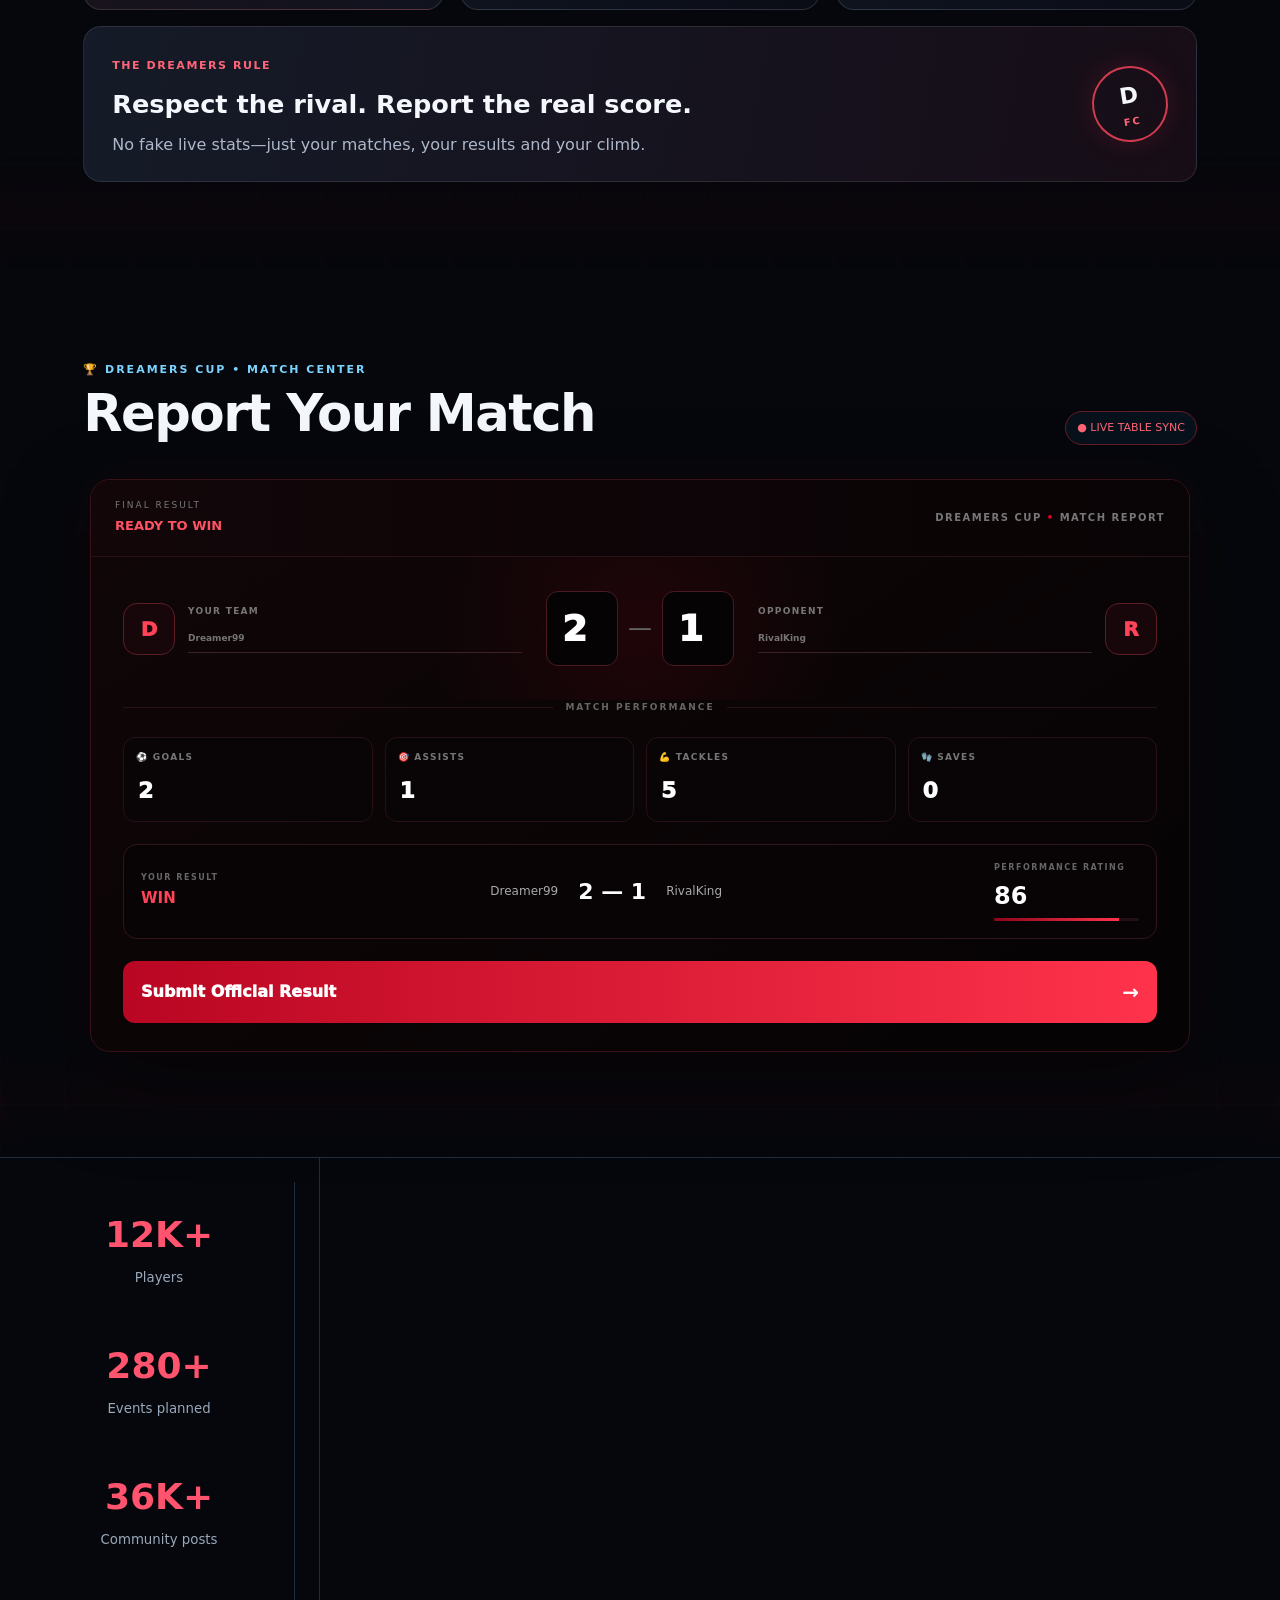
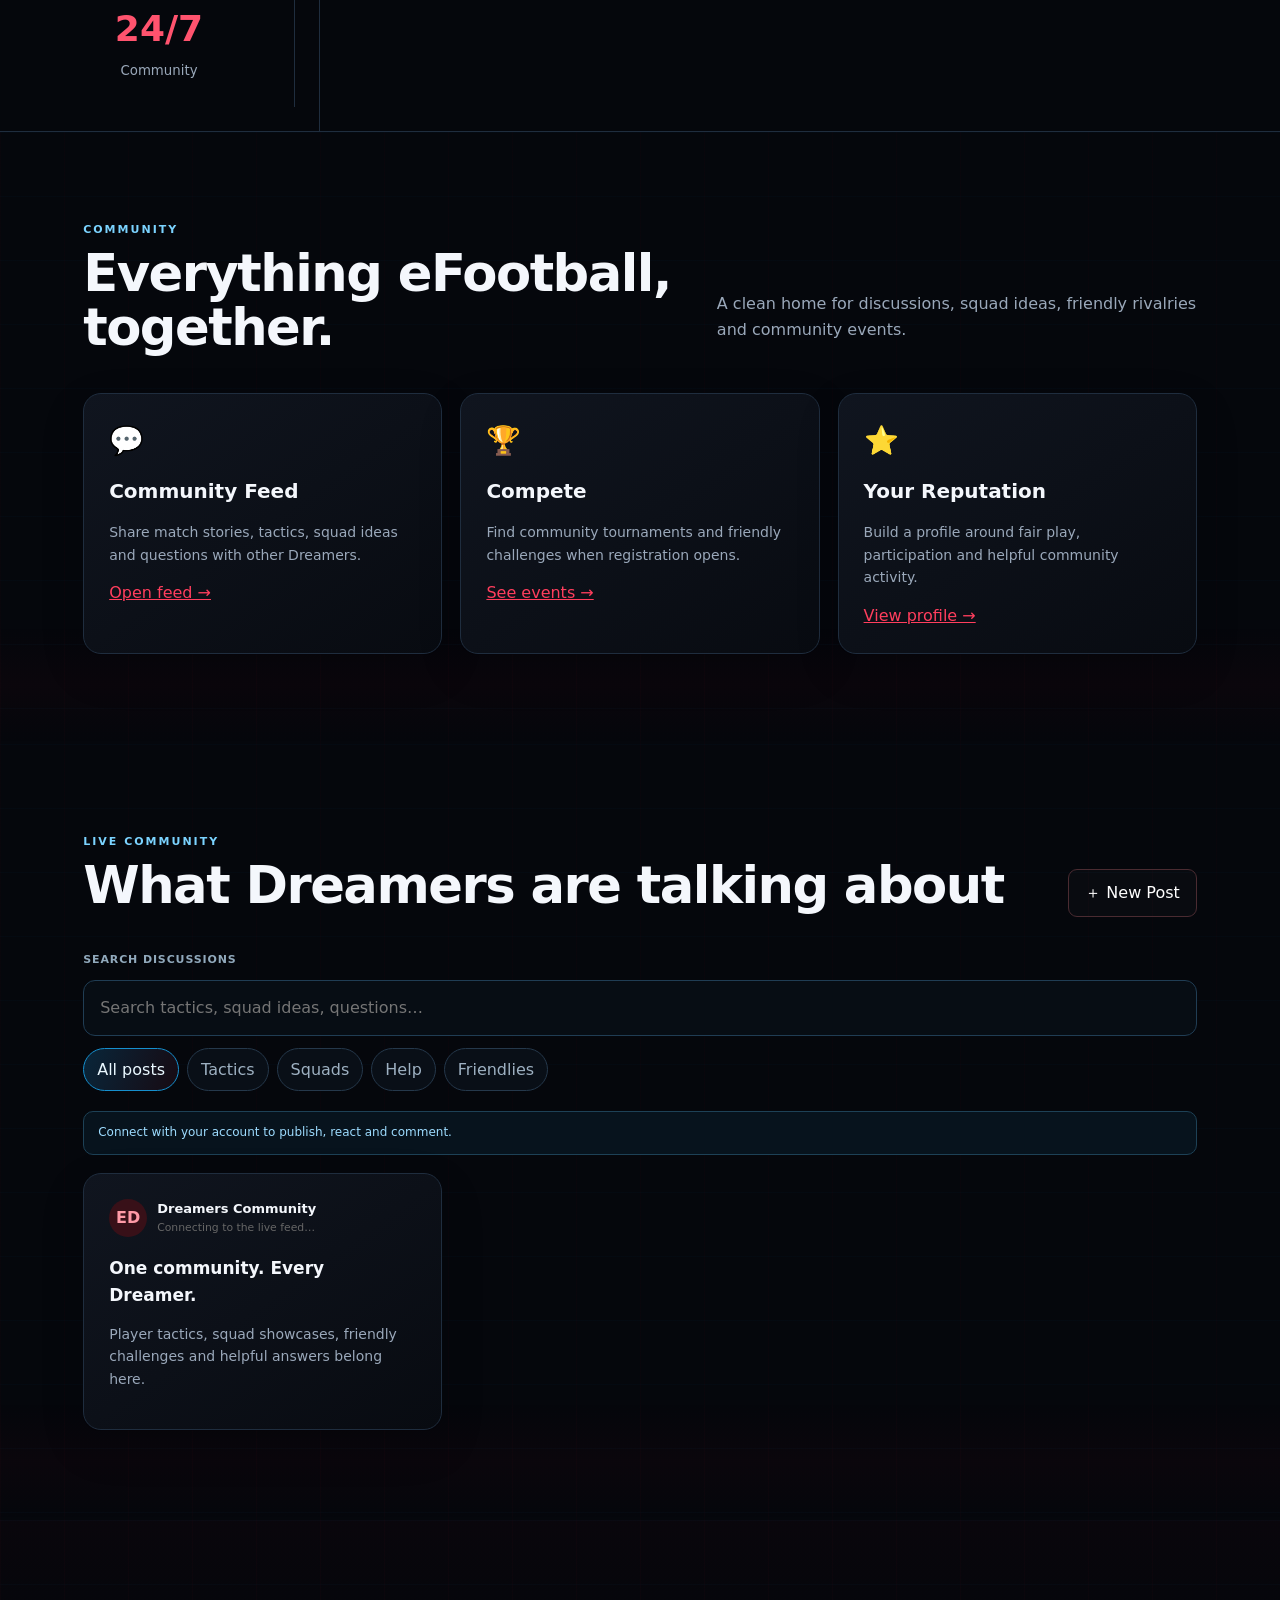
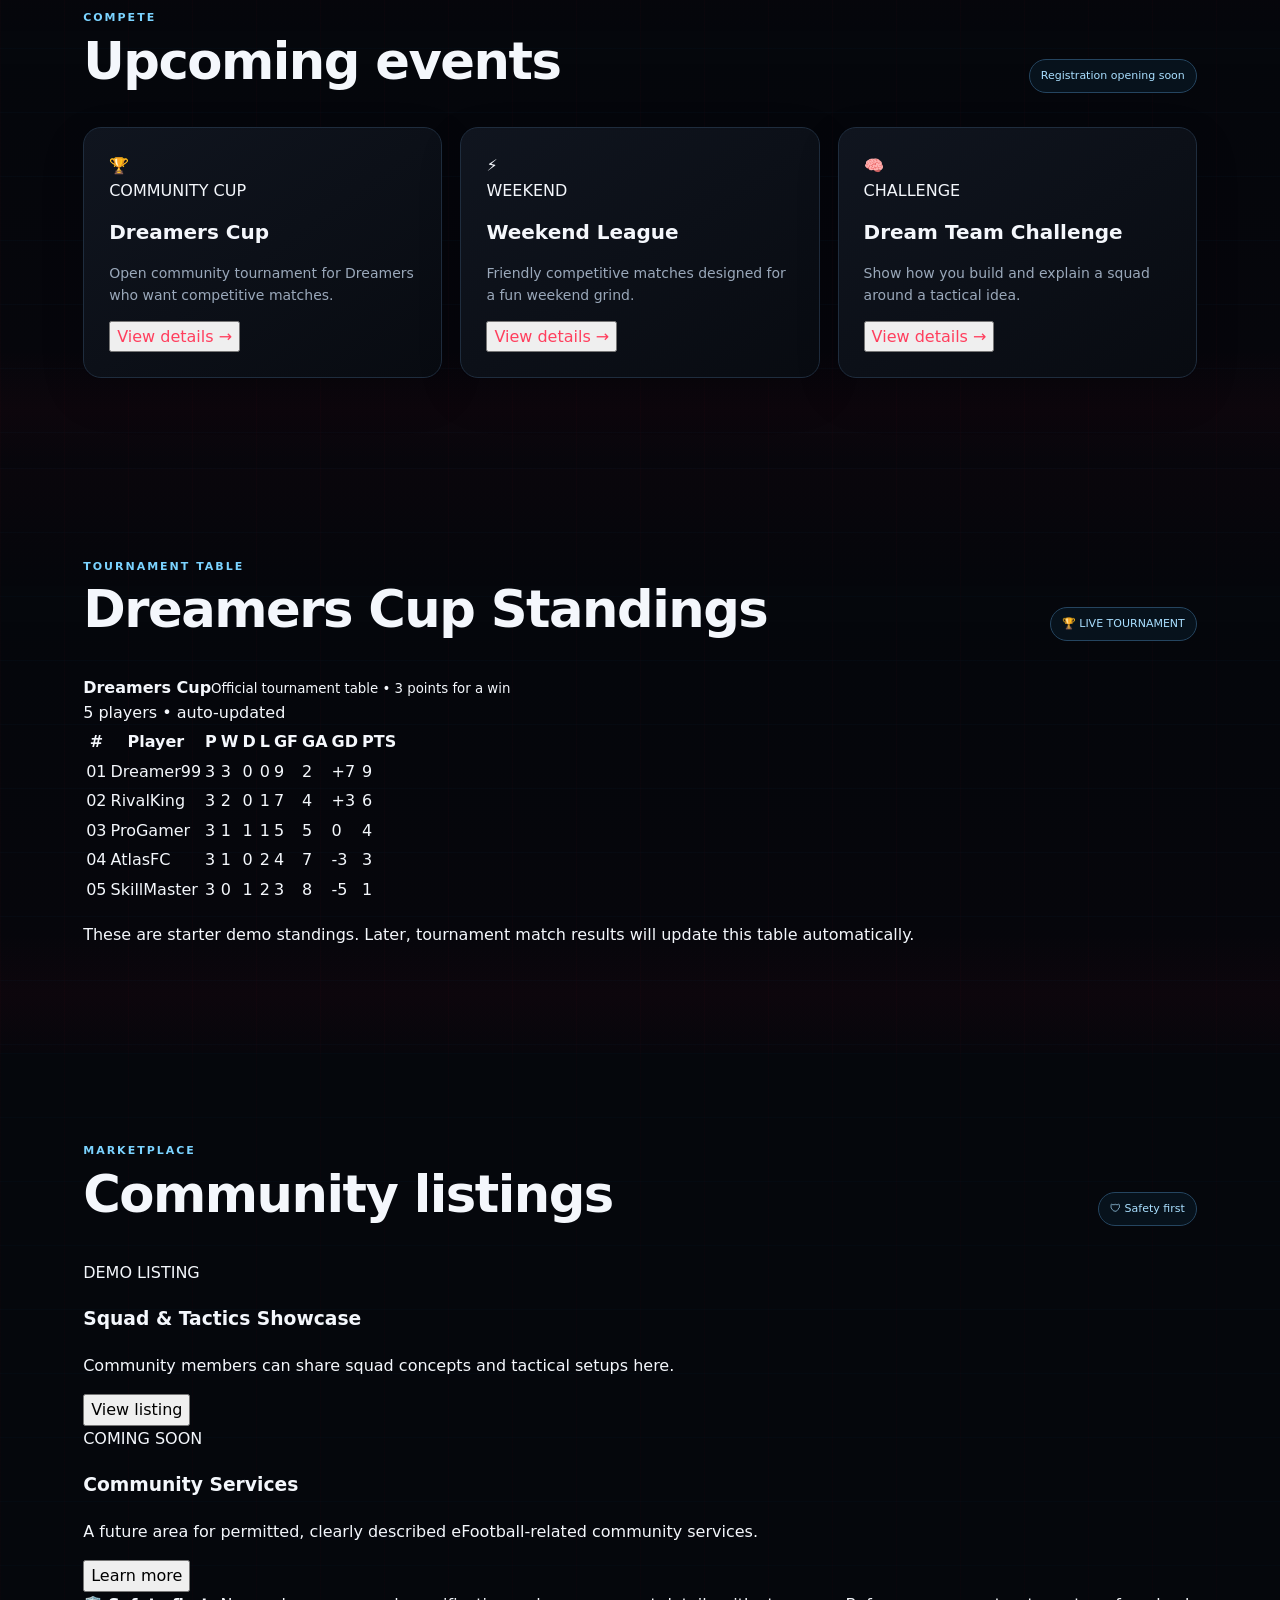
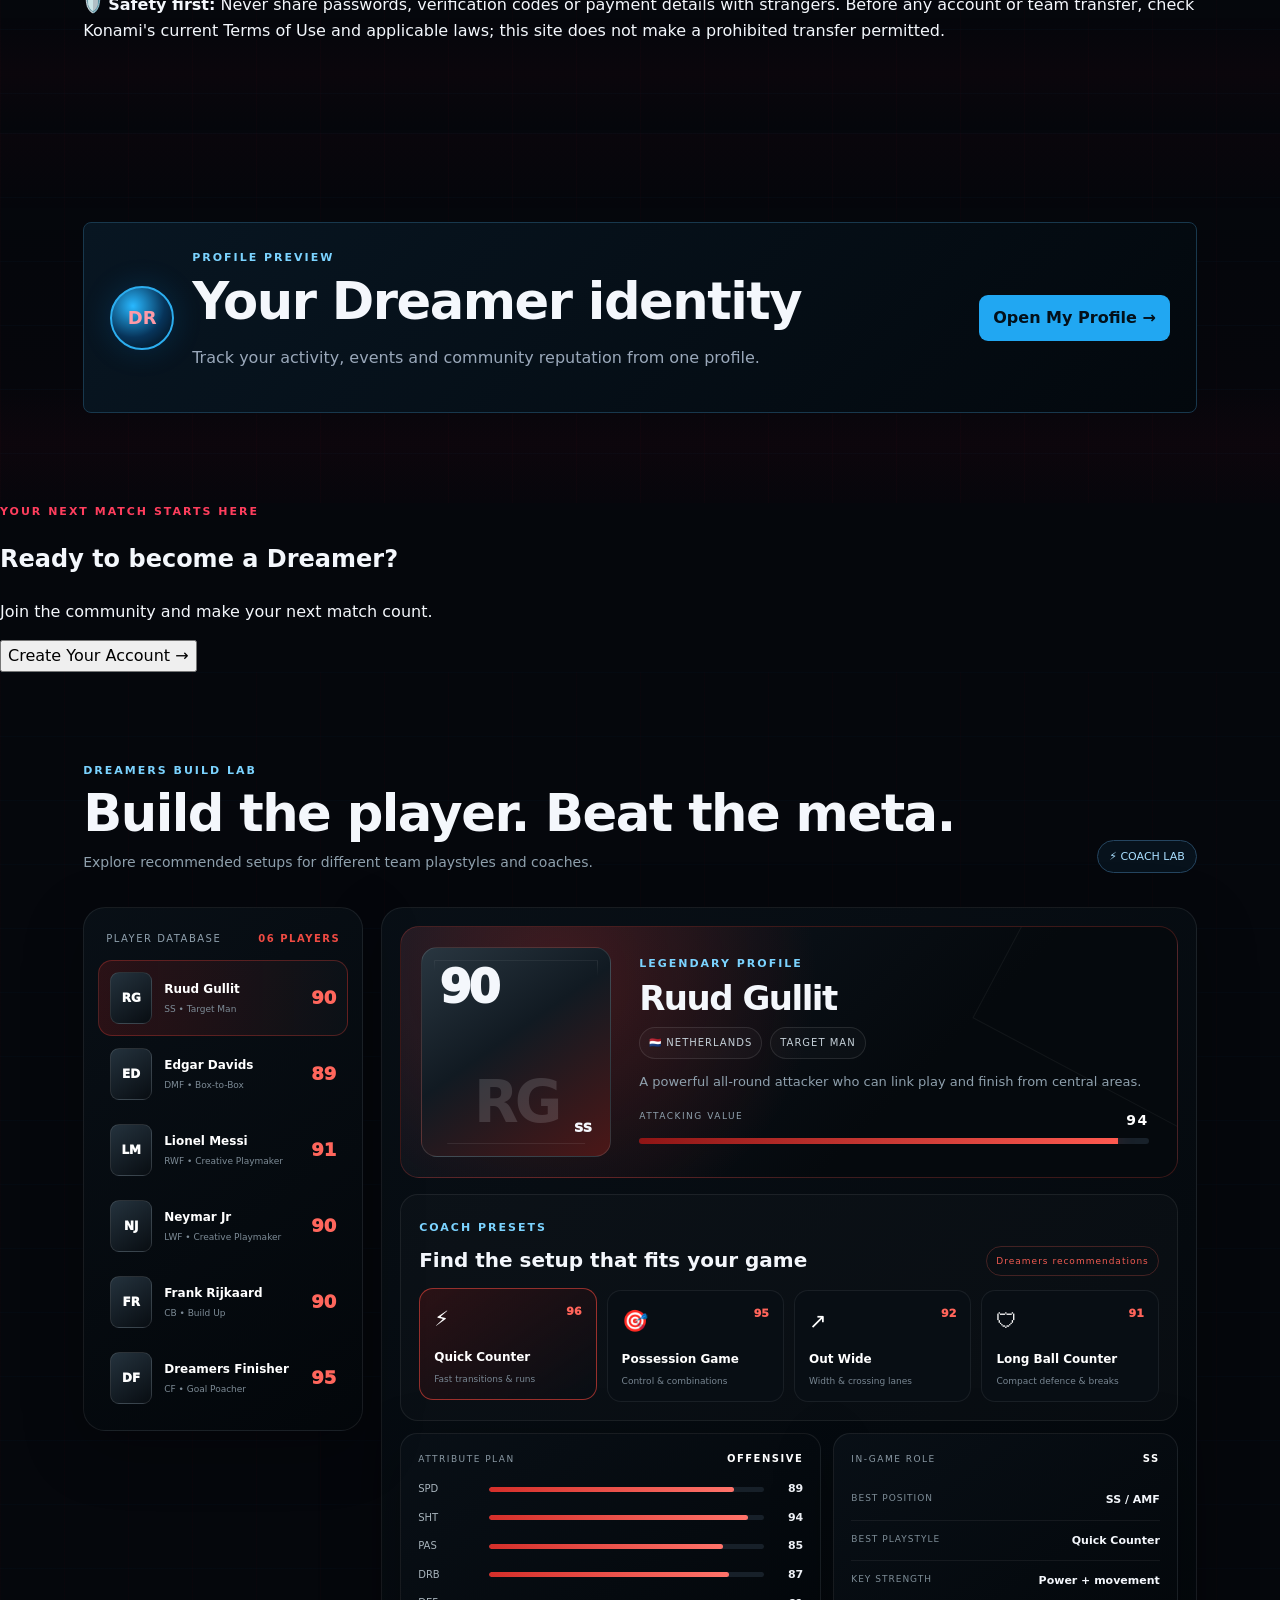
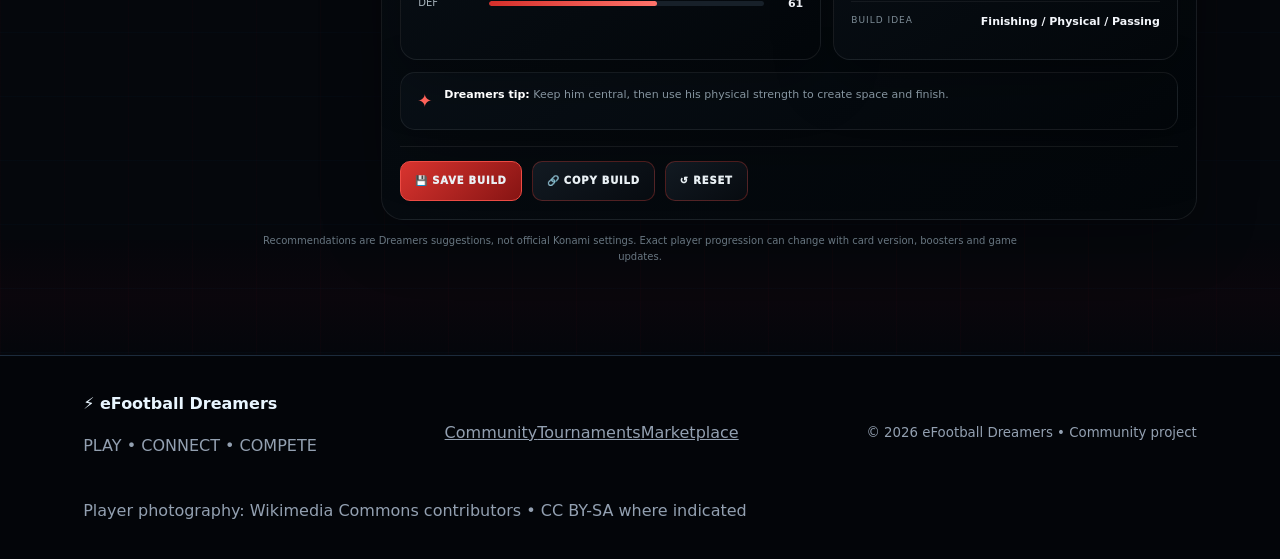
==== commit bfa5ca0f: "Refresh player database script for photo loading update" ====
--- a/index.html
+++ b/index.html
@@ -230,5 +230,5 @@
 <footer><div><b>⚡ eFootball Dreamers</b><p>PLAY • CONNECT • COMPETE</p></div><div class="footer-links"><a href="#community">Community</a><a href="#tournaments">Tournaments</a><a href="#marketplace">Marketplace</a></div><small>© 2026 eFootball Dreamers • Community project</small><div class="photo-credits">Player photography: Wikimedia Commons contributors • CC BY-SA where indicated</div></footer>
 <script src="script.js?v=player-cards-fix-20261028"></script>
 
-<script src="marcelo-playerhub.js?v=dreamers-card-redesign-20261028"></script>
+<script src="marcelo-playerhub.js?v=all-player-photos-20261028"></script>
 </body></html>
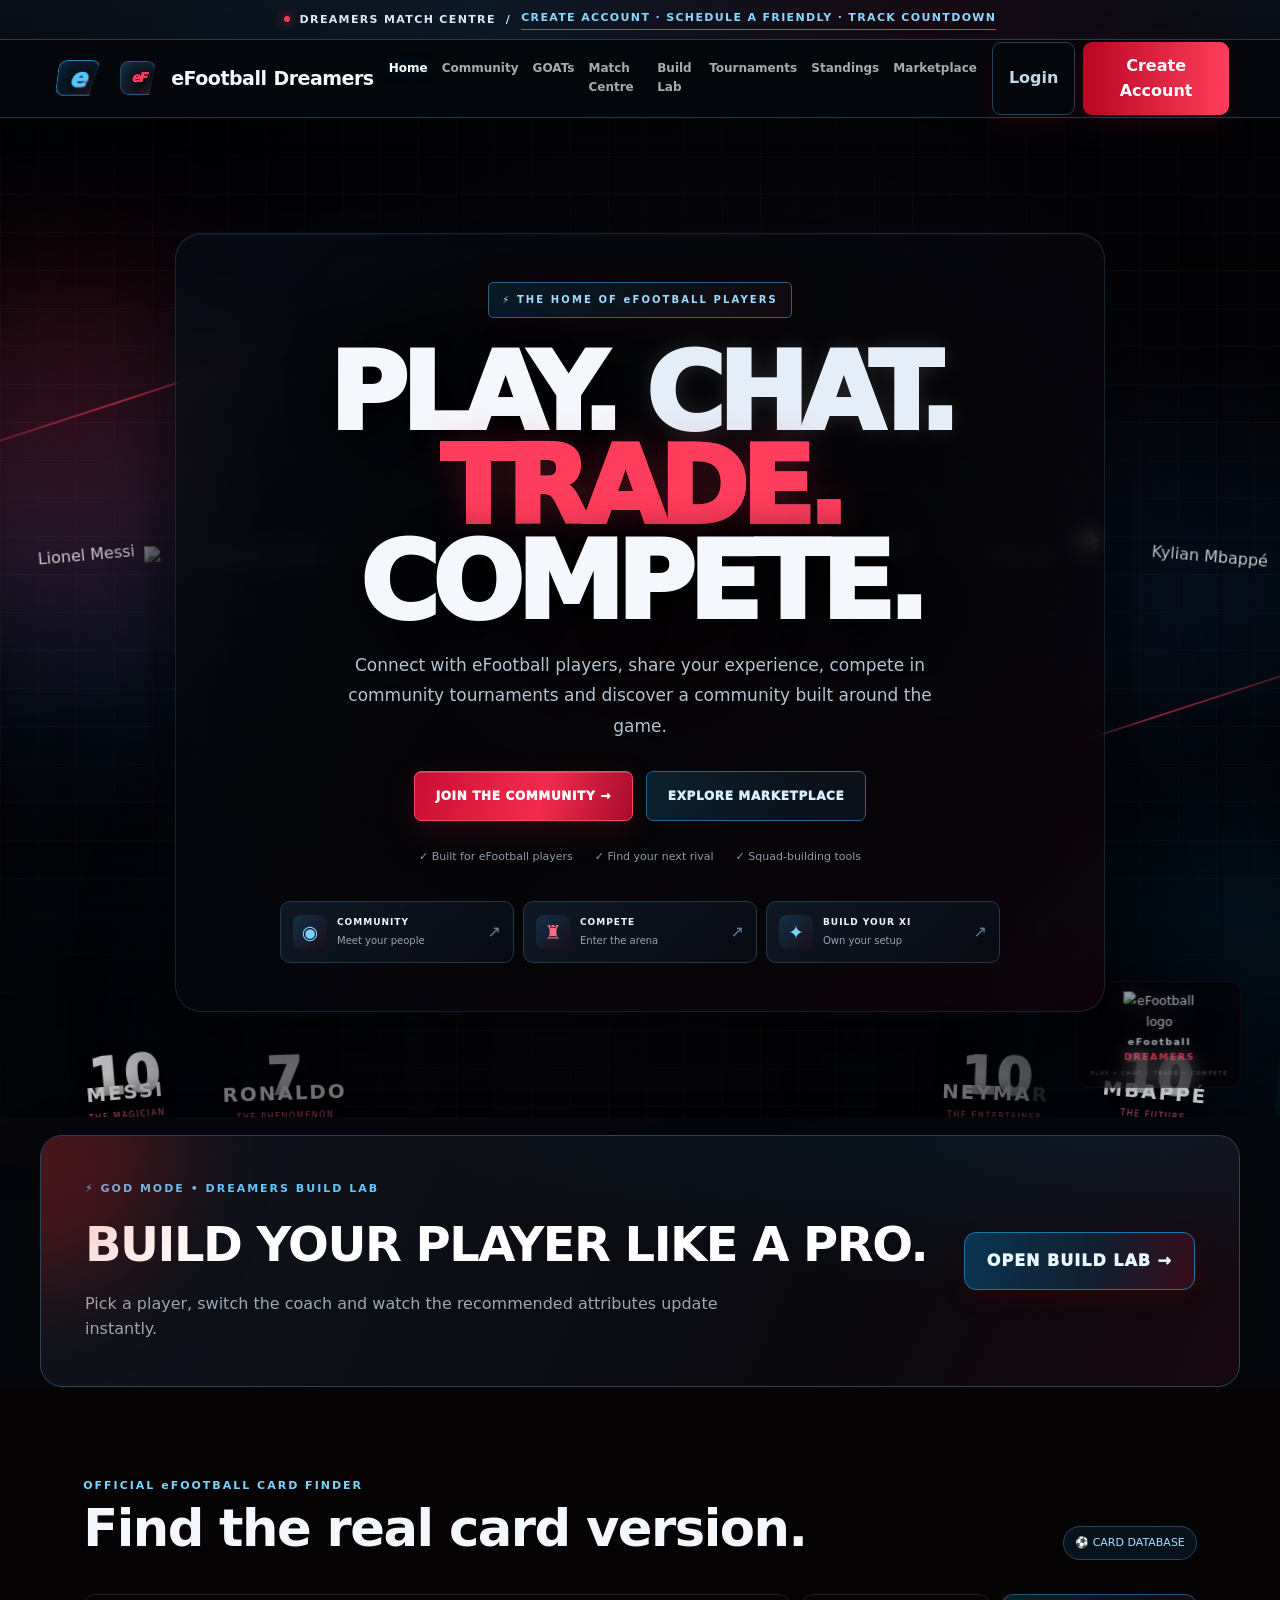
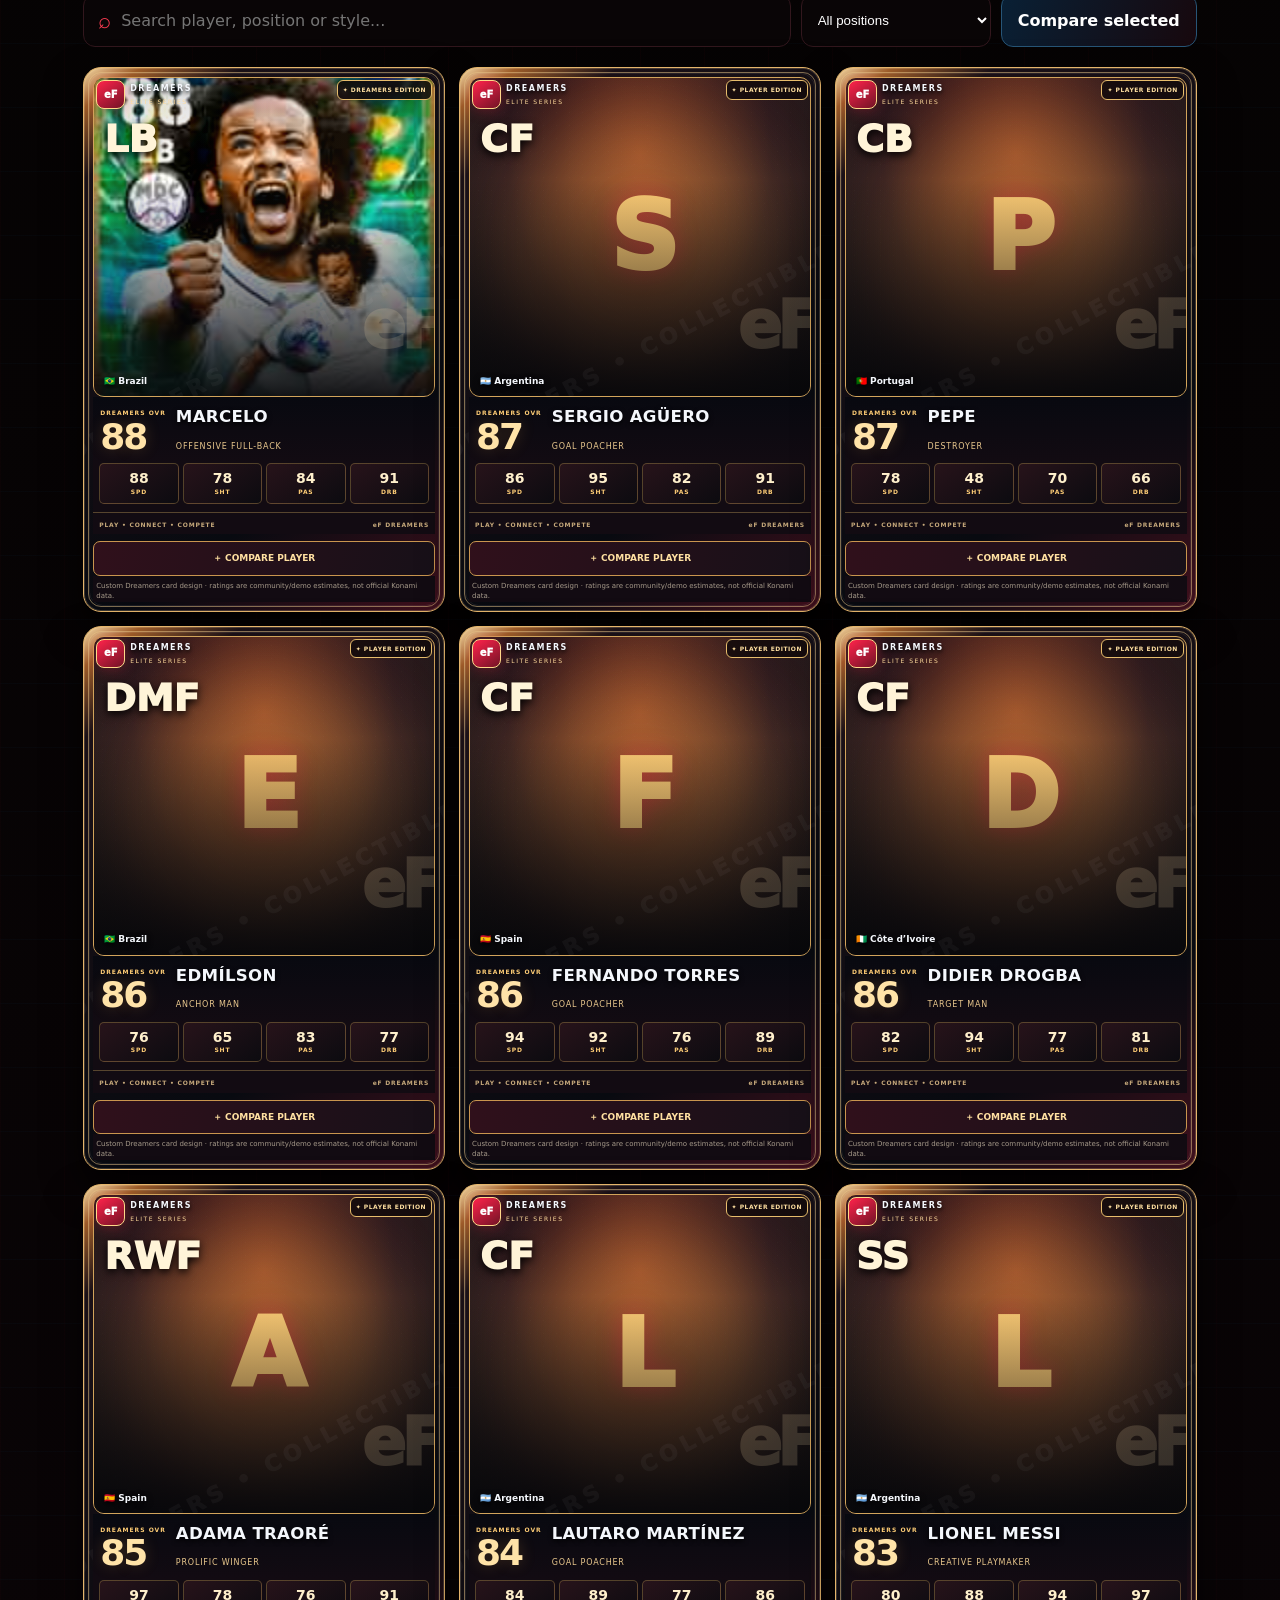
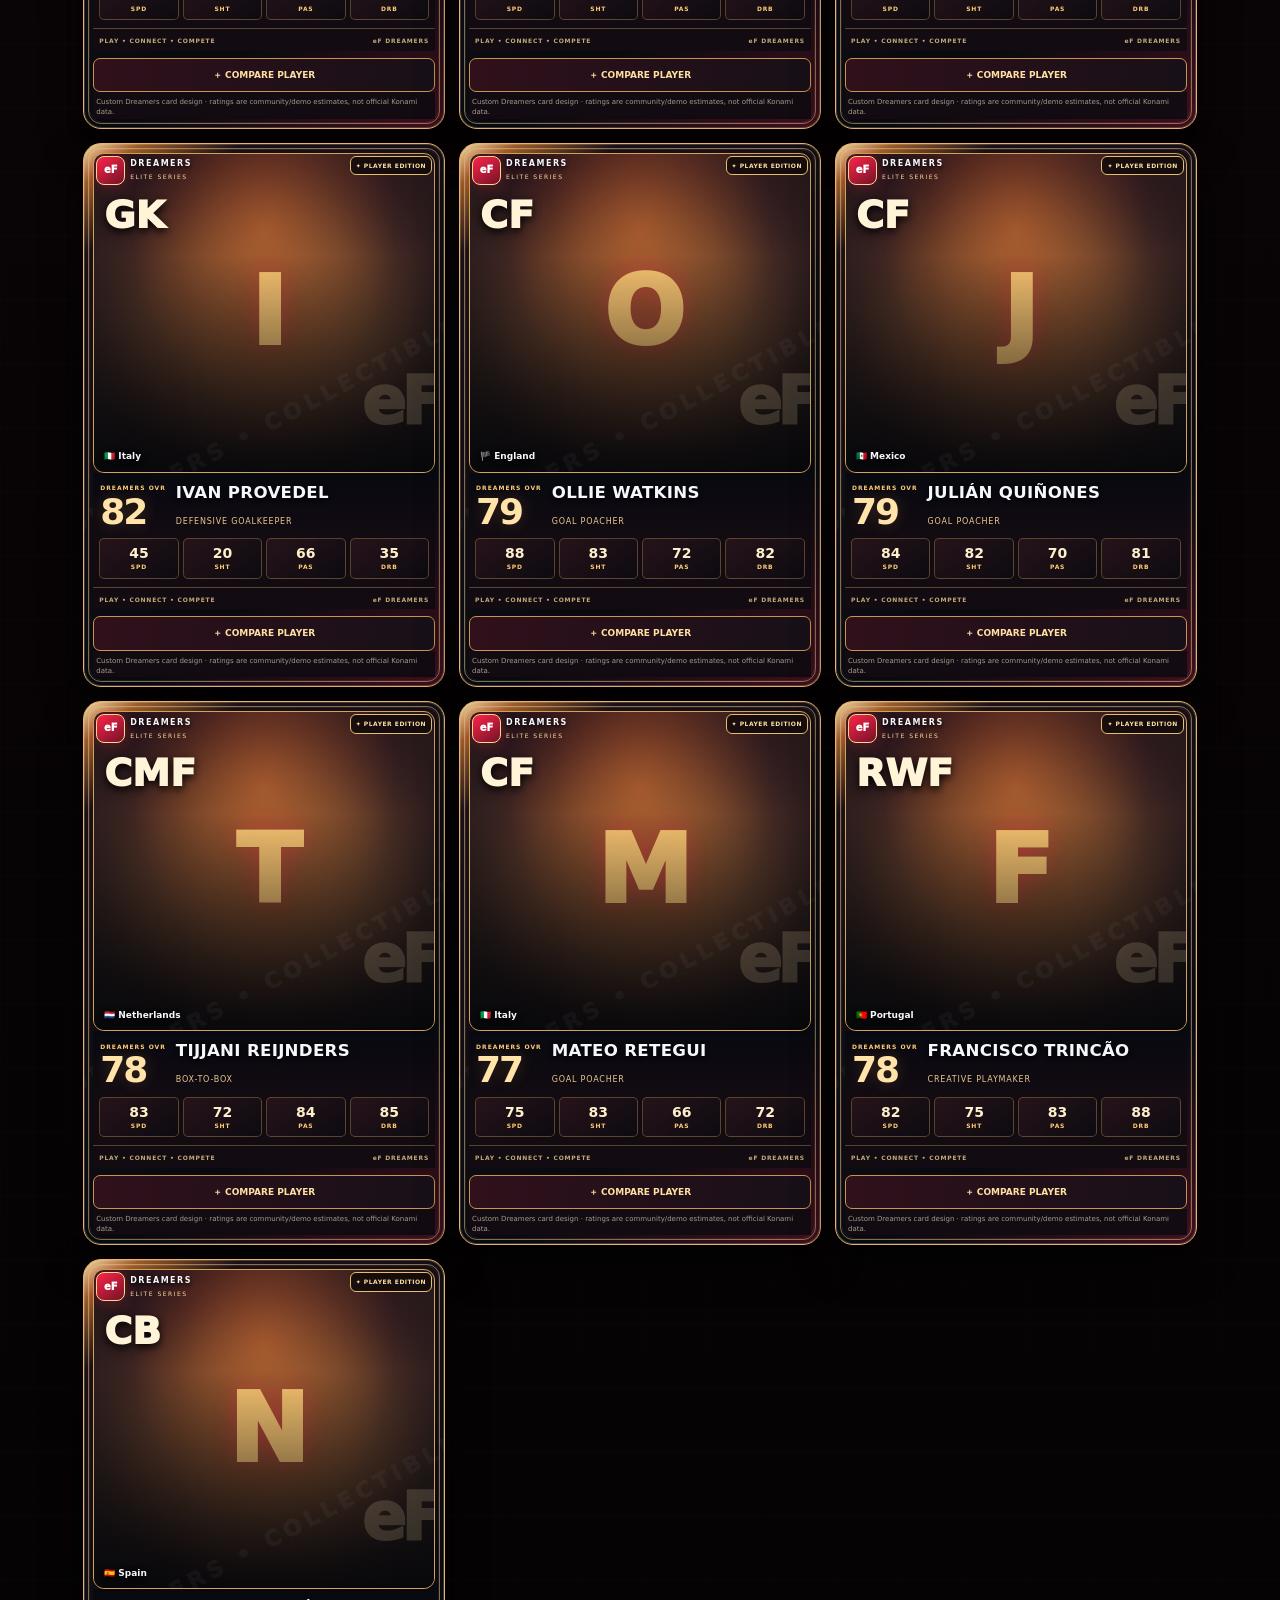
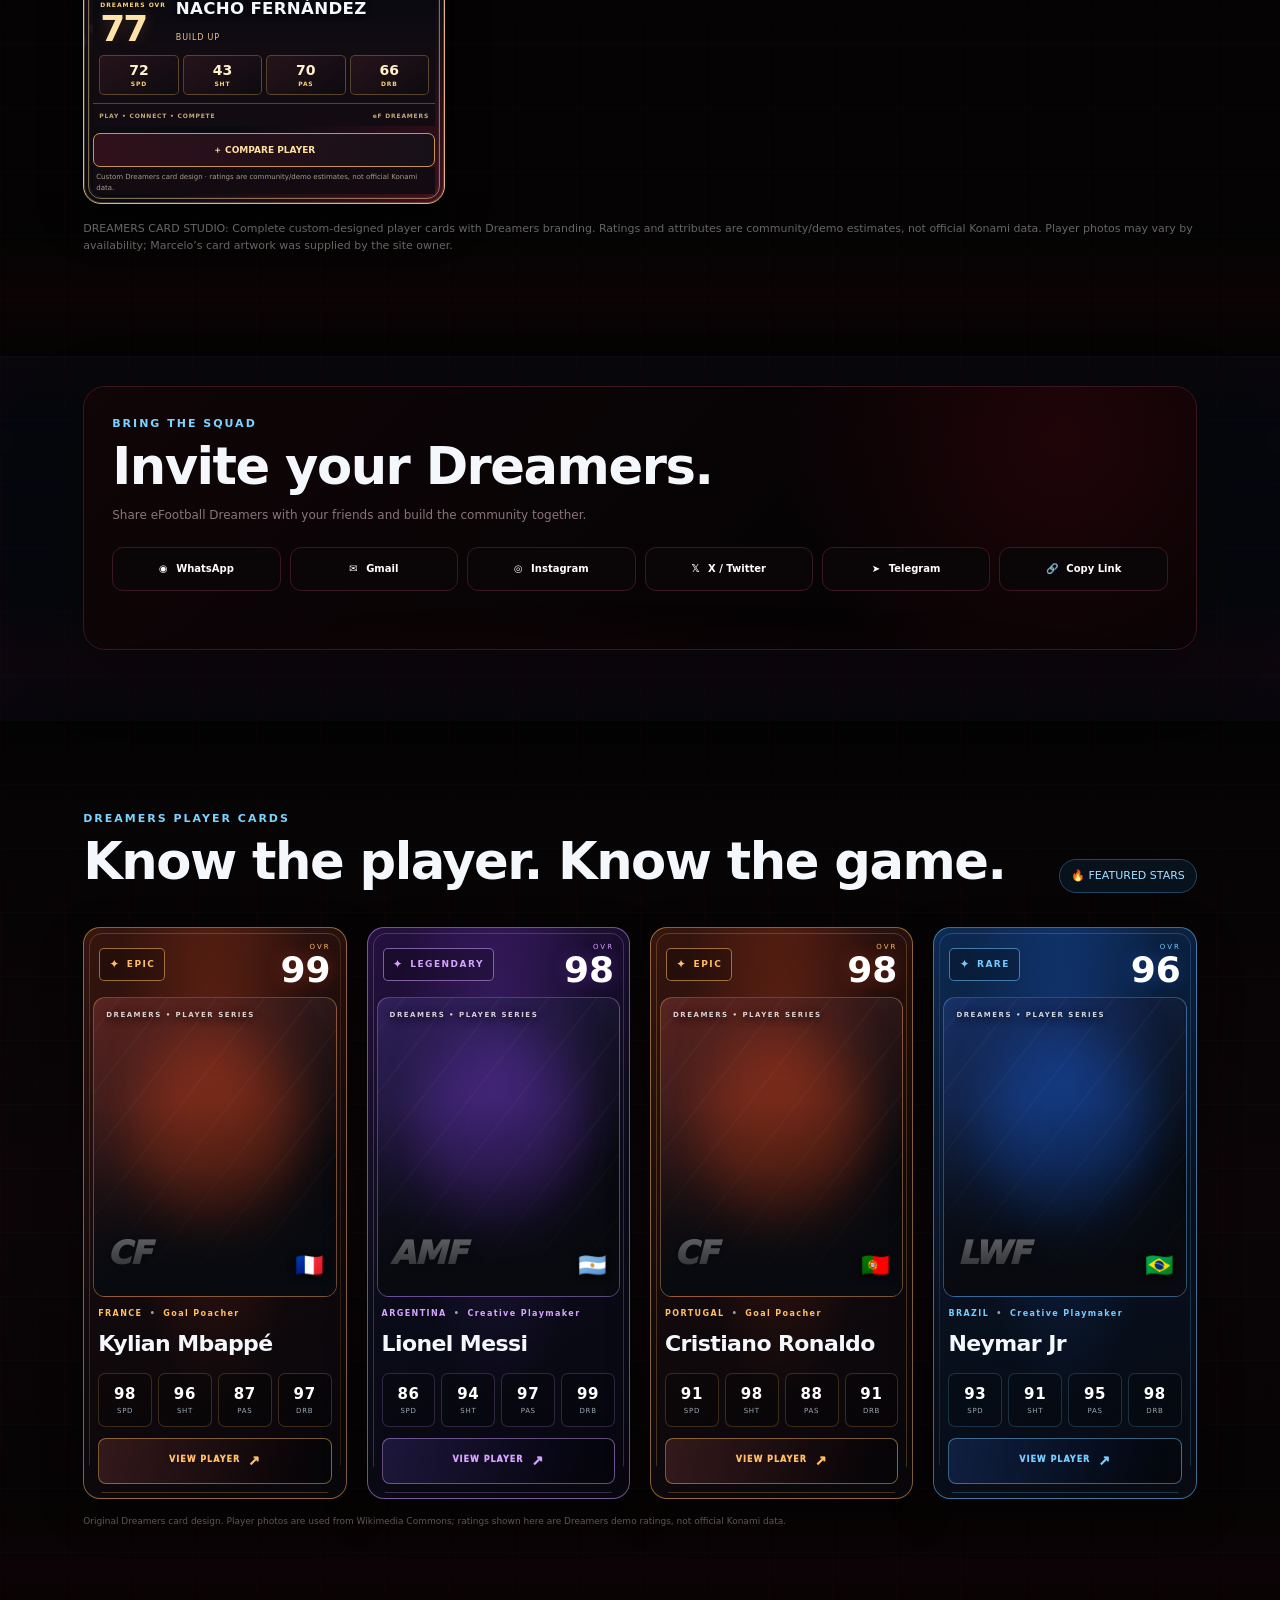
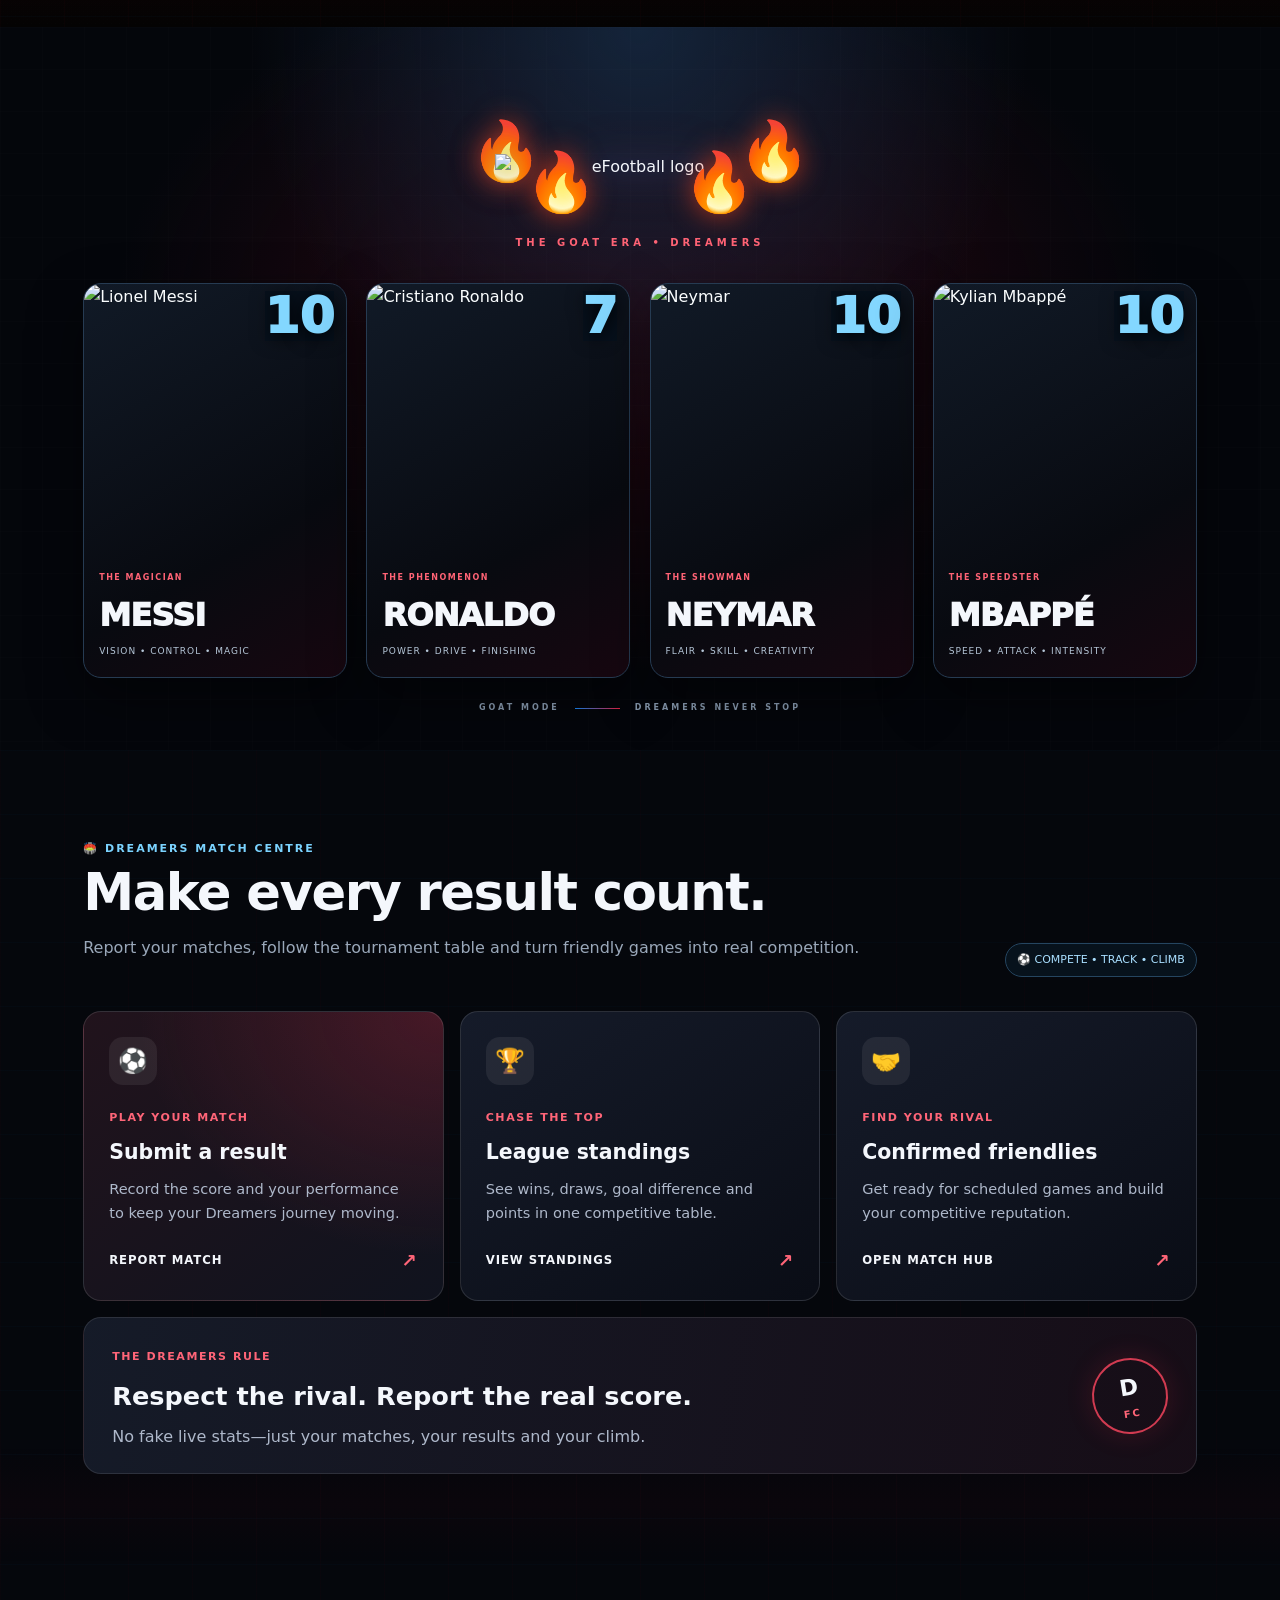
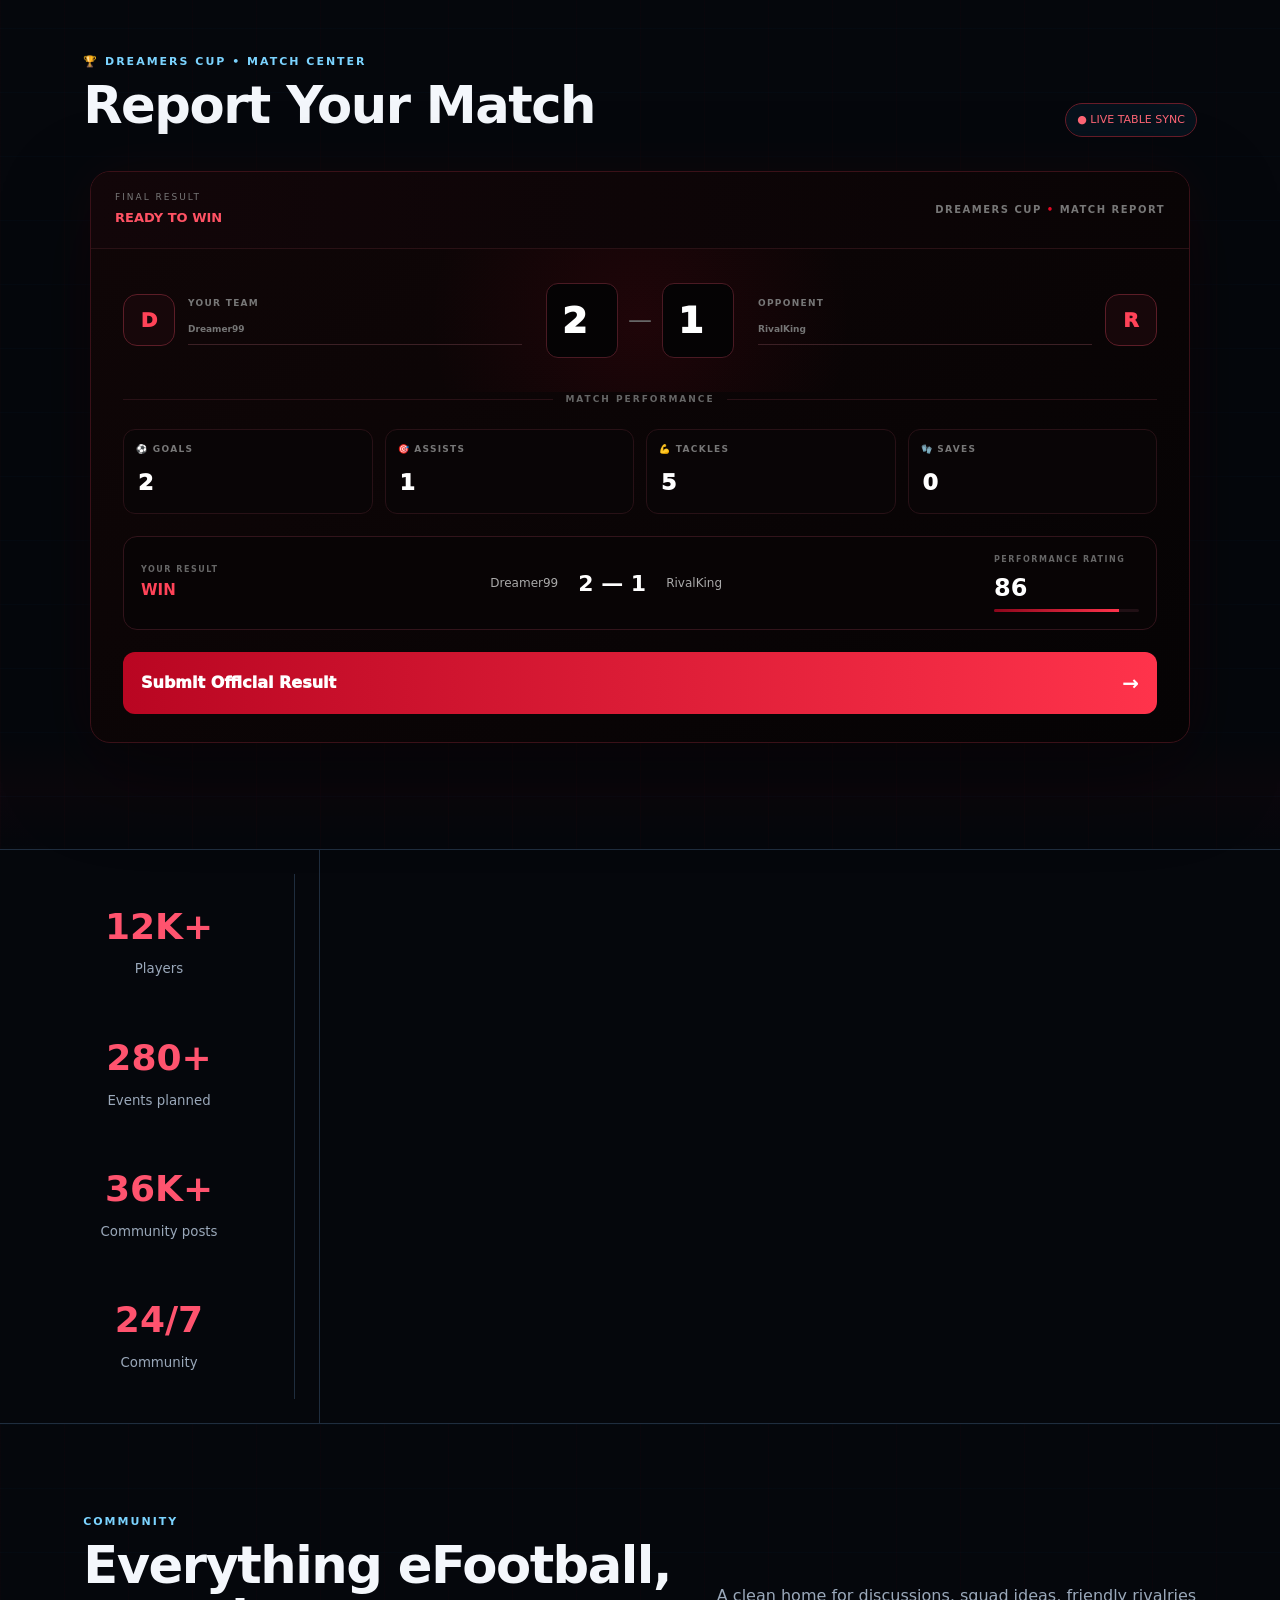
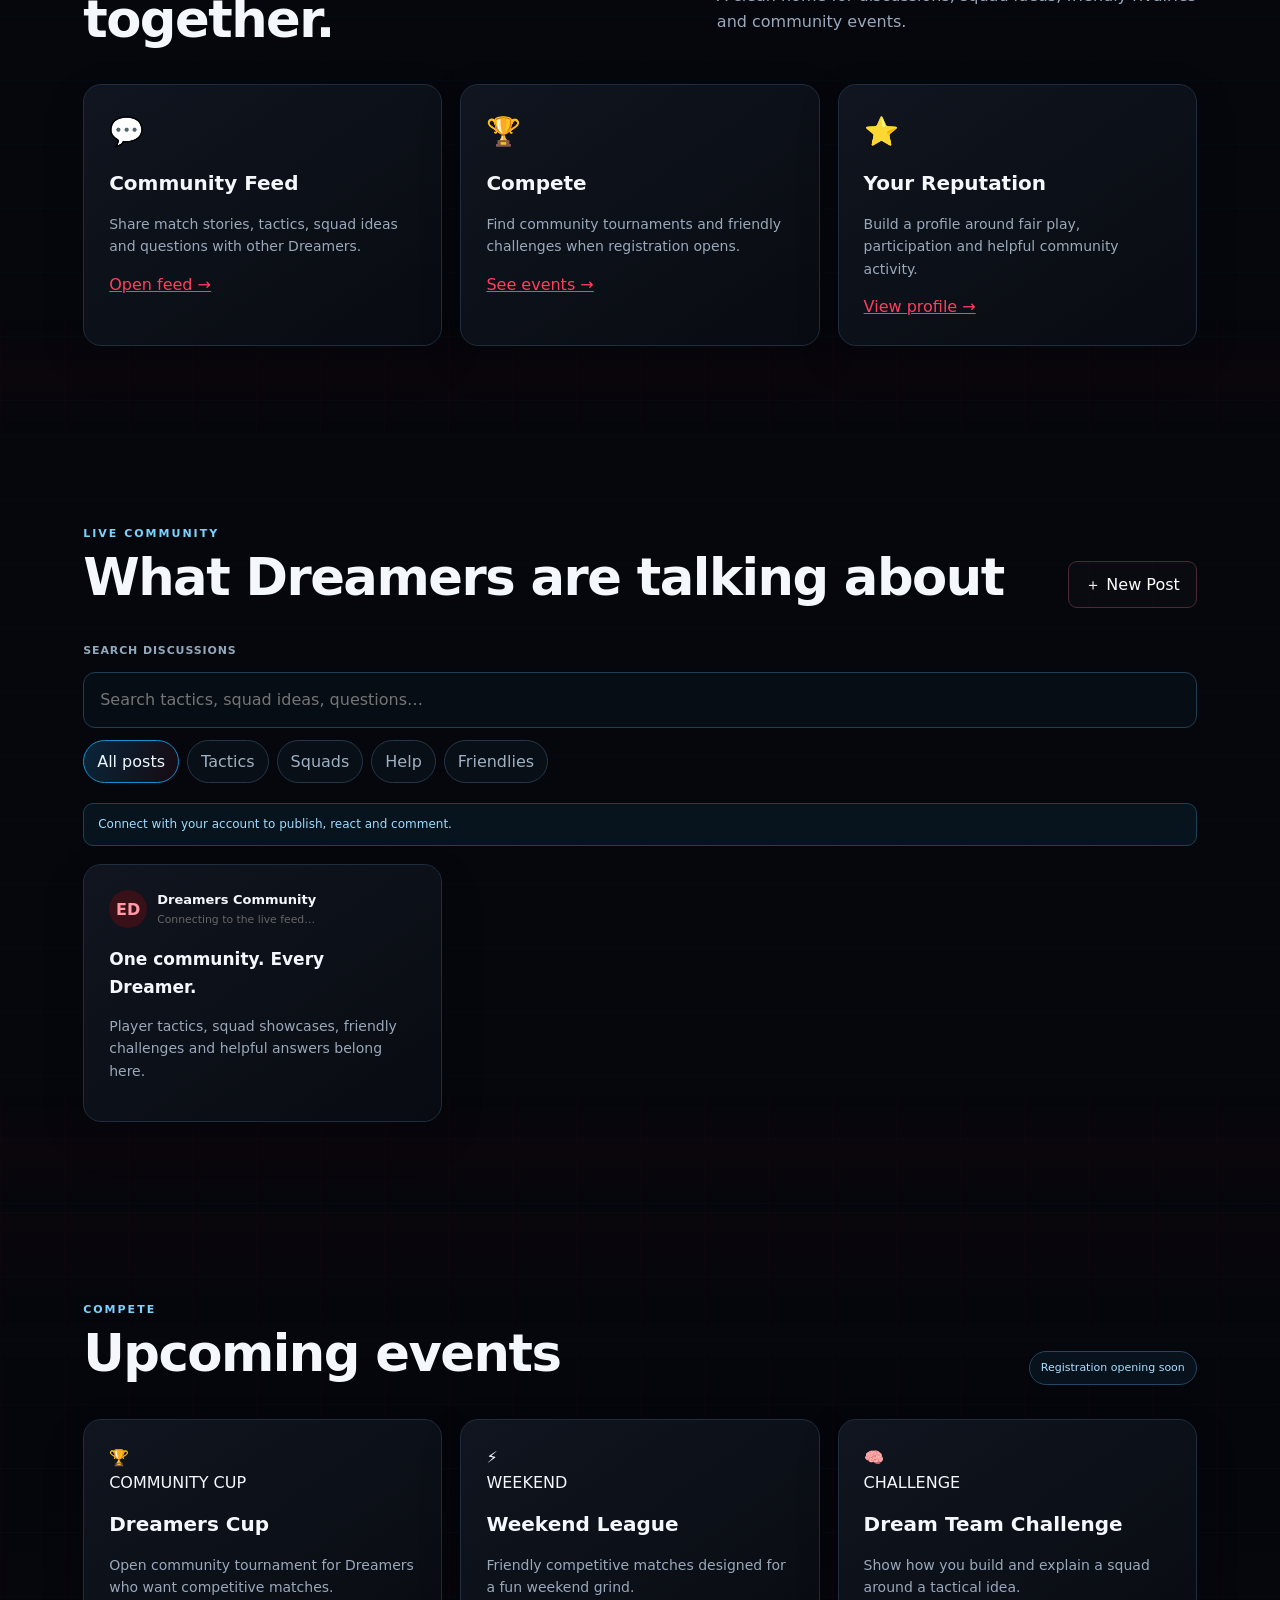
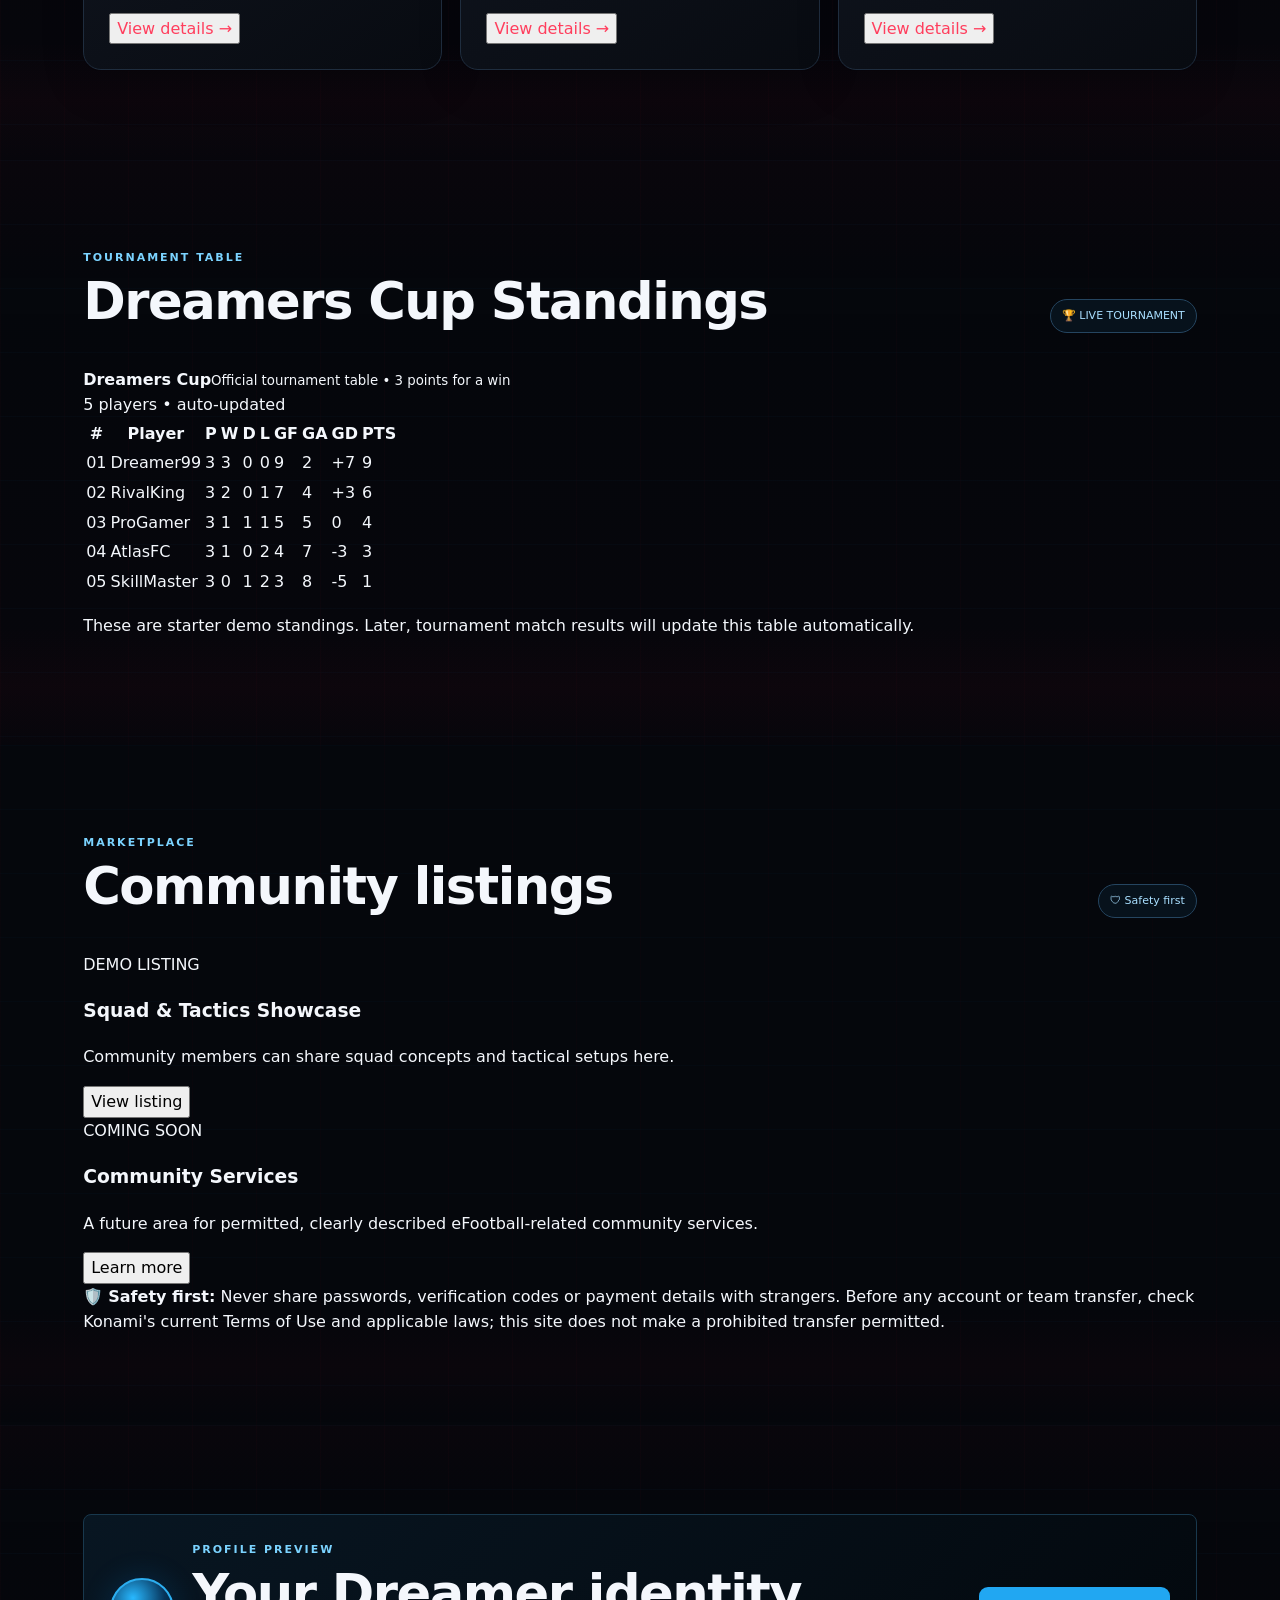
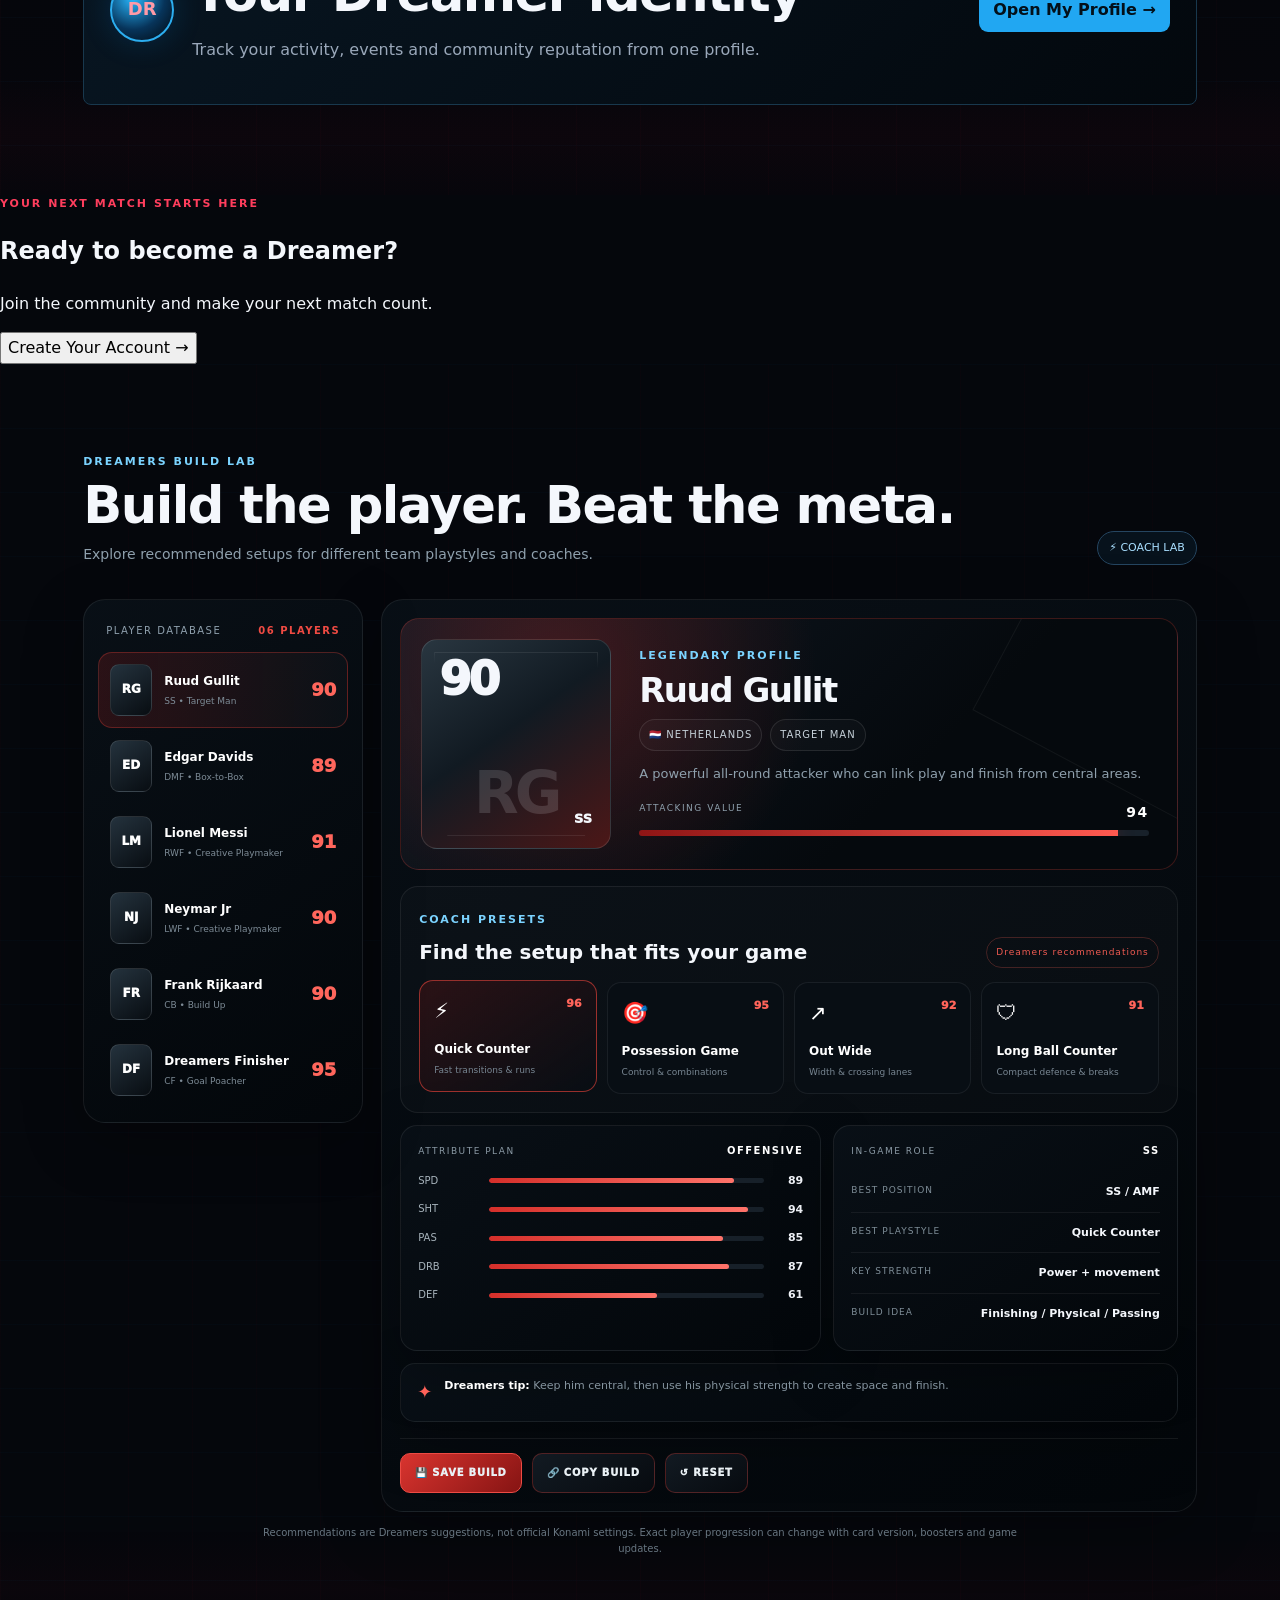
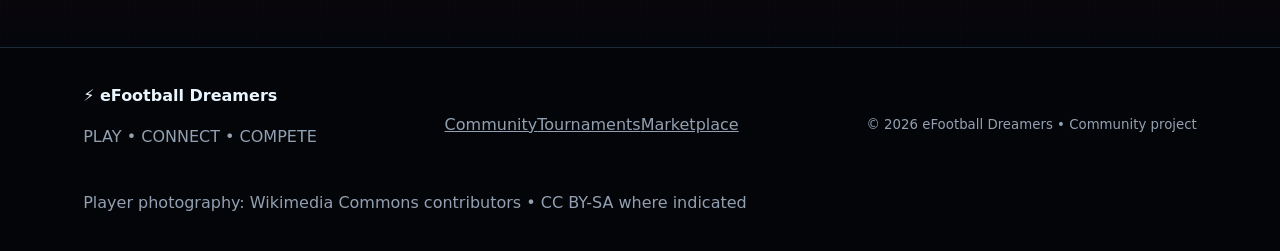
==== commit c79bf91f: "Load Dreamers collectible player card styles" ====
--- a/index.html
+++ b/index.html
@@ -230,5 +230,6 @@
 <footer><div><b>⚡ eFootball Dreamers</b><p>PLAY • CONNECT • COMPETE</p></div><div class="footer-links"><a href="#community">Community</a><a href="#tournaments">Tournaments</a><a href="#marketplace">Marketplace</a></div><small>© 2026 eFootball Dreamers • Community project</small><div class="photo-credits">Player photography: Wikimedia Commons contributors • CC BY-SA where indicated</div></footer>
 <script src="script.js?v=player-cards-fix-20261028"></script>
 
-<script src="marcelo-playerhub.js?v=all-player-photos-20261028"></script>
+<link rel="stylesheet" href="dreamers-collectible.css?v=20261103">
+<script src="marcelo-playerhub.js?v=photo-retry-fix-20261028"></script>
 </body></html>
--- a/dreamers-collectible.css
+++ b/dreamers-collectible.css
@@ -0,0 +1,40 @@
+/* Dreamers collectible card redesign — inspired by football-game card presentation, original styling. */
+#dreamersPlayerGrid{align-items:start}
+.dreamers-ultimate-card{
+ --dc:#ff244a;position:relative;isolation:isolate;overflow:hidden;display:flex;flex-direction:column;gap:0;
+ padding:9px;border:1px solid #e5b56b;border-radius:18px;
+ background:linear-gradient(145deg,#f6dca5 0%,#9c5c29 5%,#1a1016 14%,#080a10 72%,#41101d 100%);
+ box-shadow:0 18px 38px #000a,0 0 0 1px #f7dfad33 inset;transition:transform .22s ease,box-shadow .22s ease;
+}
+.dreamers-ultimate-card:before{content:"";position:absolute;inset:4px;border:1px solid #e6c58a88;border-radius:13px;pointer-events:none;z-index:5}
+.dreamers-ultimate-card:after{content:"DREAMERS • COLLECTIBLE";position:absolute;top:49%;left:-15%;width:130%;text-align:center;transform:rotate(-28deg);font-size:22px;font-weight:1000;letter-spacing:5px;color:#fff;opacity:.035;pointer-events:none}
+.dreamers-ultimate-card:hover{transform:translateY(-7px) scale(1.015);box-shadow:0 25px 48px #000b,0 0 25px #ff244a2b}
+.dreamers-card-top{position:absolute;z-index:4;top:12px;left:12px;right:12px;display:flex;justify-content:space-between;align-items:flex-start;gap:6px}
+.dreamers-card-brand{gap:5px}
+.dreamers-card-logo{width:29px;height:29px;border-radius:8px;font-size:10px;border-color:#ffd88a;background:linear-gradient(145deg,#ff234b,#721326);box-shadow:0 0 15px #ff244a55}
+.dreamers-card-brand b{font-size:8px;text-shadow:0 2px 4px #000}
+.dreamers-card-brand small{font-size:6px;color:#ffdb9c}
+.dreamers-card-rarity{font-size:6px;letter-spacing:.5px;padding:4px 5px;background:#120a0bd9;color:#ffe0a1;border-color:#e7bd6c}
+.dreamers-card-hero{height:clamp(235px,28vw,320px);margin:0;position:relative;overflow:hidden;border:1px solid #d2a45b;border-radius:11px;background:radial-gradient(ellipse at 50% 24%,#8b3c25,#24111b 55%,#080a10 100%)}
+.dreamers-card-hero:before{content:"";position:absolute;inset:0;z-index:2;background:linear-gradient(180deg,#09070b25 0%,transparent 32%,#07070af0 100%),linear-gradient(90deg,#ffcb6b13,transparent 25%,#ffcb6b12)}
+.dreamers-card-hero:after{content:"";position:absolute;inset:8px;background:linear-gradient(135deg,#fff4c522 1px,transparent 1px);background-size:13px 13px;opacity:.18;pointer-events:none}
+.dreamers-card-photo{position:absolute;inset:0;width:100%;height:100%;object-fit:cover;object-position:50% 16%;z-index:1;filter:contrast(1.08) saturate(1.08);mix-blend-mode:normal}
+.dreamers-card-glow{z-index:0;background:#ffb44c45;filter:blur(35px)}
+.dreamers-card-initials{font-size:95px;color:#ffce77;text-shadow:0 0 24px #ff244a66}
+.dreamers-card-number{top:42px;left:10px;font-size:38px;color:#fff4d8;text-shadow:0 3px 8px #000;z-index:4}
+.dreamers-card-nationality{z-index:4;bottom:8px;left:10px;font-size:9px}
+.dreamers-card-watermark{z-index:3;font-size:65px;color:#ffe6b5;opacity:.16}
+.dreamers-card-rating{position:relative;z-index:3;display:flex;align-items:center;gap:10px;padding:10px 7px 7px;background:linear-gradient(180deg,#080910,#120b12)}
+.dreamers-card-rating small{color:#ffce77;font-size:6px;letter-spacing:1px}
+.dreamers-card-rating strong{font-size:36px;color:#ffe3a8;text-shadow:0 0 16px #ffb34733}
+.dreamers-card-name h3{font-size:clamp(14px,1.3vw,18px);text-transform:uppercase;letter-spacing:.3px;margin:0 0 4px;text-shadow:0 2px 5px #000}
+.dreamers-card-name span{font-size:8px;color:#e8c78d;text-transform:uppercase;letter-spacing:.8px}
+.dreamers-card-stats{position:relative;z-index:3;grid-template-columns:repeat(4,minmax(0,1fr));gap:4px;padding:0 6px 8px;background:#120b12}
+.dreamers-card-stats>div{padding:6px 2px;border:1px solid #d9ae5b55;border-radius:5px;background:linear-gradient(145deg,#27131a,#0c0b10)}
+.dreamers-card-stats b{font-size:14px;color:#fff0cc}
+.dreamers-card-stats small{font-size:6px;color:#ffce77}
+.dreamers-card-footer{position:relative;z-index:3;padding:7px 6px 5px;border-top:1px solid #e1b96855;background:#120b12;color:#c6a97b;font-size:6px}
+.dreamers-card-compare{position:relative;z-index:3;margin-top:7px;padding:9px;border:1px solid #c9954e;border-radius:7px;background:linear-gradient(100deg,#30101b,#171018);color:#ffe0a1;font-size:9px}
+.dreamers-card-note{position:relative;z-index:3;padding:5px 3px 1px;font-size:7px;color:#a69a8a;background:#120b12}
+.dreamers-ultimate-card.selected{border-color:#fff0b7;box-shadow:0 0 0 2px #e6bd6b55,0 0 30px #ff244a44}
+@media(max-width:520px){.dreamers-card-hero{height:260px}.dreamers-card-number{font-size:32px}}
